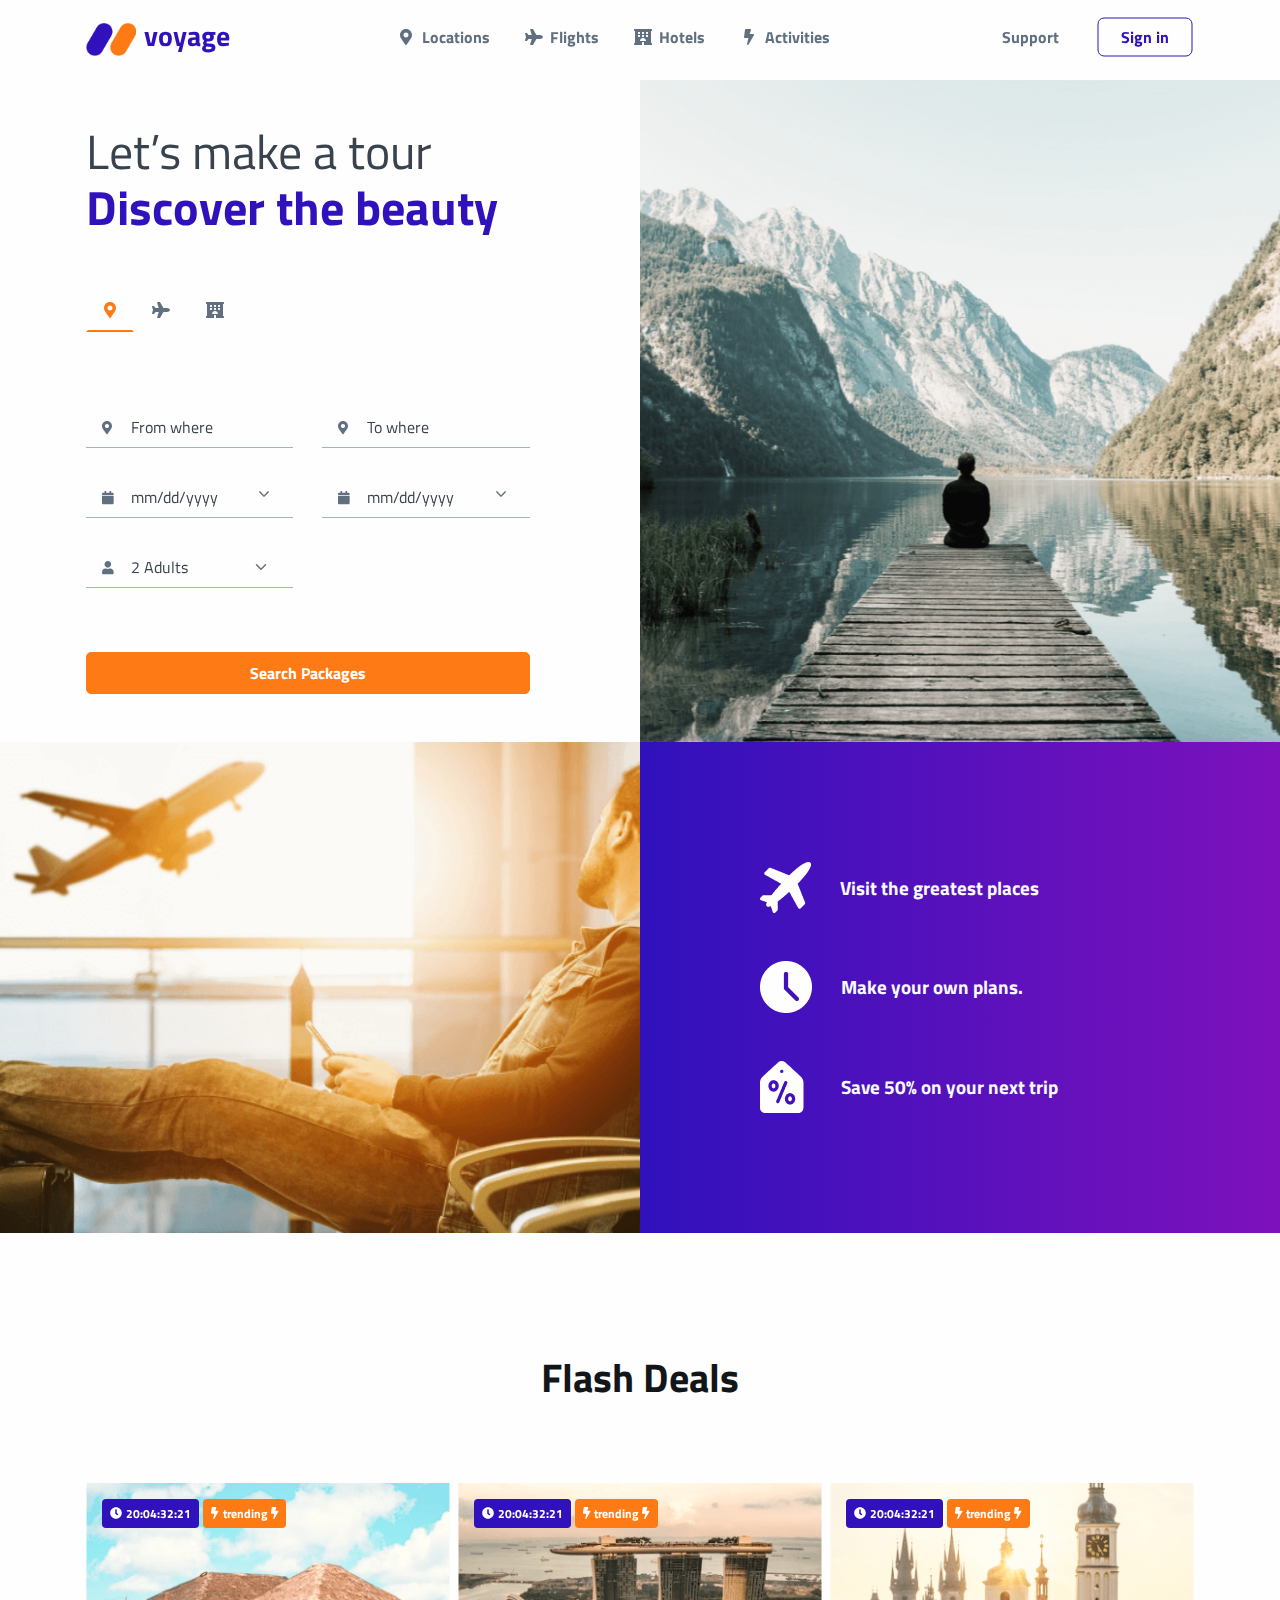
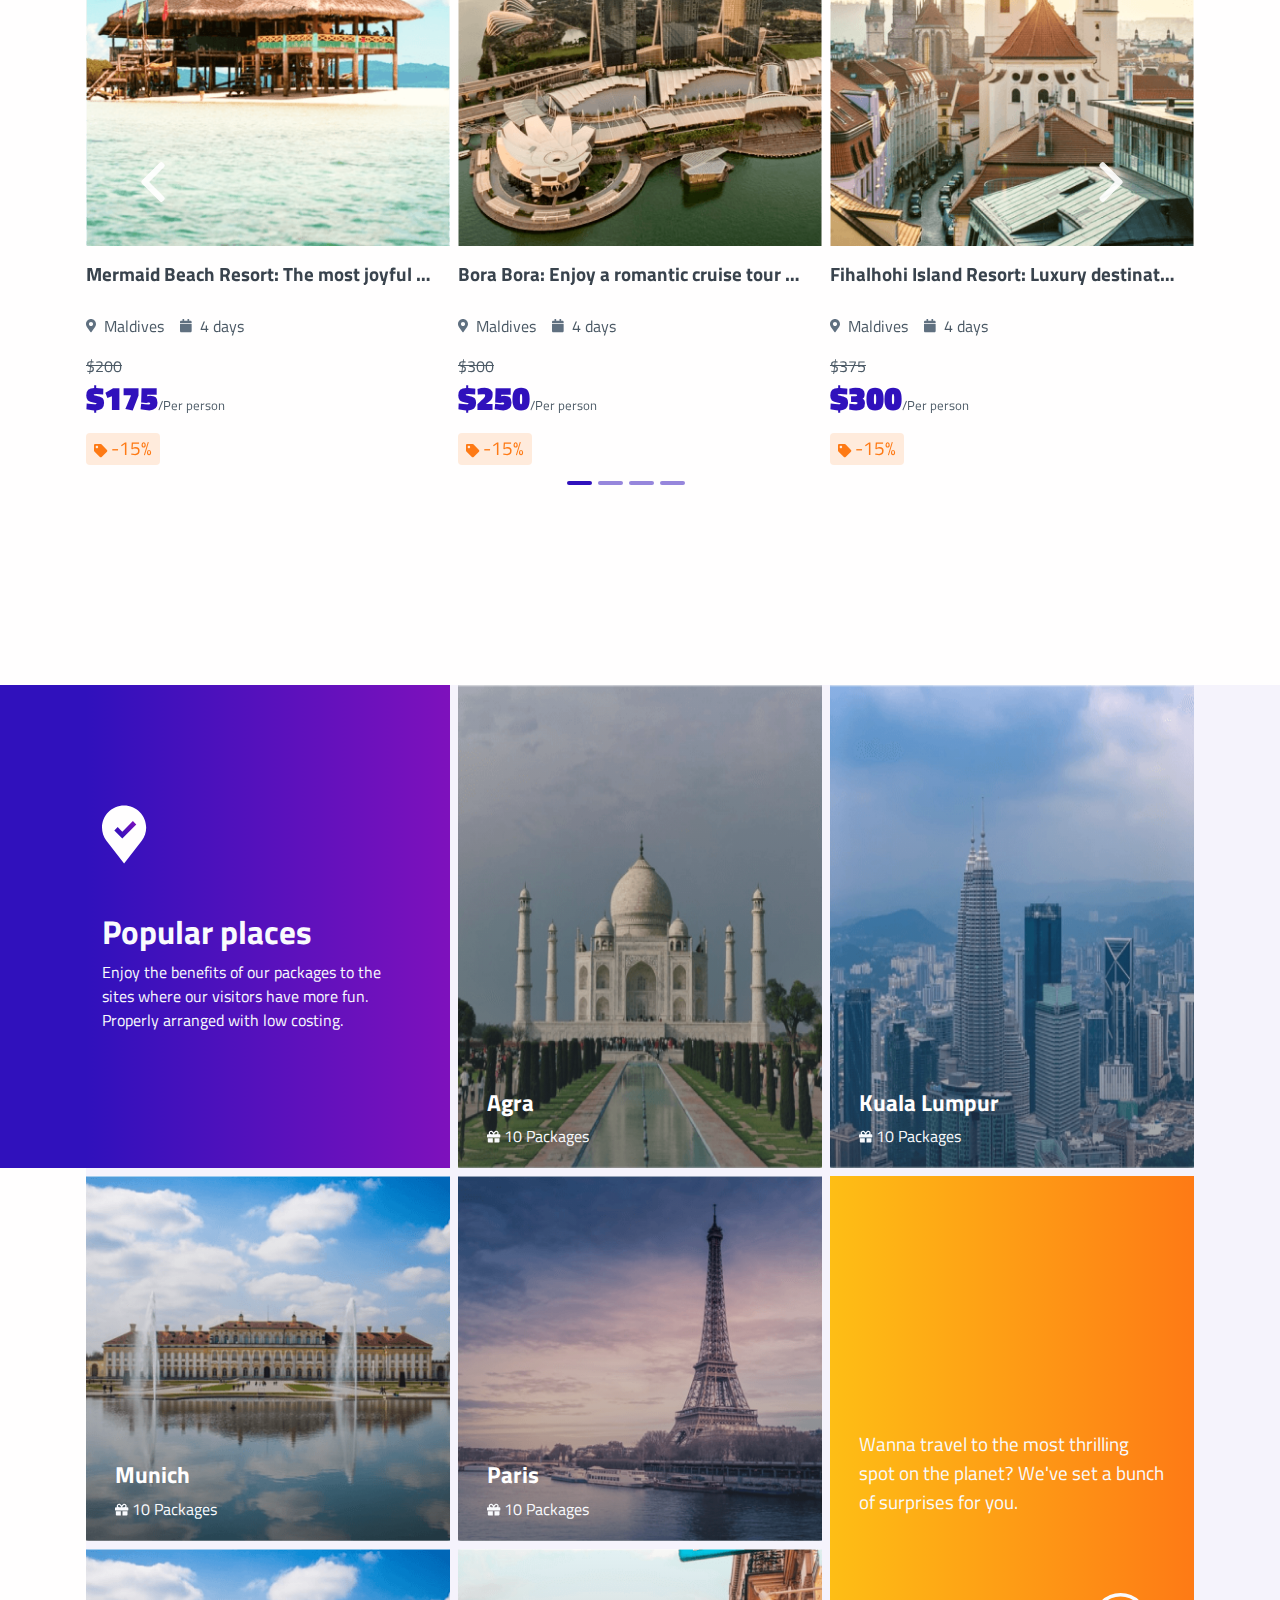
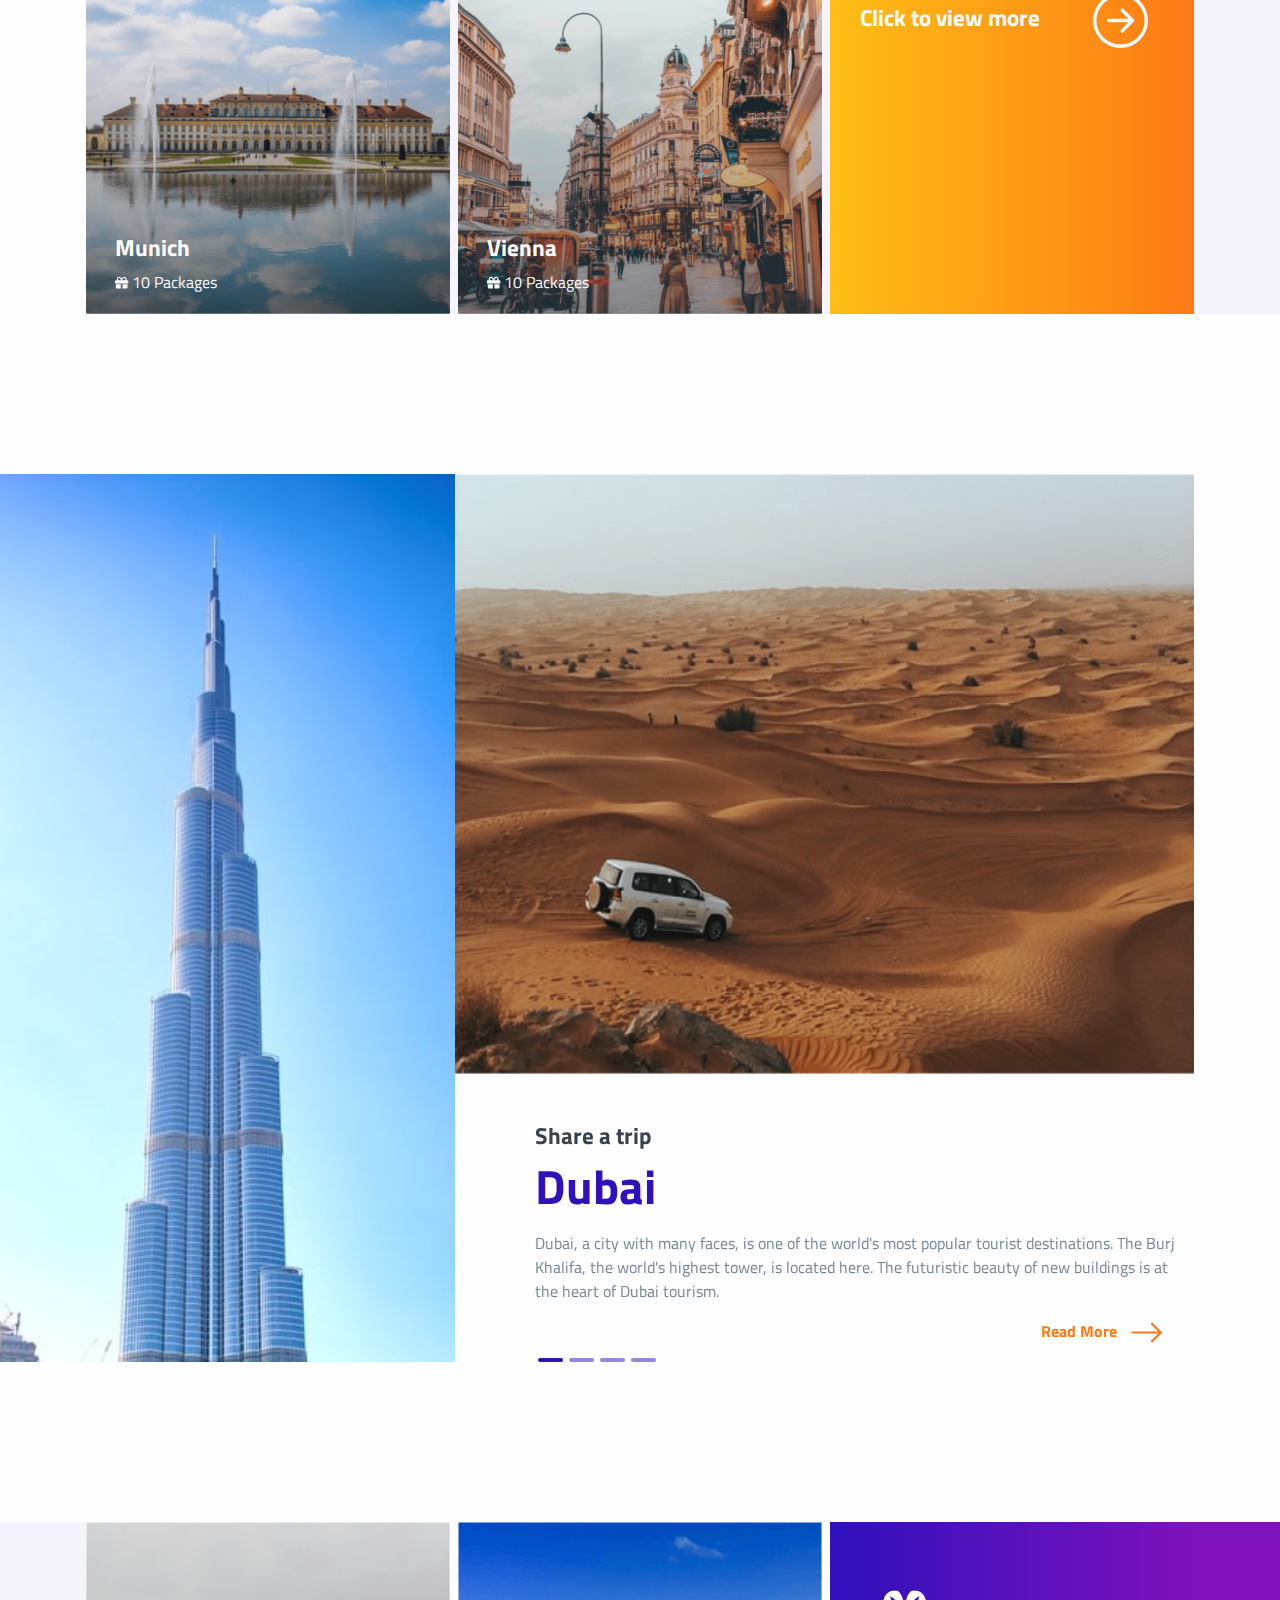
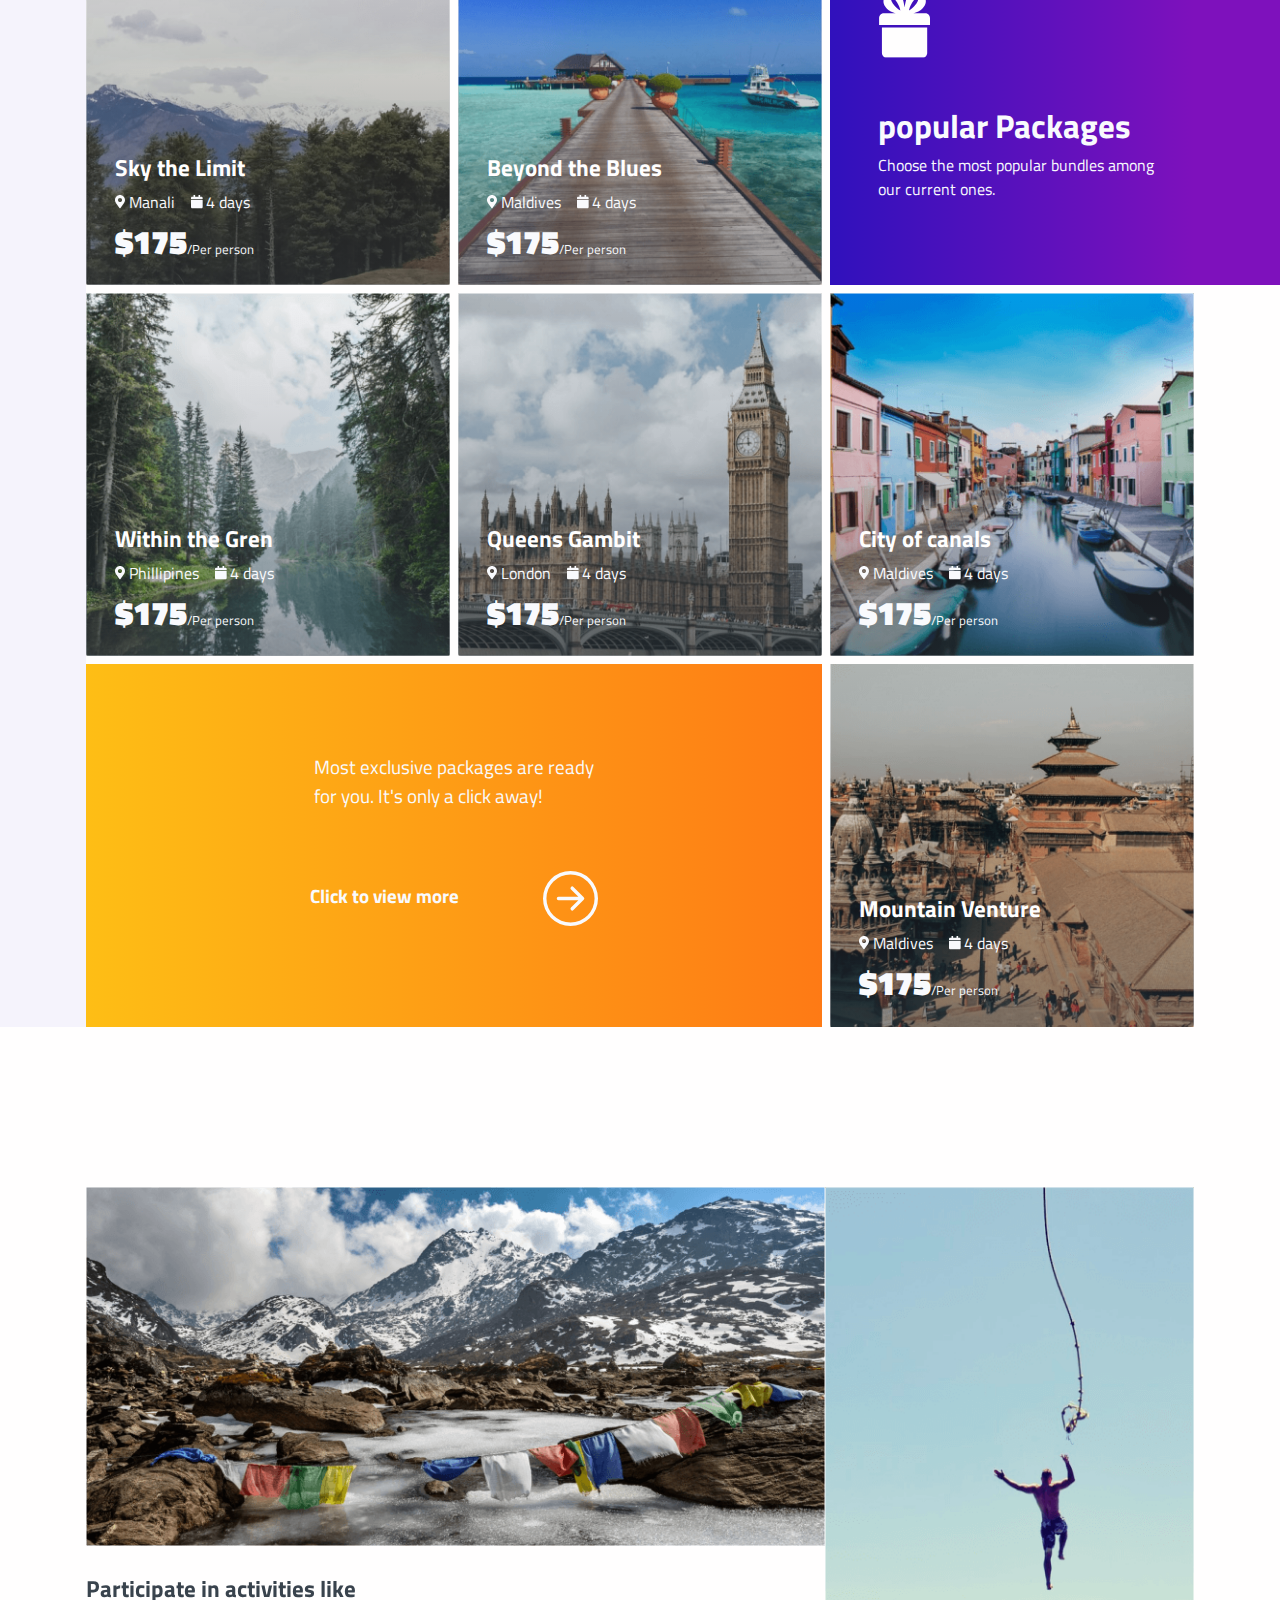
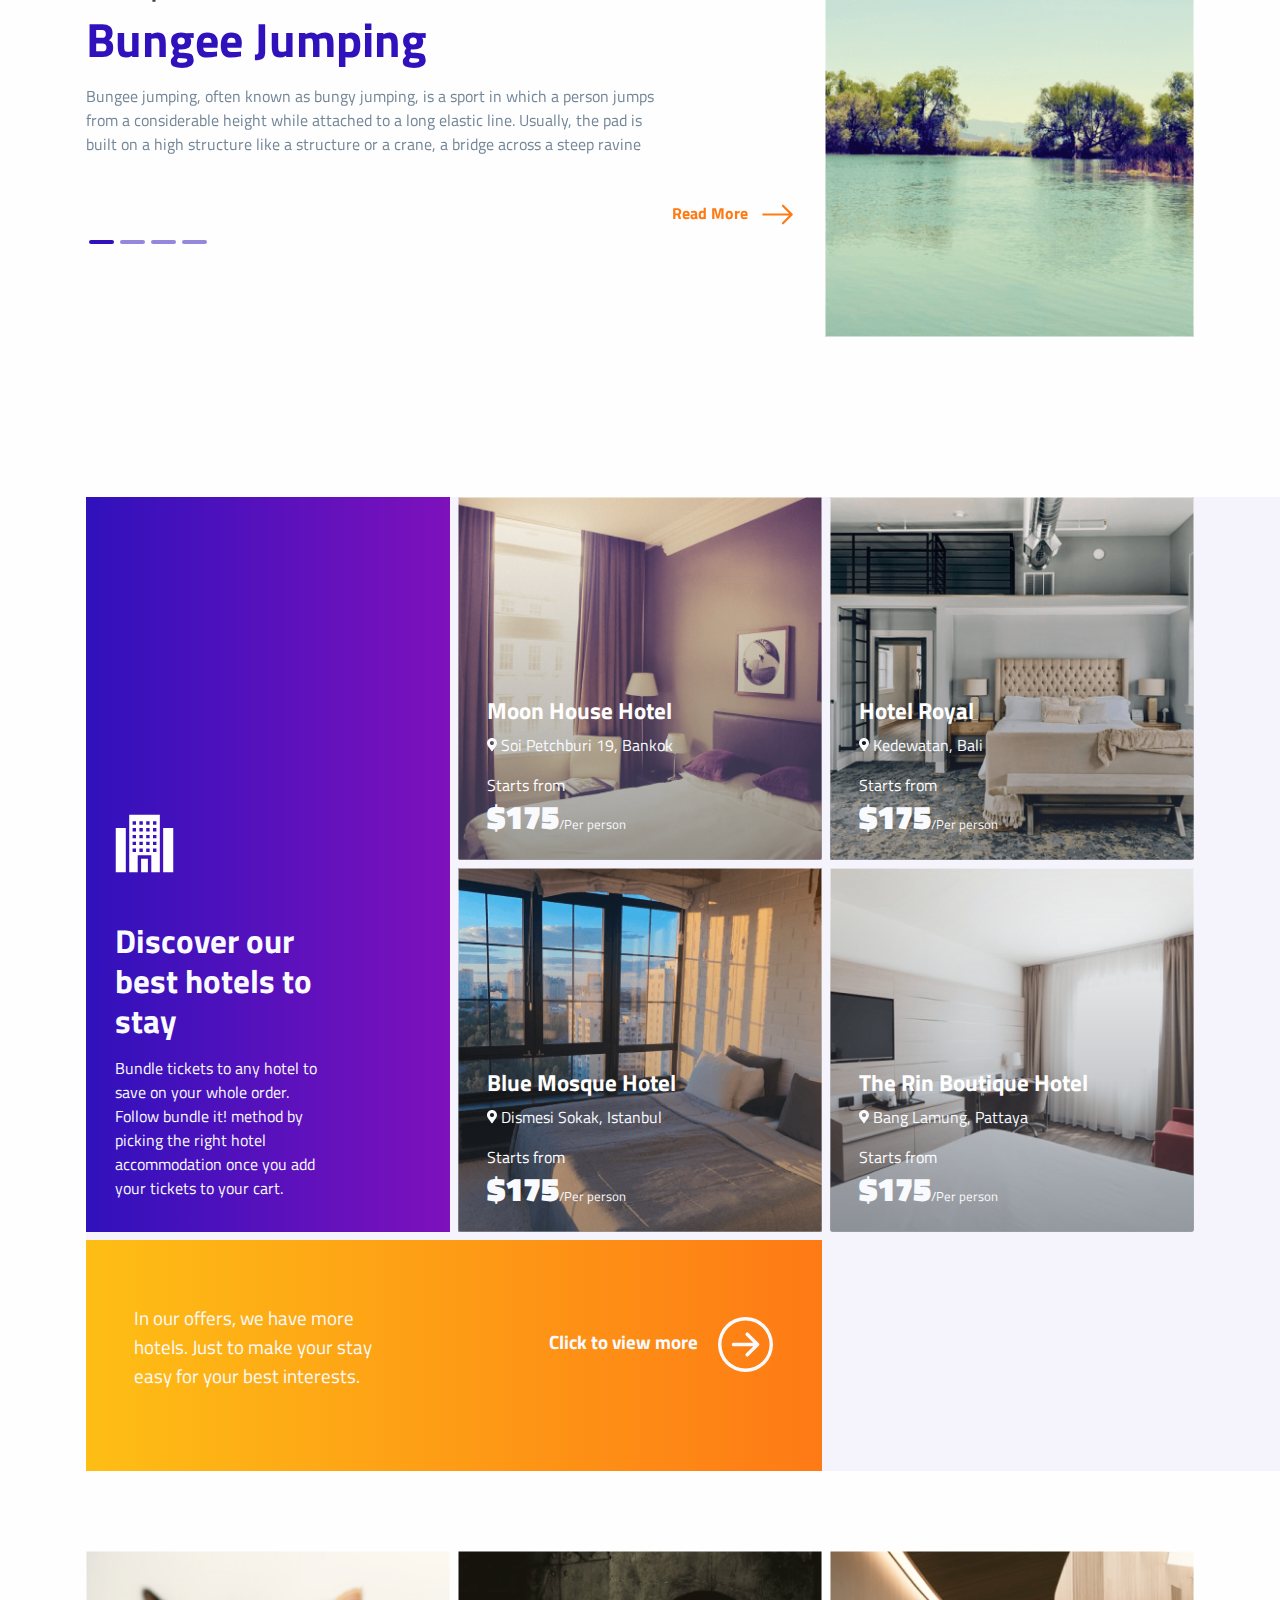
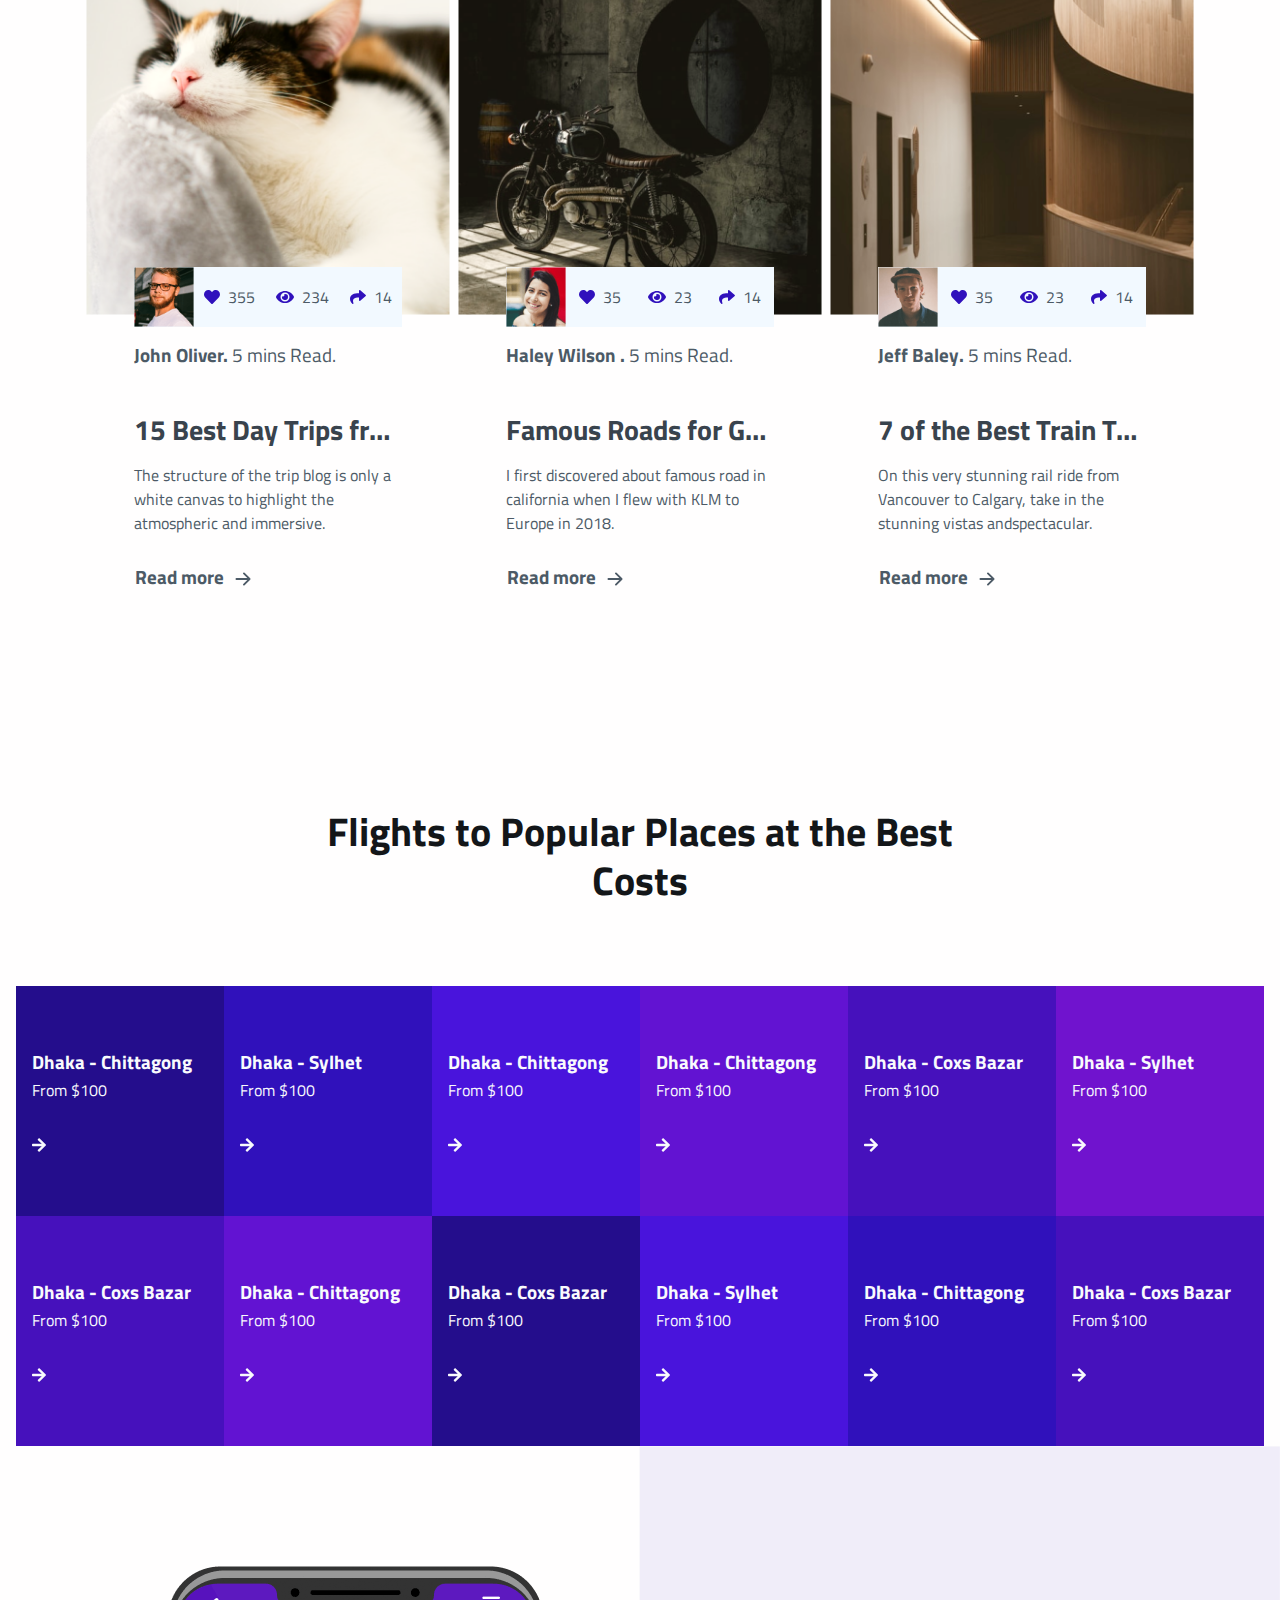
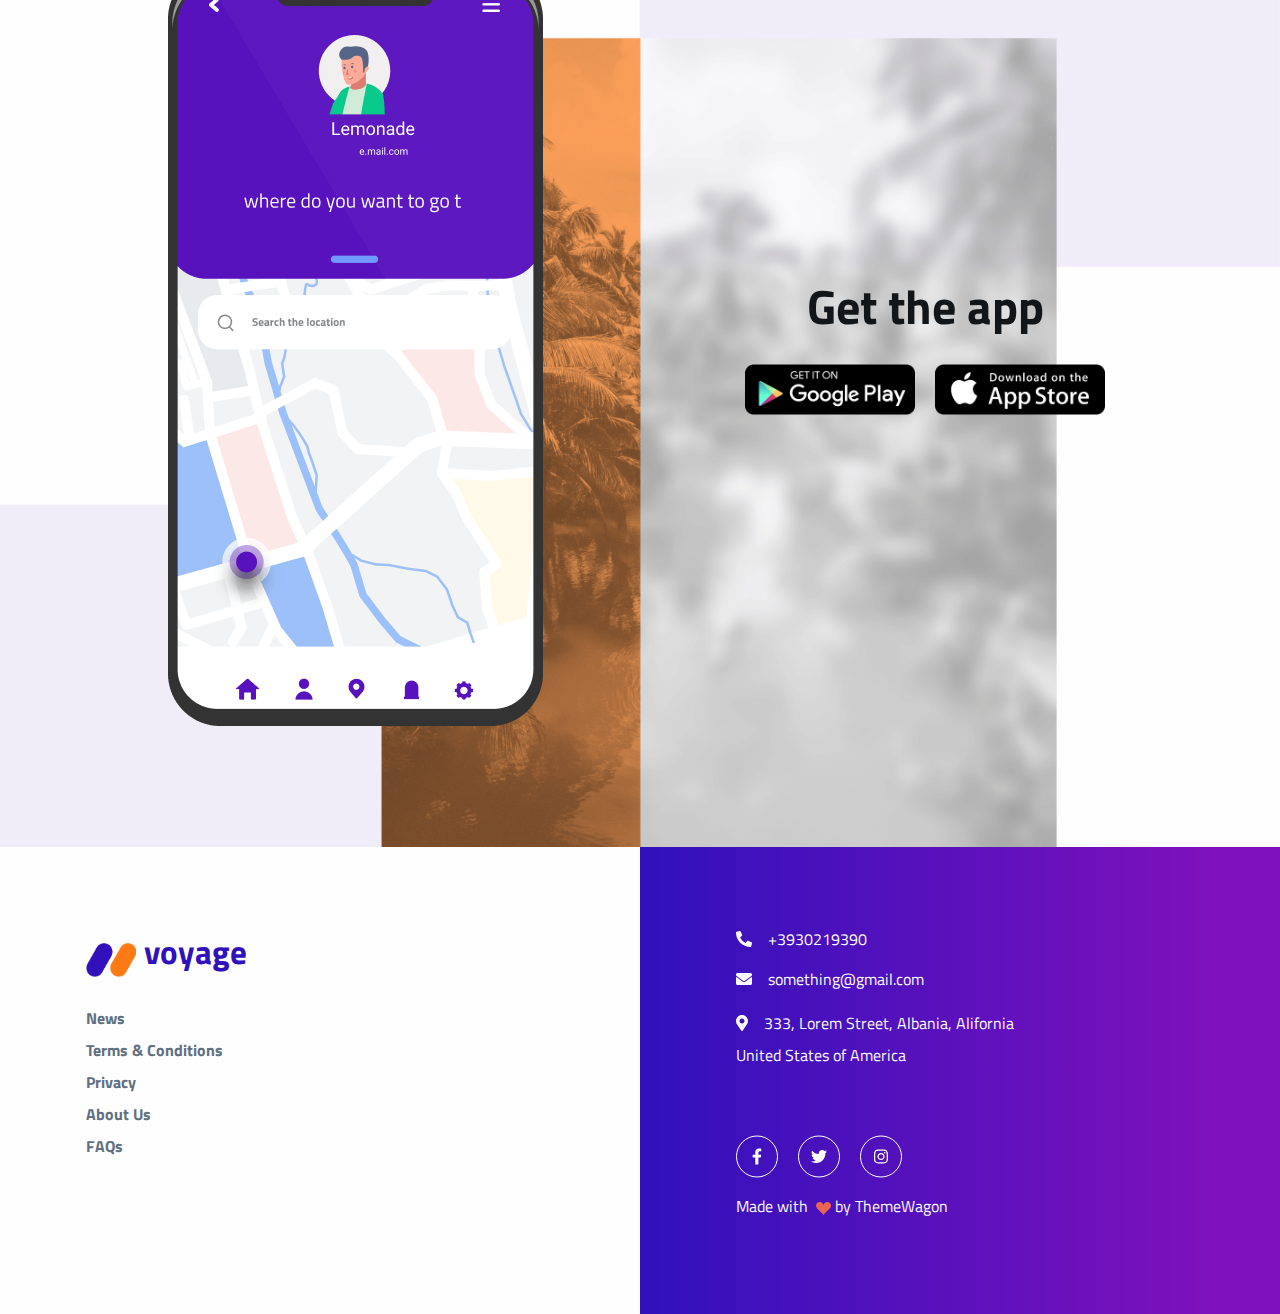
==== public/index.html @ a68e5aca "Template" ====
<!DOCTYPE html>
<html lang="en-US" dir="ltr">

  <head>
    <meta charset="utf-8">
    <meta http-equiv="X-UA-Compatible" content="IE=edge">
    <meta name="viewport" content="width=device-width, initial-scale=1">


    <!-- ===============================================-->
    <!--    Document Title-->
    <!-- ===============================================-->
    <title>voyage | Landing, Corporate &amp; Business Templatee</title>


    <!-- ===============================================-->
    <!--    Favicons-->
    <!-- ===============================================-->
    <link rel="apple-touch-icon" sizes="180x180" href="assets/img/favicons/apple-touch-icon.png">
    <link rel="icon" type="image/png" sizes="32x32" href="assets/img/favicons/favicon-32x32.png">
    <link rel="icon" type="image/png" sizes="16x16" href="assets/img/favicons/favicon-16x16.png">
    <link rel="shortcut icon" type="image/x-icon" href="assets/img/favicons/favicon.ico">
    <link rel="manifest" href="assets/img/favicons/manifest.json">
    <meta name="msapplication-TileImage" content="assets/img/favicons/mstile-150x150.png">
    <meta name="theme-color" content="#ffffff">


    <!-- ===============================================-->
    <!--    Stylesheets-->
    <!-- ===============================================-->
    <link href="assets/css/theme.css" rel="stylesheet" />

  </head>


  <body>

    <!-- ===============================================-->
    <!--    Main Content-->
    <!-- ===============================================-->
    <main class="main" id="top">
      <nav class="navbar navbar-expand-lg navbar-light fixed-top py-3 d-block" data-navbar-on-scroll="data-navbar-on-scroll">
        <div class="container"><a class="navbar-brand" href="index.html"><img class="d-inline-block" src="assets/img/gallery/logo.png" width="50" alt="logo" /><span class="fw-bold text-primary ms-2">voyage</span></a>
          <button class="navbar-toggler collapsed" type="button" data-bs-toggle="collapse" data-bs-target="#navbarSupportedContent" aria-controls="navbarSupportedContent" aria-expanded="false" aria-label="Toggle navigation"><span class="navbar-toggler-icon"></span></button>
          <div class="collapse navbar-collapse border-top border-lg-0 mt-4 mt-lg-0" id="navbarSupportedContent">
            <ul class="navbar-nav mx-auto pt-2 pt-lg-0 font-base">
              <li class="nav-item px-2"><a class="nav-link fw-medium active" aria-current="page" href="#destinations"><span class="nav-link-icon text-800 me-1 fas fa-map-marker-alt"></span><span class="nav-link-text">Locations </span></a></li>
              <li class="nav-item px-2"><a class="nav-link" href="#flights"> <span class="nav-link-icon text-800 me-1 fas fa-plane"></span><span class="nav-link-text">Flights</span></a></li>
              <li class="nav-item px-2"><a class="nav-link" href="#hotels"> <span class="nav-link-icon text-800 me-1 fas fa-hotel"></span><span class="nav-link-text">Hotels</span></a></li>
              <li class="nav-item px-2"><a class="nav-link" href="#activities"><span class="nav-link-icon text-800 me-1 fas fa-bolt"></span><span class="nav-link-text">Activities</span></a></li>
            </ul>
            <form>
              <button class="btn text-800 order-1 order-lg-0 me-2" type="button">Support</button>
              <button class="btn btn-voyage-outline order-0" type="submit"><span class="text-primary">Sign in</span></button>
            </form>
          </div>
        </div>
      </nav>
      <section class="mt-7 py-0">
        <div class="bg-holder w-50 bg-right d-none d-lg-block" style="background-image:url(assets/img/gallery/hero-section-1.png);">
        </div>
        <!--/.bg-holder-->

        <div class="container">
          <div class="row">
            <div class="col-lg-6 py-5 py-xl-5 py-xxl-7">
              <h1 class="display-3 text-1000 fw-normal">Let’s make a tour</h1>
              <h1 class="display-3 text-primary fw-bold">Discover the beauty</h1>
              <div class="pt-5">
                <nav>
                  <div class="nav nav-tabs voyage-tabs" id="nav-tab" role="tablist">
                    <button class="nav-link active" id="nav-home-tab" data-bs-toggle="tab" data-bs-target="#nav-home" type="button" role="tab" aria-controls="nav-home" aria-selected="true"><i class="fas fa-map-marker-alt"></i></button>
                    <button class="nav-link" id="nav-profile-tab" data-bs-toggle="tab" data-bs-target="#nav-profile" type="button" role="tab" aria-controls="nav-profile" aria-selected="false"> <i class="fas fa-plane"></i></button>
                    <button class="nav-link" id="nav-contact-tab" data-bs-toggle="tab" data-bs-target="#nav-contact" type="button" role="tab" aria-controls="nav-contact" aria-selected="false"> <i class="fas fa-hotel"></i></button>
                  </div>
                  <div class="tab-content" id="nav-tabContent">
                    <div class="tab-pane fade show active" id="nav-home" role="tabpanel" aria-labelledby="nav-home-tab">
                      <form class="row g-4 mt-5">
                        <div class="col-sm-6 col-md-6 col-xl-5">
                          <div class="input-group-icon">
                            <label class="form-label visually-hidden" for="inputAddress1">Address 1</label>
                            <input class="form-control input-box form-voyage-control" id="inputAddress1" type="text" placeholder="From where" /><span class="nav-link-icon text-800 fs--1 input-box-icon"><i class="fas fa-map-marker-alt"></i></span>
                          </div>
                        </div>
                        <div class="col-sm-6 col-md-6 col-xl-5">
                          <div class="input-group-icon">
                            <label class="form-label visually-hidden" for="inputAddress2">Address 2</label>
                            <input class="form-control input-box form-voyage-control" id="inputAddress2" type="text" placeholder="To where" /><span class="nav-link-icon text-800 fs--1 input-box-icon"><i class="fas fa-map-marker-alt"> </i></span>
                          </div>
                        </div>
                        <div class="col-sm-6 col-md-6 col-xl-5">
                          <div class="input-group-icon">
                            <input class="form-control input-box form-voyage-control" id="inputdateOne" type="date" /><span class="nav-link-icon text-800 fs--1 input-box-icon"><i class="fas fa-calendar"></i></span>
                          </div>
                        </div>
                        <div class="col-sm-6 col-md-6 col-xl-5">
                          <div class="input-group-icon">
                            <input class="form-control input-box form-voyage-control" id="inputDateTwo" type="date" /><span class="nav-link-icon text-800 fs--1 input-box-icon"><i class="fas fa-calendar"></i></span>
                          </div>
                        </div>
                        <div class="col-sm-6 col-md-6 col-xl-5">
                          <div class="input-group-icon">
                            <label class="form-label visually-hidden" for="inputPersonOne">Person</label>
                            <select class="form-select form-voyage-select input-box" id="inputPersonOne">
                              <option selected="selected">2 Adults</option>
                              <option>2 Adults 1 children</option>
                              <option>2 Adults 2 children</option>
                            </select><span class="nav-link-icon text-800 fs--1 input-box-icon"><i class="fas fa-user"> </i></span>
                          </div>
                        </div>
                        <div class="col-12 col-xl-10 col-lg-12 d-grid mt-6">
                          <button class="btn btn-secondary" type="submit">Search Packages</button>
                        </div>
                      </form>
                    </div>
                    <div class="tab-pane fade" id="nav-profile" role="tabpanel" aria-labelledby="nav-profile-tab">
                      <form class="row g-4 mt-5">
                        <div class="col-6">
                          <div class="input-group-icon">
                            <label class="form-label visually-hidden" for="inputAddressThree">Address 1</label>
                            <input class="form-control input-box form-voyage-control" id="inputAddressThree" type="text" placeholder="From where" /><span class="nav-link-icon text-800 fs--1 input-box-icon"><i class="fas fa-map-marker-alt"></i></span>
                          </div>
                        </div>
                        <div class="col-6">
                          <div class="input-group-icon">
                            <label class="form-label visually-hidden" for="inputAddressFour">Address 2</label>
                            <input class="form-control input-box form-voyage-control" id="inputAddressFour" type="text" placeholder="To where" /><span class="nav-link-icon text-800 fs--1 input-box-icon"><i class="fas fa-map-marker-alt"> </i></span>
                          </div>
                        </div>
                        <div class="col-6">
                          <div class="input-group-icon">
                            <input class="form-control input-box form-voyage-control" id="inputDateThree" type="date" /><span class="nav-link-icon text-800 fs--1 input-box-icon"><i class="fas fa-calendar"></i></span>
                          </div>
                        </div>
                        <div class="col-6">
                          <div class="input-group-icon">
                            <input class="form-control input-box form-voyage-control" id="inputDateFour" type="date" /><span class="nav-link-icon text-800 fs--1 input-box-icon"><i class="fas fa-calendar"></i></span>
                          </div>
                        </div>
                        <div class="col-6">
                          <div class="input-group-icon">
                            <label class="form-label visually-hidden" for="inputPeopleTwo">People</label>
                            <select class="form-select form-voyage-select input-box" id="inputPeopleTwo">
                              <option selected="selected">2 Adults</option>
                              <option>2 Adults 1 children</option>
                              <option>2 Adults 2 children</option>
                            </select><span class="nav-link-icon text-800 fs--1 input-box-icon"><i class="fas fa-user"> </i></span>
                          </div>
                        </div>
                        <div class="col-12 d-grid mt-6">
                          <button class="btn btn-secondary" type="submit">Search Packages</button>
                        </div>
                      </form>
                    </div>
                    <div class="tab-pane fade" id="nav-contact" role="tabpanel" aria-labelledby="nav-contact-tab">
                      <form class="row g-4 mt-5">
                        <div class="col-6">
                          <div class="input-group-icon">
                            <input class="form-control input-box form-voyage-control" id="inputDateFive" type="date" /><span class="nav-link-icon text-800 fs--1 input-box-icon"><i class="fas fa-calendar"></i></span>
                          </div>
                        </div>
                        <div class="col-6">
                          <div class="input-group-icon">
                            <input class="form-control input-box form-voyage-control" id="inputDateSix" type="date" /><span class="nav-link-icon text-800 fs--1 input-box-icon"><i class="fas fa-calendar"></i></span>
                          </div>
                        </div>
                        <div class="col-6">
                          <div class="input-group-icon">
                            <label class="form-label visually-hidden" for="inputPeopleThree">Person</label>
                            <select class="form-select form-voyage-select input-box" id="inputPeopleThree">
                              <option selected="selected">2 Adults</option>
                              <option>2 Adults 1 children</option>
                              <option>2 Adults 2 children</option>
                            </select><span class="nav-link-icon text-800 fs--1 input-box-icon"><i class="fas fa-user"> </i></span>
                          </div>
                        </div>
                        <div class="col-12 d-grid mt-6">
                          <button class="btn btn-secondary" type="submit">Search Packages</button>
                        </div>
                      </form>
                    </div>
                  </div>
                </nav>
              </div>
            </div>
          </div>
        </div>
      </section>


      <!-- ============================================-->
      <!-- <section> begin ============================-->
      <section class="py-0 overflow-hidden">

        <div class="container-fluid">
          <div class="row">
            <div class="col-lg-6 px-0"><img class="img-fluid order-md-0 mb-4 h-100 fit-cover" src="assets/img/gallery/hero-section-2.png" alt="..." /></div>
            <div class="col-lg-6 px-0 bg-primary-gradient bg-offcanvas-right">
              <div class="mx-6 mx-xl-8 my-8">
                <div class="align-items-center d-block d-flex mb-5"><img class="img-fluid me-3 me-md-2 me-lg-4" src="assets/img/icons/locations.png" alt="..." />
                  <div class="flex-1 align-items-center pt-2">
                    <h5 class="fw-bold text-light">Visit the greatest places</h5>
                  </div>
                </div>
                <div class="align-items-center d-block d-flex mb-5"><img class="img-fluid me-3 me-md-2 me-lg-4" src="assets/img/icons/schedule.png" alt="..." />
                  <div class="flex-1 align-items-center pt-2">
                    <h5 class="fw-bold text-light">Make your own plans.</h5>
                  </div>
                </div>
                <div class="align-items-center d-block d-flex mb-5"><img class="img-fluid me-3 me-md-2 me-lg-4" src="assets/img/icons/save.png" alt="..." />
                  <div class="flex-1 align-items-center pt-2">
                    <h5 class="fw-bold text-light">Save 50% on your next trip</h5>
                  </div>
                </div>
              </div>
            </div>
          </div>
        </div>
        <!-- end of .container-->

      </section>
      <!-- <section> close ============================-->
      <!-- ============================================-->


      <section id="testimonial">
        <div class="container">
          <div class="row h-100">
            <div class="col-lg-7 mx-auto text-center mb-6">
              <h5 class="fw-bold fs-3 fs-lg-5 lh-sm mb-3">Flash Deals</h5>
            </div>
            <div class="col-12">
              <div class="carousel slide" id="carouselTestimonials" data-bs-ride="carousel">
                <div class="carousel-inner">
                  <div class="carousel-item active" data-bs-interval="10000">
                    <div class="row h-100 align-items-center g-2">
                      <div class="col-md-4 mb-3 mb-md-0 h-100">
                        <div class="card card-span h-100 text-white"><img class="img-fluid h-100" src="assets/img/gallery/maldives.png" alt="..." />
                          <div class="card-img-overlay ps-0"><span class="badge bg-primary ms-3 me-1 p-2"><i class="fas fa-clock me-1"></i><span>20:04:32:21</span></span><span class="badge bg-secondary p-2"><i class="fas fa-bolt me-1"></i><span>trending</span><i class="fas fa-bolt ms-1"> </i></span></div>
                          <div class="card-body ps-0">
                            <h5 class="fw-bold text-1000 mb-4 text-truncate">Mermaid Beach Resort: The most joyful way to spend your holiday</h5>
                            <div class="d-flex align-items-center justify-content-start"><span class="text-800 fs--1 me-2"><i class="fas fa-map-marker-alt"></i></span><span class="text-900 me-3">Maldives</span><span class="text-800 fs--1 me-2"><i class="fas fa-calendar"></i></span><span class="text-900">4 days</span></div>
                            <p class="text-decoration-line-through text-900 mt-3 mb-0">$200</p>
                            <h1 class="mb-3 text-primary fw-bolder fs-4"><span>$175</span><span class="text-900 fs--1 fw-normal">/Per person</span></h1><span class="badge bg-soft-secondary p-2"><i class="fas fa-tag text-secondary fs--1 me-1"></i><span class="text-secondary fw-normal fs-1">-15%</span></span>
                          </div>
                        </div>
                      </div>
                      <div class="col-md-4 mb-3 mb-md-0 h-100">
                        <div class="card card-span h-100 text-white"><img class="img-fluid h-100" src="assets/img/gallery/cinnamon.png" alt="..." />
                          <div class="card-img-overlay ps-0"><span class="badge bg-primary ms-3 me-1 p-2"><i class="fas fa-clock me-1"></i><span>20:04:32:21</span></span><span class="badge bg-secondary p-2"><i class="fas fa-bolt me-1"></i><span>trending</span><i class="fas fa-bolt ms-1"> </i></span></div>
                          <div class="card-body ps-0">
                            <h5 class="fw-bold text-1000 mb-4 text-truncate">Bora Bora: Enjoy a romantic cruise tour of at the sunny side of life</h5>
                            <div class="d-flex align-items-center justify-content-start"><span class="text-800 fs--1 me-2"><i class="fas fa-map-marker-alt"></i></span><span class="text-900 me-3">Maldives</span><span class="text-800 fs--1 me-2"><i class="fas fa-calendar"></i></span><span class="text-900">4 days</span></div>
                            <p class="text-decoration-line-through text-900 mt-3 mb-0">$300</p>
                            <h1 class="mb-3 text-primary fw-bolder fs-4"><span>$250</span><span class="text-900 fs--1 fw-normal">/Per person</span></h1><span class="badge bg-soft-secondary p-2"><i class="fas fa-tag text-secondary fs--1 me-1"></i><span class="text-secondary fw-normal fs-1">-15%</span></span>
                          </div>
                        </div>
                      </div>
                      <div class="col-md-4 mb-3 mb-md-0 h-100">
                        <div class="card card-span h-100 text-white"><img class="img-fluid h-100" src="assets/img/gallery/dhigu.png" alt="..." />
                          <div class="card-img-overlay ps-0"><span class="badge bg-primary ms-3 me-1 p-2"><i class="fas fa-clock me-1"></i><span>20:04:32:21</span></span><span class="badge bg-secondary p-2"><i class="fas fa-bolt me-1"></i><span>trending</span><i class="fas fa-bolt ms-1"> </i></span></div>
                          <div class="card-body ps-0">
                            <h5 class="fw-bold text-1000 mb-4 text-truncate">Fihalhohi Island Resort: Luxury destination without compromise</h5>
                            <div class="d-flex align-items-center justify-content-start"><span class="text-800 fs--1 me-2"><i class="fas fa-map-marker-alt"></i></span><span class="text-900 me-3">Maldives</span><span class="text-800 fs--1 me-2"><i class="fas fa-calendar"></i></span><span class="text-900">4 days</span></div>
                            <p class="text-decoration-line-through text-900 mt-3 mb-0">$375</p>
                            <h1 class="mb-3 text-primary fw-bolder fs-4"><span>$300</span><span class="text-900 fs--1 fw-normal">/Per person</span></h1><span class="badge bg-soft-secondary p-2"><i class="fas fa-tag text-secondary fs--1 me-1"></i><span class="text-secondary fw-normal fs-1">-15%</span></span>
                          </div>
                        </div>
                      </div>
                    </div>
                  </div>
                  <div class="carousel-item" data-bs-interval="5000">
                    <div class="row h-100 align-items-center g-2">
                      <div class="col-md-4 mb-3 mb-md-0 h-100">
                        <div class="card card-span h-100 text-white"><img class="img-fluid h-100" src="assets/img/gallery/maldives.png" alt="..." />
                          <div class="card-img-overlay ps-0"><span class="badge bg-primary ms-3 me-1 p-2"><i class="fas fa-clock me-1"></i><span>20:04:32:21</span></span><span class="badge bg-secondary p-2"><i class="fas fa-bolt me-1"></i><span>trending</span><i class="fas fa-bolt ms-1"> </i></span></div>
                          <div class="card-body ps-0">
                            <h5 class="fw-bold text-1000 mb-4 text-truncate">Mermaid Beach Resort: The most joyful way to spend your holiday</h5>
                            <div class="d-flex align-items-center justify-content-start"><span class="text-800 fs--1 me-2"><i class="fas fa-map-marker-alt"></i></span><span class="text-900 me-3">Maldives</span><span class="text-800 fs--1 me-2"><i class="fas fa-calendar"></i></span><span class="text-900">4 days</span></div>
                            <p class="text-decoration-line-through text-900 mt-3 mb-0">$200</p>
                            <h1 class="mb-3 text-primary fw-bolder fs-4"><span>$175</span><span class="text-900 fs--1 fw-normal">/Per person</span></h1><span class="badge bg-soft-secondary p-2"><i class="fas fa-tag text-secondary fs--1 me-1"></i><span class="text-secondary fw-normal fs-1">-15%</span></span>
                          </div>
                        </div>
                      </div>
                      <div class="col-md-4 mb-3 mb-md-0 h-100">
                        <div class="card card-span h-100 text-white"><img class="img-fluid h-100" src="assets/img/gallery/cinnamon.png" alt="..." />
                          <div class="card-img-overlay ps-0"><span class="badge bg-primary ms-3 me-1 p-2"><i class="fas fa-clock me-1"></i><span>20:04:32:21</span></span><span class="badge bg-secondary p-2"><i class="fas fa-bolt me-1"></i><span>trending</span><i class="fas fa-bolt ms-1"> </i></span></div>
                          <div class="card-body ps-0">
                            <h5 class="fw-bold text-1000 mb-4 text-truncate">Bora Bora: Enjoy a romantic cruise tour of at the sunny side of life</h5>
                            <div class="d-flex align-items-center justify-content-start"><span class="text-800 fs--1 me-2"><i class="fas fa-map-marker-alt"></i></span><span class="text-900 me-3">Maldives</span><span class="text-800 fs--1 me-2"><i class="fas fa-calendar"></i></span><span class="text-900">4 days</span></div>
                            <p class="text-decoration-line-through text-900 mt-3 mb-0">$300</p>
                            <h1 class="mb-3 text-primary fw-bolder fs-4"><span>$250</span><span class="text-900 fs--1 fw-normal">/Per person</span></h1><span class="badge bg-soft-secondary p-2"><i class="fas fa-tag text-secondary fs--1 me-1"></i><span class="text-secondary fw-normal fs-1">-15%</span></span>
                          </div>
                        </div>
                      </div>
                      <div class="col-md-4 mb-3 mb-md-0 h-100">
                        <div class="card card-span h-100 text-white"><img class="img-fluid h-100" src="assets/img/gallery/dhigu.png" alt="..." />
                          <div class="card-img-overlay ps-0"><span class="badge bg-primary ms-3 me-1 p-2"><i class="fas fa-clock me-1"></i><span>20:04:32:21</span></span><span class="badge bg-secondary p-2"><i class="fas fa-bolt me-1"></i><span>trending</span><i class="fas fa-bolt ms-1"> </i></span></div>
                          <div class="card-body ps-0">
                            <h5 class="fw-bold text-1000 mb-4 text-truncate">Fihalhohi Island Resort: Luxury destination without compromise</h5>
                            <div class="d-flex align-items-center justify-content-start"><span class="text-800 fs--1 me-2"><i class="fas fa-map-marker-alt"></i></span><span class="text-900 me-3">Maldives</span><span class="text-800 fs--1 me-2"><i class="fas fa-calendar"></i></span><span class="text-900">4 days</span></div>
                            <p class="text-decoration-line-through text-900 mt-3 mb-0">$375</p>
                            <h1 class="mb-3 text-primary fw-bolder fs-4"><span>$300</span><span class="text-900 fs--1 fw-normal">/Per person</span></h1><span class="badge bg-soft-secondary p-2"><i class="fas fa-tag text-secondary fs--1 me-1"></i><span class="text-secondary fw-normal fs-1">-15%</span></span>
                          </div>
                        </div>
                      </div>
                    </div>
                  </div>
                  <div class="carousel-item" data-bs-interval="3000">
                    <div class="row h-100 align-items-center g-2">
                      <div class="col-md-4 mb-3 mb-md-0 h-100">
                        <div class="card card-span h-100 text-white"><img class="img-fluid h-100" src="assets/img/gallery/maldives.png" alt="..." />
                          <div class="card-img-overlay ps-0"><span class="badge bg-primary ms-3 me-1 p-2"><i class="fas fa-clock me-1"></i><span>20:04:32:21</span></span><span class="badge bg-secondary p-2"><i class="fas fa-bolt me-1"></i><span>trending</span><i class="fas fa-bolt ms-1"> </i></span></div>
                          <div class="card-body ps-0">
                            <h5 class="fw-bold text-1000 mb-4 text-truncate">Mermaid Beach Resort: The most joyful way to spend your holiday</h5>
                            <div class="d-flex align-items-center justify-content-start"><span class="text-800 fs--1 me-2"><i class="fas fa-map-marker-alt"></i></span><span class="text-900 me-3">Maldives</span><span class="text-800 fs--1 me-2"><i class="fas fa-calendar"></i></span><span class="text-900">4 days</span></div>
                            <p class="text-decoration-line-through text-900 mt-3 mb-0">$200</p>
                            <h1 class="mb-3 text-primary fw-bolder fs-4"><span>$175</span><span class="text-900 fs--1 fw-normal">/Per person</span></h1><span class="badge bg-soft-secondary p-2"><i class="fas fa-tag text-secondary fs--1 me-1"></i><span class="text-secondary fw-normal fs-1">-15%</span></span>
                          </div>
                        </div>
                      </div>
                      <div class="col-md-4 mb-3 mb-md-0 h-100">
                        <div class="card card-span h-100 text-white"><img class="img-fluid h-100" src="assets/img/gallery/cinnamon.png" alt="..." />
                          <div class="card-img-overlay ps-0"><span class="badge bg-primary ms-3 me-1 p-2"><i class="fas fa-clock me-1"></i><span>20:04:32:21</span></span><span class="badge bg-secondary p-2"><i class="fas fa-bolt me-1"></i><span>trending</span><i class="fas fa-bolt ms-1"> </i></span></div>
                          <div class="card-body ps-0">
                            <h5 class="fw-bold text-1000 mb-4 text-truncate">Bora Bora: Enjoy a romantic cruise tour of at the sunny side of life</h5>
                            <div class="d-flex align-items-center justify-content-start"><span class="text-800 fs--1 me-2"><i class="fas fa-map-marker-alt"></i></span><span class="text-900 me-3">Maldives</span><span class="text-800 fs--1 me-2"><i class="fas fa-calendar"></i></span><span class="text-900">4 days</span></div>
                            <p class="text-decoration-line-through text-900 mt-3 mb-0">$300</p>
                            <h1 class="mb-3 text-primary fw-bolder fs-4"><span>$250</span><span class="text-900 fs--1 fw-normal">/Per person</span></h1><span class="badge bg-soft-secondary p-2"><i class="fas fa-tag text-secondary fs--1 me-1"></i><span class="text-secondary fw-normal fs-1">-15%</span></span>
                          </div>
                        </div>
                      </div>
                      <div class="col-md-4 mb-3 mb-md-0 h-100">
                        <div class="card card-span h-100 text-white"><img class="img-fluid h-100" src="assets/img/gallery/dhigu.png" alt="..." />
                          <div class="card-img-overlay ps-0"><span class="badge bg-primary ms-3 me-1 p-2"><i class="fas fa-clock me-1"></i><span>20:04:32:21</span></span><span class="badge bg-secondary p-2"><i class="fas fa-bolt me-1"></i><span>trending</span><i class="fas fa-bolt ms-1"> </i></span></div>
                          <div class="card-body ps-0">
                            <h5 class="fw-bold text-1000 mb-4 text-truncate">Fihalhohi Island Resort: Luxury destination without compromise</h5>
                            <div class="d-flex align-items-center justify-content-start"><span class="text-800 fs--1 me-2"><i class="fas fa-map-marker-alt"></i></span><span class="text-900 me-3">Maldives</span><span class="text-800 fs--1 me-2"><i class="fas fa-calendar"></i></span><span class="text-900">4 days</span></div>
                            <p class="text-decoration-line-through text-900 mt-3 mb-0">$375</p>
                            <h1 class="mb-3 text-primary fw-bolder fs-4"><span>$300</span><span class="text-900 fs--1 fw-normal">/Per person</span></h1><span class="badge bg-soft-secondary p-2"><i class="fas fa-tag text-secondary fs--1 me-1"></i><span class="text-secondary fw-normal fs-1">-15%</span></span>
                          </div>
                        </div>
                      </div>
                    </div>
                  </div>
                  <div class="carousel-item">
                    <div class="row h-100 align-items-center g-2">
                      <div class="col-md-4 mb-3 mb-md-0 h-100">
                        <div class="card card-span h-100 text-white"><img class="img-fluid h-100" src="assets/img/gallery/maldives.png" alt="..." />
                          <div class="card-img-overlay ps-0"><span class="badge bg-primary ms-3 me-1 p-2"><i class="fas fa-clock me-1"></i><span>20:04:32:21</span></span><span class="badge bg-secondary p-2"><i class="fas fa-bolt me-1"></i><span>trending</span><i class="fas fa-bolt ms-1"> </i></span></div>
                          <div class="card-body ps-0">
                            <h5 class="fw-bold text-1000 mb-4 text-truncate">Mermaid Beach Resort: The most joyful way to spend your holiday</h5>
                            <div class="d-flex align-items-center justify-content-start"><span class="text-800 fs--1 me-2"><i class="fas fa-map-marker-alt"></i></span><span class="text-900 me-3">Maldives</span><span class="text-800 fs--1 me-2"><i class="fas fa-calendar"></i></span><span class="text-900">4 days</span></div>
                            <p class="text-decoration-line-through text-900 mt-3 mb-0">$200</p>
                            <h1 class="mb-3 text-primary fw-bolder fs-4"><span>$175</span><span class="text-900 fs--1 fw-normal">/Per person</span></h1><span class="badge bg-soft-secondary p-2"><i class="fas fa-tag text-secondary fs--1 me-1"></i><span class="text-secondary fw-normal fs-1">-15%</span></span>
                          </div>
                        </div>
                      </div>
                      <div class="col-md-4 mb-3 mb-md-0 h-100">
                        <div class="card card-span h-100 text-white"><img class="img-fluid h-100" src="assets/img/gallery/cinnamon.png" alt="..." />
                          <div class="card-img-overlay ps-0"><span class="badge bg-primary ms-3 me-1 p-2"><i class="fas fa-clock me-1"></i><span>20:04:32:21</span></span><span class="badge bg-secondary p-2"><i class="fas fa-bolt me-1"></i><span>trending</span><i class="fas fa-bolt ms-1"> </i></span></div>
                          <div class="card-body ps-0">
                            <h5 class="fw-bold text-1000 mb-4 text-truncate">Bora Bora: Enjoy a romantic cruise tour of at the sunny side of life</h5>
                            <div class="d-flex align-items-center justify-content-start"><span class="text-800 fs--1 me-2"><i class="fas fa-map-marker-alt"></i></span><span class="text-900 me-3">Maldives</span><span class="text-800 fs--1 me-2"><i class="fas fa-calendar"></i></span><span class="text-900">4 days</span></div>
                            <p class="text-decoration-line-through text-900 mt-3 mb-0">$300</p>
                            <h1 class="mb-3 text-primary fw-bolder fs-4"><span>$250</span><span class="text-900 fs--1 fw-normal">/Per person</span></h1><span class="badge bg-soft-secondary p-2"><i class="fas fa-tag text-secondary fs--1 me-1"></i><span class="text-secondary fw-normal fs-1">-15%</span></span>
                          </div>
                        </div>
                      </div>
                      <div class="col-md-4 mb-3 mb-md-0 h-100">
                        <div class="card card-span h-100 text-white"><img class="img-fluid h-100" src="assets/img/gallery/dhigu.png" alt="..." />
                          <div class="card-img-overlay ps-0"><span class="badge bg-primary ms-3 me-1 p-2"><i class="fas fa-clock me-1"></i><span>20:04:32:21</span></span><span class="badge bg-secondary p-2"><i class="fas fa-bolt me-1"></i><span>trending</span><i class="fas fa-bolt ms-1"> </i></span></div>
                          <div class="card-body ps-0">
                            <h5 class="fw-bold text-1000 mb-4 text-truncate">Fihalhohi Island Resort: Luxury destination without compromise</h5>
                            <div class="d-flex align-items-center justify-content-start"><span class="text-800 fs--1 me-2"><i class="fas fa-map-marker-alt"></i></span><span class="text-900 me-3">Maldives</span><span class="text-800 fs--1 me-2"><i class="fas fa-calendar"></i></span><span class="text-900">4 days</span></div>
                            <p class="text-decoration-line-through text-900 mt-3 mb-0">$375</p>
                            <h1 class="mb-3 text-primary fw-bolder fs-4"><span>$300</span><span class="text-900 fs--1 fw-normal">/Per person</span></h1><span class="badge bg-soft-secondary p-2"><i class="fas fa-tag text-secondary fs--1 me-1"></i><span class="text-secondary fw-normal fs-1">-15%</span></span>
                          </div>
                        </div>
                      </div>
                    </div>
                  </div>
                  <div class="row">
                    <button class="carousel-control-prev" type="button" data-bs-target="#carouselTestimonials" data-bs-slide="prev"><span class="carousel-control-prev-icon" aria-hidden="true"></span><span class="visually-hidden">Previous</span></button>
                    <button class="carousel-control-next" type="button" data-bs-target="#carouselTestimonials" data-bs-slide="next"><span class="carousel-control-next-icon" aria-hidden="true"></span><span class="visually-hidden">Next                                    </span></button>
                  </div>
                </div>
                <div class="row flex-center">
                  <div class="col-auto position-relative z-index-2">
                    <ol class="carousel-indicators me-xxl-7 me-xl-4 me-lg-7">
                      <li class="active" data-bs-target="#carouselTestimonials" data-bs-slide-to="0"></li>
                      <li data-bs-target="#carouselTestimonials" data-bs-slide-to="1"></li>
                      <li data-bs-target="#carouselTestimonials" data-bs-slide-to="2"></li>
                      <li data-bs-target="#carouselTestimonials" data-bs-slide-to="3"></li>
                    </ol>
                  </div>
                </div>
              </div>
            </div>
          </div>
        </div>
      </section>
      <section class="py-7 overflow-hidden" id="places">
        <div class="container bg-offcanvas-gray-right">
          <div class="row gx-2 mb-2">
            <div class="col-12 col-md-12 col-lg-4">
              <div class="bg-primary-gradient bg-offcanvas h-100">
                <div class="row g-0 justify-content-end">
                  <div class="col-12">
                    <div class="p-6 py-md-5 px-md-3 py-lg-8 text-light"><img class="mb-5" src="assets/img/icons/icon-location.svg" alt="..." />
                      <h2 class="mb-2 text-light">Popular places</h2>
                      <p>Enjoy the benefits of our packages to the<br class="d-none d-lg-block" />sites where our visitors have more fun. <br class="d-none d-lg-block" />Properly arranged with low costing.</p>
                    </div>
                  </div>
                </div>
              </div>
            </div>
            <div class="col-sm-6 col-lg-4">
              <div class="card card-span h-100 text-white"><img class="img-fluid h-100 w-100" src="assets/img/gallery/agra.png" height="375" alt="..." />
                <div class="card-img-overlay ps-0 d-flex flex-column justify-content-between bg-voyage-gradient">
                  <div class="mt-auto px-4 mb-1">
                    <h3 class="fs-1 fs-md-2 text-white">Agra</h3><span class="text-light fs--1 me-1"><i class="fas fa-gift"></i></span><span class="text-light me-3">10 Packages</span>
                  </div>
                </div><a class="stretched-link" href="#!"></a>
              </div>
            </div>
            <div class="col-sm-6 col-lg-4">
              <div class="card card-span h-100 text-white"><img class="img-fluid h-100 w-100" src="assets/img/gallery/kualalumpur.png" height="375" alt="..." />
                <div class="card-img-overlay ps-0 d-flex flex-column justify-content-between bg-voyage-gradient">
                  <div class="mt-auto px-4 mb-1">
                    <h3 class="fs-1 fs-md-2 text-white">Kuala Lumpur</h3><span class="text-light fs--1 me-1"><i class="fas fa-gift"></i></span><span class="text-light me-3">10 Packages</span>
                  </div>
                </div><a class="stretched-link" href="#!"></a>
              </div>
            </div>
          </div>
          <div class="row g-2">
            <div class="col-sm-6 col-lg-4">
              <div class="row g-2">
                <div class="col-12">
                  <div class="card card-span h-100 text-white"><img class="img-fluid h-100 w-100" src="assets/img/gallery/munich.png" height="375" alt="..." />
                    <div class="card-img-overlay ps-0 d-flex flex-column justify-content-between bg-voyage-gradient">
                      <div class="mt-auto px-4 mb-1">
                        <h3 class="fs-1 fs-md-2 text-white">Munich</h3><span class="text-light fs--1 me-1"><i class="fas fa-gift"></i></span><span class="text-light me-3">10 Packages</span>
                      </div>
                    </div><a class="stretched-link" href="#!"></a>
                  </div>
                </div>
                <div class="col-12">
                  <div class="card card-span h-100 text-white"><img class="img-fluid h-100 w-100" src="assets/img/gallery/munich.png" height="375" alt="..." />
                    <div class="card-img-overlay ps-0 d-flex flex-column justify-content-between bg-voyage-gradient">
                      <div class="mt-auto px-4 mb-1">
                        <h3 class="fs-1 fs-md-2 text-white">Munich</h3><span class="text-light fs--1 me-1"><i class="fas fa-gift"></i></span><span class="text-light me-3">10 Packages</span>
                      </div>
                    </div><a class="stretched-link" href="#!"></a>
                  </div>
                </div>
              </div>
            </div>
            <div class="col-sm-6 col-lg-4">
              <div class="row g-2">
                <div class="col-12">
                  <div class="card card-span h-100 text-white"><img class="img-fluid h-100 w-100" src="assets/img/gallery/paris.png" height="375" alt="..." />
                    <div class="card-img-overlay ps-0 d-flex flex-column justify-content-between bg-voyage-gradient">
                      <div class="mt-auto px-4 mb-1">
                        <h3 class="fs-1 fs-md-2 text-white">Paris</h3><span class="text-light fs--1 me-1"><i class="fas fa-gift"></i></span><span class="text-light me-3">10 Packages</span>
                      </div>
                    </div><a class="stretched-link" href="#!"></a>
                  </div>
                </div>
                <div class="col-12">
                  <div class="card card-span h-100 text-white"><img class="img-fluid h-100 w-100" src="assets/img/gallery/vienna.png" height="375" alt="..." />
                    <div class="card-img-overlay ps-0 d-flex flex-column justify-content-between bg-voyage-gradient">
                      <div class="mt-auto px-4 mb-1">
                        <h3 class="fs-1 fs-md-2 text-white">Vienna</h3><span class="text-light fs--1 me-1"><i class="fas fa-gift"></i></span><span class="text-light me-3">10 Packages</span>
                      </div>
                    </div><a class="stretched-link" href="#!"></a>
                  </div>
                </div>
              </div>
            </div>
            <div class="col-sm-12 col-lg-4">
              <div class="bg-secondary-gradient h-100 d-flex align-items-center">
                <div class="text-light p-4 p-sm-6 p-lg-0 px-xxl-6">
                  <p class="fs-1 px-4 mb-6">Wanna travel to the most thrilling spot on the planet? We've set a bunch of surprises for you.</p><a class="btn btn-lg text-light fs-2" href="#!" role="button">Click to view more
                    <svg class="bi bi-arrow-right-circle ms-5" xmlns="http://www.w3.org/2000/svg" width="55" height="55" fill="currentColor" viewBox="0 0 16 16">
                      <path fill-rule="evenodd" d="M1 8a7 7 0 1 0 14 0A7 7 0 0 0 1 8zm15 0A8 8 0 1 1 0 8a8 8 0 0 1 16 0zM4.5 7.5a.5.5 0 0 0 0 1h5.793l-2.147 2.146a.5.5 0 0 0 .708.708l3-3a.5.5 0 0 0 0-.708l-3-3a.5.5 0 1 0-.708.708L10.293 7.5H4.5z"></path>
                    </svg></a>
                </div>
              </div>
            </div>
          </div>
        </div>
      </section>
      <section class="py-0 my-7">
        <div class="bg-holder w-50 bg-left  d-none d-lg-block" style="background-image:url(assets/img/gallery/sharee.png);background-position:top;">
        </div>
        <!--/.bg-holder-->

        <div class="container">
          <div class="row g-0">
            <div class="col-lg-4 order-1 order-lg-0"> </div>
            <div class="col-lg-8 bg-white">
              <div class="carousel slide" id="carouselShare" data-bs-ride="carousel">
                <div class="carousel-inner">
                  <div class="carousel-item active" data-bs-interval="10000">
                    <div class="row h-100">
                      <div class="col-12"><img class="w-100" src="assets/img/gallery/dubai.png" height="600" alt="..." />
                        <div class="pt-5 ps-sm-7">
                          <h4 class="mb-2 text-1000">Share a trip</h4>
                          <h2 class="mb-3 text-primary fs-3 fs-md-6">Dubai</h2>
                          <p class="fw-normal mb-0">Dubai, a city with many faces, is one of the world's most popular tourist destinations. The Burj Khalifa, the world's highest tower, is located here. The futuristic beauty of new buildings is at the heart of Dubai tourism.</p>
                        </div>
                      </div>
                    </div>
                  </div>
                  <div class="carousel-item" data-bs-interval="2000">
                    <div class="row h-100">
                      <div class="col-12"><img class="w-100" src="assets/img/gallery/cinnamon.png" height="600" alt="..." />
                        <div class="pt-5 ps-sm-7">
                          <h4 class="mb-2 text-1000">Share a trip</h4>
                          <h2 class="mb-3 text-primary fs-3 fs-md-6">Maldives</h2>
                          <p class="fw-normal mb-0">Dubai, a city with many faces, is one of the world's most popular tourist destinations. The Burj Khalifa, the world's highest tower, is located here. The futuristic beauty of new buildings is at the heart of Dubai tourism.</p>
                        </div>
                      </div>
                    </div>
                  </div>
                  <div class="carousel-item" data-bs-interval="1000">
                    <div class="row h-100">
                      <div class="col-12"><img class="w-100" src="assets/img/gallery/dhigu.png" height="600" alt="..." />
                        <div class="pt-5 ps-sm-7">
                          <h4 class="mb-2 text-1000">Share a trip</h4>
                          <h2 class="mb-3 text-primary fs-3 fs-md-6">Maldives</h2>
                          <p class="fw-normal mb-0">Dubai, a city with many faces, is one of the world's most popular tourist destinations. The Burj Khalifa, the world's highest tower, is located here. The futuristic beauty of new buildings is at the heart of Dubai tourism.</p>
                        </div>
                      </div>
                    </div>
                  </div>
                  <div class="carousel-item">
                    <div class="row h-100">
                      <div class="col-12"><img class="w-100" src="assets/img/gallery/dubai.png" height="600" alt="..." />
                        <div class="pt-5 ps-sm-7">
                          <h4 class="mb-2 text-1000">Share a trip</h4>
                          <h2 class="mb-3 text-primary fs-3 fs-md-6">Dubai</h2>
                          <p class="fw-normal mb-0">Dubai, a city with many faces, is one of the world's most popular tourist destinations. The Burj Khalifa, the world's highest tower, is located here. The futuristic beauty of new buildings is at the heart of Dubai tourism.</p>
                        </div>
                      </div>
                    </div>
                  </div>
                </div>
                <div class="row ps-sm-7 align-items-end">
                  <div class="col-4 col-sm-6 position-relative z-index-2">
                    <ol class="carousel-indicators me-xxl-7 me-xl-4 me-lg-7">
                      <li class="active" data-bs-target="#carouselShare" data-bs-slide-to="0"></li>
                      <li data-bs-target="#carouselShare" data-bs-slide-to="1"></li>
                      <li data-bs-target="#carouselShare" data-bs-slide-to="2"></li>
                      <li data-bs-target="#carouselShare" data-bs-slide-to="3"></li>
                    </ol>
                  </div>
                  <div class="col-8 col-sm-6 position-relative z-index-2 text-end"><a class="btn btn-lg text-secondary" href="#" role="button">Read More
                      <svg class="bi bi-arrow-right ms-2" xmlns="http://www.w3.org/2000/svg" width="35" height="35" fill="currentColor" viewBox="0 0 16 16">
                        <path fill-rule="evenodd" d="M1 8a.5.5 0 0 1 .5-.5h11.793l-3.147-3.146a.5.5 0 0 1 .708-.708l4 4a.5.5 0 0 1 0 .708l-4 4a.5.5 0 0 1-.708-.708L13.293 8.5H1.5A.5.5 0 0 1 1 8z"></path>
                      </svg></a></div>
                </div>
              </div>
            </div>
          </div>
        </div>
      </section>
      <section class="py-7 overflow-hidden">
        <div class="container bg-offcanvas-gray">
          <div class="row gx-2">
            <div class="col-sm-6 col-lg-4 order-1 order-lg-0 gy-2 gy-lg-0">
              <div class="card card-span h-100 text-white"><img class="img-fluid h-100 w-100" src="assets/img/gallery/sky-the-limit.png" height="375" alt="..." />
                <div class="card-img-overlay ps-0 d-flex flex-column justify-content-between bg-voyage-gradient">
                  <div class="mt-auto px-4">
                    <h3 class="fs-1 fs-md-2 text-white">Sky the Limit</h3>
                    <div class="d-flex align-items-center justify-content-start"><span class="text-light fs--1 me-1"><i class="fas fa-map-marker-alt"></i></span><span class="text-light me-3">Manali</span><span class="text-light fs--1 me-1"><i class="fas fa-calendar"></i></span><span class="text-light">4 days</span></div>
                    <h1 class="my-2 text-light fw-bolder fs-4"><span>$175</span><span class="text-light fs--1 fw-normal">/Per person</span></h1>
                  </div>
                </div><a class="stretched-link" href="#!"></a>
              </div>
            </div>
            <div class="col-sm-6 col-lg-4 order-2 order-lg-0 gy-2 gy-lg-0">
              <div class="card card-span h-100 text-white"><img class="img-fluid h-100 w-100" src="assets/img/gallery/beyond-the-blues.png" height="375" alt="..." />
                <div class="card-img-overlay ps-0 d-flex flex-column justify-content-between bg-voyage-gradient">
                  <div class="mt-auto px-4">
                    <h3 class="fs-1 fs-md-2 text-white">Beyond the Blues</h3>
                    <div class="d-flex align-items-center justify-content-start"><span class="text-light fs--1 me-1"><i class="fas fa-map-marker-alt"></i></span><span class="text-light me-3">Maldives</span><span class="text-light fs--1 me-1"><i class="fas fa-calendar"></i></span><span class="text-light">4 days</span></div>
                    <h1 class="my-2 text-light fw-bolder fs-4"><span>$175</span><span class="text-light fs--1 fw-normal">/Per person</span></h1>
                  </div>
                </div><a class="stretched-link" href="#!"></a>
              </div>
            </div>
            <div class="col-12 col-lg-4">
              <div class="bg-primary-gradient h-100 bg-offcanvas-right">
                <div class="row g-0 h-100">
                  <div class="col-12 h-100">
                    <div class="d-flex flex-column justify-content-center h-100 text-light ps-4 ps-xl-5 py-5 py-lg-0"><img class="mb-5" src="assets/img/icons/icon-gift-box.svg" width="58" alt="..." />
                      <h2 class="mb-2 text-light">popular Packages</h2>
                      <p>Choose the most popular bundles among <br class="d-none d-xl-block" />our current ones.</p>
                    </div>
                  </div>
                </div>
              </div>
            </div>
            <div class="col-sm-6 col-lg-4 gy-2">
              <div class="card card-span h-100 text-white"><img class="img-fluid h-100 w-100" src="assets/img/gallery/green.png" height="375" alt="..." />
                <div class="card-img-overlay ps-0 d-flex flex-column justify-content-between bg-voyage-gradient">
                  <div class="mt-auto px-4">
                    <h3 class="fs-1 fs-md-2 text-white">Within the Gren</h3>
                    <div class="d-flex align-items-center justify-content-start"><span class="text-light fs--1 me-1"><i class="fas fa-map-marker-alt"></i></span><span class="text-light me-3">Phillipines</span><span class="text-light fs--1 me-1"><i class="fas fa-calendar"></i></span><span class="text-light">4 days</span></div>
                    <h1 class="my-2 text-light fw-bolder fs-4"><span>$175</span><span class="text-light fs--1 fw-normal">/Per person</span></h1>
                  </div>
                </div><a class="stretched-link" href="#!"></a>
              </div>
            </div>
            <div class="col-sm-6 col-lg-4 gy-2">
              <div class="card card-span h-100 text-white"><img class="img-fluid h-100 w-100" src="assets/img/gallery/queens-gambit.png" height="375" alt="..." />
                <div class="card-img-overlay ps-0 d-flex flex-column justify-content-between bg-voyage-gradient">
                  <div class="mt-auto px-4">
                    <h3 class="fs-1 fs-md-2 text-white">Queens Gambit</h3>
                    <div class="d-flex align-items-center justify-content-start"><span class="text-light fs--1 me-1"><i class="fas fa-map-marker-alt"></i></span><span class="text-light me-3">London</span><span class="text-light fs--1 me-1"><i class="fas fa-calendar"></i></span><span class="text-light">4 days</span></div>
                    <h1 class="my-2 text-light fw-bolder fs-4"><span>$175</span><span class="text-light fs--1 fw-normal">/Per person</span></h1>
                  </div>
                </div><a class="stretched-link" href="#!"></a>
              </div>
            </div>
            <div class="col-sm-6 col-lg-4 gy-2">
              <div class="card card-span h-100 text-white"><img class="img-fluid h-100 w-100" src="assets/img/gallery/canals.png" height="375" alt="..." />
                <div class="card-img-overlay ps-0 d-flex flex-column justify-content-between bg-voyage-gradient">
                  <div class="mt-auto px-4">
                    <h3 class="fs-1 fs-md-2 text-white">City of canals</h3>
                    <div class="d-flex align-items-center justify-content-start"><span class="text-light fs--1 me-1"><i class="fas fa-map-marker-alt"></i></span><span class="text-light me-3">Maldives</span><span class="text-light fs--1 me-1"><i class="fas fa-calendar"></i></span><span class="text-light">4 days</span></div>
                    <h1 class="my-2 text-light fw-bolder fs-4"><span>$175</span><span class="text-light fs--1 fw-normal">/Per person</span></h1>
                  </div>
                </div><a class="stretched-link" href="#!"></a>
              </div>
            </div>
            <div class="col-12 col-lg-8 gy-2 order-3 order-lg-0">
              <div class="bg-secondary-gradient h-100">
                <div class="row h-100">
                  <div class="col-12">
                    <div class="d-flex flex-column flex-center h-100 text-light p-4 p-sm-6 p-md-8 p-lg-0">
                      <p class="fs-1 px-3 mb-5">Most exclusive packages are ready <br class="d-none d-xl-block" />for you. It's only a click away!</p><a class="btn btn-lg text-light fs-1" href="#!" role="button">Click to view more
                        <svg class="bi bi-arrow-right-circle ms-7" xmlns="http://www.w3.org/2000/svg" width="55" height="55" fill="currentColor" viewBox="0 0 16 16">
                          <path fill-rule="evenodd" d="M1 8a7 7 0 1 0 14 0A7 7 0 0 0 1 8zm15 0A8 8 0 1 1 0 8a8 8 0 0 1 16 0zM4.5 7.5a.5.5 0 0 0 0 1h5.793l-2.147 2.146a.5.5 0 0 0 .708.708l3-3a.5.5 0 0 0 0-.708l-3-3a.5.5 0 1 0-.708.708L10.293 7.5H4.5z"></path>
                        </svg></a>
                    </div>
                  </div>
                </div>
              </div>
            </div>
            <div class="col-sm-6 col-lg-4 gy-2">
              <div class="card card-span h-100 text-white"><img class="img-fluid h-100 w-100" src="assets/img/gallery/mountain-venture.png" height="375" alt="..." />
                <div class="card-img-overlay ps-0 d-flex flex-column justify-content-between bg-voyage-gradient">
                  <div class="mt-auto px-4">
                    <h3 class="fs-1 fs-md-2 text-white">Mountain Venture</h3>
                    <div class="d-flex align-items-center justify-content-start"><span class="text-light fs--1 me-1"><i class="fas fa-map-marker-alt"></i></span><span class="text-light me-3">Maldives</span><span class="text-light fs--1 me-1"><i class="fas fa-calendar"></i></span><span class="text-light">4 days</span></div>
                    <h1 class="my-2 text-light fw-bolder fs-4"><span>$175</span><span class="text-light fs--1 fw-normal">/Per person</span></h1>
                  </div>
                </div><a class="stretched-link" href="#!"></a>
              </div>
            </div>
          </div>
        </div>
      </section>


      <!-- ============================================-->
      <!-- <section> begin ============================-->
      <section class="py-7" id="activities">

        <div class="container">
          <div class="row g-0">
            <div class="col-lg-4 order-1"><img class="w-100 mt-5 mt-lg-0" src="assets/img/gallery/bungee-jumping.png" height="750" alt="..." /></div>
            <div class="col-lg-8">
              <div class="carousel slide" id="carouselActivity" data-bs-ride="carousel">
                <div class="carousel-inner">
                  <div class="carousel-item active" data-bs-interval="10000">
                    <div class="row h-100">
                      <div class="col-12"><img class="w-100" src="assets/img/gallery/activity.png" width="383" alt="..." />
                        <div class="py-4">
                          <h4 class="mb-2 text-1000">Participate in activities like</h4>
                          <h2 class="mb-3 text-primary fs-3 fs-md-6">Bungee Jumping</h2>
                          <p class="fw-normal mb-0 pe-lg-9">Bungee jumping, often known as bungy jumping, is a sport in which a person jumps from a considerable height while attached to a long elastic line. Usually, the pad is built on a high structure like a structure or a crane, a bridge across a steep ravine</p>
                        </div>
                      </div>
                    </div>
                  </div>
                  <div class="carousel-item" data-bs-interval="2000">
                    <div class="row h-100">
                      <div class="col-12"><img class="w-100" src="assets/img/gallery/activity.png" width="383" alt="..." />
                        <div class="py-4">
                          <h4 class="mb-2 text-1000">Participate in activities like</h4>
                          <h2 class="mb-3 text-primary fs-3 fs-md-6">Bungee Jumping</h2>
                          <p class="fw-normal mb-0 pe-lg-9">Bungee jumping, often known as bungy jumping, is a sport in which a person jumps from a considerable height while attached to a long elastic line. Usually, the pad is built on a high structure like a structure or a crane, a bridge across a steep ravine</p>
                        </div>
                      </div>
                    </div>
                  </div>
                  <div class="carousel-item" data-bs-interval="1000">
                    <div class="row h-100">
                      <div class="col-12"><img class="w-100" src="assets/img/gallery/activity.png" width="383" alt="..." />
                        <div class="py-4">
                          <h4 class="mb-2 text-1000">Participate in activities like</h4>
                          <h2 class="mb-3 text-primary fs-3 fs-md-6">Bungee Jumping</h2>
                          <p class="fw-normal mb-0 pe-lg-9">Bungee jumping, often known as bungy jumping, is a sport in which a person jumps from a considerable height while attached to a long elastic line. Usually, the pad is built on a high structure like a structure or a crane, a bridge across a steep ravine</p>
                        </div>
                      </div>
                    </div>
                  </div>
                  <div class="carousel-item">
                    <div class="row h-100">
                      <div class="col-12"><img class="w-100" src="assets/img/gallery/activity.png" width="383" alt="..." />
                        <div class="py-4">
                          <h4 class="mb-2 text-1000">Participate in activities like</h4>
                          <h2 class="mb-3 text-primary fs-3 fs-md-6">Bungee Jumping</h2>
                          <p class="fw-normal mb-0 pe-lg-9">Bungee jumping, often known as bungy jumping, is a sport in which a person jumps from a considerable height while attached to a long elastic line. Usually, the pad is built on a high structure like a structure or a crane, a bridge across a steep ravine</p>
                        </div>
                      </div>
                    </div>
                  </div>
                </div>
                <div class="row ps-sm-5 ps-md-0 align-items-end">
                  <div class="col-4 col-sm-6 position-relative z-index-2">
                    <ol class="carousel-indicators me-xxl-7 me-xl-4 me-lg-7">
                      <li class="active" data-bs-target="#carouselShare" data-bs-slide-to="0"></li>
                      <li data-bs-target="#carouselShare" data-bs-slide-to="1"></li>
                      <li data-bs-target="#carouselShare" data-bs-slide-to="2"></li>
                      <li data-bs-target="#carouselShare" data-bs-slide-to="3"></li>
                    </ol>
                  </div>
                  <div class="col-8 col-sm-6 position-relative z-index-2 text-end"><a class="btn btn-lg text-secondary" href="#" role="button">Read More
                      <svg class="bi bi-arrow-right ms-2" xmlns="http://www.w3.org/2000/svg" width="35" height="35" fill="currentColor" viewBox="0 0 16 16">
                        <path fill-rule="evenodd" d="M1 8a.5.5 0 0 1 .5-.5h11.793l-3.147-3.146a.5.5 0 0 1 .708-.708l4 4a.5.5 0 0 1 0 .708l-4 4a.5.5 0 0 1-.708-.708L13.293 8.5H1.5A.5.5 0 0 1 1 8z"></path>
                      </svg></a></div>
                </div>
              </div>
            </div>
          </div>
        </div>
        <!-- end of .container-->

      </section>
      <!-- <section> close ============================-->
      <!-- ============================================-->


      <section class="py-7 overflow-hidden" id="hotels">
        <div class="container bg-offcanvas-gray-right">
          <div class="row gx-2">
            <div class="col-sm-6 col-lg-4">
              <div class="bg-primary-gradient h-100 d-flex align-items-end">
                <div class="row g-0 justify-content-start">
                  <div class="col-xl-9">
                    <div class="p-3 px-lg-4 text-light"><img class="mb-5" src="assets/img/icons/icon-hotel.svg" alt="..." />
                      <h2 class="mb-3 text-light">Discover our best hotels to stay</h2>
                      <p>Bundle tickets to any hotel to save on your whole order. Follow bundle it! method by picking the right hotel accommodation once you add your tickets to your cart.</p>
                    </div>
                  </div>
                </div>
              </div>
            </div>
            <div class="col-sm-6 col-lg-4">
              <div class="row g-2">
                <div class="col-12">
                  <div class="card card-span h-100 text-white"><img class="img-fluid h-100 w-100" src="assets/img/gallery/moon-house-hotel.png" height="375" alt="..." />
                    <div class="card-img-overlay ps-0 d-flex flex-column justify-content-between bg-voyage-gradient">
                      <div class="mt-auto px-4">
                        <h3 class="fs-1 fs-md-2 text-white">Moon House Hotel</h3>
                        <div class="d-flex align-items-center justify-content-start"><span class="text-light fs--1 me-1"><i class="fas fa-map-marker-alt"></i></span><span class="text-light me-md-3">Soi Petchburi 19, Bankok</span></div>
                        <p class="mb-0 mt-3">Starts from </p>
                        <h1 class="mb-2 text-light fw-bolder fs-2 fs-md-4"><span>$175</span><span class="text-light fs--1 fw-normal">/Per person</span></h1>
                      </div>
                    </div><a class="stretched-link" href="#!"> </a>
                  </div>
                </div>
                <div class="col-12">
                  <div class="card card-span h-100 text-white"><img class="img-fluid h-100 w-100" src="assets/img/gallery/blue-mosque-hotel.png" height="375" alt="..." />
                    <div class="card-img-overlay ps-0 d-flex flex-column justify-content-between bg-voyage-gradient">
                      <div class="mt-auto px-4">
                        <h3 class="fs-1 fs-md-2 text-white">Blue Mosque Hotel</h3>
                        <div class="d-flex align-items-center justify-content-start"><span class="text-light fs--1 me-1"><i class="fas fa-map-marker-alt"></i></span><span class="text-light me-md-3">Dismesi Sokak, Istanbul</span></div>
                        <p class="mb-0 mt-3">Starts from </p>
                        <h1 class="mb-2 text-light fw-bolder fs-2 fs-md-4"><span>$175</span><span class="text-light fs--1 fw-normal">/Per person</span></h1>
                      </div>
                    </div><a class="stretched-link" href="#!"> </a>
                  </div>
                </div>
              </div>
            </div>
            <div class="col-sm-6 col-lg-4">
              <div class="row g-2">
                <div class="col-12">
                  <div class="card card-span h-100 text-white"><img class="img-fluid h-100 w-100" src="assets/img/gallery/hotel-royal.png" height="375" alt="..." />
                    <div class="card-img-overlay ps-0 d-flex flex-column justify-content-between bg-voyage-gradient">
                      <div class="mt-auto px-4">
                        <h3 class="fs-1 fs-md-2 text-white">Hotel Royal</h3>
                        <div class="d-flex align-items-center justify-content-start"><span class="text-light fs--1 me-1"><i class="fas fa-map-marker-alt"></i></span><span class="text-light me-md-3">Kedewatan, Bali</span></div>
                        <p class="mb-0 mt-3">Starts from </p>
                        <h1 class="mb-2 text-light fw-bolder fs-2 fs-md-4"><span>$175</span><span class="text-light fs--1 fw-normal">/Per person</span></h1>
                      </div>
                    </div><a class="stretched-link" href="#!"> </a>
                  </div>
                </div>
                <div class="col-12">
                  <div class="card card-span h-100 text-white"><img class="img-fluid h-100 w-100" src="assets/img/gallery/boutique-hotel.png" height="375" alt="..." />
                    <div class="card-img-overlay ps-0 d-flex flex-column justify-content-between bg-voyage-gradient">
                      <div class="mt-auto px-4">
                        <h3 class="fs-1 fs-md-2 text-white">The Rin Boutique Hotel</h3>
                        <div class="d-flex align-items-center justify-content-start"><span class="text-light fs--1 me-1"><i class="fas fa-map-marker-alt"></i></span><span class="text-light me-md-3">Bang Lamung, Pattaya</span></div>
                        <p class="mb-0 mt-3">Starts from </p>
                        <h1 class="mb-2 text-light fw-bolder fs-2 fs-md-4"><span>$175</span><span class="text-light fs--1 fw-normal">/Per person</span></h1>
                      </div>
                    </div><a class="stretched-link" href="#!"> </a>
                  </div>
                </div>
              </div>
            </div>
            <div class="col-sm-6 col-lg-8 gy-2">
              <div class="bg-secondary-gradient h-100 d-flex align-items-center">
                <div class="text-light py-6">
                  <div class="row">
                    <div class="col-12 col-xl-6">
                      <p class="fs-1 px-5">In our offers, we have more hotels. Just to make your stay easy for your best interests.</p>
                    </div>
                    <div class="col-12 col-xl-6 text-end"><a class="btn btn-lg text-light fs-1 fs-sm--1 fs-md-1 px-5" href="#!" role="button">Click to view more
                        <svg class="bi bi-arrow-right-circle ms-3" xmlns="http://www.w3.org/2000/svg" width="55" height="55" fill="currentColor" viewBox="0 0 16 16">
                          <path fill-rule="evenodd" d="M1 8a7 7 0 1 0 14 0A7 7 0 0 0 1 8zm15 0A8 8 0 1 1 0 8a8 8 0 0 1 16 0zM4.5 7.5a.5.5 0 0 0 0 1h5.793l-2.147 2.146a.5.5 0 0 0 .708.708l3-3a.5.5 0 0 0 0-.708l-3-3a.5.5 0 1 0-.708.708L10.293 7.5H4.5z"></path>
                        </svg></a></div>
                  </div>
                </div>
              </div>
            </div>
          </div>
        </div>
      </section>


      <!-- ============================================-->
      <!-- <section> begin ============================-->
      <section class="py-0 pb-8">

        <div class="container-fluid container-lg">
          <div class="row h-100 g-2 justify-content-center">
            <div class="col-sm-9 col-md-4 mb-3 mb-md-0 h-100">
              <div class="card card-span text-white h-100"><img class="img-card h-100" src="assets/img/gallery/blog-1.png" alt="..." />
                <div class="card-body px-xl-5 px-md-3 pt-0 pb-7">
                  <div class="d-flex justify-content-between align-items-center bg-100 mt-n5 me-auto"><img src="assets/img/gallery/author-1.png" width="60" alt="..." />
                    <div class="d-flex flex-1 justify-content-around"> <span class="text-900 text-center"><i class="fas fa-heart text-primary"></i><span class="text-900 ms-2">355</span></span><span class="text-900 text-center"><i class="fas fa-eye text-primary"></i><span class="text-900 ms-2">234</span></span><span class="text-900 text-center"><i class="fas fa-share text-primary"></i><span class="text-900 ms-2">14</span></span></div>
                  </div>
                  <h5 class="text-900 mt-3">John Oliver. <span class="fw-normal">5 mins Read. </span></h5>
                  <h3 class="fw-bold text-1000 mt-5 text-truncate">15 Best Day Trips from Portland Oregon</h3>
                  <p class="text-900 mt-3">The structure of the trip blog is only a white canvas to highlight the atmospheric and immersive.</p><a class="btn btn-lg text-900 fs-1 px-0 hvr-icon-forward" href="#!" role="button">Read more
                    <svg class="bi bi-arrow-right-short hover-icon" xmlns="http://www.w3.org/2000/svg" width="30" height="30" fill="currentColor" viewBox="0 0 16 16">
                      <path fill-rule="evenodd" d="M4 8a.5.5 0 0 1 .5-.5h5.793L8.146 5.354a.5.5 0 1 1 .708-.708l3 3a.5.5 0 0 1 0 .708l-3 3a.5.5 0 0 1-.708-.708L10.293 8.5H4.5A.5.5 0 0 1 4 8z"> </path>
                    </svg></a>
                </div>
              </div>
            </div>
            <div class="col-sm-9 col-md-4 mb-3 mb-md-0 h-100">
              <div class="card card-span text-white h-100"><img class="img-card h-100" src="assets/img/gallery/blog-2.png" alt="..." />
                <div class="card-body px-xl-5 px-md-3 pt-0 pb-7">
                  <div class="d-flex justify-content-between align-items-center bg-100 mt-n5 me-auto"><img src="assets/img/gallery/author-2.png" width="60" alt="..." />
                    <div class="d-flex flex-1 justify-content-around"> <span class="text-900 text-center"><i class="fas fa-heart text-primary"></i><span class="text-900 ms-2">35</span></span><span class="text-900 text-center"><i class="fas fa-eye text-primary"></i><span class="text-900 ms-2">23</span></span><span class="text-900 text-center"><i class="fas fa-share text-primary"></i><span class="text-900 ms-2">14</span></span></div>
                  </div>
                  <h5 class="text-900 mt-3">Haley Wilson . <span class="fw-normal">5 mins Read. </span></h5>
                  <h3 class="fw-bold text-1000 mt-5 text-truncate">Famous Roads for Great Drives in California</h3>
                  <p class="text-900 mt-3">I first discovered about famous road in california when I flew with KLM to Europe in 2018.</p><a class="btn btn-lg text-900 fs-1 px-0 hvr-icon-forward" href="#!" role="button">Read more
                    <svg class="bi bi-arrow-right-short hover-icon" xmlns="http://www.w3.org/2000/svg" width="30" height="30" fill="currentColor" viewBox="0 0 16 16">
                      <path fill-rule="evenodd" d="M4 8a.5.5 0 0 1 .5-.5h5.793L8.146 5.354a.5.5 0 1 1 .708-.708l3 3a.5.5 0 0 1 0 .708l-3 3a.5.5 0 0 1-.708-.708L10.293 8.5H4.5A.5.5 0 0 1 4 8z"> </path>
                    </svg></a>
                </div>
              </div>
            </div>
            <div class="col-sm-9 col-md-4 mb-3 mb-md-0 h-100">
              <div class="card card-span text-white h-100"><img class="img-card h-100" src="assets/img/gallery/blog-3.png" alt="..." />
                <div class="card-body px-xl-5 px-md-3 pt-0 pb-7">
                  <div class="d-flex justify-content-between align-items-center bg-100 mt-n5 me-auto"><img src="assets/img/gallery/author-3.png" width="60" alt="..." />
                    <div class="d-flex flex-1 justify-content-around"> <span class="text-900 text-center"><i class="fas fa-heart text-primary"></i><span class="text-900 ms-2">35</span></span><span class="text-900 text-center"><i class="fas fa-eye text-primary"></i><span class="text-900 ms-2">23</span></span><span class="text-900 text-center"><i class="fas fa-share text-primary"></i><span class="text-900 ms-2">14</span></span></div>
                  </div>
                  <h5 class="text-900 mt-3">Jeff Baley. <span class="fw-normal">5 mins Read. </span></h5>
                  <h3 class="fw-bold text-1000 mt-5 text-truncate">7 of the Best Train Trips in Canada</h3>
                  <p class="text-900 mt-3">On this very stunning rail ride from Vancouver to Calgary, take in the stunning vistas andspectacular.</p><a class="btn btn-lg text-900 fs-1 px-0 hvr-icon-forward" href="#!" role="button">Read more
                    <svg class="bi bi-arrow-right-short hover-icon" xmlns="http://www.w3.org/2000/svg" width="30" height="30" fill="currentColor" viewBox="0 0 16 16">
                      <path fill-rule="evenodd" d="M4 8a.5.5 0 0 1 .5-.5h5.793L8.146 5.354a.5.5 0 1 1 .708-.708l3 3a.5.5 0 0 1 0 .708l-3 3a.5.5 0 0 1-.708-.708L10.293 8.5H4.5A.5.5 0 0 1 4 8z"> </path>
                    </svg></a>
                </div>
              </div>
            </div>
          </div>
        </div>
        <!-- end of .container-->

      </section>
      <!-- <section> close ============================-->
      <!-- ============================================-->




      <!-- ============================================-->
      <!-- <section> begin ============================-->
      <section class="py-0" id="flights">

        <div class="container-fluid">
          <div class="row h-100">
            <div class="col-lg-7 mx-auto text-center mb-6">
              <h5 class="fw-bold fs-3 fs-lg-5 lh-sm mb-3">Flights to Popular Places at the Best Costs</h5>
            </div>
          </div>
          <div class="row g-0 flex-center">
            <div class="col-12 col-sm-4 col-md-3 col-lg-4 col-xl-2">
              <div class="d-flex flex-column justify-content-center px-3" style="background-color:#240D8C; min-height:230px; ">
                <h5 class="text-light">Dhaka - Chittagong</h5>
                <h6 class="text-light fw-normal fs-0">From $100</h6><i class="fas fa-arrow-right text-light mt-4"></i><a class="stretched-link" href="#!"></a>
              </div>
            </div>
            <div class="col-12 col-sm-4 col-md-3 col-lg-4 col-xl-2">
              <div class="d-flex flex-column justify-content-center px-3" style="background-color:#3011BB; min-height:230px;">
                <h5 class="text-light">Dhaka - Sylhet</h5>
                <h6 class="text-light fw-normal fs-0">From $100</h6><i class="fas fa-arrow-right text-light mt-4"></i><a class="stretched-link" href="#!"></a>
              </div>
            </div>
            <div class="col-12 col-sm-4 col-md-3 col-lg-4 col-xl-2">
              <div class="d-flex flex-column justify-content-center px-3" style="background-color:#4914DC; min-height:230px;">
                <h5 class="text-light">Dhaka - Chittagong</h5>
                <h6 class="text-light fw-normal fs-0">From $100</h6><i class="fas fa-arrow-right text-light mt-4"></i><a class="stretched-link" href="#!"></a>
              </div>
            </div>
            <div class="col-12 col-sm-4 col-md-3 col-lg-4 col-xl-2">
              <div class="d-flex flex-column justify-content-center px-3" style="background-color:#6213D2; min-height:230px;">
                <h5 class="text-light">Dhaka - Chittagong</h5>
                <h6 class="text-light fw-normal fs-0">From $100</h6><i class="fas fa-arrow-right text-light mt-4"></i><a class="stretched-link" href="#!"></a>
              </div>
            </div>
            <div class="col-12 col-sm-4 col-md-3 col-lg-4 col-xl-2">
              <div class="d-flex flex-column justify-content-center px-3" style="background-color:#4611BC; min-height:230px;">
                <h5 class="text-light">Dhaka - Coxs Bazar</h5>
                <h6 class="text-light fw-normal fs-0">From $100</h6><i class="fas fa-arrow-right text-light mt-4"></i><a class="stretched-link" href="#!"></a>
              </div>
            </div>
            <div class="col-12 col-sm-4 col-md-3 col-lg-4 col-xl-2">
              <div class="d-flex flex-column justify-content-center px-3" style="background-color:#7013CE; min-height:230px;">
                <h5 class="text-light">Dhaka - Sylhet</h5>
                <h6 class="text-light fw-normal fs-0">From $100</h6><i class="fas fa-arrow-right text-light mt-4"></i><a class="stretched-link" href="#!"></a>
              </div>
            </div>
            <div class="col-12 col-sm-4 col-md-3 col-lg-4 col-xl-2">
              <div class="d-flex flex-column justify-content-center px-3" style="background-color:#4611BC; min-height:230px;">
                <h5 class="text-light">Dhaka - Coxs Bazar</h5>
                <h6 class="text-light fw-normal fs-0">From $100</h6><i class="fas fa-arrow-right text-light mt-4"></i><a class="stretched-link" href="#!"></a>
              </div>
            </div>
            <div class="col-12 col-sm-4 col-md-3 col-lg-4 col-xl-2">
              <div class="d-flex flex-column justify-content-center px-3" style="background-color:#6213D2; min-height:230px;">
                <h5 class="text-light">Dhaka - Chittagong</h5>
                <h6 class="text-light fw-normal fs-0">From $100</h6><i class="fas fa-arrow-right text-light mt-4"></i><a class="stretched-link" href="#!"></a>
              </div>
            </div>
            <div class="col-12 col-sm-4 col-md-3 col-lg-4 col-xl-2">
              <div class="d-flex flex-column justify-content-center px-3" style="background-color:#240D8C; min-height:230px;">
                <h5 class="text-light">Dhaka - Coxs Bazar</h5>
                <h6 class="text-light fw-normal fs-0">From $100</h6><i class="fas fa-arrow-right text-light mt-4"></i><a class="stretched-link" href="#!"></a>
              </div>
            </div>
            <div class="col-12 col-sm-4 col-md-3 col-lg-4 col-xl-2">
              <div class="d-flex flex-column justify-content-center px-3" style="background-color:#4914DC; min-height:230px;">
                <h5 class="text-light">Dhaka - Sylhet</h5>
                <h6 class="text-light fw-normal fs-0">From $100</h6><i class="fas fa-arrow-right text-light mt-4"></i><a class="stretched-link" href="#!"></a>
              </div>
            </div>
            <div class="col-12 col-sm-4 col-md-3 col-lg-4 col-xl-2">
              <div class="d-flex flex-column justify-content-center px-3" style="background-color:#3011BB; min-height:230px;">
                <h5 class="text-light">Dhaka - Chittagong</h5>
                <h6 class="text-light fw-normal fs-0">From $100</h6><i class="fas fa-arrow-right text-light mt-4"></i><a class="stretched-link" href="#!"></a>
              </div>
            </div>
            <div class="col-12 col-sm-4 col-md-3 col-lg-4 col-xl-2">
              <div class="d-flex flex-column justify-content-center px-3" style="background-color:#4611BC; min-height:230px;">
                <h5 class="text-light">Dhaka - Coxs Bazar</h5>
                <h6 class="text-light fw-normal fs-0">From $100</h6><i class="fas fa-arrow-right text-light mt-4"></i><a class="stretched-link" href="#!"></a>
              </div>
            </div>
          </div>
        </div>
        <!-- end of .container-->

      </section>
      <!-- <section> close ============================-->
      <!-- ============================================-->


      <section>
        <div class="bg-holder" style="background-image:url(assets/img/gallery/cta-bg.png);background-position:center;background-size:cover;">
        </div>
        <!--/.bg-holder-->

        <div class="container">
          <div class="row flex-center">
            <div class="col-lg-6 text-center"><img class="mb-5 mb-lg-0" src="assets/img/gallery/cta-mobile.png" alt="..." /></div>
            <div class="col-lg-6 text-center">
              <h1 class="fs-6 pe-xxl-10">Get the app</h1>
              <div class="mt-4 pe-xxl-10"><a href="https://play.google.com/store/apps" target="_blank"><img class="me-3" src="assets/img/gallery/google-play.png" width="170" alt="..." /></a><a href="https://www.apple.com/app-store/" target="_blank"> <img src="assets/img/gallery/app-store.png" width="170" alt="..." /></a></div>
            </div>
          </div>
        </div>
      </section>


      <!-- ============================================-->
      <!-- <section> begin ============================-->
      <section class="py-0 overflow-hidden">

        <div class="container">
          <div class="row">
            <div class="col-6 col-sm-4 col-lg-6">
              <div class="py-7"><img class="d-inline-block" src="assets/img/gallery/logo.png" width="50" alt="logo" /><span class="fw-bold fs-4 text-primary ms-2">voyage</span>
                <ul class="list-unstyled mt-4">
                  <li class="mb-2"><a class="text-800 fw-bold text-decoration-none" href="#!">News</a></li>
                  <li class="mb-2"><a class="text-800 fw-bold text-decoration-none" href="#!">Terms &amp; Conditions</a></li>
                  <li class="mb-2"><a class="text-800 fw-bold text-decoration-none" href="#!">Privacy</a></li>
                  <li class="mb-2"><a class="text-800 fw-bold text-decoration-none" href="#!">About Us</a></li>
                  <li class="mb-2"><a class="text-800 fw-bold text-decoration-none" href="#!">FAQs</a></li>
                </ul>
              </div>
            </div>
            <div class="col-6 col-8 col-lg-6 bg-primary-gradient bg-offcanvas-right">
              <div class="p-3 py-7 p-md-7">
                <p class="text-light"><i class="fas fa-phone-alt me-3"></i><span class="text-light">+3930219390</span></p>
                <p class="text-light"><i class="fas fa-envelope me-3"></i><span class="text-light">something@gmail.com</span></p>
                <p class="text-light"><i class="fas fa-map-marker-alt me-3"></i><span class="text-light lh-lg">333, Lorem Street, Albania, Alifornia<br/>United States of America</span></p>
                <div class="mt-6"><a href="#!"> <img class="me-3" src="assets/img/icons/facebook.svg" alt="..." /></a><a href="#!"> <img class="me-3" src="assets/img/icons/twitter.svg" alt="..." /></a><a href="#!"> <img class="me-3" src="assets/img/icons/instagram.svg" alt="..." /></a></div>
                <p class="mt-3 text-light text-center text-md-start"> Made with&nbsp;
                  <svg class="bi bi-suit-heart-fill" xmlns="http://www.w3.org/2000/svg" width="15" height="15" fill="#EB6453" viewBox="0 0 16 16">
                    <path d="M4 1c2.21 0 4 1.755 4 3.92C8 2.755 9.79 1 12 1s4 1.755 4 3.92c0 3.263-3.234 4.414-7.608 9.608a.513.513 0 0 1-.784 0C3.234 9.334 0 8.183 0 4.92 0 2.755 1.79 1 4 1z"></path>
                  </svg>&nbsp;by&nbsp;<a class="text-light" href="https://themewagon.com/" target="_blank">ThemeWagon </a>
                </p>
              </div>
            </div>
          </div>
        </div>
        <!-- end of .container-->

      </section>
      <!-- <section> close ============================-->
      <!-- ============================================-->


    </main>
    <!-- ===============================================-->
    <!--    End of Main Content-->
    <!-- ===============================================-->




    <!-- ===============================================-->
    <!--    JavaScripts-->
    <!-- ===============================================-->
    <script src="vendors/@popperjs/popper.min.js"></script>
    <script src="vendors/bootstrap/bootstrap.min.js"></script>
    <script src="vendors/is/is.min.js"></script>
    <script src="https://polyfill.io/v3/polyfill.min.js?features=window.scroll"></script>
    <script src="vendors/fontawesome/all.min.js"></script>
    <script src="assets/js/theme.js"></script>

    <link href="https://fonts.googleapis.com/css2?family=Titillium+Web:wght@300;400;600;700&amp;display=swap" rel="stylesheet">
  </body>

</html>
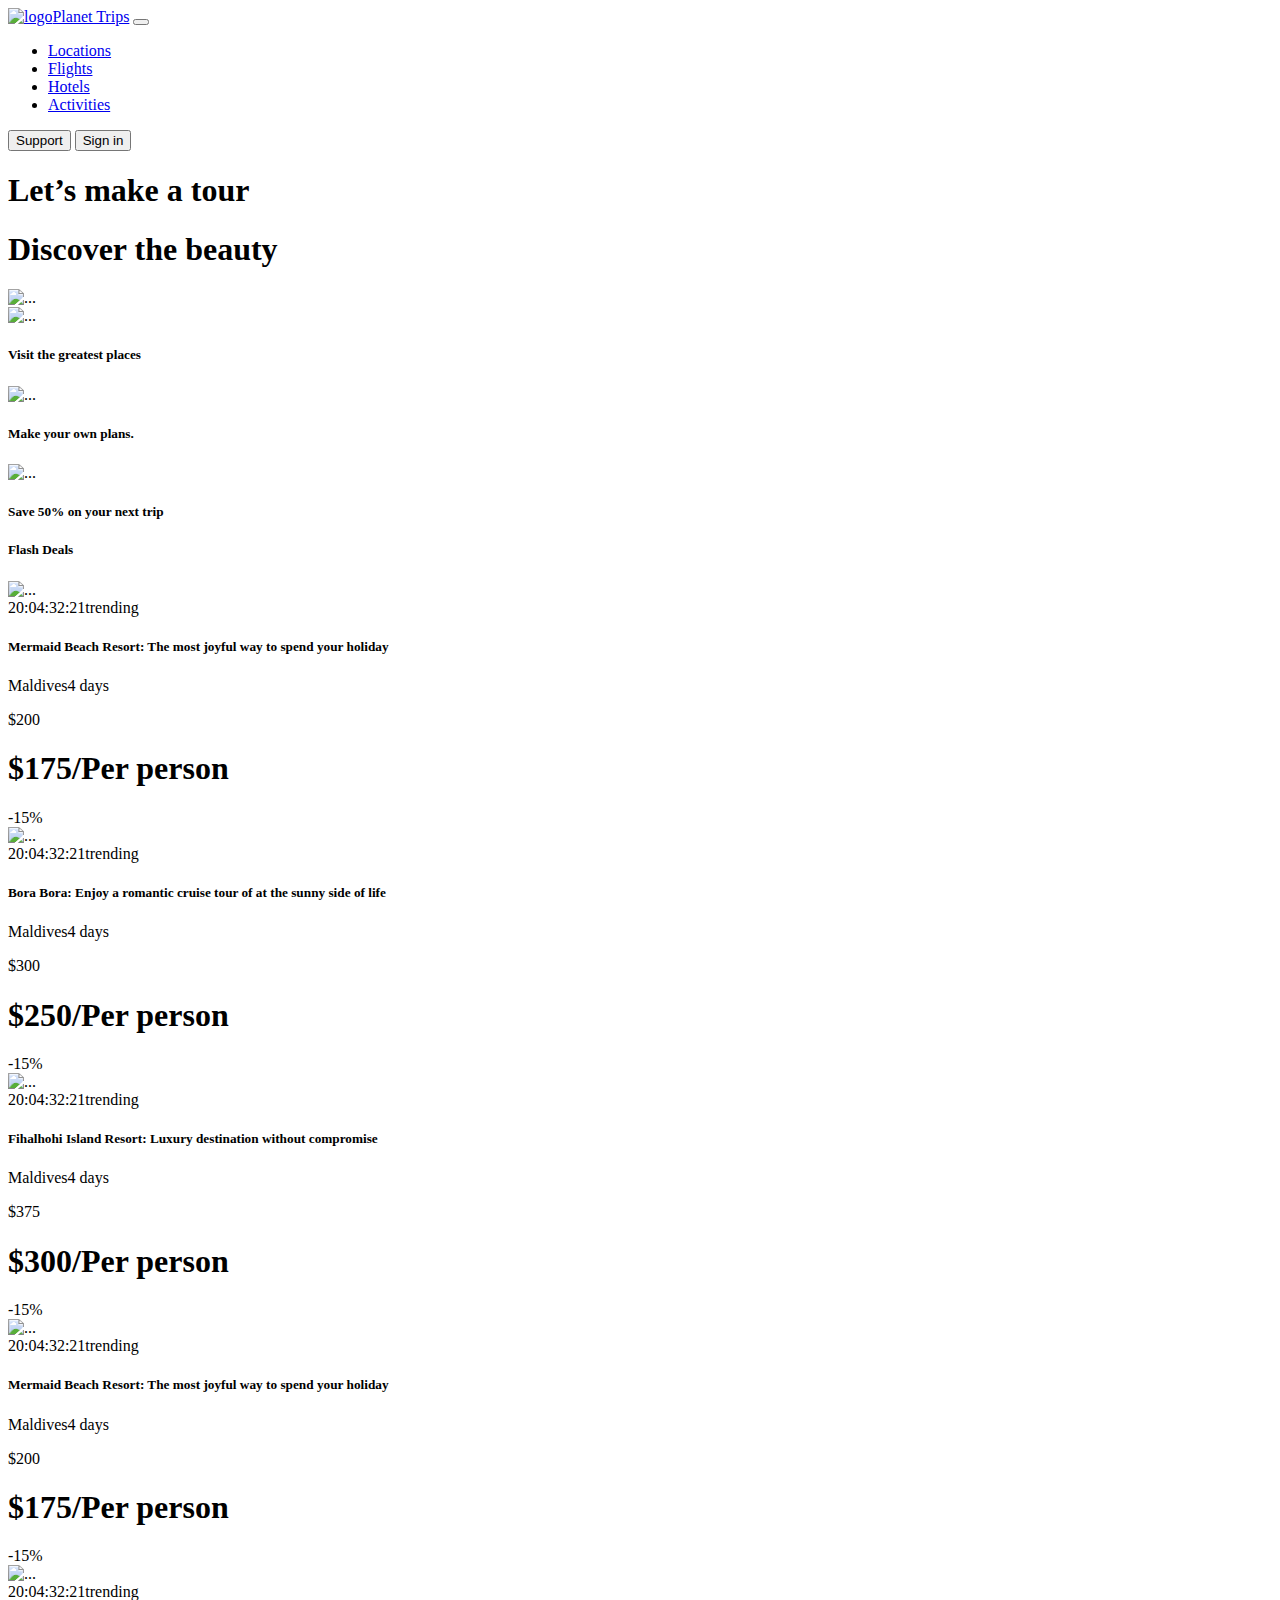
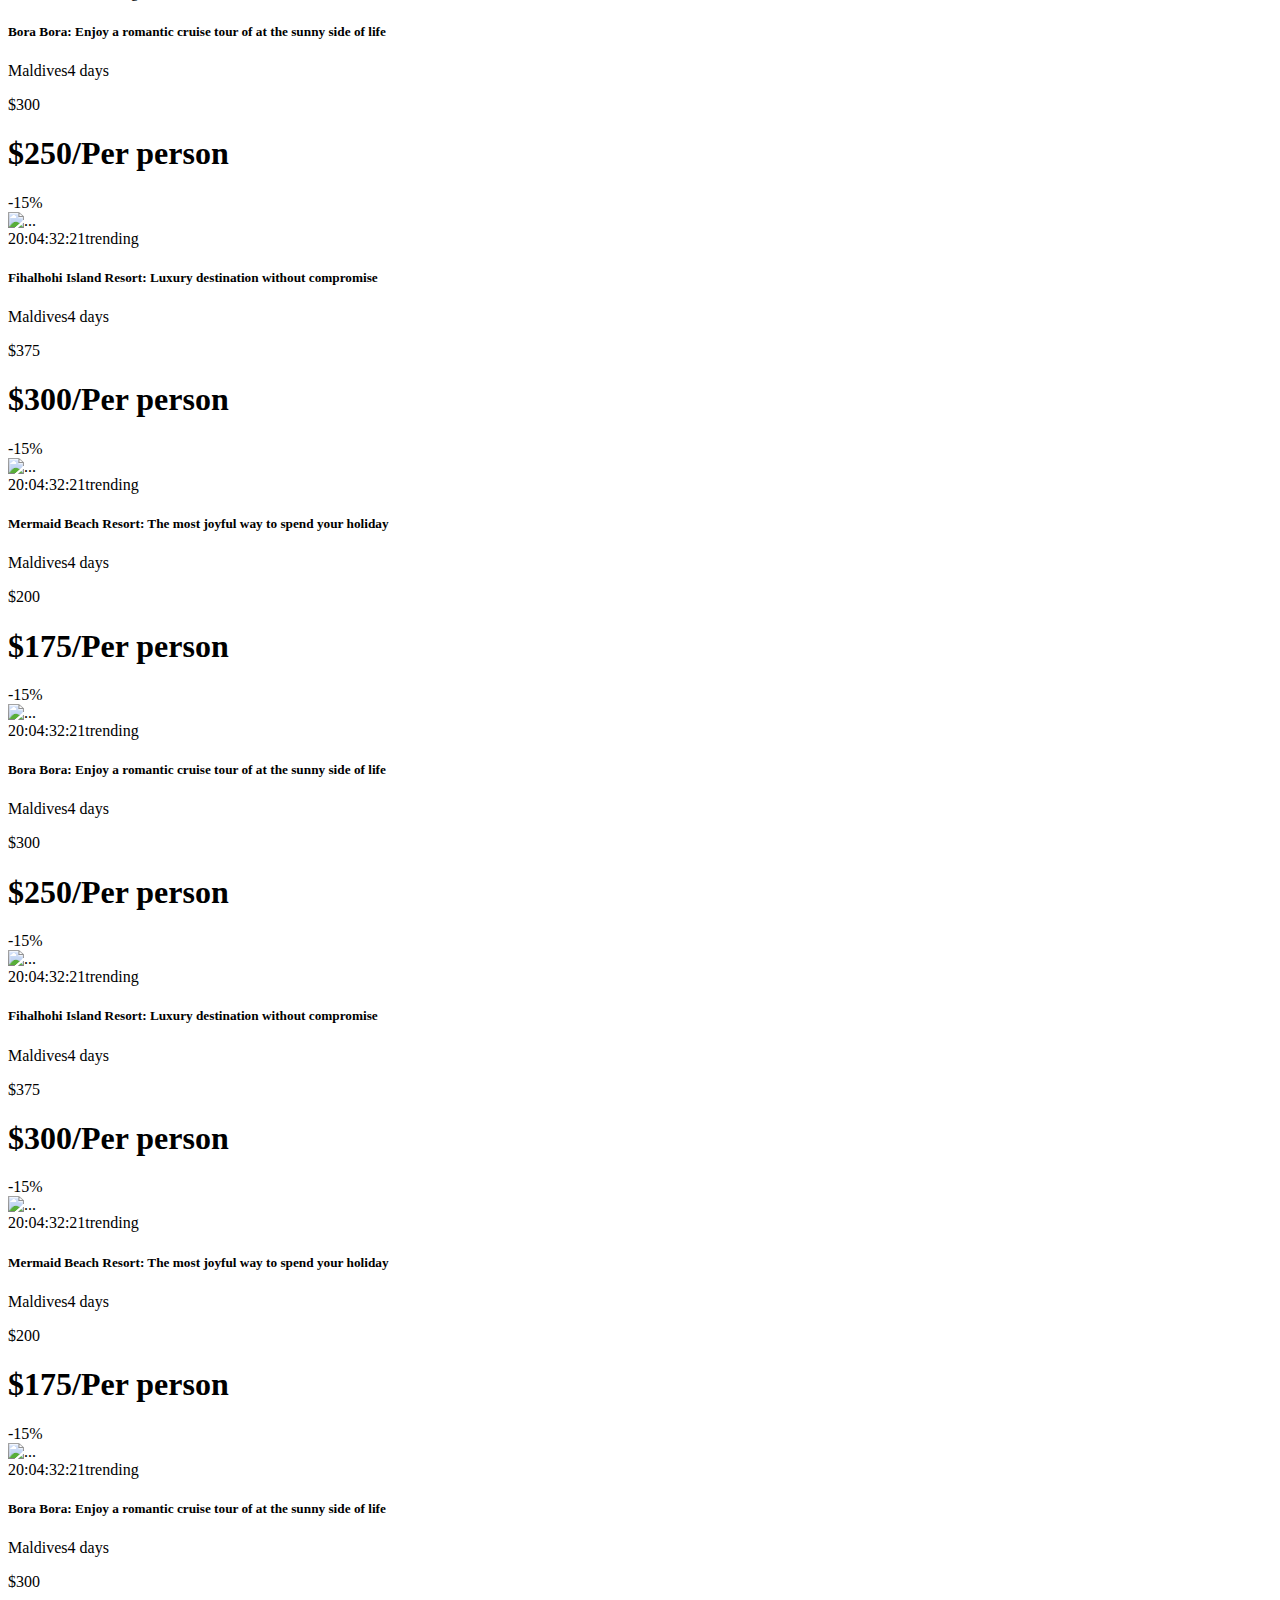
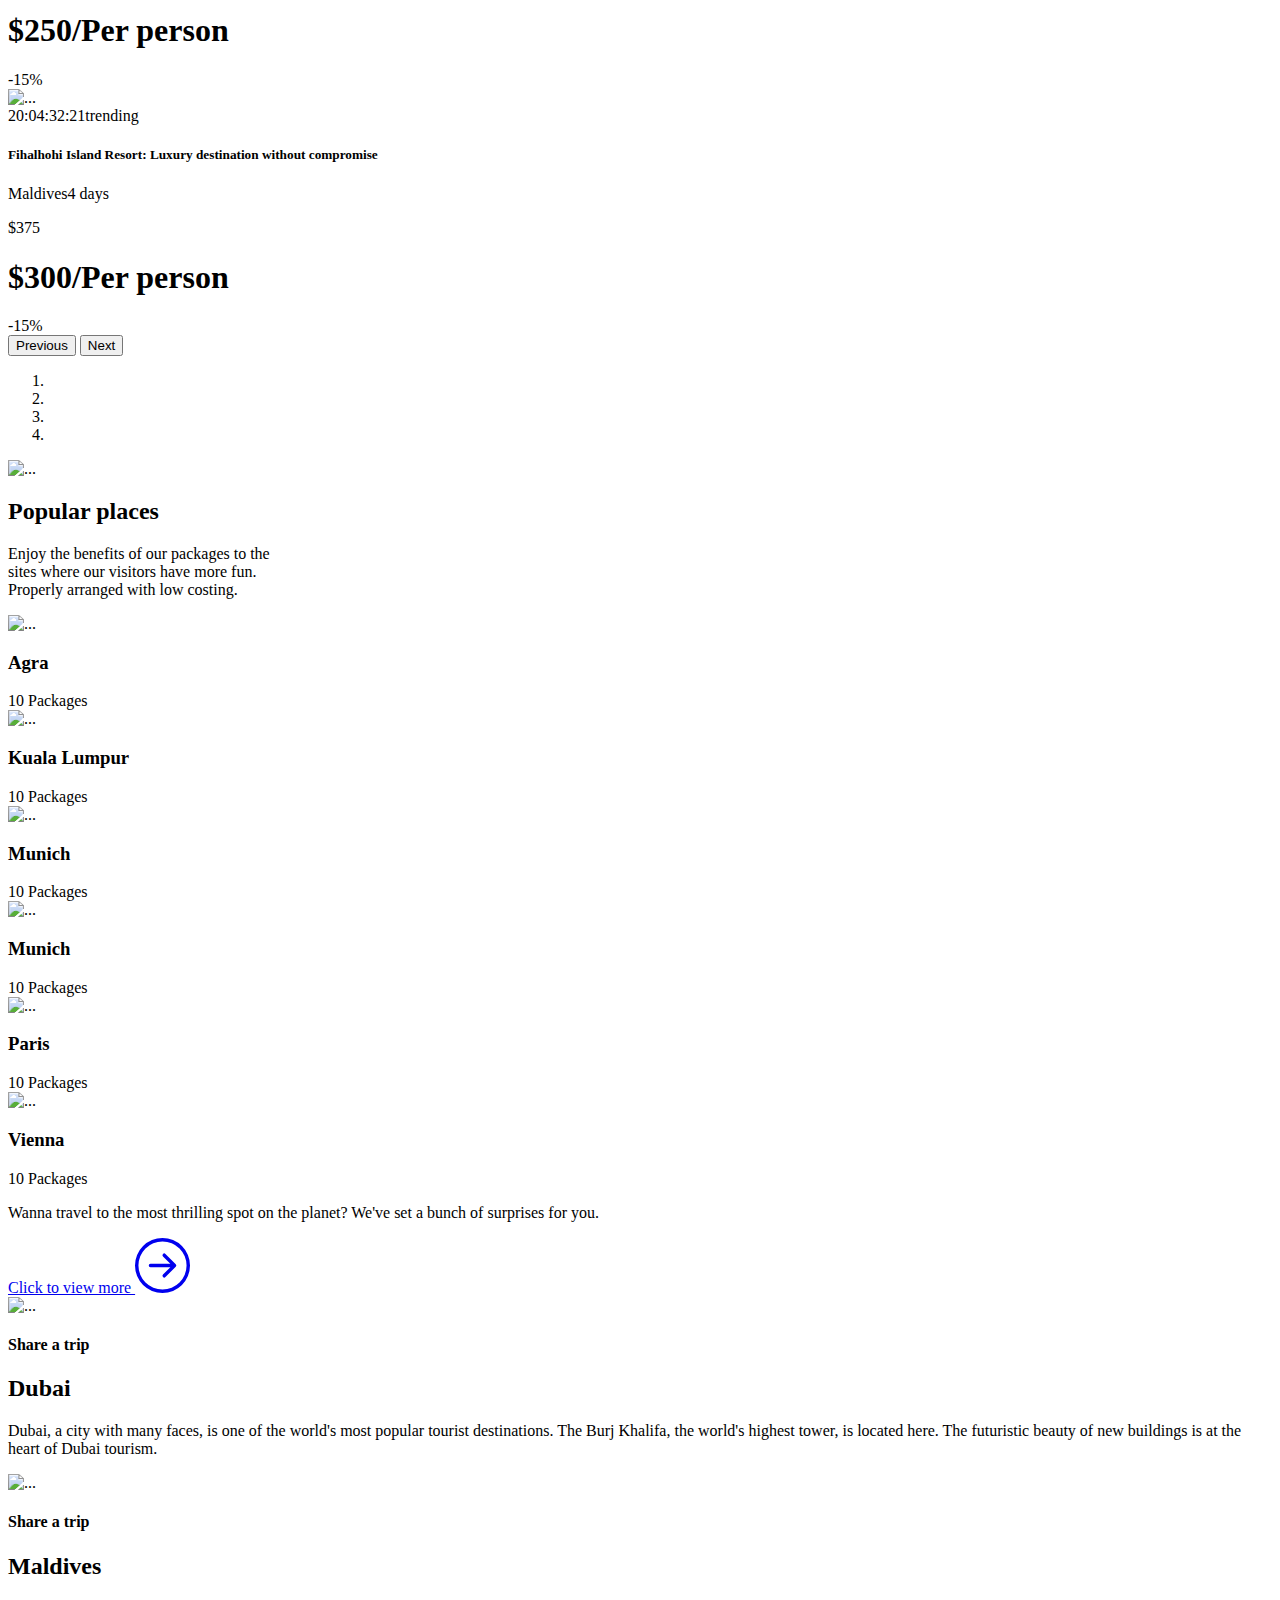
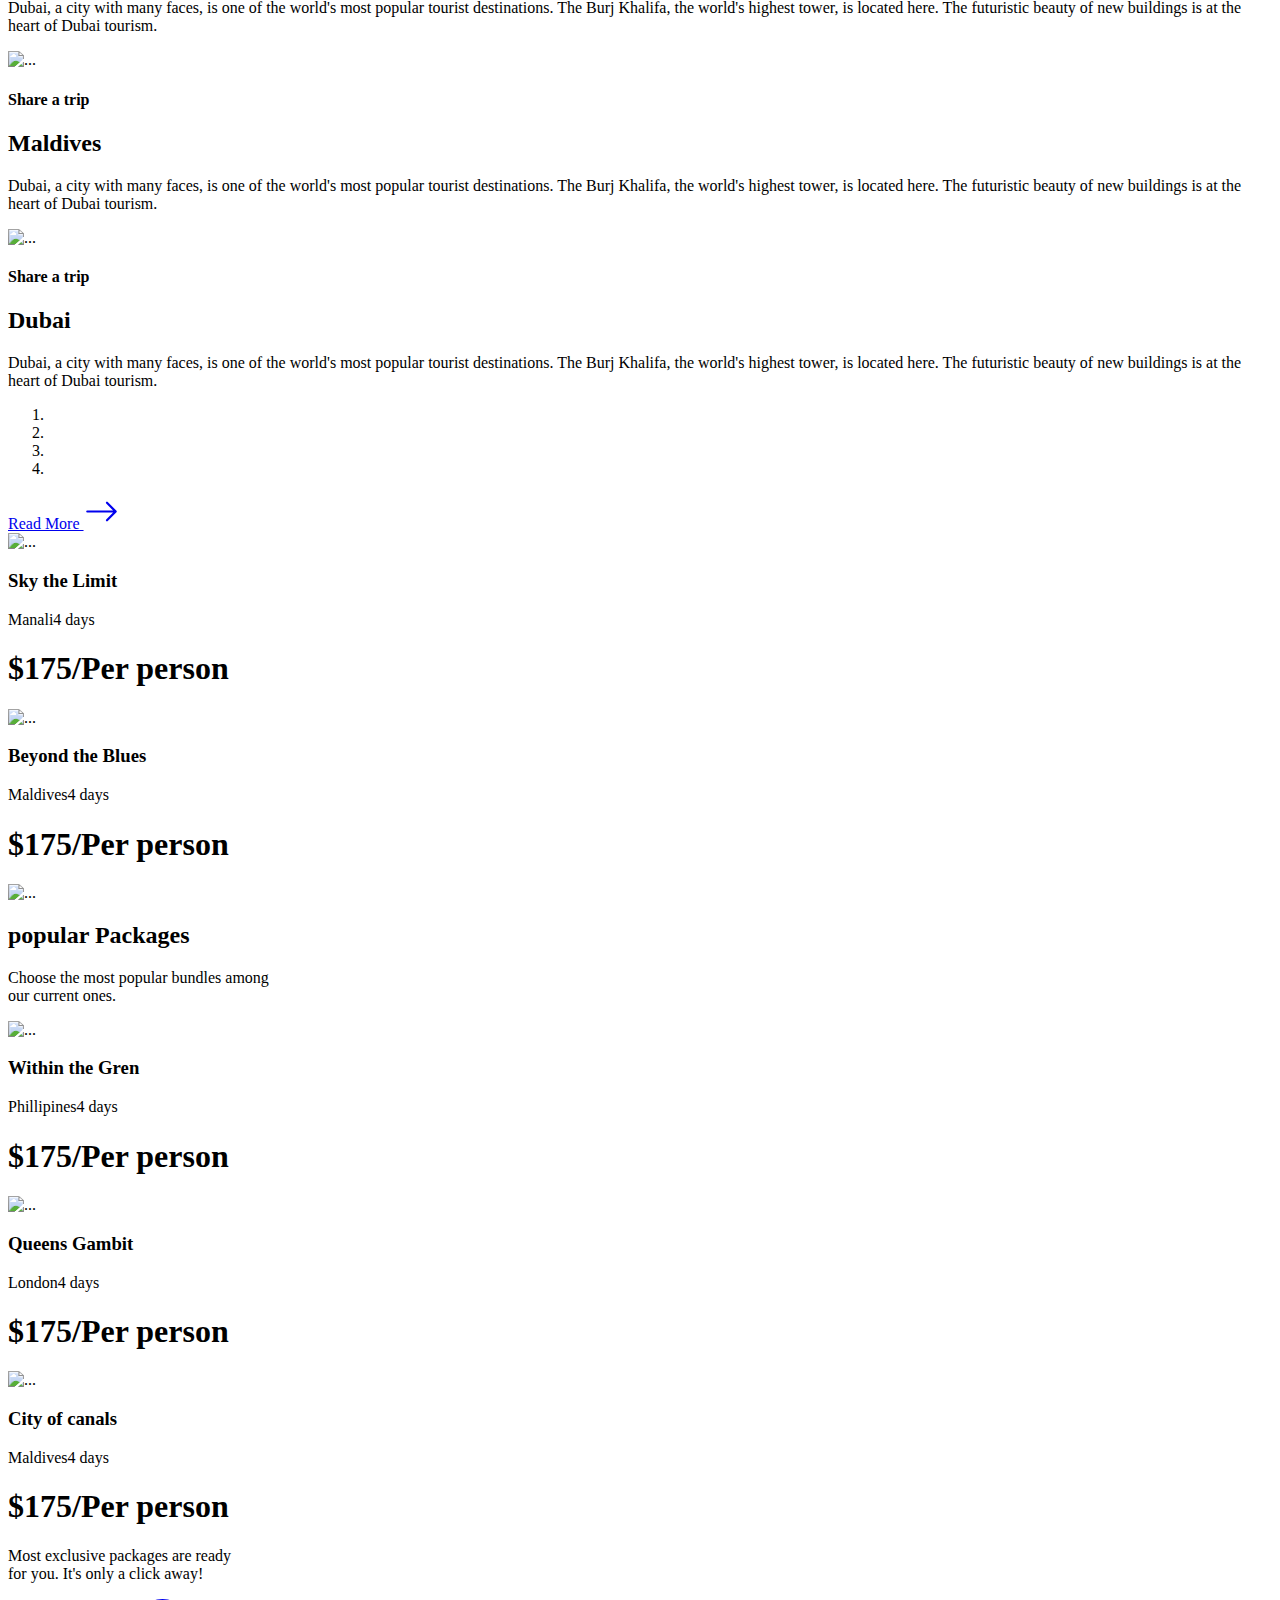
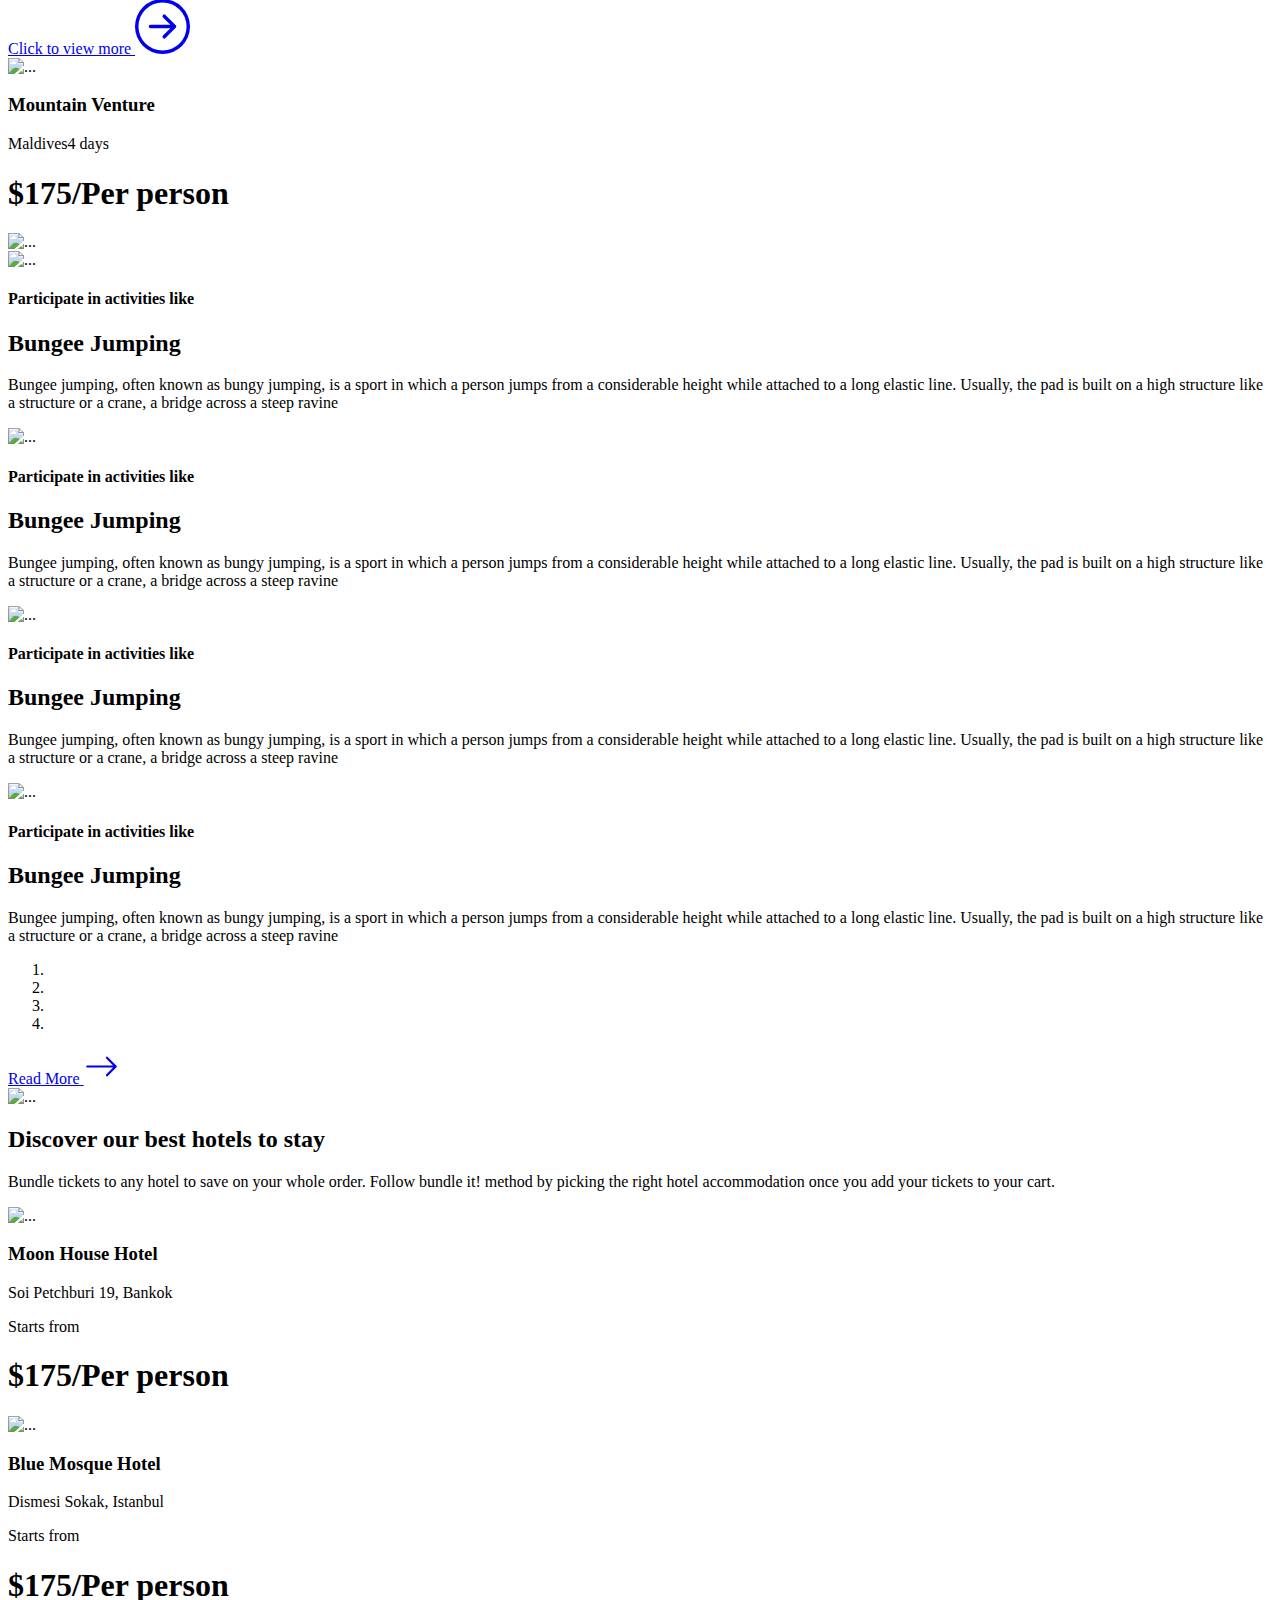
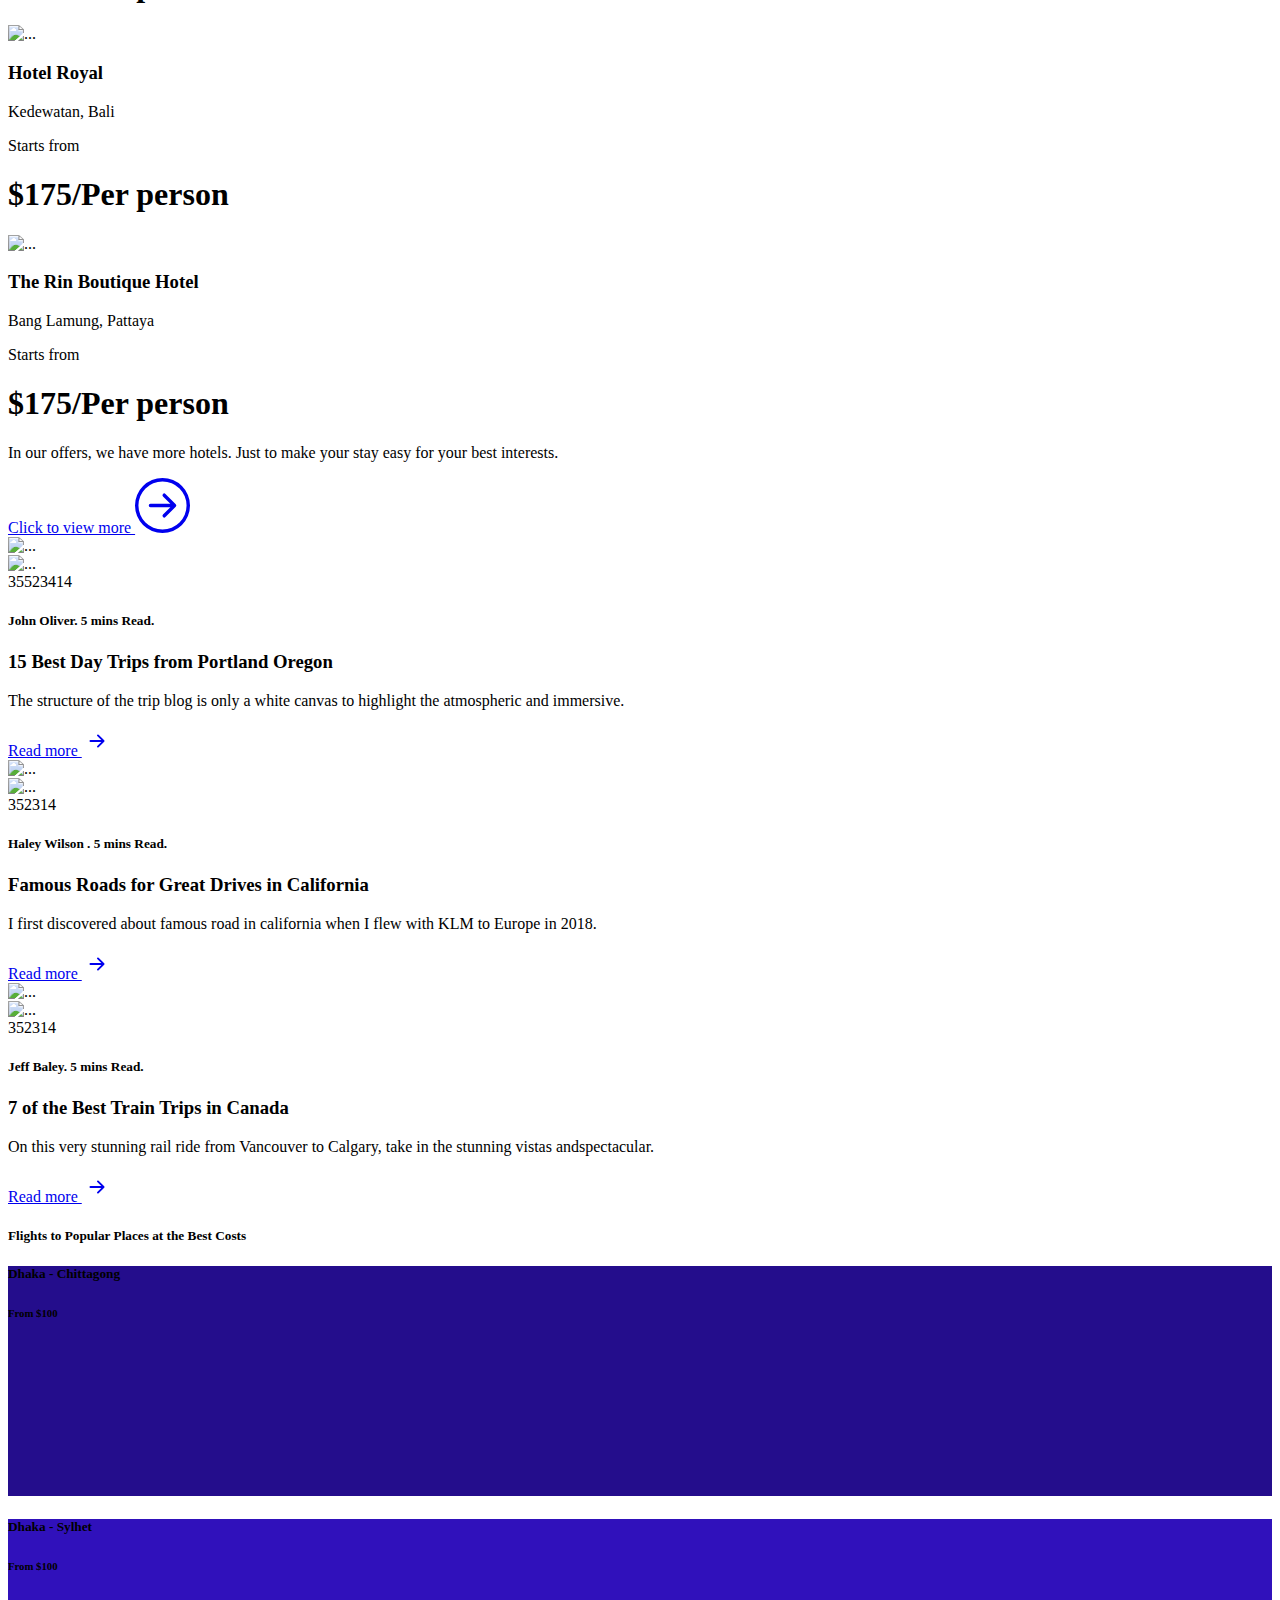
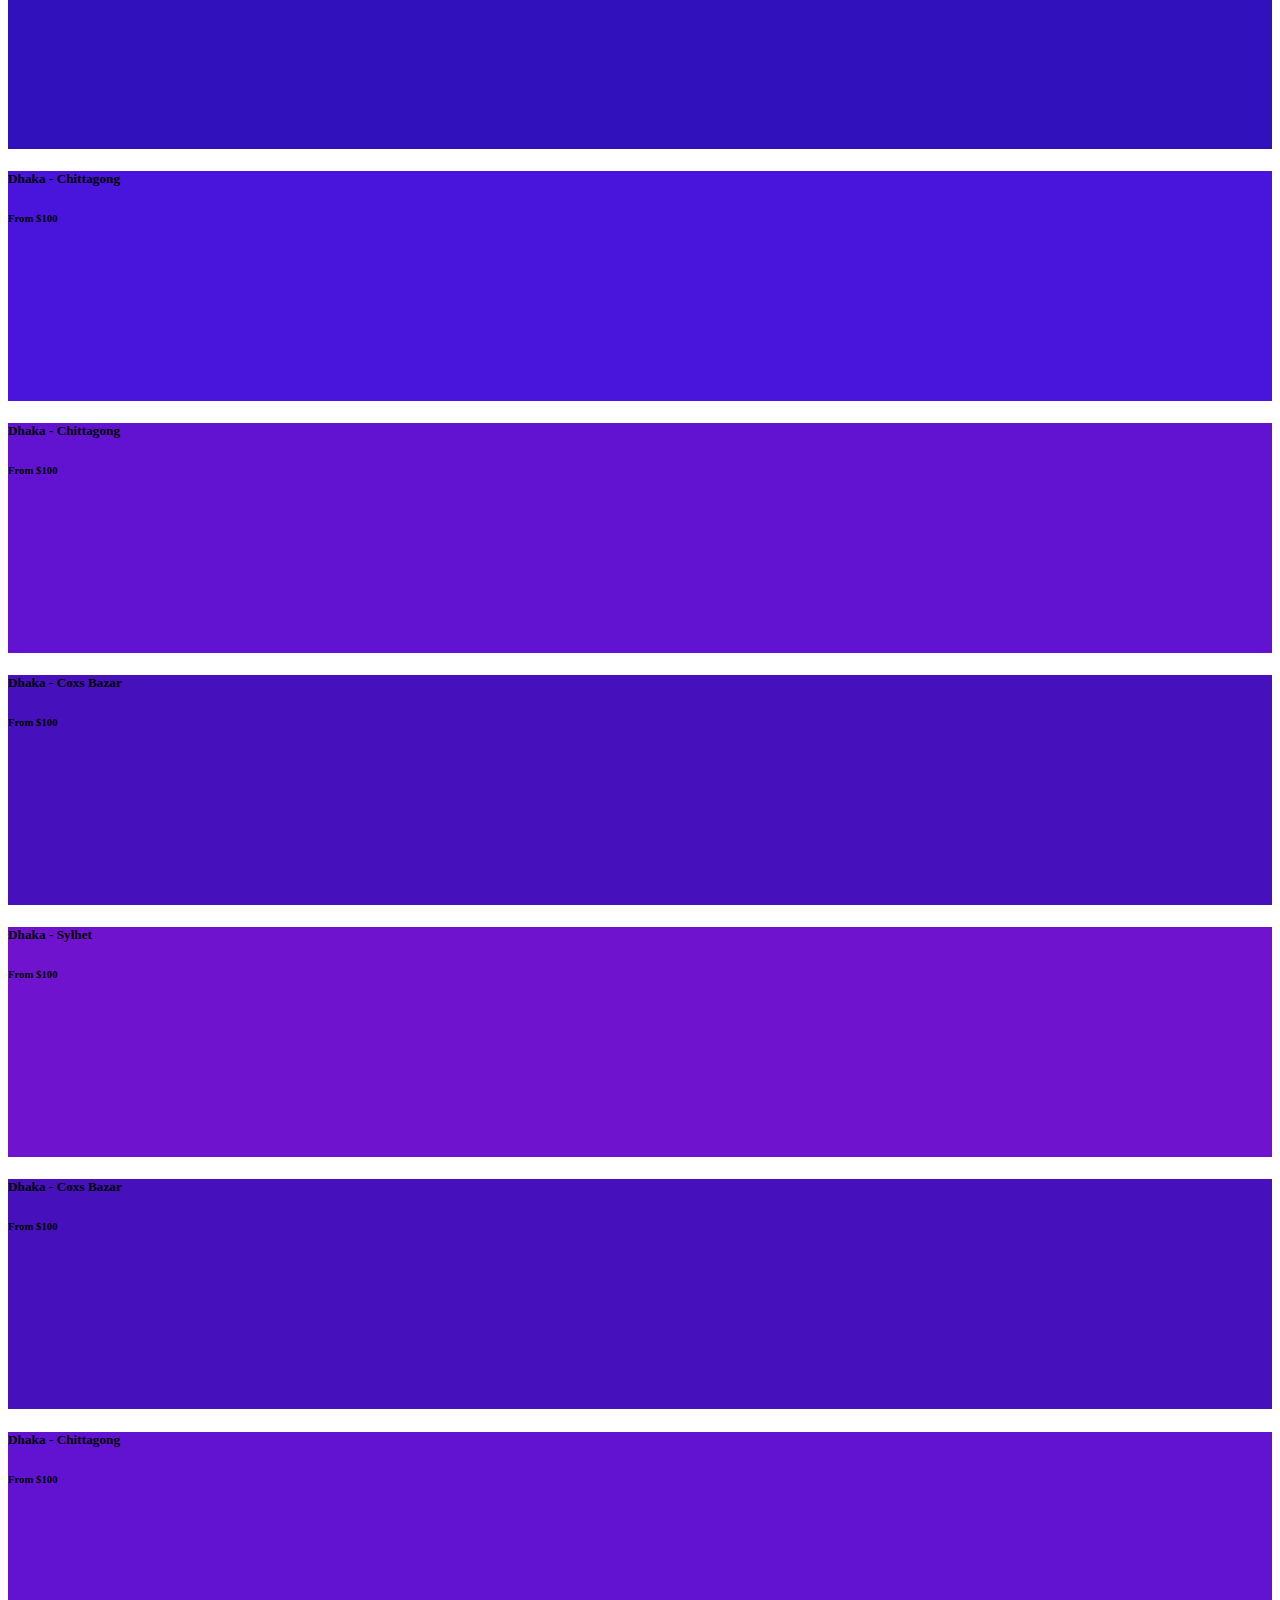
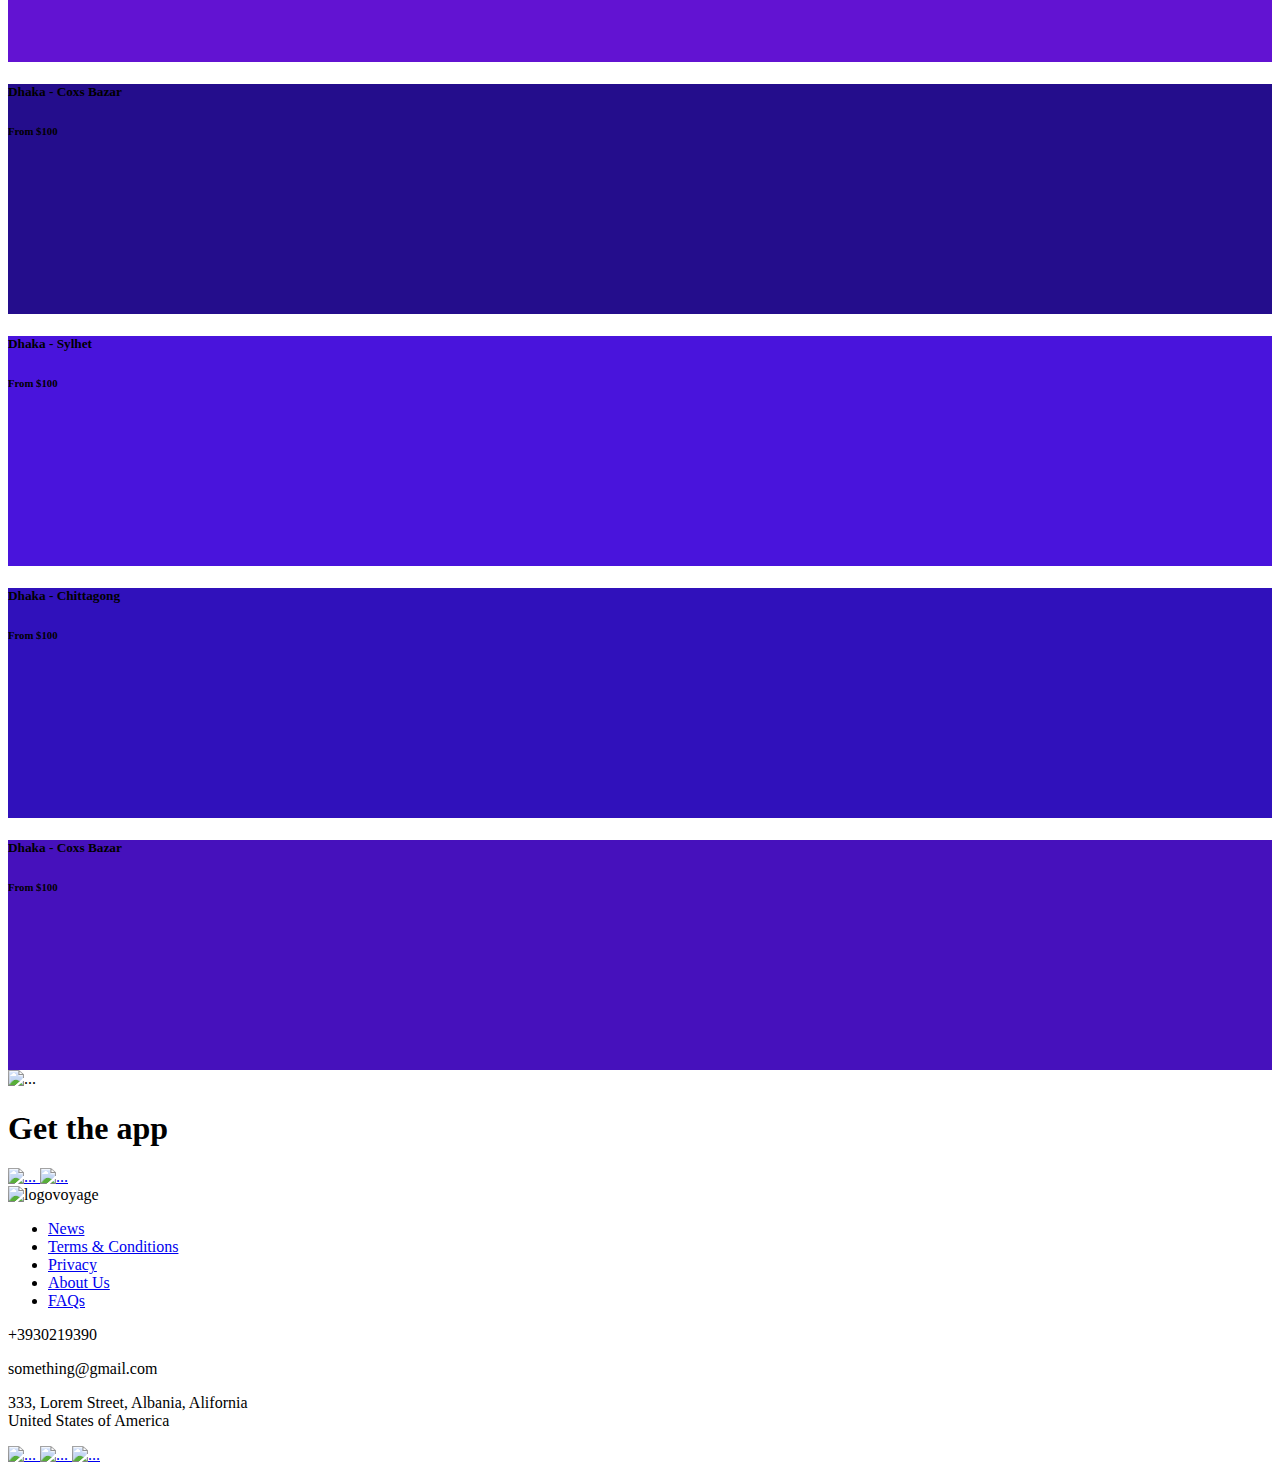
==== commit e544a19b: "Update index.html" ====
--- a/public/index.html
+++ b/public/index.html
@@ -10,7 +10,7 @@
     <!-- ===============================================-->
     <!--    Document Title-->
     <!-- ===============================================-->
-    <title>voyage | Landing, Corporate &amp; Business Templatee</title>
+    <title>Planet Trips | Book &amp; Tours</title>
 
 
     <!-- ===============================================-->
@@ -40,7 +40,7 @@
     <!-- ===============================================-->
     <main class="main" id="top">
       <nav class="navbar navbar-expand-lg navbar-light fixed-top py-3 d-block" data-navbar-on-scroll="data-navbar-on-scroll">
-        <div class="container"><a class="navbar-brand" href="index.html"><img class="d-inline-block" src="assets/img/gallery/logo.png" width="50" alt="logo" /><span class="fw-bold text-primary ms-2">voyage</span></a>
+        <div class="container"><a class="navbar-brand" href="index.html"><img class="d-inline-block" src="assets/img/gallery/logo.png" width="50" alt="logo" /><span class="fw-bold text-primary ms-2">Planet Trips</span></a>
           <button class="navbar-toggler collapsed" type="button" data-bs-toggle="collapse" data-bs-target="#navbarSupportedContent" aria-controls="navbarSupportedContent" aria-expanded="false" aria-label="Toggle navigation"><span class="navbar-toggler-icon"></span></button>
           <div class="collapse navbar-collapse border-top border-lg-0 mt-4 mt-lg-0" id="navbarSupportedContent">
             <ul class="navbar-nav mx-auto pt-2 pt-lg-0 font-base">
@@ -66,122 +66,7 @@
             <div class="col-lg-6 py-5 py-xl-5 py-xxl-7">
               <h1 class="display-3 text-1000 fw-normal">Let’s make a tour</h1>
               <h1 class="display-3 text-primary fw-bold">Discover the beauty</h1>
-              <div class="pt-5">
-                <nav>
-                  <div class="nav nav-tabs voyage-tabs" id="nav-tab" role="tablist">
-                    <button class="nav-link active" id="nav-home-tab" data-bs-toggle="tab" data-bs-target="#nav-home" type="button" role="tab" aria-controls="nav-home" aria-selected="true"><i class="fas fa-map-marker-alt"></i></button>
-                    <button class="nav-link" id="nav-profile-tab" data-bs-toggle="tab" data-bs-target="#nav-profile" type="button" role="tab" aria-controls="nav-profile" aria-selected="false"> <i class="fas fa-plane"></i></button>
-                    <button class="nav-link" id="nav-contact-tab" data-bs-toggle="tab" data-bs-target="#nav-contact" type="button" role="tab" aria-controls="nav-contact" aria-selected="false"> <i class="fas fa-hotel"></i></button>
-                  </div>
-                  <div class="tab-content" id="nav-tabContent">
-                    <div class="tab-pane fade show active" id="nav-home" role="tabpanel" aria-labelledby="nav-home-tab">
-                      <form class="row g-4 mt-5">
-                        <div class="col-sm-6 col-md-6 col-xl-5">
-                          <div class="input-group-icon">
-                            <label class="form-label visually-hidden" for="inputAddress1">Address 1</label>
-                            <input class="form-control input-box form-voyage-control" id="inputAddress1" type="text" placeholder="From where" /><span class="nav-link-icon text-800 fs--1 input-box-icon"><i class="fas fa-map-marker-alt"></i></span>
-                          </div>
-                        </div>
-                        <div class="col-sm-6 col-md-6 col-xl-5">
-                          <div class="input-group-icon">
-                            <label class="form-label visually-hidden" for="inputAddress2">Address 2</label>
-                            <input class="form-control input-box form-voyage-control" id="inputAddress2" type="text" placeholder="To where" /><span class="nav-link-icon text-800 fs--1 input-box-icon"><i class="fas fa-map-marker-alt"> </i></span>
-                          </div>
-                        </div>
-                        <div class="col-sm-6 col-md-6 col-xl-5">
-                          <div class="input-group-icon">
-                            <input class="form-control input-box form-voyage-control" id="inputdateOne" type="date" /><span class="nav-link-icon text-800 fs--1 input-box-icon"><i class="fas fa-calendar"></i></span>
-                          </div>
-                        </div>
-                        <div class="col-sm-6 col-md-6 col-xl-5">
-                          <div class="input-group-icon">
-                            <input class="form-control input-box form-voyage-control" id="inputDateTwo" type="date" /><span class="nav-link-icon text-800 fs--1 input-box-icon"><i class="fas fa-calendar"></i></span>
-                          </div>
-                        </div>
-                        <div class="col-sm-6 col-md-6 col-xl-5">
-                          <div class="input-group-icon">
-                            <label class="form-label visually-hidden" for="inputPersonOne">Person</label>
-                            <select class="form-select form-voyage-select input-box" id="inputPersonOne">
-                              <option selected="selected">2 Adults</option>
-                              <option>2 Adults 1 children</option>
-                              <option>2 Adults 2 children</option>
-                            </select><span class="nav-link-icon text-800 fs--1 input-box-icon"><i class="fas fa-user"> </i></span>
-                          </div>
-                        </div>
-                        <div class="col-12 col-xl-10 col-lg-12 d-grid mt-6">
-                          <button class="btn btn-secondary" type="submit">Search Packages</button>
-                        </div>
-                      </form>
-                    </div>
-                    <div class="tab-pane fade" id="nav-profile" role="tabpanel" aria-labelledby="nav-profile-tab">
-                      <form class="row g-4 mt-5">
-                        <div class="col-6">
-                          <div class="input-group-icon">
-                            <label class="form-label visually-hidden" for="inputAddressThree">Address 1</label>
-                            <input class="form-control input-box form-voyage-control" id="inputAddressThree" type="text" placeholder="From where" /><span class="nav-link-icon text-800 fs--1 input-box-icon"><i class="fas fa-map-marker-alt"></i></span>
-                          </div>
-                        </div>
-                        <div class="col-6">
-                          <div class="input-group-icon">
-                            <label class="form-label visually-hidden" for="inputAddressFour">Address 2</label>
-                            <input class="form-control input-box form-voyage-control" id="inputAddressFour" type="text" placeholder="To where" /><span class="nav-link-icon text-800 fs--1 input-box-icon"><i class="fas fa-map-marker-alt"> </i></span>
-                          </div>
-                        </div>
-                        <div class="col-6">
-                          <div class="input-group-icon">
-                            <input class="form-control input-box form-voyage-control" id="inputDateThree" type="date" /><span class="nav-link-icon text-800 fs--1 input-box-icon"><i class="fas fa-calendar"></i></span>
-                          </div>
-                        </div>
-                        <div class="col-6">
-                          <div class="input-group-icon">
-                            <input class="form-control input-box form-voyage-control" id="inputDateFour" type="date" /><span class="nav-link-icon text-800 fs--1 input-box-icon"><i class="fas fa-calendar"></i></span>
-                          </div>
-                        </div>
-                        <div class="col-6">
-                          <div class="input-group-icon">
-                            <label class="form-label visually-hidden" for="inputPeopleTwo">People</label>
-                            <select class="form-select form-voyage-select input-box" id="inputPeopleTwo">
-                              <option selected="selected">2 Adults</option>
-                              <option>2 Adults 1 children</option>
-                              <option>2 Adults 2 children</option>
-                            </select><span class="nav-link-icon text-800 fs--1 input-box-icon"><i class="fas fa-user"> </i></span>
-                          </div>
-                        </div>
-                        <div class="col-12 d-grid mt-6">
-                          <button class="btn btn-secondary" type="submit">Search Packages</button>
-                        </div>
-                      </form>
-                    </div>
-                    <div class="tab-pane fade" id="nav-contact" role="tabpanel" aria-labelledby="nav-contact-tab">
-                      <form class="row g-4 mt-5">
-                        <div class="col-6">
-                          <div class="input-group-icon">
-                            <input class="form-control input-box form-voyage-control" id="inputDateFive" type="date" /><span class="nav-link-icon text-800 fs--1 input-box-icon"><i class="fas fa-calendar"></i></span>
-                          </div>
-                        </div>
-                        <div class="col-6">
-                          <div class="input-group-icon">
-                            <input class="form-control input-box form-voyage-control" id="inputDateSix" type="date" /><span class="nav-link-icon text-800 fs--1 input-box-icon"><i class="fas fa-calendar"></i></span>
-                          </div>
-                        </div>
-                        <div class="col-6">
-                          <div class="input-group-icon">
-                            <label class="form-label visually-hidden" for="inputPeopleThree">Person</label>
-                            <select class="form-select form-voyage-select input-box" id="inputPeopleThree">
-                              <option selected="selected">2 Adults</option>
-                              <option>2 Adults 1 children</option>
-                              <option>2 Adults 2 children</option>
-                            </select><span class="nav-link-icon text-800 fs--1 input-box-icon"><i class="fas fa-user"> </i></span>
-                          </div>
-                        </div>
-                        <div class="col-12 d-grid mt-6">
-                          <button class="btn btn-secondary" type="submit">Search Packages</button>
-                        </div>
-                      </form>
-                    </div>
-                  </div>
-                </nav>
-              </div>
+              
             </div>
           </div>
         </div>
@@ -1032,11 +917,7 @@
                 <p class="text-light"><i class="fas fa-envelope me-3"></i><span class="text-light">something@gmail.com</span></p>
                 <p class="text-light"><i class="fas fa-map-marker-alt me-3"></i><span class="text-light lh-lg">333, Lorem Street, Albania, Alifornia<br/>United States of America</span></p>
                 <div class="mt-6"><a href="#!"> <img class="me-3" src="assets/img/icons/facebook.svg" alt="..." /></a><a href="#!"> <img class="me-3" src="assets/img/icons/twitter.svg" alt="..." /></a><a href="#!"> <img class="me-3" src="assets/img/icons/instagram.svg" alt="..." /></a></div>
-                <p class="mt-3 text-light text-center text-md-start"> Made with&nbsp;
-                  <svg class="bi bi-suit-heart-fill" xmlns="http://www.w3.org/2000/svg" width="15" height="15" fill="#EB6453" viewBox="0 0 16 16">
-                    <path d="M4 1c2.21 0 4 1.755 4 3.92C8 2.755 9.79 1 12 1s4 1.755 4 3.92c0 3.263-3.234 4.414-7.608 9.608a.513.513 0 0 1-.784 0C3.234 9.334 0 8.183 0 4.92 0 2.755 1.79 1 4 1z"></path>
-                  </svg>&nbsp;by&nbsp;<a class="text-light" href="https://themewagon.com/" target="_blank">ThemeWagon </a>
-                </p>
+                
               </div>
             </div>
           </div>
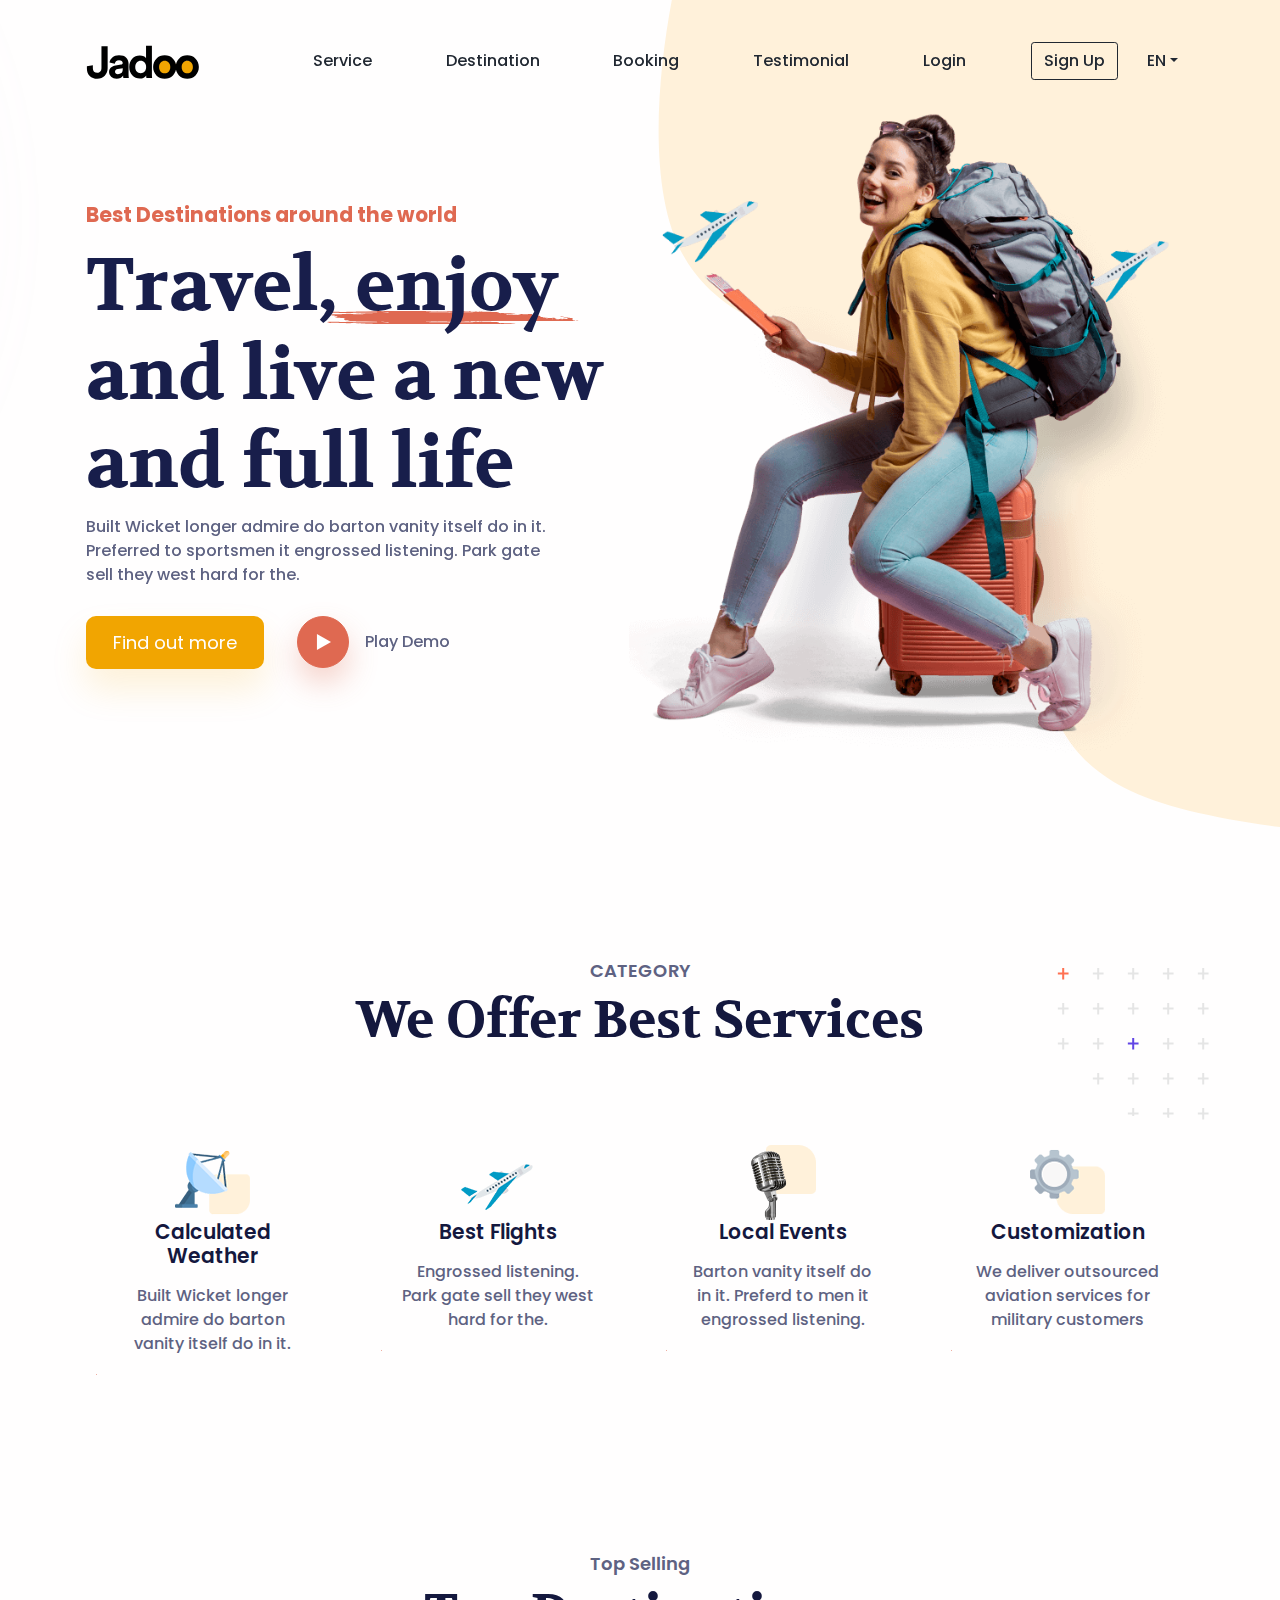
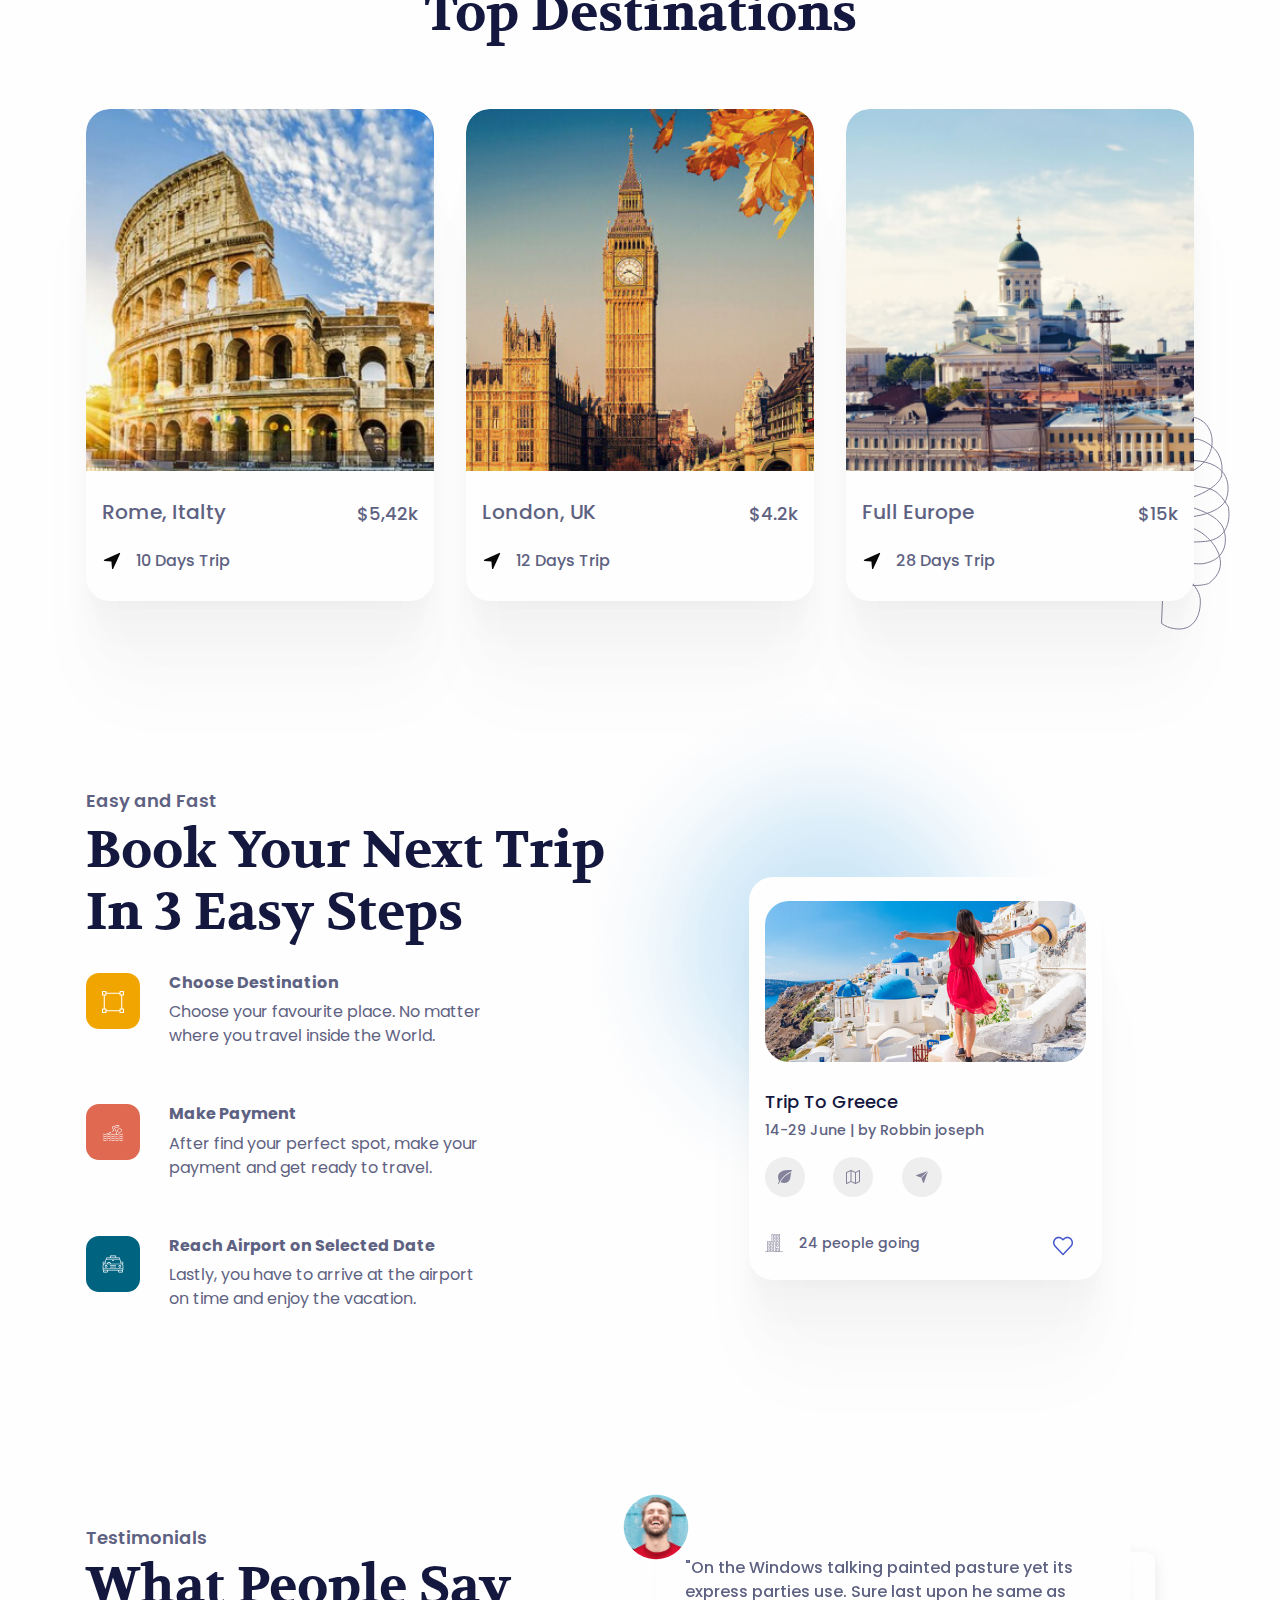
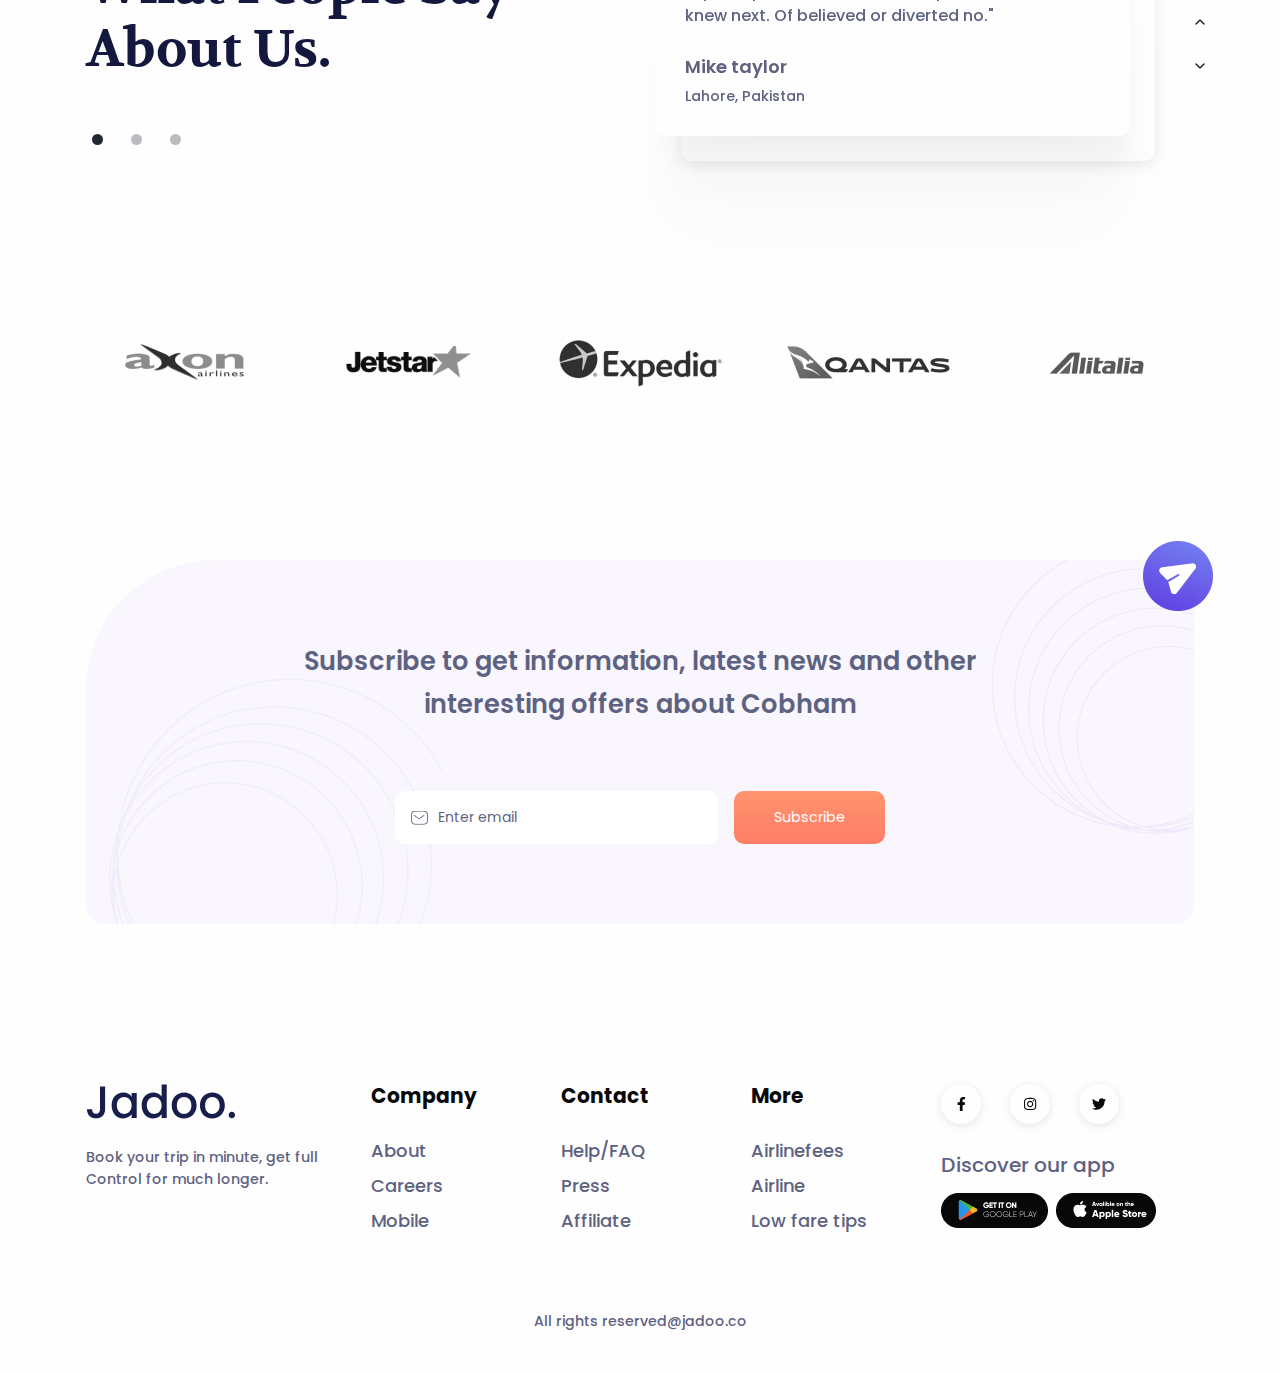
==== commit a649d3d2: "new template update" ====
--- a/public/index.html
+++ b/public/index.html
@@ -10,7 +10,7 @@
     <!-- ===============================================-->
     <!--    Document Title-->
     <!-- ===============================================-->
-    <title>Planet Trips | Book &amp; Tours</title>
+    <title>Jadoo | Travel Agency Landing Page UI</title>
 
 
     <!-- ===============================================-->
@@ -39,896 +39,423 @@
     <!--    Main Content-->
     <!-- ===============================================-->
     <main class="main" id="top">
-      <nav class="navbar navbar-expand-lg navbar-light fixed-top py-3 d-block" data-navbar-on-scroll="data-navbar-on-scroll">
-        <div class="container"><a class="navbar-brand" href="index.html"><img class="d-inline-block" src="assets/img/gallery/logo.png" width="50" alt="logo" /><span class="fw-bold text-primary ms-2">Planet Trips</span></a>
-          <button class="navbar-toggler collapsed" type="button" data-bs-toggle="collapse" data-bs-target="#navbarSupportedContent" aria-controls="navbarSupportedContent" aria-expanded="false" aria-label="Toggle navigation"><span class="navbar-toggler-icon"></span></button>
+      <nav class="navbar navbar-expand-lg navbar-light fixed-top py-5 d-block" data-navbar-on-scroll="data-navbar-on-scroll">
+        <div class="container"><a class="navbar-brand" href="index.html"><img src="assets/img/logo.svg" height="34" alt="logo" /></a>
+          <button class="navbar-toggler" type="button" data-bs-toggle="collapse" data-bs-target="#navbarSupportedContent" aria-controls="navbarSupportedContent" aria-expanded="false" aria-label="Toggle navigation"><span class="navbar-toggler-icon"> </span></button>
           <div class="collapse navbar-collapse border-top border-lg-0 mt-4 mt-lg-0" id="navbarSupportedContent">
-            <ul class="navbar-nav mx-auto pt-2 pt-lg-0 font-base">
-              <li class="nav-item px-2"><a class="nav-link fw-medium active" aria-current="page" href="#destinations"><span class="nav-link-icon text-800 me-1 fas fa-map-marker-alt"></span><span class="nav-link-text">Locations </span></a></li>
-              <li class="nav-item px-2"><a class="nav-link" href="#flights"> <span class="nav-link-icon text-800 me-1 fas fa-plane"></span><span class="nav-link-text">Flights</span></a></li>
-              <li class="nav-item px-2"><a class="nav-link" href="#hotels"> <span class="nav-link-icon text-800 me-1 fas fa-hotel"></span><span class="nav-link-text">Hotels</span></a></li>
-              <li class="nav-item px-2"><a class="nav-link" href="#activities"><span class="nav-link-icon text-800 me-1 fas fa-bolt"></span><span class="nav-link-text">Activities</span></a></li>
+            <ul class="navbar-nav ms-auto pt-2 pt-lg-0 font-base align-items-lg-center align-items-start">
+              <li class="nav-item px-3 px-xl-4"><a class="nav-link fw-medium" aria-current="page" href="#service">Service</a></li>
+              <li class="nav-item px-3 px-xl-4"><a class="nav-link fw-medium" aria-current="page" href="#destination">Destination</a></li>
+              <li class="nav-item px-3 px-xl-4"><a class="nav-link fw-medium" aria-current="page" href="#booking">Booking</a></li>
+              <li class="nav-item px-3 px-xl-4"><a class="nav-link fw-medium" aria-current="page" href="#testimonial">Testimonial</a></li>
+              <li class="nav-item px-3 px-xl-4"><a class="nav-link fw-medium" aria-current="page" href="#!">Login</a></li>
+              <li class="nav-item px-3 px-xl-4"><a class="btn btn-outline-dark order-1 order-lg-0 fw-medium" href="#!">Sign Up</a></li>
+              <li class="nav-item dropdown px-3 px-lg-0"> <a class="d-inline-block ps-0 py-2 pe-3 text-decoration-none dropdown-toggle fw-medium" href="#" id="navbarDropdown" role="button" data-bs-toggle="dropdown" aria-expanded="false">EN</a>
+                <ul class="dropdown-menu dropdown-menu-end border-0 shadow-lg" style="border-radius:0.3rem;" aria-labelledby="navbarDropdown">
+                  <li><a class="dropdown-item" href="#!">EN</a></li>
+                  <li><a class="dropdown-item" href="#!">BN</a></li>
+                </ul>
+              </li>
             </ul>
-            <form>
-              <button class="btn text-800 order-1 order-lg-0 me-2" type="button">Support</button>
-              <button class="btn btn-voyage-outline order-0" type="submit"><span class="text-primary">Sign in</span></button>
-            </form>
           </div>
         </div>
       </nav>
-      <section class="mt-7 py-0">
-        <div class="bg-holder w-50 bg-right d-none d-lg-block" style="background-image:url(assets/img/gallery/hero-section-1.png);">
+      <section style="padding-top: 7rem;">
+        <div class="bg-holder" style="background-image:url(assets/img/hero/hero-bg.svg);">
         </div>
         <!--/.bg-holder-->
 
         <div class="container">
+          <div class="row align-items-center">
+            <div class="col-md-5 col-lg-6 order-0 order-md-1 text-end"><img class="pt-7 pt-md-0 hero-img" src="assets/img/hero/hero-img.png" alt="hero-header" /></div>
+            <div class="col-md-7 col-lg-6 text-md-start text-center py-6">
+              <h4 class="fw-bold text-danger mb-3">Best Destinations around the world</h4>
+              <h1 class="hero-title">Travel, enjoy and live a new and full life</h1>
+              <p class="mb-4 fw-medium">Built Wicket longer admire do barton vanity itself do in it.<br class="d-none d-xl-block" />Preferred to sportsmen it engrossed listening. Park gate<br class="d-none d-xl-block" />sell they west hard for the.</p>
+              <div class="text-center text-md-start"> <a class="btn btn-primary btn-lg me-md-4 mb-3 mb-md-0 border-0 primary-btn-shadow" href="#!" role="button">Find out more</a>
+                <div class="w-100 d-block d-md-none"></div><a href="#!" role="button" data-bs-toggle="modal" data-bs-target="#popupVideo"><span class="btn btn-danger round-btn-lg rounded-circle me-3 danger-btn-shadow"> <img src="assets/img/hero/play.svg" width="15" alt="paly"/></span></a><span class="fw-medium">Play Demo</span>
+                <div class="modal fade" id="popupVideo" tabindex="-1" aria-labelledby="popupVideo" aria-hidden="true">
+                  <div class="modal-dialog modal-dialog-centered modal-lg">
+                    <div class="modal-content">
+                      <iframe class="rounded" style="width:100%;max-height:500px;" height="500px" src="https://www.youtube.com/embed/_lhdhL4UDIo" title="YouTube video player" allow="accelerometer; autoplay; clipboard-write; encrypted-media; gyroscope; picture-in-picture" allowfullscreen="allowfullscreen"></iframe>
+                    </div>
+                  </div>
+                </div>
+              </div>
+            </div>
+          </div>
+        </div>
+      </section>
+
+
+      <!-- ============================================-->
+      <!-- <section> begin ============================-->
+      <section class="pt-5 pt-md-9" id="service">
+
+        <div class="container">
+          <div class="position-absolute z-index--1 end-0 d-none d-lg-block"><img src="assets/img/category/shape.svg" style="max-width: 200px" alt="service" /></div>
+          <div class="mb-7 text-center">
+            <h5 class="text-secondary">CATEGORY </h5>
+            <h3 class="fs-xl-10 fs-lg-8 fs-7 fw-bold font-cursive text-capitalize">We Offer Best Services</h3>
+          </div>
           <div class="row">
-            <div class="col-lg-6 py-5 py-xl-5 py-xxl-7">
-              <h1 class="display-3 text-1000 fw-normal">Let’s make a tour</h1>
-              <h1 class="display-3 text-primary fw-bold">Discover the beauty</h1>
-              
-            </div>
-          </div>
-        </div>
-      </section>
-
-
-      <!-- ============================================-->
-      <!-- <section> begin ============================-->
-      <section class="py-0 overflow-hidden">
-
-        <div class="container-fluid">
+            <div class="col-lg-3 col-sm-6 mb-6">
+              <div class="card service-card shadow-hover rounded-3 text-center align-items-center">
+                <div class="card-body p-xxl-5 p-4"> <img src="assets/img/category/icon1.png" width="75" alt="Service" />
+                  <h4 class="mb-3">Calculated Weather</h4>
+                  <p class="mb-0 fw-medium">Built Wicket longer admire do barton vanity itself do in it.</p>
+                </div>
+              </div>
+            </div>
+            <div class="col-lg-3 col-sm-6 mb-6">
+              <div class="card service-card shadow-hover rounded-3 text-center align-items-center">
+                <div class="card-body p-xxl-5 p-4"> <img src="assets/img/category/icon2.png" width="75" alt="Service" />
+                  <h4 class="mb-3">Best Flights</h4>
+                  <p class="mb-0 fw-medium">Engrossed listening. Park gate sell they west hard for the.</p>
+                </div>
+              </div>
+            </div>
+            <div class="col-lg-3 col-sm-6 mb-6">
+              <div class="card service-card shadow-hover rounded-3 text-center align-items-center">
+                <div class="card-body p-xxl-5 p-4"> <img src="assets/img/category/icon3.png" width="75" alt="Service" />
+                  <h4 class="mb-3">Local Events</h4>
+                  <p class="mb-0 fw-medium">Barton vanity itself do in it. Preferd to men it engrossed listening.</p>
+                </div>
+              </div>
+            </div>
+            <div class="col-lg-3 col-sm-6 mb-6">
+              <div class="card service-card shadow-hover rounded-3 text-center align-items-center">
+                <div class="card-body p-xxl-5 p-4"> <img src="assets/img/category/icon4.png" width="75" alt="Service" />
+                  <h4 class="mb-3">Customization</h4>
+                  <p class="mb-0 fw-medium">We deliver outsourced aviation services for military customers</p>
+                </div>
+              </div>
+            </div>
+          </div>
+        </div><!-- end of .container-->
+
+      </section>
+      <!-- <section> close ============================-->
+      <!-- ============================================-->
+
+
+
+
+      <!-- ============================================-->
+      <!-- <section> begin ============================-->
+      <section class="pt-5" id="destination">
+
+        <div class="container">
+          <div class="position-absolute start-100 bottom-0 translate-middle-x d-none d-xl-block ms-xl-n4"><img src="assets/img/dest/shape.svg" alt="destination" /></div>
+          <div class="mb-7 text-center">
+            <h5 class="text-secondary">Top Selling </h5>
+            <h3 class="fs-xl-10 fs-lg-8 fs-7 fw-bold font-cursive text-capitalize">Top Destinations</h3>
+          </div>
           <div class="row">
-            <div class="col-lg-6 px-0"><img class="img-fluid order-md-0 mb-4 h-100 fit-cover" src="assets/img/gallery/hero-section-2.png" alt="..." /></div>
-            <div class="col-lg-6 px-0 bg-primary-gradient bg-offcanvas-right">
-              <div class="mx-6 mx-xl-8 my-8">
-                <div class="align-items-center d-block d-flex mb-5"><img class="img-fluid me-3 me-md-2 me-lg-4" src="assets/img/icons/locations.png" alt="..." />
-                  <div class="flex-1 align-items-center pt-2">
-                    <h5 class="fw-bold text-light">Visit the greatest places</h5>
-                  </div>
-                </div>
-                <div class="align-items-center d-block d-flex mb-5"><img class="img-fluid me-3 me-md-2 me-lg-4" src="assets/img/icons/schedule.png" alt="..." />
-                  <div class="flex-1 align-items-center pt-2">
-                    <h5 class="fw-bold text-light">Make your own plans.</h5>
-                  </div>
-                </div>
-                <div class="align-items-center d-block d-flex mb-5"><img class="img-fluid me-3 me-md-2 me-lg-4" src="assets/img/icons/save.png" alt="..." />
-                  <div class="flex-1 align-items-center pt-2">
-                    <h5 class="fw-bold text-light">Save 50% on your next trip</h5>
-                  </div>
-                </div>
-              </div>
-            </div>
-          </div>
-        </div>
-        <!-- end of .container-->
-
-      </section>
-      <!-- <section> close ============================-->
-      <!-- ============================================-->
-
-
-      <section id="testimonial">
-        <div class="container">
-          <div class="row h-100">
-            <div class="col-lg-7 mx-auto text-center mb-6">
-              <h5 class="fw-bold fs-3 fs-lg-5 lh-sm mb-3">Flash Deals</h5>
-            </div>
-            <div class="col-12">
-              <div class="carousel slide" id="carouselTestimonials" data-bs-ride="carousel">
-                <div class="carousel-inner">
-                  <div class="carousel-item active" data-bs-interval="10000">
-                    <div class="row h-100 align-items-center g-2">
-                      <div class="col-md-4 mb-3 mb-md-0 h-100">
-                        <div class="card card-span h-100 text-white"><img class="img-fluid h-100" src="assets/img/gallery/maldives.png" alt="..." />
-                          <div class="card-img-overlay ps-0"><span class="badge bg-primary ms-3 me-1 p-2"><i class="fas fa-clock me-1"></i><span>20:04:32:21</span></span><span class="badge bg-secondary p-2"><i class="fas fa-bolt me-1"></i><span>trending</span><i class="fas fa-bolt ms-1"> </i></span></div>
-                          <div class="card-body ps-0">
-                            <h5 class="fw-bold text-1000 mb-4 text-truncate">Mermaid Beach Resort: The most joyful way to spend your holiday</h5>
-                            <div class="d-flex align-items-center justify-content-start"><span class="text-800 fs--1 me-2"><i class="fas fa-map-marker-alt"></i></span><span class="text-900 me-3">Maldives</span><span class="text-800 fs--1 me-2"><i class="fas fa-calendar"></i></span><span class="text-900">4 days</span></div>
-                            <p class="text-decoration-line-through text-900 mt-3 mb-0">$200</p>
-                            <h1 class="mb-3 text-primary fw-bolder fs-4"><span>$175</span><span class="text-900 fs--1 fw-normal">/Per person</span></h1><span class="badge bg-soft-secondary p-2"><i class="fas fa-tag text-secondary fs--1 me-1"></i><span class="text-secondary fw-normal fs-1">-15%</span></span>
+            <div class="col-md-4 mb-4">
+              <div class="card overflow-hidden shadow"> <img class="card-img-top" src="assets/img/dest/dest1.jpg" alt="Rome, Italty" />
+                <div class="card-body py-4 px-3">
+                  <div class="d-flex flex-column flex-lg-row justify-content-between mb-3">
+                    <h4 class="text-secondary fw-medium"><a class="link-900 text-decoration-none stretched-link" href="#!">Rome, Italty</a></h4><span class="fs-1 fw-medium">$5,42k</span>
+                  </div>
+                  <div class="d-flex align-items-center"> <img src="assets/img/dest/navigation.svg" style="margin-right: 14px" width="20" alt="navigation" /><span class="fs-0 fw-medium">10 Days Trip</span></div>
+                </div>
+              </div>
+            </div>
+            <div class="col-md-4 mb-4">
+              <div class="card overflow-hidden shadow"> <img class="card-img-top" src="assets/img/dest/dest2.jpg" alt="London, UK" />
+                <div class="card-body py-4 px-3">
+                  <div class="d-flex flex-column flex-lg-row justify-content-between mb-3">
+                    <h4 class="text-secondary fw-medium"><a class="link-900 text-decoration-none stretched-link" href="#!">London, UK</a></h4><span class="fs-1 fw-medium">$4.2k</span>
+                  </div>
+                  <div class="d-flex align-items-center"> <img src="assets/img/dest/navigation.svg" style="margin-right: 14px" width="20" alt="navigation" /><span class="fs-0 fw-medium">12 Days Trip</span></div>
+                </div>
+              </div>
+            </div>
+            <div class="col-md-4 mb-4">
+              <div class="card overflow-hidden shadow"> <img class="card-img-top" src="assets/img/dest/dest3.jpg" alt="Full Europe" />
+                <div class="card-body py-4 px-3">
+                  <div class="d-flex flex-column flex-lg-row justify-content-between mb-3">
+                    <h4 class="text-secondary fw-medium"><a class="link-900 text-decoration-none stretched-link" href="#!">Full Europe</a></h4><span class="fs-1 fw-medium">$15k</span>
+                  </div>
+                  <div class="d-flex align-items-center"> <img src="assets/img/dest/navigation.svg" style="margin-right: 14px" width="20" alt="navigation" /><span class="fs-0 fw-medium">28 Days Trip</span></div>
+                </div>
+              </div>
+            </div>
+          </div>
+        </div><!-- end of .container-->
+
+      </section>
+      <!-- <section> close ============================-->
+      <!-- ============================================-->
+
+
+
+
+      <!-- ============================================-->
+      <!-- <section> begin ============================-->
+      <section id="booking">
+
+        <div class="container">
+          <div class="row align-items-center">
+            <div class="col-lg-6">
+              <div class="mb-4 text-start">
+                <h5 class="text-secondary">Easy and Fast </h5>
+                <h3 class="fs-xl-10 fs-lg-8 fs-7 fw-bold font-cursive text-capitalize">Book your next trip in 3 easy steps</h3>
+              </div>
+              <div class="d-flex align-items-start mb-5">
+                <div class="bg-primary me-sm-4 me-3 p-3" style="border-radius: 13px"> <img src="assets/img/steps/selection.svg" width="22" alt="steps" /></div>
+                <div class="flex-1">
+                  <h5 class="text-secondary fw-bold fs-0">Choose Destination</h5>
+                  <p>Choose your favourite place. No matter <br class="d-none d-sm-block"> where you travel inside the World.</p>
+                </div>
+              </div>
+              <div class="d-flex align-items-start mb-5">
+                <div class="bg-danger me-sm-4 me-3 p-3" style="border-radius: 13px"> <img src="assets/img/steps/water-sport.svg" width="22" alt="steps" /></div>
+                <div class="flex-1">
+                  <h5 class="text-secondary fw-bold fs-0">Make Payment</h5>
+                  <p>After find your perfect spot, make your <br class="d-none d-sm-block"> payment and get ready to travel.</p>
+                </div>
+              </div>
+              <div class="d-flex align-items-start mb-5">
+                <div class="bg-info me-sm-4 me-3 p-3" style="border-radius: 13px"> <img src="assets/img/steps/taxi.svg" width="22" alt="steps" /></div>
+                <div class="flex-1">
+                  <h5 class="text-secondary fw-bold fs-0">Reach Airport on Selected Date</h5>
+                  <p>Lastly, you have to arrive at the airport <br class="d-none d-sm-block"> on time and enjoy the vacation.</p>
+                </div>
+              </div>
+            </div>
+            <div class="col-lg-6 d-flex justify-content-center align-items-start">
+              <div class="card position-relative shadow" style="max-width: 370px;">
+                <div class="position-absolute z-index--1 me-10 me-xxl-0" style="right:-160px;top:-210px;"> <img src="assets/img/steps/bg.png" style="max-width:550px;" alt="shape" /></div>
+                <div class="card-body p-3"> <img class="mb-4 mt-2 rounded-2 w-100" src="assets/img/steps/booking-img.jpg" alt="booking" />
+                  <div>
+                    <h5 class="fw-medium">Trip To Greece</h5>
+                    <p class="fs--1 mb-3 fw-medium">14-29 June | by Robbin joseph</p>
+                    <div class="icon-group mb-4"> <span class="btn icon-item"> <img src="assets/img/steps/leaf.svg" alt=""/></span><span class="btn icon-item"> <img src="assets/img/steps/map.svg" alt=""/></span><span class="btn icon-item"> <img src="assets/img/steps/send.svg" alt=""/></span>
+                    </div>
+                    <div class="d-flex align-items-center justify-content-between">
+                      <div class="d-flex align-items-center mt-n1"><img class="me-3" src="assets/img/steps/building.svg" width="18" alt="building" /><span class="fs--1 fw-medium">24 people going</span></div>
+                      <div class="show-onhover position-relative">
+                        <div class="card hideEl shadow position-absolute end-0 start-xl-50 bottom-100 translate-xl-middle-x ms-3" style="width: 260px;border-radius:18px;">
+                          <div class="card-body py-3">
+                            <div class="d-flex">
+                              <div style="margin-right: 10px"> <img class="rounded-circle" src="assets/img/steps/favorite-placeholder.png" width="50" alt="favorite" /></div>
+                              <div>
+                                <p class="fs--1 mb-1 fw-medium">Ongoing </p>
+                                <h5 class="fw-medium mb-3">Trip to rome</h5>
+                                <h6 class="fs--1 fw-medium mb-2"><span>40%</span> completed</h6>
+                                <div class="progress" style="height: 6px;">
+                                  <div class="progress-bar" role="progressbar" style="width: 40%;" aria-valuenow="25" aria-valuemin="0" aria-valuemax="100"></div>
+                                </div>
+                              </div>
+                            </div>
                           </div>
                         </div>
+                        <button class="btn"> <img src="assets/img/steps/heart.svg" width="20" alt="step" /></button>
                       </div>
-                      <div class="col-md-4 mb-3 mb-md-0 h-100">
-                        <div class="card card-span h-100 text-white"><img class="img-fluid h-100" src="assets/img/gallery/cinnamon.png" alt="..." />
-                          <div class="card-img-overlay ps-0"><span class="badge bg-primary ms-3 me-1 p-2"><i class="fas fa-clock me-1"></i><span>20:04:32:21</span></span><span class="badge bg-secondary p-2"><i class="fas fa-bolt me-1"></i><span>trending</span><i class="fas fa-bolt ms-1"> </i></span></div>
-                          <div class="card-body ps-0">
-                            <h5 class="fw-bold text-1000 mb-4 text-truncate">Bora Bora: Enjoy a romantic cruise tour of at the sunny side of life</h5>
-                            <div class="d-flex align-items-center justify-content-start"><span class="text-800 fs--1 me-2"><i class="fas fa-map-marker-alt"></i></span><span class="text-900 me-3">Maldives</span><span class="text-800 fs--1 me-2"><i class="fas fa-calendar"></i></span><span class="text-900">4 days</span></div>
-                            <p class="text-decoration-line-through text-900 mt-3 mb-0">$300</p>
-                            <h1 class="mb-3 text-primary fw-bolder fs-4"><span>$250</span><span class="text-900 fs--1 fw-normal">/Per person</span></h1><span class="badge bg-soft-secondary p-2"><i class="fas fa-tag text-secondary fs--1 me-1"></i><span class="text-secondary fw-normal fs-1">-15%</span></span>
-                          </div>
+                    </div>
+                  </div>
+                </div>
+              </div>
+            </div>
+          </div>
+        </div><!-- end of .container-->
+
+      </section>
+      <!-- <section> close ============================-->
+      <!-- ============================================-->
+
+
+
+
+      <!-- ============================================-->
+      <!-- <section> begin ============================-->
+      <section id="testimonial">
+
+        <div class="container">
+          <div class="row">
+            <div class="col-lg-5">
+              <div class="mb-8 text-start">
+                <h5 class="text-secondary">Testimonials </h5>
+                <h3 class="fs-xl-10 fs-lg-8 fs-7 fw-bold font-cursive text-capitalize">What people say about Us.</h3>
+              </div>
+            </div>
+            <div class="col-lg-1"></div>
+            <div class="col-lg-6">
+              <div class="pe-7 ps-5 ps-lg-0">
+                <div class="carousel slide carousel-fade position-static" id="testimonialIndicator" data-bs-ride="carousel">
+                  <div class="carousel-indicators">
+                    <button class="active" type="button" data-bs-target="#testimonialIndicator" data-bs-slide-to="0" aria-current="true" aria-label="Testimonial 0"></button>
+                    <button class="false" type="button" data-bs-target="#testimonialIndicator" data-bs-slide-to="1" aria-current="true" aria-label="Testimonial 1"></button>
+                    <button class="false" type="button" data-bs-target="#testimonialIndicator" data-bs-slide-to="2" aria-current="true" aria-label="Testimonial 2"></button>
+                  </div>
+                  <div class="carousel-inner">
+                    <div class="carousel-item position-relative active">
+                      <div class="card shadow" style="border-radius:10px;">
+                        <div class="position-absolute start-0 top-0 translate-middle"> <img class="rounded-circle fit-cover" src="assets/img/testimonial/author.png" height="65" width="65" alt="" /></div>
+                        <div class="card-body p-4">
+                          <p class="fw-medium mb-4">&quot;On the Windows talking painted pasture yet its express parties use. Sure last upon he same as knew next. Of believed or diverted no.&quot;</p>
+                          <h5 class="text-secondary">Mike taylor</h5>
+                          <p class="fw-medium fs--1 mb-0">Lahore, Pakistan</p>
                         </div>
                       </div>
-                      <div class="col-md-4 mb-3 mb-md-0 h-100">
-                        <div class="card card-span h-100 text-white"><img class="img-fluid h-100" src="assets/img/gallery/dhigu.png" alt="..." />
-                          <div class="card-img-overlay ps-0"><span class="badge bg-primary ms-3 me-1 p-2"><i class="fas fa-clock me-1"></i><span>20:04:32:21</span></span><span class="badge bg-secondary p-2"><i class="fas fa-bolt me-1"></i><span>trending</span><i class="fas fa-bolt ms-1"> </i></span></div>
-                          <div class="card-body ps-0">
-                            <h5 class="fw-bold text-1000 mb-4 text-truncate">Fihalhohi Island Resort: Luxury destination without compromise</h5>
-                            <div class="d-flex align-items-center justify-content-start"><span class="text-800 fs--1 me-2"><i class="fas fa-map-marker-alt"></i></span><span class="text-900 me-3">Maldives</span><span class="text-800 fs--1 me-2"><i class="fas fa-calendar"></i></span><span class="text-900">4 days</span></div>
-                            <p class="text-decoration-line-through text-900 mt-3 mb-0">$375</p>
-                            <h1 class="mb-3 text-primary fw-bolder fs-4"><span>$300</span><span class="text-900 fs--1 fw-normal">/Per person</span></h1><span class="badge bg-soft-secondary p-2"><i class="fas fa-tag text-secondary fs--1 me-1"></i><span class="text-secondary fw-normal fs-1">-15%</span></span>
-                          </div>
+                      <div class="card shadow-sm position-absolute top-0 z-index--1 mb-3 w-100 h-100" style="border-radius:10px;transform:translate(25px, 25px)"> </div>
+                    </div>
+                    <div class="carousel-item position-relative ">
+                      <div class="card shadow" style="border-radius:10px;">
+                        <div class="position-absolute start-0 top-0 translate-middle"> <img class="rounded-circle fit-cover" src="assets/img/testimonial/author2.png" height="65" width="65" alt="" /></div>
+                        <div class="card-body p-4">
+                          <p class="fw-medium mb-4">&quot;Jadoo is recognized as one of the finest travel agency in the world. When it came to planning a trip, I found them to be dependable.&quot;</p>
+                          <h5 class="text-secondary">Thomas Wagon</h5>
+                          <p class="fw-medium fs--1 mb-0">CEO of Red Button</p>
                         </div>
                       </div>
-                    </div>
-                  </div>
-                  <div class="carousel-item" data-bs-interval="5000">
-                    <div class="row h-100 align-items-center g-2">
-                      <div class="col-md-4 mb-3 mb-md-0 h-100">
-                        <div class="card card-span h-100 text-white"><img class="img-fluid h-100" src="assets/img/gallery/maldives.png" alt="..." />
-                          <div class="card-img-overlay ps-0"><span class="badge bg-primary ms-3 me-1 p-2"><i class="fas fa-clock me-1"></i><span>20:04:32:21</span></span><span class="badge bg-secondary p-2"><i class="fas fa-bolt me-1"></i><span>trending</span><i class="fas fa-bolt ms-1"> </i></span></div>
-                          <div class="card-body ps-0">
-                            <h5 class="fw-bold text-1000 mb-4 text-truncate">Mermaid Beach Resort: The most joyful way to spend your holiday</h5>
-                            <div class="d-flex align-items-center justify-content-start"><span class="text-800 fs--1 me-2"><i class="fas fa-map-marker-alt"></i></span><span class="text-900 me-3">Maldives</span><span class="text-800 fs--1 me-2"><i class="fas fa-calendar"></i></span><span class="text-900">4 days</span></div>
-                            <p class="text-decoration-line-through text-900 mt-3 mb-0">$200</p>
-                            <h1 class="mb-3 text-primary fw-bolder fs-4"><span>$175</span><span class="text-900 fs--1 fw-normal">/Per person</span></h1><span class="badge bg-soft-secondary p-2"><i class="fas fa-tag text-secondary fs--1 me-1"></i><span class="text-secondary fw-normal fs-1">-15%</span></span>
-                          </div>
+                      <div class="card shadow-sm position-absolute top-0 z-index--1 mb-3 w-100 h-100" style="border-radius:10px;transform:translate(25px, 25px)"> </div>
+                    </div>
+                    <div class="carousel-item position-relative ">
+                      <div class="card shadow" style="border-radius:10px;">
+                        <div class="position-absolute start-0 top-0 translate-middle"> <img class="rounded-circle fit-cover" src="assets/img/testimonial/author3.png" height="65" width="65" alt="" /></div>
+                        <div class="card-body p-4">
+                          <p class="fw-medium mb-4">&quot;On the Windows talking painted pasture yet its express parties use. Sure last upon he same as knew next. Of believed or diverted no.&quot;</p>
+                          <h5 class="text-secondary">Kelly Willium</h5>
+                          <p class="fw-medium fs--1 mb-0">Khulna, Bangladesh</p>
                         </div>
                       </div>
-                      <div class="col-md-4 mb-3 mb-md-0 h-100">
-                        <div class="card card-span h-100 text-white"><img class="img-fluid h-100" src="assets/img/gallery/cinnamon.png" alt="..." />
-                          <div class="card-img-overlay ps-0"><span class="badge bg-primary ms-3 me-1 p-2"><i class="fas fa-clock me-1"></i><span>20:04:32:21</span></span><span class="badge bg-secondary p-2"><i class="fas fa-bolt me-1"></i><span>trending</span><i class="fas fa-bolt ms-1"> </i></span></div>
-                          <div class="card-body ps-0">
-                            <h5 class="fw-bold text-1000 mb-4 text-truncate">Bora Bora: Enjoy a romantic cruise tour of at the sunny side of life</h5>
-                            <div class="d-flex align-items-center justify-content-start"><span class="text-800 fs--1 me-2"><i class="fas fa-map-marker-alt"></i></span><span class="text-900 me-3">Maldives</span><span class="text-800 fs--1 me-2"><i class="fas fa-calendar"></i></span><span class="text-900">4 days</span></div>
-                            <p class="text-decoration-line-through text-900 mt-3 mb-0">$300</p>
-                            <h1 class="mb-3 text-primary fw-bolder fs-4"><span>$250</span><span class="text-900 fs--1 fw-normal">/Per person</span></h1><span class="badge bg-soft-secondary p-2"><i class="fas fa-tag text-secondary fs--1 me-1"></i><span class="text-secondary fw-normal fs-1">-15%</span></span>
-                          </div>
-                        </div>
-                      </div>
-                      <div class="col-md-4 mb-3 mb-md-0 h-100">
-                        <div class="card card-span h-100 text-white"><img class="img-fluid h-100" src="assets/img/gallery/dhigu.png" alt="..." />
-                          <div class="card-img-overlay ps-0"><span class="badge bg-primary ms-3 me-1 p-2"><i class="fas fa-clock me-1"></i><span>20:04:32:21</span></span><span class="badge bg-secondary p-2"><i class="fas fa-bolt me-1"></i><span>trending</span><i class="fas fa-bolt ms-1"> </i></span></div>
-                          <div class="card-body ps-0">
-                            <h5 class="fw-bold text-1000 mb-4 text-truncate">Fihalhohi Island Resort: Luxury destination without compromise</h5>
-                            <div class="d-flex align-items-center justify-content-start"><span class="text-800 fs--1 me-2"><i class="fas fa-map-marker-alt"></i></span><span class="text-900 me-3">Maldives</span><span class="text-800 fs--1 me-2"><i class="fas fa-calendar"></i></span><span class="text-900">4 days</span></div>
-                            <p class="text-decoration-line-through text-900 mt-3 mb-0">$375</p>
-                            <h1 class="mb-3 text-primary fw-bolder fs-4"><span>$300</span><span class="text-900 fs--1 fw-normal">/Per person</span></h1><span class="badge bg-soft-secondary p-2"><i class="fas fa-tag text-secondary fs--1 me-1"></i><span class="text-secondary fw-normal fs-1">-15%</span></span>
-                          </div>
-                        </div>
-                      </div>
-                    </div>
-                  </div>
-                  <div class="carousel-item" data-bs-interval="3000">
-                    <div class="row h-100 align-items-center g-2">
-                      <div class="col-md-4 mb-3 mb-md-0 h-100">
-                        <div class="card card-span h-100 text-white"><img class="img-fluid h-100" src="assets/img/gallery/maldives.png" alt="..." />
-                          <div class="card-img-overlay ps-0"><span class="badge bg-primary ms-3 me-1 p-2"><i class="fas fa-clock me-1"></i><span>20:04:32:21</span></span><span class="badge bg-secondary p-2"><i class="fas fa-bolt me-1"></i><span>trending</span><i class="fas fa-bolt ms-1"> </i></span></div>
-                          <div class="card-body ps-0">
-                            <h5 class="fw-bold text-1000 mb-4 text-truncate">Mermaid Beach Resort: The most joyful way to spend your holiday</h5>
-                            <div class="d-flex align-items-center justify-content-start"><span class="text-800 fs--1 me-2"><i class="fas fa-map-marker-alt"></i></span><span class="text-900 me-3">Maldives</span><span class="text-800 fs--1 me-2"><i class="fas fa-calendar"></i></span><span class="text-900">4 days</span></div>
-                            <p class="text-decoration-line-through text-900 mt-3 mb-0">$200</p>
-                            <h1 class="mb-3 text-primary fw-bolder fs-4"><span>$175</span><span class="text-900 fs--1 fw-normal">/Per person</span></h1><span class="badge bg-soft-secondary p-2"><i class="fas fa-tag text-secondary fs--1 me-1"></i><span class="text-secondary fw-normal fs-1">-15%</span></span>
-                          </div>
-                        </div>
-                      </div>
-                      <div class="col-md-4 mb-3 mb-md-0 h-100">
-                        <div class="card card-span h-100 text-white"><img class="img-fluid h-100" src="assets/img/gallery/cinnamon.png" alt="..." />
-                          <div class="card-img-overlay ps-0"><span class="badge bg-primary ms-3 me-1 p-2"><i class="fas fa-clock me-1"></i><span>20:04:32:21</span></span><span class="badge bg-secondary p-2"><i class="fas fa-bolt me-1"></i><span>trending</span><i class="fas fa-bolt ms-1"> </i></span></div>
-                          <div class="card-body ps-0">
-                            <h5 class="fw-bold text-1000 mb-4 text-truncate">Bora Bora: Enjoy a romantic cruise tour of at the sunny side of life</h5>
-                            <div class="d-flex align-items-center justify-content-start"><span class="text-800 fs--1 me-2"><i class="fas fa-map-marker-alt"></i></span><span class="text-900 me-3">Maldives</span><span class="text-800 fs--1 me-2"><i class="fas fa-calendar"></i></span><span class="text-900">4 days</span></div>
-                            <p class="text-decoration-line-through text-900 mt-3 mb-0">$300</p>
-                            <h1 class="mb-3 text-primary fw-bolder fs-4"><span>$250</span><span class="text-900 fs--1 fw-normal">/Per person</span></h1><span class="badge bg-soft-secondary p-2"><i class="fas fa-tag text-secondary fs--1 me-1"></i><span class="text-secondary fw-normal fs-1">-15%</span></span>
-                          </div>
-                        </div>
-                      </div>
-                      <div class="col-md-4 mb-3 mb-md-0 h-100">
-                        <div class="card card-span h-100 text-white"><img class="img-fluid h-100" src="assets/img/gallery/dhigu.png" alt="..." />
-                          <div class="card-img-overlay ps-0"><span class="badge bg-primary ms-3 me-1 p-2"><i class="fas fa-clock me-1"></i><span>20:04:32:21</span></span><span class="badge bg-secondary p-2"><i class="fas fa-bolt me-1"></i><span>trending</span><i class="fas fa-bolt ms-1"> </i></span></div>
-                          <div class="card-body ps-0">
-                            <h5 class="fw-bold text-1000 mb-4 text-truncate">Fihalhohi Island Resort: Luxury destination without compromise</h5>
-                            <div class="d-flex align-items-center justify-content-start"><span class="text-800 fs--1 me-2"><i class="fas fa-map-marker-alt"></i></span><span class="text-900 me-3">Maldives</span><span class="text-800 fs--1 me-2"><i class="fas fa-calendar"></i></span><span class="text-900">4 days</span></div>
-                            <p class="text-decoration-line-through text-900 mt-3 mb-0">$375</p>
-                            <h1 class="mb-3 text-primary fw-bolder fs-4"><span>$300</span><span class="text-900 fs--1 fw-normal">/Per person</span></h1><span class="badge bg-soft-secondary p-2"><i class="fas fa-tag text-secondary fs--1 me-1"></i><span class="text-secondary fw-normal fs-1">-15%</span></span>
-                          </div>
-                        </div>
-                      </div>
-                    </div>
-                  </div>
-                  <div class="carousel-item">
-                    <div class="row h-100 align-items-center g-2">
-                      <div class="col-md-4 mb-3 mb-md-0 h-100">
-                        <div class="card card-span h-100 text-white"><img class="img-fluid h-100" src="assets/img/gallery/maldives.png" alt="..." />
-                          <div class="card-img-overlay ps-0"><span class="badge bg-primary ms-3 me-1 p-2"><i class="fas fa-clock me-1"></i><span>20:04:32:21</span></span><span class="badge bg-secondary p-2"><i class="fas fa-bolt me-1"></i><span>trending</span><i class="fas fa-bolt ms-1"> </i></span></div>
-                          <div class="card-body ps-0">
-                            <h5 class="fw-bold text-1000 mb-4 text-truncate">Mermaid Beach Resort: The most joyful way to spend your holiday</h5>
-                            <div class="d-flex align-items-center justify-content-start"><span class="text-800 fs--1 me-2"><i class="fas fa-map-marker-alt"></i></span><span class="text-900 me-3">Maldives</span><span class="text-800 fs--1 me-2"><i class="fas fa-calendar"></i></span><span class="text-900">4 days</span></div>
-                            <p class="text-decoration-line-through text-900 mt-3 mb-0">$200</p>
-                            <h1 class="mb-3 text-primary fw-bolder fs-4"><span>$175</span><span class="text-900 fs--1 fw-normal">/Per person</span></h1><span class="badge bg-soft-secondary p-2"><i class="fas fa-tag text-secondary fs--1 me-1"></i><span class="text-secondary fw-normal fs-1">-15%</span></span>
-                          </div>
-                        </div>
-                      </div>
-                      <div class="col-md-4 mb-3 mb-md-0 h-100">
-                        <div class="card card-span h-100 text-white"><img class="img-fluid h-100" src="assets/img/gallery/cinnamon.png" alt="..." />
-                          <div class="card-img-overlay ps-0"><span class="badge bg-primary ms-3 me-1 p-2"><i class="fas fa-clock me-1"></i><span>20:04:32:21</span></span><span class="badge bg-secondary p-2"><i class="fas fa-bolt me-1"></i><span>trending</span><i class="fas fa-bolt ms-1"> </i></span></div>
-                          <div class="card-body ps-0">
-                            <h5 class="fw-bold text-1000 mb-4 text-truncate">Bora Bora: Enjoy a romantic cruise tour of at the sunny side of life</h5>
-                            <div class="d-flex align-items-center justify-content-start"><span class="text-800 fs--1 me-2"><i class="fas fa-map-marker-alt"></i></span><span class="text-900 me-3">Maldives</span><span class="text-800 fs--1 me-2"><i class="fas fa-calendar"></i></span><span class="text-900">4 days</span></div>
-                            <p class="text-decoration-line-through text-900 mt-3 mb-0">$300</p>
-                            <h1 class="mb-3 text-primary fw-bolder fs-4"><span>$250</span><span class="text-900 fs--1 fw-normal">/Per person</span></h1><span class="badge bg-soft-secondary p-2"><i class="fas fa-tag text-secondary fs--1 me-1"></i><span class="text-secondary fw-normal fs-1">-15%</span></span>
-                          </div>
-                        </div>
-                      </div>
-                      <div class="col-md-4 mb-3 mb-md-0 h-100">
-                        <div class="card card-span h-100 text-white"><img class="img-fluid h-100" src="assets/img/gallery/dhigu.png" alt="..." />
-                          <div class="card-img-overlay ps-0"><span class="badge bg-primary ms-3 me-1 p-2"><i class="fas fa-clock me-1"></i><span>20:04:32:21</span></span><span class="badge bg-secondary p-2"><i class="fas fa-bolt me-1"></i><span>trending</span><i class="fas fa-bolt ms-1"> </i></span></div>
-                          <div class="card-body ps-0">
-                            <h5 class="fw-bold text-1000 mb-4 text-truncate">Fihalhohi Island Resort: Luxury destination without compromise</h5>
-                            <div class="d-flex align-items-center justify-content-start"><span class="text-800 fs--1 me-2"><i class="fas fa-map-marker-alt"></i></span><span class="text-900 me-3">Maldives</span><span class="text-800 fs--1 me-2"><i class="fas fa-calendar"></i></span><span class="text-900">4 days</span></div>
-                            <p class="text-decoration-line-through text-900 mt-3 mb-0">$375</p>
-                            <h1 class="mb-3 text-primary fw-bolder fs-4"><span>$300</span><span class="text-900 fs--1 fw-normal">/Per person</span></h1><span class="badge bg-soft-secondary p-2"><i class="fas fa-tag text-secondary fs--1 me-1"></i><span class="text-secondary fw-normal fs-1">-15%</span></span>
-                          </div>
-                        </div>
-                      </div>
-                    </div>
-                  </div>
-                  <div class="row">
-                    <button class="carousel-control-prev" type="button" data-bs-target="#carouselTestimonials" data-bs-slide="prev"><span class="carousel-control-prev-icon" aria-hidden="true"></span><span class="visually-hidden">Previous</span></button>
-                    <button class="carousel-control-next" type="button" data-bs-target="#carouselTestimonials" data-bs-slide="next"><span class="carousel-control-next-icon" aria-hidden="true"></span><span class="visually-hidden">Next                                    </span></button>
-                  </div>
-                </div>
-                <div class="row flex-center">
-                  <div class="col-auto position-relative z-index-2">
-                    <ol class="carousel-indicators me-xxl-7 me-xl-4 me-lg-7">
-                      <li class="active" data-bs-target="#carouselTestimonials" data-bs-slide-to="0"></li>
-                      <li data-bs-target="#carouselTestimonials" data-bs-slide-to="1"></li>
-                      <li data-bs-target="#carouselTestimonials" data-bs-slide-to="2"></li>
-                      <li data-bs-target="#carouselTestimonials" data-bs-slide-to="3"></li>
-                    </ol>
-                  </div>
-                </div>
+                      <div class="card shadow-sm position-absolute top-0 z-index--1 mb-3 w-100 h-100" style="border-radius:10px;transform:translate(25px, 25px)"> </div>
+                    </div>
+                  </div>
+                  <div class="carousel-navigation d-flex flex-column flex-between-center position-absolute end-0 top-lg-50 bottom-0 translate-middle-y z-index-1 me-3 me-lg-0" style="height:60px;width:20px;">
+                    <button class="carousel-control-prev position-static" type="button" data-bs-target="#testimonialIndicator" data-bs-slide="prev"><img src="assets/img/icons/up.svg" width="16" alt="icon" /></button>
+                    <button class="carousel-control-next position-static" type="button" data-bs-target="#testimonialIndicator" data-bs-slide="next"><img src="assets/img/icons/down.svg" width="16" alt="icon" /></button>
+                  </div>
+                </div>
+              </div>
+            </div>
+          </div>
+        </div><!-- end of .container-->
+
+      </section>
+      <!-- <section> close ============================-->
+      <!-- ============================================-->
+
+
+      <div class="position-relative pt-9 pt-lg-8 pb-6 pb-lg-8">
+        <div class="container">
+          <div class="row row-cols-lg-5 row-cols-md-3 row-cols-2 flex-center">
+            <div class="col">
+              <div class="card shadow-hover mb-4" style="border-radius:10px;">
+                <div class="card-body text-center"> <img class="img-fluid" src="assets/img/partner/1.png" alt="" /></div>
+              </div>
+            </div>
+            <div class="col">
+              <div class="card shadow-hover mb-4" style="border-radius:10px;">
+                <div class="card-body text-center"> <img class="img-fluid" src="assets/img/partner/2.png" alt="" /></div>
+              </div>
+            </div>
+            <div class="col">
+              <div class="card shadow-hover mb-4" style="border-radius:10px;">
+                <div class="card-body text-center"> <img class="img-fluid" src="assets/img/partner/3.png" alt="" /></div>
+              </div>
+            </div>
+            <div class="col">
+              <div class="card shadow-hover mb-4" style="border-radius:10px;">
+                <div class="card-body text-center"> <img class="img-fluid" src="assets/img/partner/4.png" alt="" /></div>
+              </div>
+            </div>
+            <div class="col">
+              <div class="card shadow-hover mb-4" style="border-radius:10px;">
+                <div class="card-body text-center"> <img class="img-fluid" src="assets/img/partner/5.png" alt="" /></div>
               </div>
             </div>
           </div>
         </div>
-      </section>
-      <section class="py-7 overflow-hidden" id="places">
-        <div class="container bg-offcanvas-gray-right">
-          <div class="row gx-2 mb-2">
-            <div class="col-12 col-md-12 col-lg-4">
-              <div class="bg-primary-gradient bg-offcanvas h-100">
-                <div class="row g-0 justify-content-end">
-                  <div class="col-12">
-                    <div class="p-6 py-md-5 px-md-3 py-lg-8 text-light"><img class="mb-5" src="assets/img/icons/icon-location.svg" alt="..." />
-                      <h2 class="mb-2 text-light">Popular places</h2>
-                      <p>Enjoy the benefits of our packages to the<br class="d-none d-lg-block" />sites where our visitors have more fun. <br class="d-none d-lg-block" />Properly arranged with low costing.</p>
-                    </div>
-                  </div>
-                </div>
-              </div>
-            </div>
-            <div class="col-sm-6 col-lg-4">
-              <div class="card card-span h-100 text-white"><img class="img-fluid h-100 w-100" src="assets/img/gallery/agra.png" height="375" alt="..." />
-                <div class="card-img-overlay ps-0 d-flex flex-column justify-content-between bg-voyage-gradient">
-                  <div class="mt-auto px-4 mb-1">
-                    <h3 class="fs-1 fs-md-2 text-white">Agra</h3><span class="text-light fs--1 me-1"><i class="fas fa-gift"></i></span><span class="text-light me-3">10 Packages</span>
-                  </div>
-                </div><a class="stretched-link" href="#!"></a>
-              </div>
-            </div>
-            <div class="col-sm-6 col-lg-4">
-              <div class="card card-span h-100 text-white"><img class="img-fluid h-100 w-100" src="assets/img/gallery/kualalumpur.png" height="375" alt="..." />
-                <div class="card-img-overlay ps-0 d-flex flex-column justify-content-between bg-voyage-gradient">
-                  <div class="mt-auto px-4 mb-1">
-                    <h3 class="fs-1 fs-md-2 text-white">Kuala Lumpur</h3><span class="text-light fs--1 me-1"><i class="fas fa-gift"></i></span><span class="text-light me-3">10 Packages</span>
-                  </div>
-                </div><a class="stretched-link" href="#!"></a>
-              </div>
-            </div>
-          </div>
-          <div class="row g-2">
-            <div class="col-sm-6 col-lg-4">
-              <div class="row g-2">
-                <div class="col-12">
-                  <div class="card card-span h-100 text-white"><img class="img-fluid h-100 w-100" src="assets/img/gallery/munich.png" height="375" alt="..." />
-                    <div class="card-img-overlay ps-0 d-flex flex-column justify-content-between bg-voyage-gradient">
-                      <div class="mt-auto px-4 mb-1">
-                        <h3 class="fs-1 fs-md-2 text-white">Munich</h3><span class="text-light fs--1 me-1"><i class="fas fa-gift"></i></span><span class="text-light me-3">10 Packages</span>
-                      </div>
-                    </div><a class="stretched-link" href="#!"></a>
-                  </div>
-                </div>
-                <div class="col-12">
-                  <div class="card card-span h-100 text-white"><img class="img-fluid h-100 w-100" src="assets/img/gallery/munich.png" height="375" alt="..." />
-                    <div class="card-img-overlay ps-0 d-flex flex-column justify-content-between bg-voyage-gradient">
-                      <div class="mt-auto px-4 mb-1">
-                        <h3 class="fs-1 fs-md-2 text-white">Munich</h3><span class="text-light fs--1 me-1"><i class="fas fa-gift"></i></span><span class="text-light me-3">10 Packages</span>
-                      </div>
-                    </div><a class="stretched-link" href="#!"></a>
-                  </div>
-                </div>
-              </div>
-            </div>
-            <div class="col-sm-6 col-lg-4">
-              <div class="row g-2">
-                <div class="col-12">
-                  <div class="card card-span h-100 text-white"><img class="img-fluid h-100 w-100" src="assets/img/gallery/paris.png" height="375" alt="..." />
-                    <div class="card-img-overlay ps-0 d-flex flex-column justify-content-between bg-voyage-gradient">
-                      <div class="mt-auto px-4 mb-1">
-                        <h3 class="fs-1 fs-md-2 text-white">Paris</h3><span class="text-light fs--1 me-1"><i class="fas fa-gift"></i></span><span class="text-light me-3">10 Packages</span>
-                      </div>
-                    </div><a class="stretched-link" href="#!"></a>
-                  </div>
-                </div>
-                <div class="col-12">
-                  <div class="card card-span h-100 text-white"><img class="img-fluid h-100 w-100" src="assets/img/gallery/vienna.png" height="375" alt="..." />
-                    <div class="card-img-overlay ps-0 d-flex flex-column justify-content-between bg-voyage-gradient">
-                      <div class="mt-auto px-4 mb-1">
-                        <h3 class="fs-1 fs-md-2 text-white">Vienna</h3><span class="text-light fs--1 me-1"><i class="fas fa-gift"></i></span><span class="text-light me-3">10 Packages</span>
-                      </div>
-                    </div><a class="stretched-link" href="#!"></a>
-                  </div>
-                </div>
-              </div>
-            </div>
-            <div class="col-sm-12 col-lg-4">
-              <div class="bg-secondary-gradient h-100 d-flex align-items-center">
-                <div class="text-light p-4 p-sm-6 p-lg-0 px-xxl-6">
-                  <p class="fs-1 px-4 mb-6">Wanna travel to the most thrilling spot on the planet? We've set a bunch of surprises for you.</p><a class="btn btn-lg text-light fs-2" href="#!" role="button">Click to view more
-                    <svg class="bi bi-arrow-right-circle ms-5" xmlns="http://www.w3.org/2000/svg" width="55" height="55" fill="currentColor" viewBox="0 0 16 16">
-                      <path fill-rule="evenodd" d="M1 8a7 7 0 1 0 14 0A7 7 0 0 0 1 8zm15 0A8 8 0 1 1 0 8a8 8 0 0 1 16 0zM4.5 7.5a.5.5 0 0 0 0 1h5.793l-2.147 2.146a.5.5 0 0 0 .708.708l3-3a.5.5 0 0 0 0-.708l-3-3a.5.5 0 1 0-.708.708L10.293 7.5H4.5z"></path>
-                    </svg></a>
-                </div>
-              </div>
-            </div>
-          </div>
-        </div>
-      </section>
-      <section class="py-0 my-7">
-        <div class="bg-holder w-50 bg-left  d-none d-lg-block" style="background-image:url(assets/img/gallery/sharee.png);background-position:top;">
-        </div>
-        <!--/.bg-holder-->
-
-        <div class="container">
-          <div class="row g-0">
-            <div class="col-lg-4 order-1 order-lg-0"> </div>
-            <div class="col-lg-8 bg-white">
-              <div class="carousel slide" id="carouselShare" data-bs-ride="carousel">
-                <div class="carousel-inner">
-                  <div class="carousel-item active" data-bs-interval="10000">
-                    <div class="row h-100">
-                      <div class="col-12"><img class="w-100" src="assets/img/gallery/dubai.png" height="600" alt="..." />
-                        <div class="pt-5 ps-sm-7">
-                          <h4 class="mb-2 text-1000">Share a trip</h4>
-                          <h2 class="mb-3 text-primary fs-3 fs-md-6">Dubai</h2>
-                          <p class="fw-normal mb-0">Dubai, a city with many faces, is one of the world's most popular tourist destinations. The Burj Khalifa, the world's highest tower, is located here. The futuristic beauty of new buildings is at the heart of Dubai tourism.</p>
-                        </div>
-                      </div>
-                    </div>
-                  </div>
-                  <div class="carousel-item" data-bs-interval="2000">
-                    <div class="row h-100">
-                      <div class="col-12"><img class="w-100" src="assets/img/gallery/cinnamon.png" height="600" alt="..." />
-                        <div class="pt-5 ps-sm-7">
-                          <h4 class="mb-2 text-1000">Share a trip</h4>
-                          <h2 class="mb-3 text-primary fs-3 fs-md-6">Maldives</h2>
-                          <p class="fw-normal mb-0">Dubai, a city with many faces, is one of the world's most popular tourist destinations. The Burj Khalifa, the world's highest tower, is located here. The futuristic beauty of new buildings is at the heart of Dubai tourism.</p>
-                        </div>
-                      </div>
-                    </div>
-                  </div>
-                  <div class="carousel-item" data-bs-interval="1000">
-                    <div class="row h-100">
-                      <div class="col-12"><img class="w-100" src="assets/img/gallery/dhigu.png" height="600" alt="..." />
-                        <div class="pt-5 ps-sm-7">
-                          <h4 class="mb-2 text-1000">Share a trip</h4>
-                          <h2 class="mb-3 text-primary fs-3 fs-md-6">Maldives</h2>
-                          <p class="fw-normal mb-0">Dubai, a city with many faces, is one of the world's most popular tourist destinations. The Burj Khalifa, the world's highest tower, is located here. The futuristic beauty of new buildings is at the heart of Dubai tourism.</p>
-                        </div>
-                      </div>
-                    </div>
-                  </div>
-                  <div class="carousel-item">
-                    <div class="row h-100">
-                      <div class="col-12"><img class="w-100" src="assets/img/gallery/dubai.png" height="600" alt="..." />
-                        <div class="pt-5 ps-sm-7">
-                          <h4 class="mb-2 text-1000">Share a trip</h4>
-                          <h2 class="mb-3 text-primary fs-3 fs-md-6">Dubai</h2>
-                          <p class="fw-normal mb-0">Dubai, a city with many faces, is one of the world's most popular tourist destinations. The Burj Khalifa, the world's highest tower, is located here. The futuristic beauty of new buildings is at the heart of Dubai tourism.</p>
-                        </div>
-                      </div>
-                    </div>
-                  </div>
-                </div>
-                <div class="row ps-sm-7 align-items-end">
-                  <div class="col-4 col-sm-6 position-relative z-index-2">
-                    <ol class="carousel-indicators me-xxl-7 me-xl-4 me-lg-7">
-                      <li class="active" data-bs-target="#carouselShare" data-bs-slide-to="0"></li>
-                      <li data-bs-target="#carouselShare" data-bs-slide-to="1"></li>
-                      <li data-bs-target="#carouselShare" data-bs-slide-to="2"></li>
-                      <li data-bs-target="#carouselShare" data-bs-slide-to="3"></li>
-                    </ol>
-                  </div>
-                  <div class="col-8 col-sm-6 position-relative z-index-2 text-end"><a class="btn btn-lg text-secondary" href="#" role="button">Read More
-                      <svg class="bi bi-arrow-right ms-2" xmlns="http://www.w3.org/2000/svg" width="35" height="35" fill="currentColor" viewBox="0 0 16 16">
-                        <path fill-rule="evenodd" d="M1 8a.5.5 0 0 1 .5-.5h11.793l-3.147-3.146a.5.5 0 0 1 .708-.708l4 4a.5.5 0 0 1 0 .708l-4 4a.5.5 0 0 1-.708-.708L13.293 8.5H1.5A.5.5 0 0 1 1 8z"></path>
-                      </svg></a></div>
-                </div>
-              </div>
-            </div>
-          </div>
-        </div>
-      </section>
-      <section class="py-7 overflow-hidden">
-        <div class="container bg-offcanvas-gray">
-          <div class="row gx-2">
-            <div class="col-sm-6 col-lg-4 order-1 order-lg-0 gy-2 gy-lg-0">
-              <div class="card card-span h-100 text-white"><img class="img-fluid h-100 w-100" src="assets/img/gallery/sky-the-limit.png" height="375" alt="..." />
-                <div class="card-img-overlay ps-0 d-flex flex-column justify-content-between bg-voyage-gradient">
-                  <div class="mt-auto px-4">
-                    <h3 class="fs-1 fs-md-2 text-white">Sky the Limit</h3>
-                    <div class="d-flex align-items-center justify-content-start"><span class="text-light fs--1 me-1"><i class="fas fa-map-marker-alt"></i></span><span class="text-light me-3">Manali</span><span class="text-light fs--1 me-1"><i class="fas fa-calendar"></i></span><span class="text-light">4 days</span></div>
-                    <h1 class="my-2 text-light fw-bolder fs-4"><span>$175</span><span class="text-light fs--1 fw-normal">/Per person</span></h1>
-                  </div>
-                </div><a class="stretched-link" href="#!"></a>
-              </div>
-            </div>
-            <div class="col-sm-6 col-lg-4 order-2 order-lg-0 gy-2 gy-lg-0">
-              <div class="card card-span h-100 text-white"><img class="img-fluid h-100 w-100" src="assets/img/gallery/beyond-the-blues.png" height="375" alt="..." />
-                <div class="card-img-overlay ps-0 d-flex flex-column justify-content-between bg-voyage-gradient">
-                  <div class="mt-auto px-4">
-                    <h3 class="fs-1 fs-md-2 text-white">Beyond the Blues</h3>
-                    <div class="d-flex align-items-center justify-content-start"><span class="text-light fs--1 me-1"><i class="fas fa-map-marker-alt"></i></span><span class="text-light me-3">Maldives</span><span class="text-light fs--1 me-1"><i class="fas fa-calendar"></i></span><span class="text-light">4 days</span></div>
-                    <h1 class="my-2 text-light fw-bolder fs-4"><span>$175</span><span class="text-light fs--1 fw-normal">/Per person</span></h1>
-                  </div>
-                </div><a class="stretched-link" href="#!"></a>
-              </div>
-            </div>
-            <div class="col-12 col-lg-4">
-              <div class="bg-primary-gradient h-100 bg-offcanvas-right">
-                <div class="row g-0 h-100">
-                  <div class="col-12 h-100">
-                    <div class="d-flex flex-column justify-content-center h-100 text-light ps-4 ps-xl-5 py-5 py-lg-0"><img class="mb-5" src="assets/img/icons/icon-gift-box.svg" width="58" alt="..." />
-                      <h2 class="mb-2 text-light">popular Packages</h2>
-                      <p>Choose the most popular bundles among <br class="d-none d-xl-block" />our current ones.</p>
-                    </div>
-                  </div>
-                </div>
-              </div>
-            </div>
-            <div class="col-sm-6 col-lg-4 gy-2">
-              <div class="card card-span h-100 text-white"><img class="img-fluid h-100 w-100" src="assets/img/gallery/green.png" height="375" alt="..." />
-                <div class="card-img-overlay ps-0 d-flex flex-column justify-content-between bg-voyage-gradient">
-                  <div class="mt-auto px-4">
-                    <h3 class="fs-1 fs-md-2 text-white">Within the Gren</h3>
-                    <div class="d-flex align-items-center justify-content-start"><span class="text-light fs--1 me-1"><i class="fas fa-map-marker-alt"></i></span><span class="text-light me-3">Phillipines</span><span class="text-light fs--1 me-1"><i class="fas fa-calendar"></i></span><span class="text-light">4 days</span></div>
-                    <h1 class="my-2 text-light fw-bolder fs-4"><span>$175</span><span class="text-light fs--1 fw-normal">/Per person</span></h1>
-                  </div>
-                </div><a class="stretched-link" href="#!"></a>
-              </div>
-            </div>
-            <div class="col-sm-6 col-lg-4 gy-2">
-              <div class="card card-span h-100 text-white"><img class="img-fluid h-100 w-100" src="assets/img/gallery/queens-gambit.png" height="375" alt="..." />
-                <div class="card-img-overlay ps-0 d-flex flex-column justify-content-between bg-voyage-gradient">
-                  <div class="mt-auto px-4">
-                    <h3 class="fs-1 fs-md-2 text-white">Queens Gambit</h3>
-                    <div class="d-flex align-items-center justify-content-start"><span class="text-light fs--1 me-1"><i class="fas fa-map-marker-alt"></i></span><span class="text-light me-3">London</span><span class="text-light fs--1 me-1"><i class="fas fa-calendar"></i></span><span class="text-light">4 days</span></div>
-                    <h1 class="my-2 text-light fw-bolder fs-4"><span>$175</span><span class="text-light fs--1 fw-normal">/Per person</span></h1>
-                  </div>
-                </div><a class="stretched-link" href="#!"></a>
-              </div>
-            </div>
-            <div class="col-sm-6 col-lg-4 gy-2">
-              <div class="card card-span h-100 text-white"><img class="img-fluid h-100 w-100" src="assets/img/gallery/canals.png" height="375" alt="..." />
-                <div class="card-img-overlay ps-0 d-flex flex-column justify-content-between bg-voyage-gradient">
-                  <div class="mt-auto px-4">
-                    <h3 class="fs-1 fs-md-2 text-white">City of canals</h3>
-                    <div class="d-flex align-items-center justify-content-start"><span class="text-light fs--1 me-1"><i class="fas fa-map-marker-alt"></i></span><span class="text-light me-3">Maldives</span><span class="text-light fs--1 me-1"><i class="fas fa-calendar"></i></span><span class="text-light">4 days</span></div>
-                    <h1 class="my-2 text-light fw-bolder fs-4"><span>$175</span><span class="text-light fs--1 fw-normal">/Per person</span></h1>
-                  </div>
-                </div><a class="stretched-link" href="#!"></a>
-              </div>
-            </div>
-            <div class="col-12 col-lg-8 gy-2 order-3 order-lg-0">
-              <div class="bg-secondary-gradient h-100">
-                <div class="row h-100">
-                  <div class="col-12">
-                    <div class="d-flex flex-column flex-center h-100 text-light p-4 p-sm-6 p-md-8 p-lg-0">
-                      <p class="fs-1 px-3 mb-5">Most exclusive packages are ready <br class="d-none d-xl-block" />for you. It's only a click away!</p><a class="btn btn-lg text-light fs-1" href="#!" role="button">Click to view more
-                        <svg class="bi bi-arrow-right-circle ms-7" xmlns="http://www.w3.org/2000/svg" width="55" height="55" fill="currentColor" viewBox="0 0 16 16">
-                          <path fill-rule="evenodd" d="M1 8a7 7 0 1 0 14 0A7 7 0 0 0 1 8zm15 0A8 8 0 1 1 0 8a8 8 0 0 1 16 0zM4.5 7.5a.5.5 0 0 0 0 1h5.793l-2.147 2.146a.5.5 0 0 0 .708.708l3-3a.5.5 0 0 0 0-.708l-3-3a.5.5 0 1 0-.708.708L10.293 7.5H4.5z"></path>
-                        </svg></a>
-                    </div>
-                  </div>
-                </div>
-              </div>
-            </div>
-            <div class="col-sm-6 col-lg-4 gy-2">
-              <div class="card card-span h-100 text-white"><img class="img-fluid h-100 w-100" src="assets/img/gallery/mountain-venture.png" height="375" alt="..." />
-                <div class="card-img-overlay ps-0 d-flex flex-column justify-content-between bg-voyage-gradient">
-                  <div class="mt-auto px-4">
-                    <h3 class="fs-1 fs-md-2 text-white">Mountain Venture</h3>
-                    <div class="d-flex align-items-center justify-content-start"><span class="text-light fs--1 me-1"><i class="fas fa-map-marker-alt"></i></span><span class="text-light me-3">Maldives</span><span class="text-light fs--1 me-1"><i class="fas fa-calendar"></i></span><span class="text-light">4 days</span></div>
-                    <h1 class="my-2 text-light fw-bolder fs-4"><span>$175</span><span class="text-light fs--1 fw-normal">/Per person</span></h1>
-                  </div>
-                </div><a class="stretched-link" href="#!"></a>
-              </div>
-            </div>
-          </div>
-        </div>
-      </section>
-
-
-      <!-- ============================================-->
-      <!-- <section> begin ============================-->
-      <section class="py-7" id="activities">
-
-        <div class="container">
-          <div class="row g-0">
-            <div class="col-lg-4 order-1"><img class="w-100 mt-5 mt-lg-0" src="assets/img/gallery/bungee-jumping.png" height="750" alt="..." /></div>
-            <div class="col-lg-8">
-              <div class="carousel slide" id="carouselActivity" data-bs-ride="carousel">
-                <div class="carousel-inner">
-                  <div class="carousel-item active" data-bs-interval="10000">
-                    <div class="row h-100">
-                      <div class="col-12"><img class="w-100" src="assets/img/gallery/activity.png" width="383" alt="..." />
-                        <div class="py-4">
-                          <h4 class="mb-2 text-1000">Participate in activities like</h4>
-                          <h2 class="mb-3 text-primary fs-3 fs-md-6">Bungee Jumping</h2>
-                          <p class="fw-normal mb-0 pe-lg-9">Bungee jumping, often known as bungy jumping, is a sport in which a person jumps from a considerable height while attached to a long elastic line. Usually, the pad is built on a high structure like a structure or a crane, a bridge across a steep ravine</p>
-                        </div>
-                      </div>
-                    </div>
-                  </div>
-                  <div class="carousel-item" data-bs-interval="2000">
-                    <div class="row h-100">
-                      <div class="col-12"><img class="w-100" src="assets/img/gallery/activity.png" width="383" alt="..." />
-                        <div class="py-4">
-                          <h4 class="mb-2 text-1000">Participate in activities like</h4>
-                          <h2 class="mb-3 text-primary fs-3 fs-md-6">Bungee Jumping</h2>
-                          <p class="fw-normal mb-0 pe-lg-9">Bungee jumping, often known as bungy jumping, is a sport in which a person jumps from a considerable height while attached to a long elastic line. Usually, the pad is built on a high structure like a structure or a crane, a bridge across a steep ravine</p>
-                        </div>
-                      </div>
-                    </div>
-                  </div>
-                  <div class="carousel-item" data-bs-interval="1000">
-                    <div class="row h-100">
-                      <div class="col-12"><img class="w-100" src="assets/img/gallery/activity.png" width="383" alt="..." />
-                        <div class="py-4">
-                          <h4 class="mb-2 text-1000">Participate in activities like</h4>
-                          <h2 class="mb-3 text-primary fs-3 fs-md-6">Bungee Jumping</h2>
-                          <p class="fw-normal mb-0 pe-lg-9">Bungee jumping, often known as bungy jumping, is a sport in which a person jumps from a considerable height while attached to a long elastic line. Usually, the pad is built on a high structure like a structure or a crane, a bridge across a steep ravine</p>
-                        </div>
-                      </div>
-                    </div>
-                  </div>
-                  <div class="carousel-item">
-                    <div class="row h-100">
-                      <div class="col-12"><img class="w-100" src="assets/img/gallery/activity.png" width="383" alt="..." />
-                        <div class="py-4">
-                          <h4 class="mb-2 text-1000">Participate in activities like</h4>
-                          <h2 class="mb-3 text-primary fs-3 fs-md-6">Bungee Jumping</h2>
-                          <p class="fw-normal mb-0 pe-lg-9">Bungee jumping, often known as bungy jumping, is a sport in which a person jumps from a considerable height while attached to a long elastic line. Usually, the pad is built on a high structure like a structure or a crane, a bridge across a steep ravine</p>
-                        </div>
-                      </div>
-                    </div>
-                  </div>
-                </div>
-                <div class="row ps-sm-5 ps-md-0 align-items-end">
-                  <div class="col-4 col-sm-6 position-relative z-index-2">
-                    <ol class="carousel-indicators me-xxl-7 me-xl-4 me-lg-7">
-                      <li class="active" data-bs-target="#carouselShare" data-bs-slide-to="0"></li>
-                      <li data-bs-target="#carouselShare" data-bs-slide-to="1"></li>
-                      <li data-bs-target="#carouselShare" data-bs-slide-to="2"></li>
-                      <li data-bs-target="#carouselShare" data-bs-slide-to="3"></li>
-                    </ol>
-                  </div>
-                  <div class="col-8 col-sm-6 position-relative z-index-2 text-end"><a class="btn btn-lg text-secondary" href="#" role="button">Read More
-                      <svg class="bi bi-arrow-right ms-2" xmlns="http://www.w3.org/2000/svg" width="35" height="35" fill="currentColor" viewBox="0 0 16 16">
-                        <path fill-rule="evenodd" d="M1 8a.5.5 0 0 1 .5-.5h11.793l-3.147-3.146a.5.5 0 0 1 .708-.708l4 4a.5.5 0 0 1 0 .708l-4 4a.5.5 0 0 1-.708-.708L13.293 8.5H1.5A.5.5 0 0 1 1 8z"></path>
-                      </svg></a></div>
-                </div>
-              </div>
-            </div>
-          </div>
-        </div>
-        <!-- end of .container-->
-
-      </section>
-      <!-- <section> close ============================-->
-      <!-- ============================================-->
-
-
-      <section class="py-7 overflow-hidden" id="hotels">
-        <div class="container bg-offcanvas-gray-right">
-          <div class="row gx-2">
-            <div class="col-sm-6 col-lg-4">
-              <div class="bg-primary-gradient h-100 d-flex align-items-end">
-                <div class="row g-0 justify-content-start">
-                  <div class="col-xl-9">
-                    <div class="p-3 px-lg-4 text-light"><img class="mb-5" src="assets/img/icons/icon-hotel.svg" alt="..." />
-                      <h2 class="mb-3 text-light">Discover our best hotels to stay</h2>
-                      <p>Bundle tickets to any hotel to save on your whole order. Follow bundle it! method by picking the right hotel accommodation once you add your tickets to your cart.</p>
-                    </div>
-                  </div>
-                </div>
-              </div>
-            </div>
-            <div class="col-sm-6 col-lg-4">
-              <div class="row g-2">
-                <div class="col-12">
-                  <div class="card card-span h-100 text-white"><img class="img-fluid h-100 w-100" src="assets/img/gallery/moon-house-hotel.png" height="375" alt="..." />
-                    <div class="card-img-overlay ps-0 d-flex flex-column justify-content-between bg-voyage-gradient">
-                      <div class="mt-auto px-4">
-                        <h3 class="fs-1 fs-md-2 text-white">Moon House Hotel</h3>
-                        <div class="d-flex align-items-center justify-content-start"><span class="text-light fs--1 me-1"><i class="fas fa-map-marker-alt"></i></span><span class="text-light me-md-3">Soi Petchburi 19, Bankok</span></div>
-                        <p class="mb-0 mt-3">Starts from </p>
-                        <h1 class="mb-2 text-light fw-bolder fs-2 fs-md-4"><span>$175</span><span class="text-light fs--1 fw-normal">/Per person</span></h1>
-                      </div>
-                    </div><a class="stretched-link" href="#!"> </a>
-                  </div>
-                </div>
-                <div class="col-12">
-                  <div class="card card-span h-100 text-white"><img class="img-fluid h-100 w-100" src="assets/img/gallery/blue-mosque-hotel.png" height="375" alt="..." />
-                    <div class="card-img-overlay ps-0 d-flex flex-column justify-content-between bg-voyage-gradient">
-                      <div class="mt-auto px-4">
-                        <h3 class="fs-1 fs-md-2 text-white">Blue Mosque Hotel</h3>
-                        <div class="d-flex align-items-center justify-content-start"><span class="text-light fs--1 me-1"><i class="fas fa-map-marker-alt"></i></span><span class="text-light me-md-3">Dismesi Sokak, Istanbul</span></div>
-                        <p class="mb-0 mt-3">Starts from </p>
-                        <h1 class="mb-2 text-light fw-bolder fs-2 fs-md-4"><span>$175</span><span class="text-light fs--1 fw-normal">/Per person</span></h1>
-                      </div>
-                    </div><a class="stretched-link" href="#!"> </a>
-                  </div>
-                </div>
-              </div>
-            </div>
-            <div class="col-sm-6 col-lg-4">
-              <div class="row g-2">
-                <div class="col-12">
-                  <div class="card card-span h-100 text-white"><img class="img-fluid h-100 w-100" src="assets/img/gallery/hotel-royal.png" height="375" alt="..." />
-                    <div class="card-img-overlay ps-0 d-flex flex-column justify-content-between bg-voyage-gradient">
-                      <div class="mt-auto px-4">
-                        <h3 class="fs-1 fs-md-2 text-white">Hotel Royal</h3>
-                        <div class="d-flex align-items-center justify-content-start"><span class="text-light fs--1 me-1"><i class="fas fa-map-marker-alt"></i></span><span class="text-light me-md-3">Kedewatan, Bali</span></div>
-                        <p class="mb-0 mt-3">Starts from </p>
-                        <h1 class="mb-2 text-light fw-bolder fs-2 fs-md-4"><span>$175</span><span class="text-light fs--1 fw-normal">/Per person</span></h1>
-                      </div>
-                    </div><a class="stretched-link" href="#!"> </a>
-                  </div>
-                </div>
-                <div class="col-12">
-                  <div class="card card-span h-100 text-white"><img class="img-fluid h-100 w-100" src="assets/img/gallery/boutique-hotel.png" height="375" alt="..." />
-                    <div class="card-img-overlay ps-0 d-flex flex-column justify-content-between bg-voyage-gradient">
-                      <div class="mt-auto px-4">
-                        <h3 class="fs-1 fs-md-2 text-white">The Rin Boutique Hotel</h3>
-                        <div class="d-flex align-items-center justify-content-start"><span class="text-light fs--1 me-1"><i class="fas fa-map-marker-alt"></i></span><span class="text-light me-md-3">Bang Lamung, Pattaya</span></div>
-                        <p class="mb-0 mt-3">Starts from </p>
-                        <h1 class="mb-2 text-light fw-bolder fs-2 fs-md-4"><span>$175</span><span class="text-light fs--1 fw-normal">/Per person</span></h1>
-                      </div>
-                    </div><a class="stretched-link" href="#!"> </a>
-                  </div>
-                </div>
-              </div>
-            </div>
-            <div class="col-sm-6 col-lg-8 gy-2">
-              <div class="bg-secondary-gradient h-100 d-flex align-items-center">
-                <div class="text-light py-6">
-                  <div class="row">
-                    <div class="col-12 col-xl-6">
-                      <p class="fs-1 px-5">In our offers, we have more hotels. Just to make your stay easy for your best interests.</p>
-                    </div>
-                    <div class="col-12 col-xl-6 text-end"><a class="btn btn-lg text-light fs-1 fs-sm--1 fs-md-1 px-5" href="#!" role="button">Click to view more
-                        <svg class="bi bi-arrow-right-circle ms-3" xmlns="http://www.w3.org/2000/svg" width="55" height="55" fill="currentColor" viewBox="0 0 16 16">
-                          <path fill-rule="evenodd" d="M1 8a7 7 0 1 0 14 0A7 7 0 0 0 1 8zm15 0A8 8 0 1 1 0 8a8 8 0 0 1 16 0zM4.5 7.5a.5.5 0 0 0 0 1h5.793l-2.147 2.146a.5.5 0 0 0 .708.708l3-3a.5.5 0 0 0 0-.708l-3-3a.5.5 0 1 0-.708.708L10.293 7.5H4.5z"></path>
-                        </svg></a></div>
-                  </div>
-                </div>
-              </div>
-            </div>
-          </div>
-        </div>
-      </section>
-
-
-      <!-- ============================================-->
-      <!-- <section> begin ============================-->
-      <section class="py-0 pb-8">
-
-        <div class="container-fluid container-lg">
-          <div class="row h-100 g-2 justify-content-center">
-            <div class="col-sm-9 col-md-4 mb-3 mb-md-0 h-100">
-              <div class="card card-span text-white h-100"><img class="img-card h-100" src="assets/img/gallery/blog-1.png" alt="..." />
-                <div class="card-body px-xl-5 px-md-3 pt-0 pb-7">
-                  <div class="d-flex justify-content-between align-items-center bg-100 mt-n5 me-auto"><img src="assets/img/gallery/author-1.png" width="60" alt="..." />
-                    <div class="d-flex flex-1 justify-content-around"> <span class="text-900 text-center"><i class="fas fa-heart text-primary"></i><span class="text-900 ms-2">355</span></span><span class="text-900 text-center"><i class="fas fa-eye text-primary"></i><span class="text-900 ms-2">234</span></span><span class="text-900 text-center"><i class="fas fa-share text-primary"></i><span class="text-900 ms-2">14</span></span></div>
-                  </div>
-                  <h5 class="text-900 mt-3">John Oliver. <span class="fw-normal">5 mins Read. </span></h5>
-                  <h3 class="fw-bold text-1000 mt-5 text-truncate">15 Best Day Trips from Portland Oregon</h3>
-                  <p class="text-900 mt-3">The structure of the trip blog is only a white canvas to highlight the atmospheric and immersive.</p><a class="btn btn-lg text-900 fs-1 px-0 hvr-icon-forward" href="#!" role="button">Read more
-                    <svg class="bi bi-arrow-right-short hover-icon" xmlns="http://www.w3.org/2000/svg" width="30" height="30" fill="currentColor" viewBox="0 0 16 16">
-                      <path fill-rule="evenodd" d="M4 8a.5.5 0 0 1 .5-.5h5.793L8.146 5.354a.5.5 0 1 1 .708-.708l3 3a.5.5 0 0 1 0 .708l-3 3a.5.5 0 0 1-.708-.708L10.293 8.5H4.5A.5.5 0 0 1 4 8z"> </path>
-                    </svg></a>
-                </div>
-              </div>
-            </div>
-            <div class="col-sm-9 col-md-4 mb-3 mb-md-0 h-100">
-              <div class="card card-span text-white h-100"><img class="img-card h-100" src="assets/img/gallery/blog-2.png" alt="..." />
-                <div class="card-body px-xl-5 px-md-3 pt-0 pb-7">
-                  <div class="d-flex justify-content-between align-items-center bg-100 mt-n5 me-auto"><img src="assets/img/gallery/author-2.png" width="60" alt="..." />
-                    <div class="d-flex flex-1 justify-content-around"> <span class="text-900 text-center"><i class="fas fa-heart text-primary"></i><span class="text-900 ms-2">35</span></span><span class="text-900 text-center"><i class="fas fa-eye text-primary"></i><span class="text-900 ms-2">23</span></span><span class="text-900 text-center"><i class="fas fa-share text-primary"></i><span class="text-900 ms-2">14</span></span></div>
-                  </div>
-                  <h5 class="text-900 mt-3">Haley Wilson . <span class="fw-normal">5 mins Read. </span></h5>
-                  <h3 class="fw-bold text-1000 mt-5 text-truncate">Famous Roads for Great Drives in California</h3>
-                  <p class="text-900 mt-3">I first discovered about famous road in california when I flew with KLM to Europe in 2018.</p><a class="btn btn-lg text-900 fs-1 px-0 hvr-icon-forward" href="#!" role="button">Read more
-                    <svg class="bi bi-arrow-right-short hover-icon" xmlns="http://www.w3.org/2000/svg" width="30" height="30" fill="currentColor" viewBox="0 0 16 16">
-                      <path fill-rule="evenodd" d="M4 8a.5.5 0 0 1 .5-.5h5.793L8.146 5.354a.5.5 0 1 1 .708-.708l3 3a.5.5 0 0 1 0 .708l-3 3a.5.5 0 0 1-.708-.708L10.293 8.5H4.5A.5.5 0 0 1 4 8z"> </path>
-                    </svg></a>
-                </div>
-              </div>
-            </div>
-            <div class="col-sm-9 col-md-4 mb-3 mb-md-0 h-100">
-              <div class="card card-span text-white h-100"><img class="img-card h-100" src="assets/img/gallery/blog-3.png" alt="..." />
-                <div class="card-body px-xl-5 px-md-3 pt-0 pb-7">
-                  <div class="d-flex justify-content-between align-items-center bg-100 mt-n5 me-auto"><img src="assets/img/gallery/author-3.png" width="60" alt="..." />
-                    <div class="d-flex flex-1 justify-content-around"> <span class="text-900 text-center"><i class="fas fa-heart text-primary"></i><span class="text-900 ms-2">35</span></span><span class="text-900 text-center"><i class="fas fa-eye text-primary"></i><span class="text-900 ms-2">23</span></span><span class="text-900 text-center"><i class="fas fa-share text-primary"></i><span class="text-900 ms-2">14</span></span></div>
-                  </div>
-                  <h5 class="text-900 mt-3">Jeff Baley. <span class="fw-normal">5 mins Read. </span></h5>
-                  <h3 class="fw-bold text-1000 mt-5 text-truncate">7 of the Best Train Trips in Canada</h3>
-                  <p class="text-900 mt-3">On this very stunning rail ride from Vancouver to Calgary, take in the stunning vistas andspectacular.</p><a class="btn btn-lg text-900 fs-1 px-0 hvr-icon-forward" href="#!" role="button">Read more
-                    <svg class="bi bi-arrow-right-short hover-icon" xmlns="http://www.w3.org/2000/svg" width="30" height="30" fill="currentColor" viewBox="0 0 16 16">
-                      <path fill-rule="evenodd" d="M4 8a.5.5 0 0 1 .5-.5h5.793L8.146 5.354a.5.5 0 1 1 .708-.708l3 3a.5.5 0 0 1 0 .708l-3 3a.5.5 0 0 1-.708-.708L10.293 8.5H4.5A.5.5 0 0 1 4 8z"> </path>
-                    </svg></a>
-                </div>
-              </div>
-            </div>
-          </div>
-        </div>
-        <!-- end of .container-->
-
-      </section>
-      <!-- <section> close ============================-->
-      <!-- ============================================-->
-
-
-
-
-      <!-- ============================================-->
-      <!-- <section> begin ============================-->
-      <section class="py-0" id="flights">
-
-        <div class="container-fluid">
-          <div class="row h-100">
-            <div class="col-lg-7 mx-auto text-center mb-6">
-              <h5 class="fw-bold fs-3 fs-lg-5 lh-sm mb-3">Flights to Popular Places at the Best Costs</h5>
-            </div>
-          </div>
-          <div class="row g-0 flex-center">
-            <div class="col-12 col-sm-4 col-md-3 col-lg-4 col-xl-2">
-              <div class="d-flex flex-column justify-content-center px-3" style="background-color:#240D8C; min-height:230px; ">
-                <h5 class="text-light">Dhaka - Chittagong</h5>
-                <h6 class="text-light fw-normal fs-0">From $100</h6><i class="fas fa-arrow-right text-light mt-4"></i><a class="stretched-link" href="#!"></a>
-              </div>
-            </div>
-            <div class="col-12 col-sm-4 col-md-3 col-lg-4 col-xl-2">
-              <div class="d-flex flex-column justify-content-center px-3" style="background-color:#3011BB; min-height:230px;">
-                <h5 class="text-light">Dhaka - Sylhet</h5>
-                <h6 class="text-light fw-normal fs-0">From $100</h6><i class="fas fa-arrow-right text-light mt-4"></i><a class="stretched-link" href="#!"></a>
-              </div>
-            </div>
-            <div class="col-12 col-sm-4 col-md-3 col-lg-4 col-xl-2">
-              <div class="d-flex flex-column justify-content-center px-3" style="background-color:#4914DC; min-height:230px;">
-                <h5 class="text-light">Dhaka - Chittagong</h5>
-                <h6 class="text-light fw-normal fs-0">From $100</h6><i class="fas fa-arrow-right text-light mt-4"></i><a class="stretched-link" href="#!"></a>
-              </div>
-            </div>
-            <div class="col-12 col-sm-4 col-md-3 col-lg-4 col-xl-2">
-              <div class="d-flex flex-column justify-content-center px-3" style="background-color:#6213D2; min-height:230px;">
-                <h5 class="text-light">Dhaka - Chittagong</h5>
-                <h6 class="text-light fw-normal fs-0">From $100</h6><i class="fas fa-arrow-right text-light mt-4"></i><a class="stretched-link" href="#!"></a>
-              </div>
-            </div>
-            <div class="col-12 col-sm-4 col-md-3 col-lg-4 col-xl-2">
-              <div class="d-flex flex-column justify-content-center px-3" style="background-color:#4611BC; min-height:230px;">
-                <h5 class="text-light">Dhaka - Coxs Bazar</h5>
-                <h6 class="text-light fw-normal fs-0">From $100</h6><i class="fas fa-arrow-right text-light mt-4"></i><a class="stretched-link" href="#!"></a>
-              </div>
-            </div>
-            <div class="col-12 col-sm-4 col-md-3 col-lg-4 col-xl-2">
-              <div class="d-flex flex-column justify-content-center px-3" style="background-color:#7013CE; min-height:230px;">
-                <h5 class="text-light">Dhaka - Sylhet</h5>
-                <h6 class="text-light fw-normal fs-0">From $100</h6><i class="fas fa-arrow-right text-light mt-4"></i><a class="stretched-link" href="#!"></a>
-              </div>
-            </div>
-            <div class="col-12 col-sm-4 col-md-3 col-lg-4 col-xl-2">
-              <div class="d-flex flex-column justify-content-center px-3" style="background-color:#4611BC; min-height:230px;">
-                <h5 class="text-light">Dhaka - Coxs Bazar</h5>
-                <h6 class="text-light fw-normal fs-0">From $100</h6><i class="fas fa-arrow-right text-light mt-4"></i><a class="stretched-link" href="#!"></a>
-              </div>
-            </div>
-            <div class="col-12 col-sm-4 col-md-3 col-lg-4 col-xl-2">
-              <div class="d-flex flex-column justify-content-center px-3" style="background-color:#6213D2; min-height:230px;">
-                <h5 class="text-light">Dhaka - Chittagong</h5>
-                <h6 class="text-light fw-normal fs-0">From $100</h6><i class="fas fa-arrow-right text-light mt-4"></i><a class="stretched-link" href="#!"></a>
-              </div>
-            </div>
-            <div class="col-12 col-sm-4 col-md-3 col-lg-4 col-xl-2">
-              <div class="d-flex flex-column justify-content-center px-3" style="background-color:#240D8C; min-height:230px;">
-                <h5 class="text-light">Dhaka - Coxs Bazar</h5>
-                <h6 class="text-light fw-normal fs-0">From $100</h6><i class="fas fa-arrow-right text-light mt-4"></i><a class="stretched-link" href="#!"></a>
-              </div>
-            </div>
-            <div class="col-12 col-sm-4 col-md-3 col-lg-4 col-xl-2">
-              <div class="d-flex flex-column justify-content-center px-3" style="background-color:#4914DC; min-height:230px;">
-                <h5 class="text-light">Dhaka - Sylhet</h5>
-                <h6 class="text-light fw-normal fs-0">From $100</h6><i class="fas fa-arrow-right text-light mt-4"></i><a class="stretched-link" href="#!"></a>
-              </div>
-            </div>
-            <div class="col-12 col-sm-4 col-md-3 col-lg-4 col-xl-2">
-              <div class="d-flex flex-column justify-content-center px-3" style="background-color:#3011BB; min-height:230px;">
-                <h5 class="text-light">Dhaka - Chittagong</h5>
-                <h6 class="text-light fw-normal fs-0">From $100</h6><i class="fas fa-arrow-right text-light mt-4"></i><a class="stretched-link" href="#!"></a>
-              </div>
-            </div>
-            <div class="col-12 col-sm-4 col-md-3 col-lg-4 col-xl-2">
-              <div class="d-flex flex-column justify-content-center px-3" style="background-color:#4611BC; min-height:230px;">
-                <h5 class="text-light">Dhaka - Coxs Bazar</h5>
-                <h6 class="text-light fw-normal fs-0">From $100</h6><i class="fas fa-arrow-right text-light mt-4"></i><a class="stretched-link" href="#!"></a>
-              </div>
-            </div>
-          </div>
-        </div>
-        <!-- end of .container-->
-
-      </section>
-      <!-- <section> close ============================-->
-      <!-- ============================================-->
-
-
-      <section>
-        <div class="bg-holder" style="background-image:url(assets/img/gallery/cta-bg.png);background-position:center;background-size:cover;">
-        </div>
-        <!--/.bg-holder-->
-
-        <div class="container">
-          <div class="row flex-center">
-            <div class="col-lg-6 text-center"><img class="mb-5 mb-lg-0" src="assets/img/gallery/cta-mobile.png" alt="..." /></div>
-            <div class="col-lg-6 text-center">
-              <h1 class="fs-6 pe-xxl-10">Get the app</h1>
-              <div class="mt-4 pe-xxl-10"><a href="https://play.google.com/store/apps" target="_blank"><img class="me-3" src="assets/img/gallery/google-play.png" width="170" alt="..." /></a><a href="https://www.apple.com/app-store/" target="_blank"> <img src="assets/img/gallery/app-store.png" width="170" alt="..." /></a></div>
-            </div>
-          </div>
-        </div>
-      </section>
-
-
-      <!-- ============================================-->
-      <!-- <section> begin ============================-->
-      <section class="py-0 overflow-hidden">
+      </div>
+
+
+      <!-- ============================================-->
+      <!-- <section> begin ============================-->
+      <section class="pt-6">
+
+        <div class="container">
+          <div class="py-8 px-5 position-relative text-center" style="background-color: rgba(223, 215, 249, 0.199);border-radius: 129px 20px 20px 20px;">
+            <div class="position-absolute start-100 top-0 translate-middle ms-md-n3 ms-n4 mt-3"> <img src="assets/img/cta/send.png" style="max-width:70px;" alt="send icon" /></div>
+            <div class="position-absolute end-0 top-0 z-index--1"> <img src="assets/img/cta/shape-bg2.png" width="264" alt="cta shape" /></div>
+            <div class="position-absolute start-0 bottom-0 ms-3 z-index--1 d-none d-sm-block"> <img src="assets/img/cta/shape-bg1.png" style="max-width: 340px;" alt="cta shape" /></div>
+            <div class="row justify-content-center">
+              <div class="col-lg-8 col-md-10">
+                <h2 class="text-secondary lh-1-7 mb-7">Subscribe to get information, latest news and other interesting offers about Cobham</h2>
+                <form class="row g-3 align-items-center w-lg-75 mx-auto">
+                  <div class="col-sm">
+                    <div class="input-group-icon">
+                      <input class="form-control form-little-squirrel-control" type="email" placeholder="Enter email " aria-label="email" /><img class="input-box-icon" src="assets/img/cta/mail.svg" width="17" alt="mail" />
+                    </div>
+                  </div>
+                  <div class="col-sm-auto">
+                    <button class="btn btn-danger orange-gradient-btn fs--1">Subscribe</button>
+                  </div>
+                </form>
+              </div>
+            </div>
+          </div>
+        </div><!-- end of .container-->
+
+      </section>
+      <!-- <section> close ============================-->
+      <!-- ============================================-->
+
+
+
+
+      <!-- ============================================-->
+      <!-- <section> begin ============================-->
+      <section class="pb-0 pb-lg-4">
 
         <div class="container">
           <div class="row">
-            <div class="col-6 col-sm-4 col-lg-6">
-              <div class="py-7"><img class="d-inline-block" src="assets/img/gallery/logo.png" width="50" alt="logo" /><span class="fw-bold fs-4 text-primary ms-2">voyage</span>
-                <ul class="list-unstyled mt-4">
-                  <li class="mb-2"><a class="text-800 fw-bold text-decoration-none" href="#!">News</a></li>
-                  <li class="mb-2"><a class="text-800 fw-bold text-decoration-none" href="#!">Terms &amp; Conditions</a></li>
-                  <li class="mb-2"><a class="text-800 fw-bold text-decoration-none" href="#!">Privacy</a></li>
-                  <li class="mb-2"><a class="text-800 fw-bold text-decoration-none" href="#!">About Us</a></li>
-                  <li class="mb-2"><a class="text-800 fw-bold text-decoration-none" href="#!">FAQs</a></li>
-                </ul>
-              </div>
-            </div>
-            <div class="col-6 col-8 col-lg-6 bg-primary-gradient bg-offcanvas-right">
-              <div class="p-3 py-7 p-md-7">
-                <p class="text-light"><i class="fas fa-phone-alt me-3"></i><span class="text-light">+3930219390</span></p>
-                <p class="text-light"><i class="fas fa-envelope me-3"></i><span class="text-light">something@gmail.com</span></p>
-                <p class="text-light"><i class="fas fa-map-marker-alt me-3"></i><span class="text-light lh-lg">333, Lorem Street, Albania, Alifornia<br/>United States of America</span></p>
-                <div class="mt-6"><a href="#!"> <img class="me-3" src="assets/img/icons/facebook.svg" alt="..." /></a><a href="#!"> <img class="me-3" src="assets/img/icons/twitter.svg" alt="..." /></a><a href="#!"> <img class="me-3" src="assets/img/icons/instagram.svg" alt="..." /></a></div>
-                
-              </div>
-            </div>
-          </div>
-        </div>
-        <!-- end of .container-->
-
-      </section>
-      <!-- <section> close ============================-->
-      <!-- ============================================-->
-
-
+            <div class="col-lg-3 col-md-7 col-12 mb-4 mb-md-6 mb-lg-0 order-0"> <img class="mb-4" src="assets/img/logo2.svg" width="150" alt="jadoo" />
+              <p class="fs--1 text-secondary mb-0 fw-medium">Book your trip in minute, get full Control for much longer.</p>
+            </div>
+            <div class="col-lg-2 col-md-4 mb-4 mb-lg-0 order-lg-1 order-md-2">
+              <h4 class="footer-heading-color fw-bold font-sans-serif mb-3 mb-lg-4">Company</h4>
+              <ul class="list-unstyled mb-0">
+                <li class="mb-2"><a class="link-900 fs-1 fw-medium text-decoration-none" href="#!">About</a></li>
+                <li class="mb-2"><a class="link-900 fs-1 fw-medium text-decoration-none" href="#!">Careers</a></li>
+                <li class="mb-2"><a class="link-900 fs-1 fw-medium text-decoration-none" href="#!">Mobile</a></li>
+              </ul>
+            </div>
+            <div class="col-lg-2 col-md-4 mb-4 mb-lg-0 order-lg-2 order-md-3">
+              <h4 class="footer-heading-color fw-bold font-sans-serif mb-3 mb-lg-4">Contact</h4>
+              <ul class="list-unstyled mb-0">
+                <li class="mb-2"><a class="link-900 fs-1 fw-medium text-decoration-none" href="#!">Help/FAQ</a></li>
+                <li class="mb-2"><a class="link-900 fs-1 fw-medium text-decoration-none" href="#!">Press</a></li>
+                <li class="mb-2"><a class="link-900 fs-1 fw-medium text-decoration-none" href="#!">Affiliate</a></li>
+              </ul>
+            </div>
+            <div class="col-lg-2 col-md-4 mb-4 mb-lg-0 order-lg-3 order-md-4">
+              <h4 class="footer-heading-color fw-bold font-sans-serif mb-3 mb-lg-4">More</h4>
+              <ul class="list-unstyled mb-0">
+                <li class="mb-2"><a class="link-900 fs-1 fw-medium text-decoration-none" href="#!">Airlinefees</a></li>
+                <li class="mb-2"><a class="link-900 fs-1 fw-medium text-decoration-none" href="#!">Airline</a></li>
+                <li class="mb-2"><a class="link-900 fs-1 fw-medium text-decoration-none" href="#!">Low fare tips</a></li>
+              </ul>
+            </div>
+            <div class="col-lg-3 col-md-5 col-12 mb-4 mb-md-6 mb-lg-0 order-lg-4 order-md-1">
+              <div class="icon-group mb-4"> <a class="text-decoration-none icon-item shadow-social" id="facebook" href="#!"><i class="fab fa-facebook-f"> </i></a><a class="text-decoration-none icon-item shadow-social" id="instagram" href="#!"><i class="fab fa-instagram"> </i></a><a class="text-decoration-none icon-item shadow-social" id="twitter" href="#!"><i class="fab fa-twitter"> </i></a></div>
+              <h4 class="fw-medium font-sans-serif text-secondary mb-3">Discover our app</h4>
+              <div class="d-flex align-items-center"> <a href="#!"> <img class="me-2" src="assets/img/play-store.png" alt="play store" /></a><a href="#!"> <img src="assets/img/apple-store.png" alt="apple store" /></a></div>
+            </div>
+          </div>
+        </div><!-- end of .container-->
+
+      </section>
+      <!-- <section> close ============================-->
+      <!-- ============================================-->
+
+
+      <div class="py-5 text-center">
+        <p class="mb-0 text-secondary fs--1 fw-medium">All rights reserved@jadoo.co </p>
+      </div>
     </main>
     <!-- ===============================================-->
     <!--    End of Main Content-->
@@ -947,7 +474,7 @@
     <script src="vendors/fontawesome/all.min.js"></script>
     <script src="assets/js/theme.js"></script>
 
-    <link href="https://fonts.googleapis.com/css2?family=Titillium+Web:wght@300;400;600;700&amp;display=swap" rel="stylesheet">
+    <link href="https://fonts.googleapis.com/css2?family=Poppins:wght@400;500;600;700&amp;family=Volkhov:wght@700&amp;display=swap" rel="stylesheet">
   </body>
 
 </html>--- a/public/assets/css/theme.css
+++ b/public/assets/css/theme.css
@@ -0,0 +1,19644 @@
+/* -------------------------------------------------------------------------- */
+/*                                 Theme                                      */
+/* -------------------------------------------------------------------------- */
+/* prettier-ignore */
+/* -------------------------------------------------------------------------- */
+/*                                  Utilities                                 */
+/* -------------------------------------------------------------------------- */
+/*-----------------------------------------------
+|   Bootstrap Styles
+-----------------------------------------------*/
+/*!
+ * Bootstrap v5.0.0-alpha1 (https://getbootstrap.com/)
+ * Copyright 2011-2020 The Bootstrap Authors
+ * Copyright 2011-2020 Twitter, Inc.
+ * Licensed under MIT (https://github.com/twbs/bootstrap/blob/main/LICENSE)
+ */
+:root {
+  --bs-blue: #747DEF;
+  --bs-indigo: #6237FF;
+  --bs-purple: #A1B0FC;
+  --bs-pink: #D42DA3;
+  --bs-red: #DF6951;
+  --bs-orange: #DF6951;
+  --bs-yellow: #F1A501;
+  --bs-green: #79B93C;
+  --bs-teal: #006380;
+  --bs-cyan: #2fc4f1;
+  --bs-white: #FFFEFE;
+  --bs-gray: #F0F4F9;
+  --bs-gray-dark: #616161;
+  --bs-primary: #F1A501;
+  --bs-secondary: #5E6282;
+  --bs-success: #79B93C;
+  --bs-info: #006380;
+  --bs-warning: #F1A501;
+  --bs-danger: #DF6951;
+  --bs-light: #F0F4F9;
+  --bs-dark: #212832;
+  --bs-font-sans-serif: "Poppins", "Rubik", "Open Sans", -apple-system, BlinkMacSystemFont, "Segoe UI", "Helvetica Neue", Arial, sans-serif, "Apple Color Emoji", "Segoe UI Emoji", "Segoe UI Symbol";
+  --bs-font-monospace: "SFMono-Regular", Menlo, Monaco, Consolas, "Liberation Mono", "Courier New", monospace;
+  --bs-gradient: linear-gradient(180deg, rgba(255, 254, 254, 0.15), rgba(255, 254, 254, 0));
+}
+
+*,
+*::before,
+*::after {
+  -webkit-box-sizing: border-box;
+  box-sizing: border-box;
+}
+
+@media (prefers-reduced-motion: no-preference) {
+  :root {
+    scroll-behavior: smooth;
+  }
+}
+
+body {
+  margin: 0;
+  font-family: "Poppins", "Rubik", -apple-system, BlinkMacSystemFont, "Segoe UI", "Helvetica Neue", Arial, sans-serif, "Apple Color Emoji", "Segoe UI Emoji", "Segoe UI Symbol";
+  font-size: 1rem;
+  font-weight: 400;
+  line-height: 1.5;
+  color: #5E6282;
+  background-color: #FFFEFE;
+  -webkit-text-size-adjust: 100%;
+  -webkit-tap-highlight-color: rgba(0, 0, 0, 0);
+}
+
+hr {
+  margin: 1rem 0;
+  color: #EEEEEE;
+  background-color: currentColor;
+  border: 0;
+  opacity: 1;
+}
+
+hr:not([size]) {
+  height: 1px;
+}
+
+h1, .h1, h2, .h2, h3, .h3, h4, .h4, h5, .h5, h6, .h6 {
+  margin-top: 0;
+  margin-bottom: 0.5rem;
+  font-family: "Poppins", "Rubik", "Open Sans", -apple-system, BlinkMacSystemFont, "Segoe UI", "Helvetica Neue", Arial, sans-serif, "Apple Color Emoji", "Segoe UI Emoji", "Segoe UI Symbol";
+  font-weight: 600;
+  line-height: 1.2;
+  color: #14183E;
+}
+
+h1, .h1 {
+  font-size: calc(1.3052rem + 0.66244vw);
+}
+
+@media (min-width: 1200px) {
+  h1, .h1 {
+    font-size: 1.80203rem;
+  }
+}
+
+h2, .h2 {
+  font-size: calc(1.28518rem + 0.42217vw);
+}
+
+@media (min-width: 1200px) {
+  h2, .h2 {
+    font-size: 1.60181rem;
+  }
+}
+
+h3, .h3 {
+  font-size: calc(1.26738rem + 0.20859vw);
+}
+
+@media (min-width: 1200px) {
+  h3, .h3 {
+    font-size: 1.42383rem;
+  }
+}
+
+h4, .h4 {
+  font-size: calc(1.25156rem + 0.01875vw);
+}
+
+@media (min-width: 1200px) {
+  h4, .h4 {
+    font-size: 1.26563rem;
+  }
+}
+
+h5, .h5 {
+  font-size: 1.125rem;
+}
+
+h6, .h6 {
+  font-size: 0.88889rem;
+}
+
+p {
+  margin-top: 0;
+  margin-bottom: 1rem;
+}
+
+abbr[title],
+abbr[data-bs-original-title] {
+  -webkit-text-decoration: underline dotted;
+  text-decoration: underline dotted;
+  cursor: help;
+  -webkit-text-decoration-skip-ink: none;
+  text-decoration-skip-ink: none;
+}
+
+address {
+  margin-bottom: 1rem;
+  font-style: normal;
+  line-height: inherit;
+}
+
+ol,
+ul {
+  padding-left: 2rem;
+}
+
+ol,
+ul,
+dl {
+  margin-top: 0;
+  margin-bottom: 1rem;
+}
+
+ol ol,
+ul ul,
+ol ul,
+ul ol {
+  margin-bottom: 0;
+}
+
+dt {
+  font-weight: 700;
+}
+
+dd {
+  margin-bottom: .5rem;
+  margin-left: 0;
+}
+
+blockquote {
+  margin: 0 0 1rem;
+}
+
+b,
+strong {
+  font-weight: 800;
+}
+
+small, .small {
+  font-size: 75%;
+}
+
+mark, .mark {
+  padding: 0.2em;
+  background-color: #fcf8e3;
+}
+
+sub,
+sup {
+  position: relative;
+  font-size: 0.75em;
+  line-height: 0;
+  vertical-align: baseline;
+}
+
+sub {
+  bottom: -.25em;
+}
+
+sup {
+  top: -.5em;
+}
+
+a {
+  color: #212832;
+  text-decoration: none;
+}
+
+a:hover {
+  color: #F1A501;
+  text-decoration: underline;
+}
+
+a:not([href]):not([class]), a:not([href]):not([class]):hover {
+  color: inherit;
+  text-decoration: none;
+}
+
+pre,
+code,
+kbd,
+samp {
+  font-family: var(--bs-font-monospace);
+  font-size: 1em;
+  direction: ltr /* rtl:ignore */;
+  unicode-bidi: bidi-override;
+}
+
+pre {
+  display: block;
+  margin-top: 0;
+  margin-bottom: 1rem;
+  overflow: auto;
+  font-size: 75%;
+}
+
+pre code {
+  font-size: inherit;
+  color: inherit;
+  word-break: normal;
+}
+
+code {
+  font-size: 75%;
+  color: #D42DA3;
+  word-wrap: break-word;
+}
+
+a > code {
+  color: inherit;
+}
+
+kbd {
+  padding: 0.2rem 0.4rem;
+  font-size: 75%;
+  color: #FFFEFE;
+  background-color: #5E6282;
+  border-radius: 0.625rem;
+}
+
+kbd kbd {
+  padding: 0;
+  font-size: 1em;
+  font-weight: 700;
+}
+
+figure {
+  margin: 0 0 1rem;
+}
+
+img,
+svg {
+  vertical-align: middle;
+}
+
+table {
+  caption-side: bottom;
+  border-collapse: collapse;
+}
+
+caption {
+  padding-top: 0.5rem;
+  padding-bottom: 0.5rem;
+  color: #BDBDBD;
+  text-align: left;
+}
+
+th {
+  text-align: inherit;
+  text-align: -webkit-match-parent;
+}
+
+thead,
+tbody,
+tfoot,
+tr,
+td,
+th {
+  border-color: inherit;
+  border-style: solid;
+  border-width: 0;
+}
+
+label {
+  display: inline-block;
+}
+
+button {
+  border-radius: 0;
+}
+
+button:focus:not(:focus-visible) {
+  outline: 0;
+}
+
+input,
+button,
+select,
+optgroup,
+textarea {
+  margin: 0;
+  font-family: inherit;
+  font-size: inherit;
+  line-height: inherit;
+}
+
+button,
+select {
+  text-transform: none;
+}
+
+[role="button"] {
+  cursor: pointer;
+}
+
+select {
+  word-wrap: normal;
+}
+
+select:disabled {
+  opacity: 1;
+}
+
+[list]::-webkit-calendar-picker-indicator {
+  display: none;
+}
+
+button,
+[type="button"],
+[type="reset"],
+[type="submit"] {
+  -webkit-appearance: button;
+}
+
+button:not(:disabled),
+[type="button"]:not(:disabled),
+[type="reset"]:not(:disabled),
+[type="submit"]:not(:disabled) {
+  cursor: pointer;
+}
+
+::-moz-focus-inner {
+  padding: 0;
+  border-style: none;
+}
+
+textarea {
+  resize: vertical;
+}
+
+fieldset {
+  min-width: 0;
+  padding: 0;
+  margin: 0;
+  border: 0;
+}
+
+legend {
+  float: left;
+  width: 100%;
+  padding: 0;
+  margin-bottom: 0.5rem;
+  font-size: calc(1.275rem + 0.3vw);
+  line-height: inherit;
+}
+
+@media (min-width: 1200px) {
+  legend {
+    font-size: 1.5rem;
+  }
+}
+
+legend + * {
+  clear: left;
+}
+
+::-webkit-datetime-edit-fields-wrapper,
+::-webkit-datetime-edit-text,
+::-webkit-datetime-edit-minute,
+::-webkit-datetime-edit-hour-field,
+::-webkit-datetime-edit-day-field,
+::-webkit-datetime-edit-month-field,
+::-webkit-datetime-edit-year-field {
+  padding: 0;
+}
+
+::-webkit-inner-spin-button {
+  height: auto;
+}
+
+[type="search"] {
+  outline-offset: -2px;
+  -webkit-appearance: textfield;
+}
+
+/* rtl:raw:
+[type="tel"],
+[type="url"],
+[type="email"],
+[type="number"] {
+  direction: ltr;
+}
+*/
+::-webkit-search-decoration {
+  -webkit-appearance: none;
+}
+
+::-webkit-color-swatch-wrapper {
+  padding: 0;
+}
+
+::file-selector-button {
+  font: inherit;
+}
+
+::-webkit-file-upload-button {
+  font: inherit;
+  -webkit-appearance: button;
+}
+
+output {
+  display: inline-block;
+}
+
+iframe {
+  border: 0;
+}
+
+summary {
+  display: list-item;
+  cursor: pointer;
+}
+
+progress {
+  vertical-align: baseline;
+}
+
+[hidden] {
+  display: none !important;
+}
+
+.lead {
+  font-size: 1.2rem;
+  font-weight: 400;
+}
+
+.display-1 {
+  font-size: calc(1.38158rem + 1.57894vw);
+  font-weight: 900;
+  line-height: 1;
+}
+
+@media (min-width: 1200px) {
+  .display-1 {
+    font-size: 2.56578rem;
+  }
+}
+
+.display-2 {
+  font-size: calc(1.35307rem + 1.23684vw);
+  font-weight: 900;
+  line-height: 1;
+}
+
+@media (min-width: 1200px) {
+  .display-2 {
+    font-size: 2.2807rem;
+  }
+}
+
+.display-3 {
+  font-size: calc(1.32773rem + 0.93274vw);
+  font-weight: 900;
+  line-height: 1;
+}
+
+@media (min-width: 1200px) {
+  .display-3 {
+    font-size: 2.02729rem;
+  }
+}
+
+.display-4 {
+  font-size: calc(1.3052rem + 0.66244vw);
+  font-weight: 900;
+  line-height: 1;
+}
+
+@media (min-width: 1200px) {
+  .display-4 {
+    font-size: 1.80203rem;
+  }
+}
+
+.display-5 {
+  font-size: calc(1.28518rem + 0.42217vw);
+  font-weight: 900;
+  line-height: 1;
+}
+
+@media (min-width: 1200px) {
+  .display-5 {
+    font-size: 1.60181rem;
+  }
+}
+
+.display-6 {
+  font-size: calc(1.26738rem + 0.20859vw);
+  font-weight: 900;
+  line-height: 1;
+}
+
+@media (min-width: 1200px) {
+  .display-6 {
+    font-size: 1.42383rem;
+  }
+}
+
+.list-unstyled {
+  padding-left: 0;
+  list-style: none;
+}
+
+.list-inline {
+  padding-left: 0;
+  list-style: none;
+}
+
+.list-inline-item {
+  display: inline-block;
+}
+
+.list-inline-item:not(:last-child) {
+  margin-right: 0.5rem;
+}
+
+.initialism {
+  font-size: 75%;
+  text-transform: uppercase;
+}
+
+.blockquote {
+  margin-bottom: 1rem;
+  font-size: 1.2rem;
+}
+
+.blockquote > :last-child {
+  margin-bottom: 0;
+}
+
+.blockquote-footer {
+  margin-top: -1rem;
+  margin-bottom: 1rem;
+  font-size: 75%;
+  color: #F0F4F9;
+}
+
+.blockquote-footer::before {
+  content: "\2014\00A0";
+}
+
+.img-fluid {
+  max-width: 100%;
+  height: auto;
+}
+
+.img-thumbnail {
+  padding: 0.25rem;
+  background-color: #FFFEFE;
+  border: 1px solid #EEEEEE;
+  border-radius: 1.5rem;
+  max-width: 100%;
+  height: auto;
+}
+
+.figure {
+  display: inline-block;
+}
+
+.figure-img {
+  margin-bottom: 0.5rem;
+  line-height: 1;
+}
+
+.figure-caption {
+  font-size: 75%;
+  color: #F0F4F9;
+}
+
+.container,
+.container-fluid,
+.container-sm,
+.container-md,
+.container-lg,
+.container-xl,
+.container-xxl {
+  width: 100%;
+  padding-right: var(--bs-gutter-x, 1rem);
+  padding-left: var(--bs-gutter-x, 1rem);
+  margin-right: auto;
+  margin-left: auto;
+}
+
+@media (min-width: 576px) {
+  .container, .container-sm {
+    max-width: 540px;
+  }
+}
+
+@media (min-width: 768px) {
+  .container, .container-sm, .container-md {
+    max-width: 720px;
+  }
+}
+
+@media (min-width: 992px) {
+  .container, .container-sm, .container-md, .container-lg {
+    max-width: 960px;
+  }
+}
+
+@media (min-width: 1200px) {
+  .container, .container-sm, .container-md, .container-lg, .container-xl {
+    max-width: 1140px;
+  }
+}
+
+@media (min-width: 1400px) {
+  .container, .container-sm, .container-md, .container-lg, .container-xl, .container-xxl {
+    max-width: 1320px;
+  }
+}
+
+.row {
+  --bs-gutter-x: 2rem;
+  --bs-gutter-y: 0;
+  display: -webkit-box;
+  display: -ms-flexbox;
+  display: flex;
+  -ms-flex-wrap: wrap;
+  flex-wrap: wrap;
+  margin-top: calc(var(--bs-gutter-y) * -1);
+  margin-right: calc(var(--bs-gutter-x) / -2);
+  margin-left: calc(var(--bs-gutter-x) / -2);
+}
+
+.row > * {
+  -ms-flex-negative: 0;
+  flex-shrink: 0;
+  width: 100%;
+  max-width: 100%;
+  padding-right: calc(var(--bs-gutter-x) / 2);
+  padding-left: calc(var(--bs-gutter-x) / 2);
+  margin-top: var(--bs-gutter-y);
+}
+
+.col {
+  -webkit-box-flex: 1;
+  -ms-flex: 1 0 0%;
+  flex: 1 0 0%;
+}
+
+.row-cols-auto > * {
+  -webkit-box-flex: 0;
+  -ms-flex: 0 0 auto;
+  flex: 0 0 auto;
+  width: auto;
+}
+
+.row-cols-1 > * {
+  -webkit-box-flex: 0;
+  -ms-flex: 0 0 auto;
+  flex: 0 0 auto;
+  width: 100%;
+}
+
+.row-cols-2 > * {
+  -webkit-box-flex: 0;
+  -ms-flex: 0 0 auto;
+  flex: 0 0 auto;
+  width: 50%;
+}
+
+.row-cols-3 > * {
+  -webkit-box-flex: 0;
+  -ms-flex: 0 0 auto;
+  flex: 0 0 auto;
+  width: 33.33333%;
+}
+
+.row-cols-4 > * {
+  -webkit-box-flex: 0;
+  -ms-flex: 0 0 auto;
+  flex: 0 0 auto;
+  width: 25%;
+}
+
+.row-cols-5 > * {
+  -webkit-box-flex: 0;
+  -ms-flex: 0 0 auto;
+  flex: 0 0 auto;
+  width: 20%;
+}
+
+.row-cols-6 > * {
+  -webkit-box-flex: 0;
+  -ms-flex: 0 0 auto;
+  flex: 0 0 auto;
+  width: 16.66667%;
+}
+
+.col-auto {
+  -webkit-box-flex: 0;
+  -ms-flex: 0 0 auto;
+  flex: 0 0 auto;
+  width: auto;
+}
+
+.col-1 {
+  -webkit-box-flex: 0;
+  -ms-flex: 0 0 auto;
+  flex: 0 0 auto;
+  width: 8.33333%;
+}
+
+.col-2 {
+  -webkit-box-flex: 0;
+  -ms-flex: 0 0 auto;
+  flex: 0 0 auto;
+  width: 16.66667%;
+}
+
+.col-3 {
+  -webkit-box-flex: 0;
+  -ms-flex: 0 0 auto;
+  flex: 0 0 auto;
+  width: 25%;
+}
+
+.col-4 {
+  -webkit-box-flex: 0;
+  -ms-flex: 0 0 auto;
+  flex: 0 0 auto;
+  width: 33.33333%;
+}
+
+.col-5 {
+  -webkit-box-flex: 0;
+  -ms-flex: 0 0 auto;
+  flex: 0 0 auto;
+  width: 41.66667%;
+}
+
+.col-6 {
+  -webkit-box-flex: 0;
+  -ms-flex: 0 0 auto;
+  flex: 0 0 auto;
+  width: 50%;
+}
+
+.col-7 {
+  -webkit-box-flex: 0;
+  -ms-flex: 0 0 auto;
+  flex: 0 0 auto;
+  width: 58.33333%;
+}
+
+.col-8 {
+  -webkit-box-flex: 0;
+  -ms-flex: 0 0 auto;
+  flex: 0 0 auto;
+  width: 66.66667%;
+}
+
+.col-9 {
+  -webkit-box-flex: 0;
+  -ms-flex: 0 0 auto;
+  flex: 0 0 auto;
+  width: 75%;
+}
+
+.col-10 {
+  -webkit-box-flex: 0;
+  -ms-flex: 0 0 auto;
+  flex: 0 0 auto;
+  width: 83.33333%;
+}
+
+.col-11 {
+  -webkit-box-flex: 0;
+  -ms-flex: 0 0 auto;
+  flex: 0 0 auto;
+  width: 91.66667%;
+}
+
+.col-12 {
+  -webkit-box-flex: 0;
+  -ms-flex: 0 0 auto;
+  flex: 0 0 auto;
+  width: 100%;
+}
+
+.offset-1 {
+  margin-left: 8.33333%;
+}
+
+.offset-2 {
+  margin-left: 16.66667%;
+}
+
+.offset-3 {
+  margin-left: 25%;
+}
+
+.offset-4 {
+  margin-left: 33.33333%;
+}
+
+.offset-5 {
+  margin-left: 41.66667%;
+}
+
+.offset-6 {
+  margin-left: 50%;
+}
+
+.offset-7 {
+  margin-left: 58.33333%;
+}
+
+.offset-8 {
+  margin-left: 66.66667%;
+}
+
+.offset-9 {
+  margin-left: 75%;
+}
+
+.offset-10 {
+  margin-left: 83.33333%;
+}
+
+.offset-11 {
+  margin-left: 91.66667%;
+}
+
+.g-0,
+.gx-0 {
+  --bs-gutter-x: 0;
+}
+
+.g-0,
+.gy-0 {
+  --bs-gutter-y: 0;
+}
+
+.g-1,
+.gx-1 {
+  --bs-gutter-x: 0.25rem;
+}
+
+.g-1,
+.gy-1 {
+  --bs-gutter-y: 0.25rem;
+}
+
+.g-2,
+.gx-2 {
+  --bs-gutter-x: 0.5rem;
+}
+
+.g-2,
+.gy-2 {
+  --bs-gutter-y: 0.5rem;
+}
+
+.g-3,
+.gx-3 {
+  --bs-gutter-x: 1rem;
+}
+
+.g-3,
+.gy-3 {
+  --bs-gutter-y: 1rem;
+}
+
+.g-4,
+.gx-4 {
+  --bs-gutter-x: 1.8rem;
+}
+
+.g-4,
+.gy-4 {
+  --bs-gutter-y: 1.8rem;
+}
+
+.g-5,
+.gx-5 {
+  --bs-gutter-x: 2.5rem;
+}
+
+.g-5,
+.gy-5 {
+  --bs-gutter-y: 2.5rem;
+}
+
+.g-6,
+.gx-6 {
+  --bs-gutter-x: 3rem;
+}
+
+.g-6,
+.gy-6 {
+  --bs-gutter-y: 3rem;
+}
+
+.g-7,
+.gx-7 {
+  --bs-gutter-x: 4rem;
+}
+
+.g-7,
+.gy-7 {
+  --bs-gutter-y: 4rem;
+}
+
+.g-8,
+.gx-8 {
+  --bs-gutter-x: 5rem;
+}
+
+.g-8,
+.gy-8 {
+  --bs-gutter-y: 5rem;
+}
+
+.g-9,
+.gx-9 {
+  --bs-gutter-x: 7.5rem;
+}
+
+.g-9,
+.gy-9 {
+  --bs-gutter-y: 7.5rem;
+}
+
+.g-10,
+.gx-10 {
+  --bs-gutter-x: 10rem;
+}
+
+.g-10,
+.gy-10 {
+  --bs-gutter-y: 10rem;
+}
+
+.g-11,
+.gx-11 {
+  --bs-gutter-x: 12.5rem;
+}
+
+.g-11,
+.gy-11 {
+  --bs-gutter-y: 12.5rem;
+}
+
+.g-12,
+.gx-12 {
+  --bs-gutter-x: 15rem;
+}
+
+.g-12,
+.gy-12 {
+  --bs-gutter-y: 15rem;
+}
+
+@media (min-width: 576px) {
+  .col-sm {
+    -webkit-box-flex: 1;
+    -ms-flex: 1 0 0%;
+    flex: 1 0 0%;
+  }
+  .row-cols-sm-auto > * {
+    -webkit-box-flex: 0;
+    -ms-flex: 0 0 auto;
+    flex: 0 0 auto;
+    width: auto;
+  }
+  .row-cols-sm-1 > * {
+    -webkit-box-flex: 0;
+    -ms-flex: 0 0 auto;
+    flex: 0 0 auto;
+    width: 100%;
+  }
+  .row-cols-sm-2 > * {
+    -webkit-box-flex: 0;
+    -ms-flex: 0 0 auto;
+    flex: 0 0 auto;
+    width: 50%;
+  }
+  .row-cols-sm-3 > * {
+    -webkit-box-flex: 0;
+    -ms-flex: 0 0 auto;
+    flex: 0 0 auto;
+    width: 33.33333%;
+  }
+  .row-cols-sm-4 > * {
+    -webkit-box-flex: 0;
+    -ms-flex: 0 0 auto;
+    flex: 0 0 auto;
+    width: 25%;
+  }
+  .row-cols-sm-5 > * {
+    -webkit-box-flex: 0;
+    -ms-flex: 0 0 auto;
+    flex: 0 0 auto;
+    width: 20%;
+  }
+  .row-cols-sm-6 > * {
+    -webkit-box-flex: 0;
+    -ms-flex: 0 0 auto;
+    flex: 0 0 auto;
+    width: 16.66667%;
+  }
+  .col-sm-auto {
+    -webkit-box-flex: 0;
+    -ms-flex: 0 0 auto;
+    flex: 0 0 auto;
+    width: auto;
+  }
+  .col-sm-1 {
+    -webkit-box-flex: 0;
+    -ms-flex: 0 0 auto;
+    flex: 0 0 auto;
+    width: 8.33333%;
+  }
+  .col-sm-2 {
+    -webkit-box-flex: 0;
+    -ms-flex: 0 0 auto;
+    flex: 0 0 auto;
+    width: 16.66667%;
+  }
+  .col-sm-3 {
+    -webkit-box-flex: 0;
+    -ms-flex: 0 0 auto;
+    flex: 0 0 auto;
+    width: 25%;
+  }
+  .col-sm-4 {
+    -webkit-box-flex: 0;
+    -ms-flex: 0 0 auto;
+    flex: 0 0 auto;
+    width: 33.33333%;
+  }
+  .col-sm-5 {
+    -webkit-box-flex: 0;
+    -ms-flex: 0 0 auto;
+    flex: 0 0 auto;
+    width: 41.66667%;
+  }
+  .col-sm-6 {
+    -webkit-box-flex: 0;
+    -ms-flex: 0 0 auto;
+    flex: 0 0 auto;
+    width: 50%;
+  }
+  .col-sm-7 {
+    -webkit-box-flex: 0;
+    -ms-flex: 0 0 auto;
+    flex: 0 0 auto;
+    width: 58.33333%;
+  }
+  .col-sm-8 {
+    -webkit-box-flex: 0;
+    -ms-flex: 0 0 auto;
+    flex: 0 0 auto;
+    width: 66.66667%;
+  }
+  .col-sm-9 {
+    -webkit-box-flex: 0;
+    -ms-flex: 0 0 auto;
+    flex: 0 0 auto;
+    width: 75%;
+  }
+  .col-sm-10 {
+    -webkit-box-flex: 0;
+    -ms-flex: 0 0 auto;
+    flex: 0 0 auto;
+    width: 83.33333%;
+  }
+  .col-sm-11 {
+    -webkit-box-flex: 0;
+    -ms-flex: 0 0 auto;
+    flex: 0 0 auto;
+    width: 91.66667%;
+  }
+  .col-sm-12 {
+    -webkit-box-flex: 0;
+    -ms-flex: 0 0 auto;
+    flex: 0 0 auto;
+    width: 100%;
+  }
+  .offset-sm-0 {
+    margin-left: 0;
+  }
+  .offset-sm-1 {
+    margin-left: 8.33333%;
+  }
+  .offset-sm-2 {
+    margin-left: 16.66667%;
+  }
+  .offset-sm-3 {
+    margin-left: 25%;
+  }
+  .offset-sm-4 {
+    margin-left: 33.33333%;
+  }
+  .offset-sm-5 {
+    margin-left: 41.66667%;
+  }
+  .offset-sm-6 {
+    margin-left: 50%;
+  }
+  .offset-sm-7 {
+    margin-left: 58.33333%;
+  }
+  .offset-sm-8 {
+    margin-left: 66.66667%;
+  }
+  .offset-sm-9 {
+    margin-left: 75%;
+  }
+  .offset-sm-10 {
+    margin-left: 83.33333%;
+  }
+  .offset-sm-11 {
+    margin-left: 91.66667%;
+  }
+  .g-sm-0,
+  .gx-sm-0 {
+    --bs-gutter-x: 0;
+  }
+  .g-sm-0,
+  .gy-sm-0 {
+    --bs-gutter-y: 0;
+  }
+  .g-sm-1,
+  .gx-sm-1 {
+    --bs-gutter-x: 0.25rem;
+  }
+  .g-sm-1,
+  .gy-sm-1 {
+    --bs-gutter-y: 0.25rem;
+  }
+  .g-sm-2,
+  .gx-sm-2 {
+    --bs-gutter-x: 0.5rem;
+  }
+  .g-sm-2,
+  .gy-sm-2 {
+    --bs-gutter-y: 0.5rem;
+  }
+  .g-sm-3,
+  .gx-sm-3 {
+    --bs-gutter-x: 1rem;
+  }
+  .g-sm-3,
+  .gy-sm-3 {
+    --bs-gutter-y: 1rem;
+  }
+  .g-sm-4,
+  .gx-sm-4 {
+    --bs-gutter-x: 1.8rem;
+  }
+  .g-sm-4,
+  .gy-sm-4 {
+    --bs-gutter-y: 1.8rem;
+  }
+  .g-sm-5,
+  .gx-sm-5 {
+    --bs-gutter-x: 2.5rem;
+  }
+  .g-sm-5,
+  .gy-sm-5 {
+    --bs-gutter-y: 2.5rem;
+  }
+  .g-sm-6,
+  .gx-sm-6 {
+    --bs-gutter-x: 3rem;
+  }
+  .g-sm-6,
+  .gy-sm-6 {
+    --bs-gutter-y: 3rem;
+  }
+  .g-sm-7,
+  .gx-sm-7 {
+    --bs-gutter-x: 4rem;
+  }
+  .g-sm-7,
+  .gy-sm-7 {
+    --bs-gutter-y: 4rem;
+  }
+  .g-sm-8,
+  .gx-sm-8 {
+    --bs-gutter-x: 5rem;
+  }
+  .g-sm-8,
+  .gy-sm-8 {
+    --bs-gutter-y: 5rem;
+  }
+  .g-sm-9,
+  .gx-sm-9 {
+    --bs-gutter-x: 7.5rem;
+  }
+  .g-sm-9,
+  .gy-sm-9 {
+    --bs-gutter-y: 7.5rem;
+  }
+  .g-sm-10,
+  .gx-sm-10 {
+    --bs-gutter-x: 10rem;
+  }
+  .g-sm-10,
+  .gy-sm-10 {
+    --bs-gutter-y: 10rem;
+  }
+  .g-sm-11,
+  .gx-sm-11 {
+    --bs-gutter-x: 12.5rem;
+  }
+  .g-sm-11,
+  .gy-sm-11 {
+    --bs-gutter-y: 12.5rem;
+  }
+  .g-sm-12,
+  .gx-sm-12 {
+    --bs-gutter-x: 15rem;
+  }
+  .g-sm-12,
+  .gy-sm-12 {
+    --bs-gutter-y: 15rem;
+  }
+}
+
+@media (min-width: 768px) {
+  .col-md {
+    -webkit-box-flex: 1;
+    -ms-flex: 1 0 0%;
+    flex: 1 0 0%;
+  }
+  .row-cols-md-auto > * {
+    -webkit-box-flex: 0;
+    -ms-flex: 0 0 auto;
+    flex: 0 0 auto;
+    width: auto;
+  }
+  .row-cols-md-1 > * {
+    -webkit-box-flex: 0;
+    -ms-flex: 0 0 auto;
+    flex: 0 0 auto;
+    width: 100%;
+  }
+  .row-cols-md-2 > * {
+    -webkit-box-flex: 0;
+    -ms-flex: 0 0 auto;
+    flex: 0 0 auto;
+    width: 50%;
+  }
+  .row-cols-md-3 > * {
+    -webkit-box-flex: 0;
+    -ms-flex: 0 0 auto;
+    flex: 0 0 auto;
+    width: 33.33333%;
+  }
+  .row-cols-md-4 > * {
+    -webkit-box-flex: 0;
+    -ms-flex: 0 0 auto;
+    flex: 0 0 auto;
+    width: 25%;
+  }
+  .row-cols-md-5 > * {
+    -webkit-box-flex: 0;
+    -ms-flex: 0 0 auto;
+    flex: 0 0 auto;
+    width: 20%;
+  }
+  .row-cols-md-6 > * {
+    -webkit-box-flex: 0;
+    -ms-flex: 0 0 auto;
+    flex: 0 0 auto;
+    width: 16.66667%;
+  }
+  .col-md-auto {
+    -webkit-box-flex: 0;
+    -ms-flex: 0 0 auto;
+    flex: 0 0 auto;
+    width: auto;
+  }
+  .col-md-1 {
+    -webkit-box-flex: 0;
+    -ms-flex: 0 0 auto;
+    flex: 0 0 auto;
+    width: 8.33333%;
+  }
+  .col-md-2 {
+    -webkit-box-flex: 0;
+    -ms-flex: 0 0 auto;
+    flex: 0 0 auto;
+    width: 16.66667%;
+  }
+  .col-md-3 {
+    -webkit-box-flex: 0;
+    -ms-flex: 0 0 auto;
+    flex: 0 0 auto;
+    width: 25%;
+  }
+  .col-md-4 {
+    -webkit-box-flex: 0;
+    -ms-flex: 0 0 auto;
+    flex: 0 0 auto;
+    width: 33.33333%;
+  }
+  .col-md-5 {
+    -webkit-box-flex: 0;
+    -ms-flex: 0 0 auto;
+    flex: 0 0 auto;
+    width: 41.66667%;
+  }
+  .col-md-6 {
+    -webkit-box-flex: 0;
+    -ms-flex: 0 0 auto;
+    flex: 0 0 auto;
+    width: 50%;
+  }
+  .col-md-7 {
+    -webkit-box-flex: 0;
+    -ms-flex: 0 0 auto;
+    flex: 0 0 auto;
+    width: 58.33333%;
+  }
+  .col-md-8 {
+    -webkit-box-flex: 0;
+    -ms-flex: 0 0 auto;
+    flex: 0 0 auto;
+    width: 66.66667%;
+  }
+  .col-md-9 {
+    -webkit-box-flex: 0;
+    -ms-flex: 0 0 auto;
+    flex: 0 0 auto;
+    width: 75%;
+  }
+  .col-md-10 {
+    -webkit-box-flex: 0;
+    -ms-flex: 0 0 auto;
+    flex: 0 0 auto;
+    width: 83.33333%;
+  }
+  .col-md-11 {
+    -webkit-box-flex: 0;
+    -ms-flex: 0 0 auto;
+    flex: 0 0 auto;
+    width: 91.66667%;
+  }
+  .col-md-12 {
+    -webkit-box-flex: 0;
+    -ms-flex: 0 0 auto;
+    flex: 0 0 auto;
+    width: 100%;
+  }
+  .offset-md-0 {
+    margin-left: 0;
+  }
+  .offset-md-1 {
+    margin-left: 8.33333%;
+  }
+  .offset-md-2 {
+    margin-left: 16.66667%;
+  }
+  .offset-md-3 {
+    margin-left: 25%;
+  }
+  .offset-md-4 {
+    margin-left: 33.33333%;
+  }
+  .offset-md-5 {
+    margin-left: 41.66667%;
+  }
+  .offset-md-6 {
+    margin-left: 50%;
+  }
+  .offset-md-7 {
+    margin-left: 58.33333%;
+  }
+  .offset-md-8 {
+    margin-left: 66.66667%;
+  }
+  .offset-md-9 {
+    margin-left: 75%;
+  }
+  .offset-md-10 {
+    margin-left: 83.33333%;
+  }
+  .offset-md-11 {
+    margin-left: 91.66667%;
+  }
+  .g-md-0,
+  .gx-md-0 {
+    --bs-gutter-x: 0;
+  }
+  .g-md-0,
+  .gy-md-0 {
+    --bs-gutter-y: 0;
+  }
+  .g-md-1,
+  .gx-md-1 {
+    --bs-gutter-x: 0.25rem;
+  }
+  .g-md-1,
+  .gy-md-1 {
+    --bs-gutter-y: 0.25rem;
+  }
+  .g-md-2,
+  .gx-md-2 {
+    --bs-gutter-x: 0.5rem;
+  }
+  .g-md-2,
+  .gy-md-2 {
+    --bs-gutter-y: 0.5rem;
+  }
+  .g-md-3,
+  .gx-md-3 {
+    --bs-gutter-x: 1rem;
+  }
+  .g-md-3,
+  .gy-md-3 {
+    --bs-gutter-y: 1rem;
+  }
+  .g-md-4,
+  .gx-md-4 {
+    --bs-gutter-x: 1.8rem;
+  }
+  .g-md-4,
+  .gy-md-4 {
+    --bs-gutter-y: 1.8rem;
+  }
+  .g-md-5,
+  .gx-md-5 {
+    --bs-gutter-x: 2.5rem;
+  }
+  .g-md-5,
+  .gy-md-5 {
+    --bs-gutter-y: 2.5rem;
+  }
+  .g-md-6,
+  .gx-md-6 {
+    --bs-gutter-x: 3rem;
+  }
+  .g-md-6,
+  .gy-md-6 {
+    --bs-gutter-y: 3rem;
+  }
+  .g-md-7,
+  .gx-md-7 {
+    --bs-gutter-x: 4rem;
+  }
+  .g-md-7,
+  .gy-md-7 {
+    --bs-gutter-y: 4rem;
+  }
+  .g-md-8,
+  .gx-md-8 {
+    --bs-gutter-x: 5rem;
+  }
+  .g-md-8,
+  .gy-md-8 {
+    --bs-gutter-y: 5rem;
+  }
+  .g-md-9,
+  .gx-md-9 {
+    --bs-gutter-x: 7.5rem;
+  }
+  .g-md-9,
+  .gy-md-9 {
+    --bs-gutter-y: 7.5rem;
+  }
+  .g-md-10,
+  .gx-md-10 {
+    --bs-gutter-x: 10rem;
+  }
+  .g-md-10,
+  .gy-md-10 {
+    --bs-gutter-y: 10rem;
+  }
+  .g-md-11,
+  .gx-md-11 {
+    --bs-gutter-x: 12.5rem;
+  }
+  .g-md-11,
+  .gy-md-11 {
+    --bs-gutter-y: 12.5rem;
+  }
+  .g-md-12,
+  .gx-md-12 {
+    --bs-gutter-x: 15rem;
+  }
+  .g-md-12,
+  .gy-md-12 {
+    --bs-gutter-y: 15rem;
+  }
+}
+
+@media (min-width: 992px) {
+  .col-lg {
+    -webkit-box-flex: 1;
+    -ms-flex: 1 0 0%;
+    flex: 1 0 0%;
+  }
+  .row-cols-lg-auto > * {
+    -webkit-box-flex: 0;
+    -ms-flex: 0 0 auto;
+    flex: 0 0 auto;
+    width: auto;
+  }
+  .row-cols-lg-1 > * {
+    -webkit-box-flex: 0;
+    -ms-flex: 0 0 auto;
+    flex: 0 0 auto;
+    width: 100%;
+  }
+  .row-cols-lg-2 > * {
+    -webkit-box-flex: 0;
+    -ms-flex: 0 0 auto;
+    flex: 0 0 auto;
+    width: 50%;
+  }
+  .row-cols-lg-3 > * {
+    -webkit-box-flex: 0;
+    -ms-flex: 0 0 auto;
+    flex: 0 0 auto;
+    width: 33.33333%;
+  }
+  .row-cols-lg-4 > * {
+    -webkit-box-flex: 0;
+    -ms-flex: 0 0 auto;
+    flex: 0 0 auto;
+    width: 25%;
+  }
+  .row-cols-lg-5 > * {
+    -webkit-box-flex: 0;
+    -ms-flex: 0 0 auto;
+    flex: 0 0 auto;
+    width: 20%;
+  }
+  .row-cols-lg-6 > * {
+    -webkit-box-flex: 0;
+    -ms-flex: 0 0 auto;
+    flex: 0 0 auto;
+    width: 16.66667%;
+  }
+  .col-lg-auto {
+    -webkit-box-flex: 0;
+    -ms-flex: 0 0 auto;
+    flex: 0 0 auto;
+    width: auto;
+  }
+  .col-lg-1 {
+    -webkit-box-flex: 0;
+    -ms-flex: 0 0 auto;
+    flex: 0 0 auto;
+    width: 8.33333%;
+  }
+  .col-lg-2 {
+    -webkit-box-flex: 0;
+    -ms-flex: 0 0 auto;
+    flex: 0 0 auto;
+    width: 16.66667%;
+  }
+  .col-lg-3 {
+    -webkit-box-flex: 0;
+    -ms-flex: 0 0 auto;
+    flex: 0 0 auto;
+    width: 25%;
+  }
+  .col-lg-4 {
+    -webkit-box-flex: 0;
+    -ms-flex: 0 0 auto;
+    flex: 0 0 auto;
+    width: 33.33333%;
+  }
+  .col-lg-5 {
+    -webkit-box-flex: 0;
+    -ms-flex: 0 0 auto;
+    flex: 0 0 auto;
+    width: 41.66667%;
+  }
+  .col-lg-6 {
+    -webkit-box-flex: 0;
+    -ms-flex: 0 0 auto;
+    flex: 0 0 auto;
+    width: 50%;
+  }
+  .col-lg-7 {
+    -webkit-box-flex: 0;
+    -ms-flex: 0 0 auto;
+    flex: 0 0 auto;
+    width: 58.33333%;
+  }
+  .col-lg-8 {
+    -webkit-box-flex: 0;
+    -ms-flex: 0 0 auto;
+    flex: 0 0 auto;
+    width: 66.66667%;
+  }
+  .col-lg-9 {
+    -webkit-box-flex: 0;
+    -ms-flex: 0 0 auto;
+    flex: 0 0 auto;
+    width: 75%;
+  }
+  .col-lg-10 {
+    -webkit-box-flex: 0;
+    -ms-flex: 0 0 auto;
+    flex: 0 0 auto;
+    width: 83.33333%;
+  }
+  .col-lg-11 {
+    -webkit-box-flex: 0;
+    -ms-flex: 0 0 auto;
+    flex: 0 0 auto;
+    width: 91.66667%;
+  }
+  .col-lg-12 {
+    -webkit-box-flex: 0;
+    -ms-flex: 0 0 auto;
+    flex: 0 0 auto;
+    width: 100%;
+  }
+  .offset-lg-0 {
+    margin-left: 0;
+  }
+  .offset-lg-1 {
+    margin-left: 8.33333%;
+  }
+  .offset-lg-2 {
+    margin-left: 16.66667%;
+  }
+  .offset-lg-3 {
+    margin-left: 25%;
+  }
+  .offset-lg-4 {
+    margin-left: 33.33333%;
+  }
+  .offset-lg-5 {
+    margin-left: 41.66667%;
+  }
+  .offset-lg-6 {
+    margin-left: 50%;
+  }
+  .offset-lg-7 {
+    margin-left: 58.33333%;
+  }
+  .offset-lg-8 {
+    margin-left: 66.66667%;
+  }
+  .offset-lg-9 {
+    margin-left: 75%;
+  }
+  .offset-lg-10 {
+    margin-left: 83.33333%;
+  }
+  .offset-lg-11 {
+    margin-left: 91.66667%;
+  }
+  .g-lg-0,
+  .gx-lg-0 {
+    --bs-gutter-x: 0;
+  }
+  .g-lg-0,
+  .gy-lg-0 {
+    --bs-gutter-y: 0;
+  }
+  .g-lg-1,
+  .gx-lg-1 {
+    --bs-gutter-x: 0.25rem;
+  }
+  .g-lg-1,
+  .gy-lg-1 {
+    --bs-gutter-y: 0.25rem;
+  }
+  .g-lg-2,
+  .gx-lg-2 {
+    --bs-gutter-x: 0.5rem;
+  }
+  .g-lg-2,
+  .gy-lg-2 {
+    --bs-gutter-y: 0.5rem;
+  }
+  .g-lg-3,
+  .gx-lg-3 {
+    --bs-gutter-x: 1rem;
+  }
+  .g-lg-3,
+  .gy-lg-3 {
+    --bs-gutter-y: 1rem;
+  }
+  .g-lg-4,
+  .gx-lg-4 {
+    --bs-gutter-x: 1.8rem;
+  }
+  .g-lg-4,
+  .gy-lg-4 {
+    --bs-gutter-y: 1.8rem;
+  }
+  .g-lg-5,
+  .gx-lg-5 {
+    --bs-gutter-x: 2.5rem;
+  }
+  .g-lg-5,
+  .gy-lg-5 {
+    --bs-gutter-y: 2.5rem;
+  }
+  .g-lg-6,
+  .gx-lg-6 {
+    --bs-gutter-x: 3rem;
+  }
+  .g-lg-6,
+  .gy-lg-6 {
+    --bs-gutter-y: 3rem;
+  }
+  .g-lg-7,
+  .gx-lg-7 {
+    --bs-gutter-x: 4rem;
+  }
+  .g-lg-7,
+  .gy-lg-7 {
+    --bs-gutter-y: 4rem;
+  }
+  .g-lg-8,
+  .gx-lg-8 {
+    --bs-gutter-x: 5rem;
+  }
+  .g-lg-8,
+  .gy-lg-8 {
+    --bs-gutter-y: 5rem;
+  }
+  .g-lg-9,
+  .gx-lg-9 {
+    --bs-gutter-x: 7.5rem;
+  }
+  .g-lg-9,
+  .gy-lg-9 {
+    --bs-gutter-y: 7.5rem;
+  }
+  .g-lg-10,
+  .gx-lg-10 {
+    --bs-gutter-x: 10rem;
+  }
+  .g-lg-10,
+  .gy-lg-10 {
+    --bs-gutter-y: 10rem;
+  }
+  .g-lg-11,
+  .gx-lg-11 {
+    --bs-gutter-x: 12.5rem;
+  }
+  .g-lg-11,
+  .gy-lg-11 {
+    --bs-gutter-y: 12.5rem;
+  }
+  .g-lg-12,
+  .gx-lg-12 {
+    --bs-gutter-x: 15rem;
+  }
+  .g-lg-12,
+  .gy-lg-12 {
+    --bs-gutter-y: 15rem;
+  }
+}
+
+@media (min-width: 1200px) {
+  .col-xl {
+    -webkit-box-flex: 1;
+    -ms-flex: 1 0 0%;
+    flex: 1 0 0%;
+  }
+  .row-cols-xl-auto > * {
+    -webkit-box-flex: 0;
+    -ms-flex: 0 0 auto;
+    flex: 0 0 auto;
+    width: auto;
+  }
+  .row-cols-xl-1 > * {
+    -webkit-box-flex: 0;
+    -ms-flex: 0 0 auto;
+    flex: 0 0 auto;
+    width: 100%;
+  }
+  .row-cols-xl-2 > * {
+    -webkit-box-flex: 0;
+    -ms-flex: 0 0 auto;
+    flex: 0 0 auto;
+    width: 50%;
+  }
+  .row-cols-xl-3 > * {
+    -webkit-box-flex: 0;
+    -ms-flex: 0 0 auto;
+    flex: 0 0 auto;
+    width: 33.33333%;
+  }
+  .row-cols-xl-4 > * {
+    -webkit-box-flex: 0;
+    -ms-flex: 0 0 auto;
+    flex: 0 0 auto;
+    width: 25%;
+  }
+  .row-cols-xl-5 > * {
+    -webkit-box-flex: 0;
+    -ms-flex: 0 0 auto;
+    flex: 0 0 auto;
+    width: 20%;
+  }
+  .row-cols-xl-6 > * {
+    -webkit-box-flex: 0;
+    -ms-flex: 0 0 auto;
+    flex: 0 0 auto;
+    width: 16.66667%;
+  }
+  .col-xl-auto {
+    -webkit-box-flex: 0;
+    -ms-flex: 0 0 auto;
+    flex: 0 0 auto;
+    width: auto;
+  }
+  .col-xl-1 {
+    -webkit-box-flex: 0;
+    -ms-flex: 0 0 auto;
+    flex: 0 0 auto;
+    width: 8.33333%;
+  }
+  .col-xl-2 {
+    -webkit-box-flex: 0;
+    -ms-flex: 0 0 auto;
+    flex: 0 0 auto;
+    width: 16.66667%;
+  }
+  .col-xl-3 {
+    -webkit-box-flex: 0;
+    -ms-flex: 0 0 auto;
+    flex: 0 0 auto;
+    width: 25%;
+  }
+  .col-xl-4 {
+    -webkit-box-flex: 0;
+    -ms-flex: 0 0 auto;
+    flex: 0 0 auto;
+    width: 33.33333%;
+  }
+  .col-xl-5 {
+    -webkit-box-flex: 0;
+    -ms-flex: 0 0 auto;
+    flex: 0 0 auto;
+    width: 41.66667%;
+  }
+  .col-xl-6 {
+    -webkit-box-flex: 0;
+    -ms-flex: 0 0 auto;
+    flex: 0 0 auto;
+    width: 50%;
+  }
+  .col-xl-7 {
+    -webkit-box-flex: 0;
+    -ms-flex: 0 0 auto;
+    flex: 0 0 auto;
+    width: 58.33333%;
+  }
+  .col-xl-8 {
+    -webkit-box-flex: 0;
+    -ms-flex: 0 0 auto;
+    flex: 0 0 auto;
+    width: 66.66667%;
+  }
+  .col-xl-9 {
+    -webkit-box-flex: 0;
+    -ms-flex: 0 0 auto;
+    flex: 0 0 auto;
+    width: 75%;
+  }
+  .col-xl-10 {
+    -webkit-box-flex: 0;
+    -ms-flex: 0 0 auto;
+    flex: 0 0 auto;
+    width: 83.33333%;
+  }
+  .col-xl-11 {
+    -webkit-box-flex: 0;
+    -ms-flex: 0 0 auto;
+    flex: 0 0 auto;
+    width: 91.66667%;
+  }
+  .col-xl-12 {
+    -webkit-box-flex: 0;
+    -ms-flex: 0 0 auto;
+    flex: 0 0 auto;
+    width: 100%;
+  }
+  .offset-xl-0 {
+    margin-left: 0;
+  }
+  .offset-xl-1 {
+    margin-left: 8.33333%;
+  }
+  .offset-xl-2 {
+    margin-left: 16.66667%;
+  }
+  .offset-xl-3 {
+    margin-left: 25%;
+  }
+  .offset-xl-4 {
+    margin-left: 33.33333%;
+  }
+  .offset-xl-5 {
+    margin-left: 41.66667%;
+  }
+  .offset-xl-6 {
+    margin-left: 50%;
+  }
+  .offset-xl-7 {
+    margin-left: 58.33333%;
+  }
+  .offset-xl-8 {
+    margin-left: 66.66667%;
+  }
+  .offset-xl-9 {
+    margin-left: 75%;
+  }
+  .offset-xl-10 {
+    margin-left: 83.33333%;
+  }
+  .offset-xl-11 {
+    margin-left: 91.66667%;
+  }
+  .g-xl-0,
+  .gx-xl-0 {
+    --bs-gutter-x: 0;
+  }
+  .g-xl-0,
+  .gy-xl-0 {
+    --bs-gutter-y: 0;
+  }
+  .g-xl-1,
+  .gx-xl-1 {
+    --bs-gutter-x: 0.25rem;
+  }
+  .g-xl-1,
+  .gy-xl-1 {
+    --bs-gutter-y: 0.25rem;
+  }
+  .g-xl-2,
+  .gx-xl-2 {
+    --bs-gutter-x: 0.5rem;
+  }
+  .g-xl-2,
+  .gy-xl-2 {
+    --bs-gutter-y: 0.5rem;
+  }
+  .g-xl-3,
+  .gx-xl-3 {
+    --bs-gutter-x: 1rem;
+  }
+  .g-xl-3,
+  .gy-xl-3 {
+    --bs-gutter-y: 1rem;
+  }
+  .g-xl-4,
+  .gx-xl-4 {
+    --bs-gutter-x: 1.8rem;
+  }
+  .g-xl-4,
+  .gy-xl-4 {
+    --bs-gutter-y: 1.8rem;
+  }
+  .g-xl-5,
+  .gx-xl-5 {
+    --bs-gutter-x: 2.5rem;
+  }
+  .g-xl-5,
+  .gy-xl-5 {
+    --bs-gutter-y: 2.5rem;
+  }
+  .g-xl-6,
+  .gx-xl-6 {
+    --bs-gutter-x: 3rem;
+  }
+  .g-xl-6,
+  .gy-xl-6 {
+    --bs-gutter-y: 3rem;
+  }
+  .g-xl-7,
+  .gx-xl-7 {
+    --bs-gutter-x: 4rem;
+  }
+  .g-xl-7,
+  .gy-xl-7 {
+    --bs-gutter-y: 4rem;
+  }
+  .g-xl-8,
+  .gx-xl-8 {
+    --bs-gutter-x: 5rem;
+  }
+  .g-xl-8,
+  .gy-xl-8 {
+    --bs-gutter-y: 5rem;
+  }
+  .g-xl-9,
+  .gx-xl-9 {
+    --bs-gutter-x: 7.5rem;
+  }
+  .g-xl-9,
+  .gy-xl-9 {
+    --bs-gutter-y: 7.5rem;
+  }
+  .g-xl-10,
+  .gx-xl-10 {
+    --bs-gutter-x: 10rem;
+  }
+  .g-xl-10,
+  .gy-xl-10 {
+    --bs-gutter-y: 10rem;
+  }
+  .g-xl-11,
+  .gx-xl-11 {
+    --bs-gutter-x: 12.5rem;
+  }
+  .g-xl-11,
+  .gy-xl-11 {
+    --bs-gutter-y: 12.5rem;
+  }
+  .g-xl-12,
+  .gx-xl-12 {
+    --bs-gutter-x: 15rem;
+  }
+  .g-xl-12,
+  .gy-xl-12 {
+    --bs-gutter-y: 15rem;
+  }
+}
+
+@media (min-width: 1400px) {
+  .col-xxl {
+    -webkit-box-flex: 1;
+    -ms-flex: 1 0 0%;
+    flex: 1 0 0%;
+  }
+  .row-cols-xxl-auto > * {
+    -webkit-box-flex: 0;
+    -ms-flex: 0 0 auto;
+    flex: 0 0 auto;
+    width: auto;
+  }
+  .row-cols-xxl-1 > * {
+    -webkit-box-flex: 0;
+    -ms-flex: 0 0 auto;
+    flex: 0 0 auto;
+    width: 100%;
+  }
+  .row-cols-xxl-2 > * {
+    -webkit-box-flex: 0;
+    -ms-flex: 0 0 auto;
+    flex: 0 0 auto;
+    width: 50%;
+  }
+  .row-cols-xxl-3 > * {
+    -webkit-box-flex: 0;
+    -ms-flex: 0 0 auto;
+    flex: 0 0 auto;
+    width: 33.33333%;
+  }
+  .row-cols-xxl-4 > * {
+    -webkit-box-flex: 0;
+    -ms-flex: 0 0 auto;
+    flex: 0 0 auto;
+    width: 25%;
+  }
+  .row-cols-xxl-5 > * {
+    -webkit-box-flex: 0;
+    -ms-flex: 0 0 auto;
+    flex: 0 0 auto;
+    width: 20%;
+  }
+  .row-cols-xxl-6 > * {
+    -webkit-box-flex: 0;
+    -ms-flex: 0 0 auto;
+    flex: 0 0 auto;
+    width: 16.66667%;
+  }
+  .col-xxl-auto {
+    -webkit-box-flex: 0;
+    -ms-flex: 0 0 auto;
+    flex: 0 0 auto;
+    width: auto;
+  }
+  .col-xxl-1 {
+    -webkit-box-flex: 0;
+    -ms-flex: 0 0 auto;
+    flex: 0 0 auto;
+    width: 8.33333%;
+  }
+  .col-xxl-2 {
+    -webkit-box-flex: 0;
+    -ms-flex: 0 0 auto;
+    flex: 0 0 auto;
+    width: 16.66667%;
+  }
+  .col-xxl-3 {
+    -webkit-box-flex: 0;
+    -ms-flex: 0 0 auto;
+    flex: 0 0 auto;
+    width: 25%;
+  }
+  .col-xxl-4 {
+    -webkit-box-flex: 0;
+    -ms-flex: 0 0 auto;
+    flex: 0 0 auto;
+    width: 33.33333%;
+  }
+  .col-xxl-5 {
+    -webkit-box-flex: 0;
+    -ms-flex: 0 0 auto;
+    flex: 0 0 auto;
+    width: 41.66667%;
+  }
+  .col-xxl-6 {
+    -webkit-box-flex: 0;
+    -ms-flex: 0 0 auto;
+    flex: 0 0 auto;
+    width: 50%;
+  }
+  .col-xxl-7 {
+    -webkit-box-flex: 0;
+    -ms-flex: 0 0 auto;
+    flex: 0 0 auto;
+    width: 58.33333%;
+  }
+  .col-xxl-8 {
+    -webkit-box-flex: 0;
+    -ms-flex: 0 0 auto;
+    flex: 0 0 auto;
+    width: 66.66667%;
+  }
+  .col-xxl-9 {
+    -webkit-box-flex: 0;
+    -ms-flex: 0 0 auto;
+    flex: 0 0 auto;
+    width: 75%;
+  }
+  .col-xxl-10 {
+    -webkit-box-flex: 0;
+    -ms-flex: 0 0 auto;
+    flex: 0 0 auto;
+    width: 83.33333%;
+  }
+  .col-xxl-11 {
+    -webkit-box-flex: 0;
+    -ms-flex: 0 0 auto;
+    flex: 0 0 auto;
+    width: 91.66667%;
+  }
+  .col-xxl-12 {
+    -webkit-box-flex: 0;
+    -ms-flex: 0 0 auto;
+    flex: 0 0 auto;
+    width: 100%;
+  }
+  .offset-xxl-0 {
+    margin-left: 0;
+  }
+  .offset-xxl-1 {
+    margin-left: 8.33333%;
+  }
+  .offset-xxl-2 {
+    margin-left: 16.66667%;
+  }
+  .offset-xxl-3 {
+    margin-left: 25%;
+  }
+  .offset-xxl-4 {
+    margin-left: 33.33333%;
+  }
+  .offset-xxl-5 {
+    margin-left: 41.66667%;
+  }
+  .offset-xxl-6 {
+    margin-left: 50%;
+  }
+  .offset-xxl-7 {
+    margin-left: 58.33333%;
+  }
+  .offset-xxl-8 {
+    margin-left: 66.66667%;
+  }
+  .offset-xxl-9 {
+    margin-left: 75%;
+  }
+  .offset-xxl-10 {
+    margin-left: 83.33333%;
+  }
+  .offset-xxl-11 {
+    margin-left: 91.66667%;
+  }
+  .g-xxl-0,
+  .gx-xxl-0 {
+    --bs-gutter-x: 0;
+  }
+  .g-xxl-0,
+  .gy-xxl-0 {
+    --bs-gutter-y: 0;
+  }
+  .g-xxl-1,
+  .gx-xxl-1 {
+    --bs-gutter-x: 0.25rem;
+  }
+  .g-xxl-1,
+  .gy-xxl-1 {
+    --bs-gutter-y: 0.25rem;
+  }
+  .g-xxl-2,
+  .gx-xxl-2 {
+    --bs-gutter-x: 0.5rem;
+  }
+  .g-xxl-2,
+  .gy-xxl-2 {
+    --bs-gutter-y: 0.5rem;
+  }
+  .g-xxl-3,
+  .gx-xxl-3 {
+    --bs-gutter-x: 1rem;
+  }
+  .g-xxl-3,
+  .gy-xxl-3 {
+    --bs-gutter-y: 1rem;
+  }
+  .g-xxl-4,
+  .gx-xxl-4 {
+    --bs-gutter-x: 1.8rem;
+  }
+  .g-xxl-4,
+  .gy-xxl-4 {
+    --bs-gutter-y: 1.8rem;
+  }
+  .g-xxl-5,
+  .gx-xxl-5 {
+    --bs-gutter-x: 2.5rem;
+  }
+  .g-xxl-5,
+  .gy-xxl-5 {
+    --bs-gutter-y: 2.5rem;
+  }
+  .g-xxl-6,
+  .gx-xxl-6 {
+    --bs-gutter-x: 3rem;
+  }
+  .g-xxl-6,
+  .gy-xxl-6 {
+    --bs-gutter-y: 3rem;
+  }
+  .g-xxl-7,
+  .gx-xxl-7 {
+    --bs-gutter-x: 4rem;
+  }
+  .g-xxl-7,
+  .gy-xxl-7 {
+    --bs-gutter-y: 4rem;
+  }
+  .g-xxl-8,
+  .gx-xxl-8 {
+    --bs-gutter-x: 5rem;
+  }
+  .g-xxl-8,
+  .gy-xxl-8 {
+    --bs-gutter-y: 5rem;
+  }
+  .g-xxl-9,
+  .gx-xxl-9 {
+    --bs-gutter-x: 7.5rem;
+  }
+  .g-xxl-9,
+  .gy-xxl-9 {
+    --bs-gutter-y: 7.5rem;
+  }
+  .g-xxl-10,
+  .gx-xxl-10 {
+    --bs-gutter-x: 10rem;
+  }
+  .g-xxl-10,
+  .gy-xxl-10 {
+    --bs-gutter-y: 10rem;
+  }
+  .g-xxl-11,
+  .gx-xxl-11 {
+    --bs-gutter-x: 12.5rem;
+  }
+  .g-xxl-11,
+  .gy-xxl-11 {
+    --bs-gutter-y: 12.5rem;
+  }
+  .g-xxl-12,
+  .gx-xxl-12 {
+    --bs-gutter-x: 15rem;
+  }
+  .g-xxl-12,
+  .gy-xxl-12 {
+    --bs-gutter-y: 15rem;
+  }
+}
+
+.table {
+  --bs-table-bg: transparent;
+  --bs-table-accent-bg: transparent;
+  --bs-table-striped-color: #5E6282;
+  --bs-table-striped-bg: rgba(0, 0, 0, 0.05);
+  --bs-table-active-color: #5E6282;
+  --bs-table-active-bg: rgba(0, 0, 0, 0.1);
+  --bs-table-hover-color: #5E6282;
+  --bs-table-hover-bg: rgba(0, 0, 0, 0.075);
+  width: 100%;
+  margin-bottom: 1rem;
+  color: #5E6282;
+  vertical-align: top;
+  border-color: #EEEEEE;
+}
+
+.table > :not(caption) > * > * {
+  padding: 0.5rem 0.5rem;
+  background-color: var(--bs-table-bg);
+  border-bottom-width: 1px;
+  -webkit-box-shadow: inset 0 0 0 9999px var(--bs-table-accent-bg);
+  box-shadow: inset 0 0 0 9999px var(--bs-table-accent-bg);
+}
+
+.table > tbody {
+  vertical-align: inherit;
+}
+
+.table > thead {
+  vertical-align: bottom;
+}
+
+.table > :not(:last-child) > :last-child > * {
+  border-bottom-color: currentColor;
+}
+
+.caption-top {
+  caption-side: top;
+}
+
+.table-sm > :not(caption) > * > * {
+  padding: 0.25rem 0.25rem;
+}
+
+.table-bordered > :not(caption) > * {
+  border-width: 1px 0;
+}
+
+.table-bordered > :not(caption) > * > * {
+  border-width: 0 1px;
+}
+
+.table-borderless > :not(caption) > * > * {
+  border-bottom-width: 0;
+}
+
+.table-striped > tbody > tr:nth-of-type(odd) {
+  --bs-table-accent-bg: var(--bs-table-striped-bg);
+  color: var(--bs-table-striped-color);
+}
+
+.table-active {
+  --bs-table-accent-bg: var(--bs-table-active-bg);
+  color: var(--bs-table-active-color);
+}
+
+.table-hover > tbody > tr:hover {
+  --bs-table-accent-bg: var(--bs-table-hover-bg);
+  color: var(--bs-table-hover-color);
+}
+
+.table-primary {
+  --bs-table-bg: #fcedcc;
+  --bs-table-striped-bg: #f4e6c7;
+  --bs-table-striped-color: #616161;
+  --bs-table-active-bg: #eddfc1;
+  --bs-table-active-color: #616161;
+  --bs-table-hover-bg: #f0e3c4;
+  --bs-table-hover-color: #616161;
+  color: #616161;
+  border-color: #eddfc1;
+}
+
+.table-secondary {
+  --bs-table-bg: #dfe0e6;
+  --bs-table-striped-bg: #d9dadf;
+  --bs-table-striped-color: #616161;
+  --bs-table-active-bg: #d2d3d9;
+  --bs-table-active-color: #616161;
+  --bs-table-hover-bg: #d6d6dc;
+  --bs-table-hover-color: #616161;
+  color: #616161;
+  border-color: #d2d3d9;
+}
+
+.table-success {
+  --bs-table-bg: #e4f1d8;
+  --bs-table-striped-bg: #ddead2;
+  --bs-table-striped-color: #616161;
+  --bs-table-active-bg: #d7e3cc;
+  --bs-table-active-color: #616161;
+  --bs-table-hover-bg: #dae6cf;
+  --bs-table-hover-color: #616161;
+  color: #616161;
+  border-color: #d7e3cc;
+}
+
+.table-info {
+  --bs-table-bg: #cce0e6;
+  --bs-table-striped-bg: #c7dadf;
+  --bs-table-striped-color: #616161;
+  --bs-table-active-bg: #c1d3d9;
+  --bs-table-active-color: #616161;
+  --bs-table-hover-bg: #c4d6dc;
+  --bs-table-hover-color: #616161;
+  color: #616161;
+  border-color: #c1d3d9;
+}
+
+.table-warning {
+  --bs-table-bg: #fcedcc;
+  --bs-table-striped-bg: #f4e6c7;
+  --bs-table-striped-color: #616161;
+  --bs-table-active-bg: #eddfc1;
+  --bs-table-active-color: #616161;
+  --bs-table-hover-bg: #f0e3c4;
+  --bs-table-hover-color: #616161;
+  color: #616161;
+  border-color: #eddfc1;
+}
+
+.table-danger {
+  --bs-table-bg: #f9e1dc;
+  --bs-table-striped-bg: #f1dbd6;
+  --bs-table-striped-color: #616161;
+  --bs-table-active-bg: #ead4d0;
+  --bs-table-active-color: #616161;
+  --bs-table-hover-bg: #eed7d3;
+  --bs-table-hover-color: #616161;
+  color: #616161;
+  border-color: #ead4d0;
+}
+
+.table-light {
+  --bs-table-bg: #F0F4F9;
+  --bs-table-striped-bg: #e9edf1;
+  --bs-table-striped-color: #616161;
+  --bs-table-active-bg: #e2e5ea;
+  --bs-table-active-color: #616161;
+  --bs-table-hover-bg: #e5e9ee;
+  --bs-table-hover-color: #616161;
+  color: #616161;
+  border-color: #e2e5ea;
+}
+
+.table-dark {
+  --bs-table-bg: #212832;
+  --bs-table-striped-bg: #2c333c;
+  --bs-table-striped-color: #FFFEFE;
+  --bs-table-active-bg: #373d46;
+  --bs-table-active-color: #FFFEFE;
+  --bs-table-hover-bg: #323841;
+  --bs-table-hover-color: #FFFEFE;
+  color: #FFFEFE;
+  border-color: #373d46;
+}
+
+.table-responsive {
+  overflow-x: auto;
+  -webkit-overflow-scrolling: touch;
+}
+
+@media (max-width: 575.98px) {
+  .table-responsive-sm {
+    overflow-x: auto;
+    -webkit-overflow-scrolling: touch;
+  }
+}
+
+@media (max-width: 767.98px) {
+  .table-responsive-md {
+    overflow-x: auto;
+    -webkit-overflow-scrolling: touch;
+  }
+}
+
+@media (max-width: 991.98px) {
+  .table-responsive-lg {
+    overflow-x: auto;
+    -webkit-overflow-scrolling: touch;
+  }
+}
+
+@media (max-width: 1199.98px) {
+  .table-responsive-xl {
+    overflow-x: auto;
+    -webkit-overflow-scrolling: touch;
+  }
+}
+
+@media (max-width: 1399.98px) {
+  .table-responsive-xxl {
+    overflow-x: auto;
+    -webkit-overflow-scrolling: touch;
+  }
+}
+
+.form-label {
+  margin-bottom: 0.5rem;
+}
+
+.col-form-label {
+  padding-top: calc(0.375rem + 1px);
+  padding-bottom: calc(0.375rem + 1px);
+  margin-bottom: 0;
+  font-size: inherit;
+  line-height: 1.5;
+}
+
+.col-form-label-lg {
+  padding-top: calc(0.5rem + 1px);
+  padding-bottom: calc(0.5rem + 1px);
+  font-size: 1rem;
+}
+
+.col-form-label-sm {
+  padding-top: calc(0.25rem + 1px);
+  padding-bottom: calc(0.25rem + 1px);
+  font-size: 0.875rem;
+}
+
+.form-text {
+  margin-top: 0.25rem;
+  font-size: 75%;
+  color: #BDBDBD;
+}
+
+.form-control {
+  display: block;
+  width: 100%;
+  padding: 0.375rem 0.75rem;
+  font-size: 1rem;
+  font-weight: 400;
+  line-height: 1.5;
+  color: #5E6282;
+  background-color: #F5F5F5;
+  background-clip: padding-box;
+  border: 1px solid #E0E0E0;
+  -webkit-appearance: none;
+  -moz-appearance: none;
+  appearance: none;
+  border-radius: 1.5rem;
+  -webkit-transition: border-color 0.15s ease-in-out, -webkit-box-shadow 0.15s ease-in-out;
+  transition: border-color 0.15s ease-in-out, -webkit-box-shadow 0.15s ease-in-out;
+  -o-transition: border-color 0.15s ease-in-out, box-shadow 0.15s ease-in-out;
+  transition: border-color 0.15s ease-in-out, box-shadow 0.15s ease-in-out;
+  transition: border-color 0.15s ease-in-out, box-shadow 0.15s ease-in-out, -webkit-box-shadow 0.15s ease-in-out;
+}
+
+@media (prefers-reduced-motion: reduce) {
+  .form-control {
+    -webkit-transition: none;
+    -o-transition: none;
+    transition: none;
+  }
+}
+
+.form-control[type="file"] {
+  overflow: hidden;
+}
+
+.form-control[type="file"]:not(:disabled):not([readonly]) {
+  cursor: pointer;
+}
+
+.form-control:focus {
+  color: #5E6282;
+  background-color: #F5F5F5;
+  border-color: #f8d280;
+  outline: 0;
+  -webkit-box-shadow: 0 0 0 0.25rem rgba(241, 165, 1, 0.25);
+  box-shadow: 0 0 0 0.25rem rgba(241, 165, 1, 0.25);
+}
+
+.form-control::-webkit-date-and-time-value {
+  height: 1.5em;
+}
+
+.form-control::-webkit-input-placeholder {
+  color: #5E6282 !important;
+  opacity: 1;
+}
+
+.form-control::-moz-placeholder {
+  color: #5E6282 !important;
+  opacity: 1;
+}
+
+.form-control:-ms-input-placeholder {
+  color: #5E6282 !important;
+  opacity: 1;
+}
+
+.form-control::-ms-input-placeholder {
+  color: #5E6282 !important;
+  opacity: 1;
+}
+
+.form-control::placeholder {
+  color: #5E6282 !important;
+  opacity: 1;
+}
+
+.form-control:disabled, .form-control[readonly] {
+  background-color: #F5F5F5;
+  opacity: 1;
+}
+
+.form-control::file-selector-button {
+  padding: 0.375rem 0.75rem;
+  margin: -0.375rem -0.75rem;
+  -webkit-margin-end: 0.75rem;
+  margin-inline-end: 0.75rem;
+  color: #5E6282;
+  background-color: #F5F5F5;
+  pointer-events: none;
+  border-color: inherit;
+  border-style: solid;
+  border-width: 0;
+  border-inline-end-width: 1px;
+  border-radius: 0;
+  -webkit-transition: color 0.15s ease-in-out, background-color 0.15s ease-in-out, border-color 0.15s ease-in-out, -webkit-box-shadow 0.15s ease-in-out;
+  transition: color 0.15s ease-in-out, background-color 0.15s ease-in-out, border-color 0.15s ease-in-out, -webkit-box-shadow 0.15s ease-in-out;
+  -o-transition: color 0.15s ease-in-out, background-color 0.15s ease-in-out, border-color 0.15s ease-in-out, box-shadow 0.15s ease-in-out;
+  transition: color 0.15s ease-in-out, background-color 0.15s ease-in-out, border-color 0.15s ease-in-out, box-shadow 0.15s ease-in-out;
+  transition: color 0.15s ease-in-out, background-color 0.15s ease-in-out, border-color 0.15s ease-in-out, box-shadow 0.15s ease-in-out, -webkit-box-shadow 0.15s ease-in-out;
+}
+
+@media (prefers-reduced-motion: reduce) {
+  .form-control::file-selector-button {
+    -webkit-transition: none;
+    -o-transition: none;
+    transition: none;
+  }
+}
+
+.form-control:hover:not(:disabled):not([readonly])::file-selector-button {
+  background-color: #e9e9e9;
+}
+
+.form-control::-webkit-file-upload-button {
+  padding: 0.375rem 0.75rem;
+  margin: -0.375rem -0.75rem;
+  -webkit-margin-end: 0.75rem;
+  margin-inline-end: 0.75rem;
+  color: #5E6282;
+  background-color: #F5F5F5;
+  pointer-events: none;
+  border-color: inherit;
+  border-style: solid;
+  border-width: 0;
+  border-inline-end-width: 1px;
+  border-radius: 0;
+  -webkit-transition: color 0.15s ease-in-out, background-color 0.15s ease-in-out, border-color 0.15s ease-in-out, -webkit-box-shadow 0.15s ease-in-out;
+  transition: color 0.15s ease-in-out, background-color 0.15s ease-in-out, border-color 0.15s ease-in-out, -webkit-box-shadow 0.15s ease-in-out;
+  transition: color 0.15s ease-in-out, background-color 0.15s ease-in-out, border-color 0.15s ease-in-out, box-shadow 0.15s ease-in-out;
+  transition: color 0.15s ease-in-out, background-color 0.15s ease-in-out, border-color 0.15s ease-in-out, box-shadow 0.15s ease-in-out, -webkit-box-shadow 0.15s ease-in-out;
+}
+
+@media (prefers-reduced-motion: reduce) {
+  .form-control::-webkit-file-upload-button {
+    -webkit-transition: none;
+    transition: none;
+  }
+}
+
+.form-control:hover:not(:disabled):not([readonly])::-webkit-file-upload-button {
+  background-color: #e9e9e9;
+}
+
+.form-control-plaintext {
+  display: block;
+  width: 100%;
+  padding: 0.375rem 0;
+  margin-bottom: 0;
+  line-height: 1.5;
+  color: #5E6282;
+  background-color: transparent;
+  border: solid transparent;
+  border-width: 1px 0;
+}
+
+.form-control-plaintext.form-control-sm, .form-control-plaintext.form-control-lg {
+  padding-right: 0;
+  padding-left: 0;
+}
+
+.form-control-sm {
+  min-height: calc(1.5em + 0.5rem + 2px);
+  padding: 0.25rem 0.5rem;
+  font-size: 0.875rem;
+  border-radius: 0.625rem;
+}
+
+.form-control-sm::file-selector-button {
+  padding: 0.25rem 0.5rem;
+  margin: -0.25rem -0.5rem;
+  -webkit-margin-end: 0.5rem;
+  margin-inline-end: 0.5rem;
+}
+
+.form-control-sm::-webkit-file-upload-button {
+  padding: 0.25rem 0.5rem;
+  margin: -0.25rem -0.5rem;
+  -webkit-margin-end: 0.5rem;
+  margin-inline-end: 0.5rem;
+}
+
+.form-control-lg {
+  min-height: calc(1.5em + 1rem + 2px);
+  padding: 0.5rem 1rem;
+  font-size: 1rem;
+  border-radius: 2.25rem;
+}
+
+.form-control-lg::file-selector-button {
+  padding: 0.5rem 1rem;
+  margin: -0.5rem -1rem;
+  -webkit-margin-end: 1rem;
+  margin-inline-end: 1rem;
+}
+
+.form-control-lg::-webkit-file-upload-button {
+  padding: 0.5rem 1rem;
+  margin: -0.5rem -1rem;
+  -webkit-margin-end: 1rem;
+  margin-inline-end: 1rem;
+}
+
+textarea.form-control {
+  min-height: calc(1.5em + 0.75rem + 2px);
+}
+
+textarea.form-control-sm {
+  min-height: calc(1.5em + 0.5rem + 2px);
+}
+
+textarea.form-control-lg {
+  min-height: calc(1.5em + 1rem + 2px);
+}
+
+.form-control-color {
+  max-width: 3rem;
+  height: auto;
+  padding: 0.375rem;
+}
+
+.form-control-color:not(:disabled):not([readonly]) {
+  cursor: pointer;
+}
+
+.form-control-color::-moz-color-swatch {
+  height: 1.5em;
+  border-radius: 1.5rem;
+}
+
+.form-control-color::-webkit-color-swatch {
+  height: 1.5em;
+  border-radius: 1.5rem;
+}
+
+.form-select {
+  display: block;
+  width: 100%;
+  padding: 0.375rem 2.25rem 0.375rem 0.75rem;
+  font-size: 1rem;
+  font-weight: 400;
+  line-height: 1.5;
+  color: #5E6282;
+  background-color: #F5F5F5;
+  background-image: url("data:image/svg+xml,%3csvg xmlns='http://www.w3.org/2000/svg' viewBox='0 0 16 16'%3e%3cpath fill='none' stroke='%23616161' stroke-linecap='round' stroke-linejoin='round' stroke-width='2' d='M2 5l6 6 6-6'/%3e%3c/svg%3e");
+  background-repeat: no-repeat;
+  background-position: right 0.75rem center;
+  background-size: 16px 12px;
+  border: 1px solid #E0E0E0;
+  border-radius: 1.5rem;
+  -webkit-appearance: none;
+  -moz-appearance: none;
+  appearance: none;
+}
+
+.form-select:focus {
+  border-color: #f8d280;
+  outline: 0;
+  -webkit-box-shadow: 0 0 0 0.25rem rgba(241, 165, 1, 0.25);
+  box-shadow: 0 0 0 0.25rem rgba(241, 165, 1, 0.25);
+}
+
+.form-select[multiple], .form-select[size]:not([size="1"]) {
+  padding-right: 0.75rem;
+  background-image: none;
+}
+
+.form-select:disabled {
+  background-color: #F5F5F5;
+}
+
+.form-select:-moz-focusring {
+  color: transparent;
+  text-shadow: 0 0 0 #5E6282;
+}
+
+.form-select-sm {
+  padding-top: 0.25rem;
+  padding-bottom: 0.25rem;
+  padding-left: 0.5rem;
+  font-size: 0.875rem;
+}
+
+.form-select-lg {
+  padding-top: 0.5rem;
+  padding-bottom: 0.5rem;
+  padding-left: 1rem;
+  font-size: 1rem;
+}
+
+.form-check {
+  display: block;
+  min-height: 1.5rem;
+  padding-left: 1.5em;
+  margin-bottom: 0.125rem;
+}
+
+.form-check .form-check-input {
+  float: left;
+  margin-left: -1.5em;
+}
+
+.form-check-input {
+  width: 1em;
+  height: 1em;
+  margin-top: 0.25em;
+  vertical-align: top;
+  background-color: #F5F5F5;
+  background-repeat: no-repeat;
+  background-position: center;
+  background-size: contain;
+  border: 1px solid rgba(0, 0, 0, 0.25);
+  -webkit-appearance: none;
+  -moz-appearance: none;
+  appearance: none;
+  -webkit-print-color-adjust: exact;
+  color-adjust: exact;
+}
+
+.form-check-input[type="checkbox"] {
+  border-radius: 0.25em;
+}
+
+.form-check-input[type="radio"] {
+  border-radius: 50%;
+}
+
+.form-check-input:active {
+  -webkit-filter: brightness(90%);
+  filter: brightness(90%);
+}
+
+.form-check-input:focus {
+  border-color: #f8d280;
+  outline: 0;
+  -webkit-box-shadow: 0 0 0 0.25rem rgba(241, 165, 1, 0.25);
+  box-shadow: 0 0 0 0.25rem rgba(241, 165, 1, 0.25);
+}
+
+.form-check-input:checked {
+  background-color: #F1A501;
+  border-color: #F1A501;
+}
+
+.form-check-input:checked[type="checkbox"] {
+  background-image: url("data:image/svg+xml,%3csvg xmlns='http://www.w3.org/2000/svg' viewBox='0 0 20 20'%3e%3cpath fill='none' stroke='%23FFFEFE' stroke-linecap='round' stroke-linejoin='round' stroke-width='3' d='M6 10l3 3l6-6'/%3e%3c/svg%3e");
+}
+
+.form-check-input:checked[type="radio"] {
+  background-image: url("data:image/svg+xml,%3csvg xmlns='http://www.w3.org/2000/svg' viewBox='-4 -4 8 8'%3e%3ccircle r='2' fill='%23FFFEFE'/%3e%3c/svg%3e");
+}
+
+.form-check-input[type="checkbox"]:indeterminate {
+  background-color: #F1A501;
+  border-color: #F1A501;
+  background-image: url("data:image/svg+xml,%3csvg xmlns='http://www.w3.org/2000/svg' viewBox='0 0 20 20'%3e%3cpath fill='none' stroke='%23FFFEFE' stroke-linecap='round' stroke-linejoin='round' stroke-width='3' d='M6 10h8'/%3e%3c/svg%3e");
+}
+
+.form-check-input:disabled {
+  pointer-events: none;
+  -webkit-filter: none;
+  filter: none;
+  opacity: 0.5;
+}
+
+.form-check-input[disabled] ~ .form-check-label, .form-check-input:disabled ~ .form-check-label {
+  opacity: 0.5;
+}
+
+.form-switch {
+  padding-left: 2.5em;
+}
+
+.form-switch .form-check-input {
+  width: 2em;
+  margin-left: -2.5em;
+  background-image: url("data:image/svg+xml,%3csvg xmlns='http://www.w3.org/2000/svg' viewBox='-4 -4 8 8'%3e%3ccircle r='3' fill='rgba%280, 0, 0, 0.25%29'/%3e%3c/svg%3e");
+  background-position: left center;
+  border-radius: 2em;
+  -webkit-transition: background-position 0.15s ease-in-out;
+  -o-transition: background-position 0.15s ease-in-out;
+  transition: background-position 0.15s ease-in-out;
+}
+
+@media (prefers-reduced-motion: reduce) {
+  .form-switch .form-check-input {
+    -webkit-transition: none;
+    -o-transition: none;
+    transition: none;
+  }
+}
+
+.form-switch .form-check-input:focus {
+  background-image: url("data:image/svg+xml,%3csvg xmlns='http://www.w3.org/2000/svg' viewBox='-4 -4 8 8'%3e%3ccircle r='3' fill='%23f8d280'/%3e%3c/svg%3e");
+}
+
+.form-switch .form-check-input:checked {
+  background-position: right center;
+  background-image: url("data:image/svg+xml,%3csvg xmlns='http://www.w3.org/2000/svg' viewBox='-4 -4 8 8'%3e%3ccircle r='3' fill='%23FFFEFE'/%3e%3c/svg%3e");
+}
+
+.form-check-inline {
+  display: inline-block;
+  margin-right: 1rem;
+}
+
+.btn-check {
+  position: absolute;
+  clip: rect(0, 0, 0, 0);
+  pointer-events: none;
+}
+
+.btn-check[disabled] + .btn, .btn-check:disabled + .btn {
+  pointer-events: none;
+  -webkit-filter: none;
+  filter: none;
+  opacity: 0.65;
+}
+
+.form-range {
+  width: 100%;
+  height: 1.5rem;
+  padding: 0;
+  background-color: transparent;
+  -webkit-appearance: none;
+  -moz-appearance: none;
+  appearance: none;
+}
+
+.form-range:focus {
+  outline: 0;
+}
+
+.form-range:focus::-webkit-slider-thumb {
+  -webkit-box-shadow: 0 0 0 1px #FFFEFE, 0 0 0 0.25rem rgba(241, 165, 1, 0.25);
+  box-shadow: 0 0 0 1px #FFFEFE, 0 0 0 0.25rem rgba(241, 165, 1, 0.25);
+}
+
+.form-range:focus::-moz-range-thumb {
+  box-shadow: 0 0 0 1px #FFFEFE, 0 0 0 0.25rem rgba(241, 165, 1, 0.25);
+}
+
+.form-range::-moz-focus-outer {
+  border: 0;
+}
+
+.form-range::-webkit-slider-thumb {
+  width: 1rem;
+  height: 1rem;
+  margin-top: -0.25rem;
+  background-color: #F1A501;
+  border: 0;
+  border-radius: 1rem;
+  -webkit-transition: background-color 0.15s ease-in-out, border-color 0.15s ease-in-out, -webkit-box-shadow 0.15s ease-in-out;
+  transition: background-color 0.15s ease-in-out, border-color 0.15s ease-in-out, -webkit-box-shadow 0.15s ease-in-out;
+  transition: background-color 0.15s ease-in-out, border-color 0.15s ease-in-out, box-shadow 0.15s ease-in-out;
+  transition: background-color 0.15s ease-in-out, border-color 0.15s ease-in-out, box-shadow 0.15s ease-in-out, -webkit-box-shadow 0.15s ease-in-out;
+  -webkit-appearance: none;
+  appearance: none;
+}
+
+@media (prefers-reduced-motion: reduce) {
+  .form-range::-webkit-slider-thumb {
+    -webkit-transition: none;
+    transition: none;
+  }
+}
+
+.form-range::-webkit-slider-thumb:active {
+  background-color: #fbe4b3;
+}
+
+.form-range::-webkit-slider-runnable-track {
+  width: 100%;
+  height: 0.5rem;
+  color: transparent;
+  cursor: pointer;
+  background-color: #EEEEEE;
+  border-color: transparent;
+  border-radius: 1rem;
+}
+
+.form-range::-moz-range-thumb {
+  width: 1rem;
+  height: 1rem;
+  background-color: #F1A501;
+  border: 0;
+  border-radius: 1rem;
+  -moz-transition: background-color 0.15s ease-in-out, border-color 0.15s ease-in-out, box-shadow 0.15s ease-in-out;
+  transition: background-color 0.15s ease-in-out, border-color 0.15s ease-in-out, box-shadow 0.15s ease-in-out;
+  -moz-appearance: none;
+  appearance: none;
+}
+
+@media (prefers-reduced-motion: reduce) {
+  .form-range::-moz-range-thumb {
+    -moz-transition: none;
+    transition: none;
+  }
+}
+
+.form-range::-moz-range-thumb:active {
+  background-color: #fbe4b3;
+}
+
+.form-range::-moz-range-track {
+  width: 100%;
+  height: 0.5rem;
+  color: transparent;
+  cursor: pointer;
+  background-color: #EEEEEE;
+  border-color: transparent;
+  border-radius: 1rem;
+}
+
+.form-range:disabled {
+  pointer-events: none;
+}
+
+.form-range:disabled::-webkit-slider-thumb {
+  background-color: #BDBDBD;
+}
+
+.form-range:disabled::-moz-range-thumb {
+  background-color: #BDBDBD;
+}
+
+.form-floating {
+  position: relative;
+}
+
+.form-floating > .form-control,
+.form-floating > .form-select {
+  height: calc(3.5rem + 2px);
+  padding: 1rem 0.75rem;
+}
+
+.form-floating > label {
+  position: absolute;
+  top: 0;
+  left: 0;
+  height: 100%;
+  padding: 1rem 0.75rem;
+  pointer-events: none;
+  border: 1px solid transparent;
+  -webkit-transform-origin: 0 0;
+  -ms-transform-origin: 0 0;
+  transform-origin: 0 0;
+  -webkit-transition: opacity 0.1s ease-in-out, -webkit-transform 0.1s ease-in-out;
+  transition: opacity 0.1s ease-in-out, -webkit-transform 0.1s ease-in-out;
+  -o-transition: opacity 0.1s ease-in-out, transform 0.1s ease-in-out;
+  transition: opacity 0.1s ease-in-out, transform 0.1s ease-in-out;
+  transition: opacity 0.1s ease-in-out, transform 0.1s ease-in-out, -webkit-transform 0.1s ease-in-out;
+}
+
+@media (prefers-reduced-motion: reduce) {
+  .form-floating > label {
+    -webkit-transition: none;
+    -o-transition: none;
+    transition: none;
+  }
+}
+
+.form-floating > .form-control::-webkit-input-placeholder {
+  color: transparent;
+}
+
+.form-floating > .form-control::-moz-placeholder {
+  color: transparent;
+}
+
+.form-floating > .form-control:-ms-input-placeholder {
+  color: transparent;
+}
+
+.form-floating > .form-control::-ms-input-placeholder {
+  color: transparent;
+}
+
+.form-floating > .form-control::placeholder {
+  color: transparent;
+}
+
+.form-floating > .form-control:not(:-moz-placeholder-shown) {
+  padding-top: 1.625rem;
+  padding-bottom: 0.625rem;
+}
+
+.form-floating > .form-control:not(:-ms-input-placeholder) {
+  padding-top: 1.625rem;
+  padding-bottom: 0.625rem;
+}
+
+.form-floating > .form-control:focus, .form-floating > .form-control:not(:placeholder-shown) {
+  padding-top: 1.625rem;
+  padding-bottom: 0.625rem;
+}
+
+.form-floating > .form-control:-webkit-autofill {
+  padding-top: 1.625rem;
+  padding-bottom: 0.625rem;
+}
+
+.form-floating > .form-select {
+  padding-top: 1.625rem;
+  padding-bottom: 0.625rem;
+}
+
+.form-floating > .form-control:not(:-moz-placeholder-shown) ~ label {
+  opacity: 0.65;
+  transform: scale(0.85) translateY(-0.5rem) translateX(0.15rem);
+}
+
+.form-floating > .form-control:not(:-ms-input-placeholder) ~ label {
+  opacity: 0.65;
+  -ms-transform: scale(0.85) translateY(-0.5rem) translateX(0.15rem);
+  transform: scale(0.85) translateY(-0.5rem) translateX(0.15rem);
+}
+
+.form-floating > .form-control:focus ~ label,
+.form-floating > .form-control:not(:placeholder-shown) ~ label,
+.form-floating > .form-select ~ label {
+  opacity: 0.65;
+  -webkit-transform: scale(0.85) translateY(-0.5rem) translateX(0.15rem);
+  -ms-transform: scale(0.85) translateY(-0.5rem) translateX(0.15rem);
+  transform: scale(0.85) translateY(-0.5rem) translateX(0.15rem);
+}
+
+.form-floating > .form-control:-webkit-autofill ~ label {
+  opacity: 0.65;
+  -webkit-transform: scale(0.85) translateY(-0.5rem) translateX(0.15rem);
+  transform: scale(0.85) translateY(-0.5rem) translateX(0.15rem);
+}
+
+.input-group {
+  position: relative;
+  display: -webkit-box;
+  display: -ms-flexbox;
+  display: flex;
+  -ms-flex-wrap: wrap;
+  flex-wrap: wrap;
+  -webkit-box-align: stretch;
+  -ms-flex-align: stretch;
+  align-items: stretch;
+  width: 100%;
+}
+
+.input-group > .form-control,
+.input-group > .form-select {
+  position: relative;
+  -webkit-box-flex: 1;
+  -ms-flex: 1 1 auto;
+  flex: 1 1 auto;
+  width: 1%;
+  min-width: 0;
+}
+
+.input-group > .form-control:focus,
+.input-group > .form-select:focus {
+  z-index: 3;
+}
+
+.input-group .btn {
+  position: relative;
+  z-index: 2;
+}
+
+.input-group .btn:focus {
+  z-index: 3;
+}
+
+.input-group-text {
+  display: -webkit-box;
+  display: -ms-flexbox;
+  display: flex;
+  -webkit-box-align: center;
+  -ms-flex-align: center;
+  align-items: center;
+  padding: 0.375rem 0.75rem;
+  font-size: 1rem;
+  font-weight: 400;
+  line-height: 1.5;
+  color: #5E6282;
+  text-align: center;
+  white-space: nowrap;
+  background-color: #F5F5F5;
+  border: 1px solid #E0E0E0;
+  border-radius: 1.5rem;
+}
+
+.input-group-lg > .form-control,
+.input-group-lg > .form-select,
+.input-group-lg > .input-group-text,
+.input-group-lg > .btn {
+  padding: 0.5rem 1rem;
+  font-size: 1rem;
+  border-radius: 2.25rem;
+}
+
+.input-group-sm > .form-control,
+.input-group-sm > .form-select,
+.input-group-sm > .input-group-text,
+.input-group-sm > .btn {
+  padding: 0.25rem 0.5rem;
+  font-size: 0.875rem;
+  border-radius: 0.625rem;
+}
+
+.input-group-lg > .form-select,
+.input-group-sm > .form-select {
+  padding-right: 3rem;
+}
+
+.input-group:not(.has-validation) > :not(:last-child):not(.dropdown-toggle):not(.dropdown-menu),
+.input-group:not(.has-validation) > .dropdown-toggle:nth-last-child(n + 3) {
+  border-top-right-radius: 0;
+  border-bottom-right-radius: 0;
+}
+
+.input-group.has-validation > :nth-last-child(n + 3):not(.dropdown-toggle):not(.dropdown-menu),
+.input-group.has-validation > .dropdown-toggle:nth-last-child(n + 4) {
+  border-top-right-radius: 0;
+  border-bottom-right-radius: 0;
+}
+
+.input-group > :not(:first-child):not(.dropdown-menu):not(.valid-tooltip):not(.valid-feedback):not(.invalid-tooltip):not(.invalid-feedback) {
+  margin-left: -1px;
+  border-top-left-radius: 0;
+  border-bottom-left-radius: 0;
+}
+
+.valid-feedback {
+  display: none;
+  width: 100%;
+  margin-top: 0.25rem;
+  font-size: 75%;
+  color: #79B93C;
+}
+
+.valid-tooltip {
+  position: absolute;
+  top: 100%;
+  z-index: 5;
+  display: none;
+  max-width: 100%;
+  padding: 0.25rem 0.5rem;
+  margin-top: .1rem;
+  font-size: 0.875rem;
+  color: #FFFEFE;
+  background-color: rgba(121, 185, 60, 0.9);
+  border-radius: 1.5rem;
+}
+
+.was-validated :valid ~ .valid-feedback,
+.was-validated :valid ~ .valid-tooltip,
+.is-valid ~ .valid-feedback,
+.is-valid ~ .valid-tooltip {
+  display: block;
+}
+
+.was-validated .form-control:valid, .form-control.is-valid {
+  border-color: #79B93C;
+  padding-right: calc(1.5em + 0.75rem);
+  background-image: url("data:image/svg+xml,%3csvg xmlns='http://www.w3.org/2000/svg' viewBox='0 0 8 8'%3e%3cpath fill='%2379B93C' d='M2.3 6.73L.6 4.53c-.4-1.04.46-1.4 1.1-.8l1.1 1.4 3.4-3.8c.6-.63 1.6-.27 1.2.7l-4 4.6c-.43.5-.8.4-1.1.1z'/%3e%3c/svg%3e");
+  background-repeat: no-repeat;
+  background-position: right calc(0.375em + 0.1875rem) center;
+  background-size: calc(0.75em + 0.375rem) calc(0.75em + 0.375rem);
+}
+
+.was-validated .form-control:valid:focus, .form-control.is-valid:focus {
+  border-color: #79B93C;
+  -webkit-box-shadow: 0 0 0 0.25rem rgba(121, 185, 60, 0.25);
+  box-shadow: 0 0 0 0.25rem rgba(121, 185, 60, 0.25);
+}
+
+.was-validated textarea.form-control:valid, textarea.form-control.is-valid {
+  padding-right: calc(1.5em + 0.75rem);
+  background-position: top calc(0.375em + 0.1875rem) right calc(0.375em + 0.1875rem);
+}
+
+.was-validated .form-select:valid, .form-select.is-valid {
+  border-color: #79B93C;
+}
+
+.was-validated .form-select:valid:not([multiple]):not([size]), .was-validated .form-select:valid:not([multiple])[size="1"], .form-select.is-valid:not([multiple]):not([size]), .form-select.is-valid:not([multiple])[size="1"] {
+  padding-right: 4.125rem;
+  background-image: url("data:image/svg+xml,%3csvg xmlns='http://www.w3.org/2000/svg' viewBox='0 0 16 16'%3e%3cpath fill='none' stroke='%23616161' stroke-linecap='round' stroke-linejoin='round' stroke-width='2' d='M2 5l6 6 6-6'/%3e%3c/svg%3e"), url("data:image/svg+xml,%3csvg xmlns='http://www.w3.org/2000/svg' viewBox='0 0 8 8'%3e%3cpath fill='%2379B93C' d='M2.3 6.73L.6 4.53c-.4-1.04.46-1.4 1.1-.8l1.1 1.4 3.4-3.8c.6-.63 1.6-.27 1.2.7l-4 4.6c-.43.5-.8.4-1.1.1z'/%3e%3c/svg%3e");
+  background-position: right 0.75rem center, center right 2.25rem;
+  background-size: 16px 12px, calc(0.75em + 0.375rem) calc(0.75em + 0.375rem);
+}
+
+.was-validated .form-select:valid:focus, .form-select.is-valid:focus {
+  border-color: #79B93C;
+  -webkit-box-shadow: 0 0 0 0.25rem rgba(121, 185, 60, 0.25);
+  box-shadow: 0 0 0 0.25rem rgba(121, 185, 60, 0.25);
+}
+
+.was-validated .form-check-input:valid, .form-check-input.is-valid {
+  border-color: #79B93C;
+}
+
+.was-validated .form-check-input:valid:checked, .form-check-input.is-valid:checked {
+  background-color: #79B93C;
+}
+
+.was-validated .form-check-input:valid:focus, .form-check-input.is-valid:focus {
+  -webkit-box-shadow: 0 0 0 0.25rem rgba(121, 185, 60, 0.25);
+  box-shadow: 0 0 0 0.25rem rgba(121, 185, 60, 0.25);
+}
+
+.was-validated .form-check-input:valid ~ .form-check-label, .form-check-input.is-valid ~ .form-check-label {
+  color: #79B93C;
+}
+
+.form-check-inline .form-check-input ~ .valid-feedback {
+  margin-left: .5em;
+}
+
+.was-validated .input-group .form-control:valid, .input-group .form-control.is-valid, .was-validated
+.input-group .form-select:valid,
+.input-group .form-select.is-valid {
+  z-index: 1;
+}
+
+.was-validated .input-group .form-control:valid:focus, .input-group .form-control.is-valid:focus, .was-validated
+.input-group .form-select:valid:focus,
+.input-group .form-select.is-valid:focus {
+  z-index: 3;
+}
+
+.invalid-feedback {
+  display: none;
+  width: 100%;
+  margin-top: 0.25rem;
+  font-size: 75%;
+  color: #DF6951;
+}
+
+.invalid-tooltip {
+  position: absolute;
+  top: 100%;
+  z-index: 5;
+  display: none;
+  max-width: 100%;
+  padding: 0.25rem 0.5rem;
+  margin-top: .1rem;
+  font-size: 0.875rem;
+  color: #FFFEFE;
+  background-color: rgba(223, 105, 81, 0.9);
+  border-radius: 1.5rem;
+}
+
+.was-validated :invalid ~ .invalid-feedback,
+.was-validated :invalid ~ .invalid-tooltip,
+.is-invalid ~ .invalid-feedback,
+.is-invalid ~ .invalid-tooltip {
+  display: block;
+}
+
+.was-validated .form-control:invalid, .form-control.is-invalid {
+  border-color: #DF6951;
+  padding-right: calc(1.5em + 0.75rem);
+  background-image: url("data:image/svg+xml,%3csvg xmlns='http://www.w3.org/2000/svg' viewBox='0 0 12 12' width='12' height='12' fill='none' stroke='%23DF6951'%3e%3ccircle cx='6' cy='6' r='4.5'/%3e%3cpath stroke-linejoin='round' d='M5.8 3.6h.4L6 6.5z'/%3e%3ccircle cx='6' cy='8.2' r='.6' fill='%23DF6951' stroke='none'/%3e%3c/svg%3e");
+  background-repeat: no-repeat;
+  background-position: right calc(0.375em + 0.1875rem) center;
+  background-size: calc(0.75em + 0.375rem) calc(0.75em + 0.375rem);
+}
+
+.was-validated .form-control:invalid:focus, .form-control.is-invalid:focus {
+  border-color: #DF6951;
+  -webkit-box-shadow: 0 0 0 0.25rem rgba(223, 105, 81, 0.25);
+  box-shadow: 0 0 0 0.25rem rgba(223, 105, 81, 0.25);
+}
+
+.was-validated textarea.form-control:invalid, textarea.form-control.is-invalid {
+  padding-right: calc(1.5em + 0.75rem);
+  background-position: top calc(0.375em + 0.1875rem) right calc(0.375em + 0.1875rem);
+}
+
+.was-validated .form-select:invalid, .form-select.is-invalid {
+  border-color: #DF6951;
+}
+
+.was-validated .form-select:invalid:not([multiple]):not([size]), .was-validated .form-select:invalid:not([multiple])[size="1"], .form-select.is-invalid:not([multiple]):not([size]), .form-select.is-invalid:not([multiple])[size="1"] {
+  padding-right: 4.125rem;
+  background-image: url("data:image/svg+xml,%3csvg xmlns='http://www.w3.org/2000/svg' viewBox='0 0 16 16'%3e%3cpath fill='none' stroke='%23616161' stroke-linecap='round' stroke-linejoin='round' stroke-width='2' d='M2 5l6 6 6-6'/%3e%3c/svg%3e"), url("data:image/svg+xml,%3csvg xmlns='http://www.w3.org/2000/svg' viewBox='0 0 12 12' width='12' height='12' fill='none' stroke='%23DF6951'%3e%3ccircle cx='6' cy='6' r='4.5'/%3e%3cpath stroke-linejoin='round' d='M5.8 3.6h.4L6 6.5z'/%3e%3ccircle cx='6' cy='8.2' r='.6' fill='%23DF6951' stroke='none'/%3e%3c/svg%3e");
+  background-position: right 0.75rem center, center right 2.25rem;
+  background-size: 16px 12px, calc(0.75em + 0.375rem) calc(0.75em + 0.375rem);
+}
+
+.was-validated .form-select:invalid:focus, .form-select.is-invalid:focus {
+  border-color: #DF6951;
+  -webkit-box-shadow: 0 0 0 0.25rem rgba(223, 105, 81, 0.25);
+  box-shadow: 0 0 0 0.25rem rgba(223, 105, 81, 0.25);
+}
+
+.was-validated .form-check-input:invalid, .form-check-input.is-invalid {
+  border-color: #DF6951;
+}
+
+.was-validated .form-check-input:invalid:checked, .form-check-input.is-invalid:checked {
+  background-color: #DF6951;
+}
+
+.was-validated .form-check-input:invalid:focus, .form-check-input.is-invalid:focus {
+  -webkit-box-shadow: 0 0 0 0.25rem rgba(223, 105, 81, 0.25);
+  box-shadow: 0 0 0 0.25rem rgba(223, 105, 81, 0.25);
+}
+
+.was-validated .form-check-input:invalid ~ .form-check-label, .form-check-input.is-invalid ~ .form-check-label {
+  color: #DF6951;
+}
+
+.form-check-inline .form-check-input ~ .invalid-feedback {
+  margin-left: .5em;
+}
+
+.was-validated .input-group .form-control:invalid, .input-group .form-control.is-invalid, .was-validated
+.input-group .form-select:invalid,
+.input-group .form-select.is-invalid {
+  z-index: 2;
+}
+
+.was-validated .input-group .form-control:invalid:focus, .input-group .form-control.is-invalid:focus, .was-validated
+.input-group .form-select:invalid:focus,
+.input-group .form-select.is-invalid:focus {
+  z-index: 3;
+}
+
+.btn {
+  display: inline-block;
+  font-weight: 400;
+  line-height: 1.5;
+  color: #5E6282;
+  text-align: center;
+  vertical-align: middle;
+  cursor: pointer;
+  -webkit-user-select: none;
+  -moz-user-select: none;
+  -ms-user-select: none;
+  user-select: none;
+  background-color: transparent;
+  border: 1px solid transparent;
+  padding: 0.375rem 0.75rem;
+  font-size: 1rem;
+  border-radius: 0.2rem;
+  -webkit-transition: color 0.15s ease-in-out, background-color 0.15s ease-in-out, border-color 0.15s ease-in-out, -webkit-box-shadow 0.15s ease-in-out;
+  transition: color 0.15s ease-in-out, background-color 0.15s ease-in-out, border-color 0.15s ease-in-out, -webkit-box-shadow 0.15s ease-in-out;
+  -o-transition: color 0.15s ease-in-out, background-color 0.15s ease-in-out, border-color 0.15s ease-in-out, box-shadow 0.15s ease-in-out;
+  transition: color 0.15s ease-in-out, background-color 0.15s ease-in-out, border-color 0.15s ease-in-out, box-shadow 0.15s ease-in-out;
+  transition: color 0.15s ease-in-out, background-color 0.15s ease-in-out, border-color 0.15s ease-in-out, box-shadow 0.15s ease-in-out, -webkit-box-shadow 0.15s ease-in-out;
+}
+
+@media (prefers-reduced-motion: reduce) {
+  .btn {
+    -webkit-transition: none;
+    -o-transition: none;
+    transition: none;
+  }
+}
+
+.btn:hover {
+  color: #5E6282;
+  text-decoration: none;
+}
+
+.btn-check:focus + .btn, .btn:focus {
+  outline: 0;
+  -webkit-box-shadow: 0 0 0 0.25rem rgba(241, 165, 1, 0.25);
+  box-shadow: 0 0 0 0.25rem rgba(241, 165, 1, 0.25);
+}
+
+.btn:disabled, .btn.disabled,
+fieldset:disabled .btn {
+  pointer-events: none;
+  opacity: 0.65;
+}
+
+.btn-primary {
+  color: #FFFEFE;
+  background-color: #F1A501;
+  border-color: #F1A501;
+}
+
+.btn-primary:hover {
+  color: #FFFEFE;
+  background-color: #cd8c01;
+  border-color: #c18401;
+}
+
+.btn-check:focus + .btn-primary, .btn-primary:focus {
+  color: #FFFEFE;
+  background-color: #cd8c01;
+  border-color: #c18401;
+  -webkit-box-shadow: 0 0 0 0 rgba(243, 178, 39, 0.5);
+  box-shadow: 0 0 0 0 rgba(243, 178, 39, 0.5);
+}
+
+.btn-check:checked + .btn-primary,
+.btn-check:active + .btn-primary, .btn-primary:active, .btn-primary.active,
+.show > .btn-primary.dropdown-toggle {
+  color: #FFFEFE;
+  background-color: #c18401;
+  border-color: #b57c01;
+}
+
+.btn-check:checked + .btn-primary:focus,
+.btn-check:active + .btn-primary:focus, .btn-primary:active:focus, .btn-primary.active:focus,
+.show > .btn-primary.dropdown-toggle:focus {
+  -webkit-box-shadow: 0 0 0 0 rgba(243, 178, 39, 0.5);
+  box-shadow: 0 0 0 0 rgba(243, 178, 39, 0.5);
+}
+
+.btn-primary:disabled, .btn-primary.disabled {
+  color: #FFFEFE;
+  background-color: #F1A501;
+  border-color: #F1A501;
+}
+
+.btn-secondary {
+  color: #FFFEFE;
+  background-color: #5E6282;
+  border-color: #5E6282;
+}
+
+.btn-secondary:hover {
+  color: #FFFEFE;
+  background-color: #50536f;
+  border-color: #4b4e68;
+}
+
+.btn-check:focus + .btn-secondary, .btn-secondary:focus {
+  color: #FFFEFE;
+  background-color: #50536f;
+  border-color: #4b4e68;
+  -webkit-box-shadow: 0 0 0 0 rgba(118, 121, 149, 0.5);
+  box-shadow: 0 0 0 0 rgba(118, 121, 149, 0.5);
+}
+
+.btn-check:checked + .btn-secondary,
+.btn-check:active + .btn-secondary, .btn-secondary:active, .btn-secondary.active,
+.show > .btn-secondary.dropdown-toggle {
+  color: #FFFEFE;
+  background-color: #4b4e68;
+  border-color: #474a62;
+}
+
+.btn-check:checked + .btn-secondary:focus,
+.btn-check:active + .btn-secondary:focus, .btn-secondary:active:focus, .btn-secondary.active:focus,
+.show > .btn-secondary.dropdown-toggle:focus {
+  -webkit-box-shadow: 0 0 0 0 rgba(118, 121, 149, 0.5);
+  box-shadow: 0 0 0 0 rgba(118, 121, 149, 0.5);
+}
+
+.btn-secondary:disabled, .btn-secondary.disabled {
+  color: #FFFEFE;
+  background-color: #5E6282;
+  border-color: #5E6282;
+}
+
+.btn-success {
+  color: #FFFEFE;
+  background-color: #79B93C;
+  border-color: #79B93C;
+}
+
+.btn-success:hover {
+  color: #FFFEFE;
+  background-color: #679d33;
+  border-color: #619430;
+}
+
+.btn-check:focus + .btn-success, .btn-success:focus {
+  color: #FFFEFE;
+  background-color: #679d33;
+  border-color: #619430;
+  -webkit-box-shadow: 0 0 0 0 rgba(141, 195, 89, 0.5);
+  box-shadow: 0 0 0 0 rgba(141, 195, 89, 0.5);
+}
+
+.btn-check:checked + .btn-success,
+.btn-check:active + .btn-success, .btn-success:active, .btn-success.active,
+.show > .btn-success.dropdown-toggle {
+  color: #FFFEFE;
+  background-color: #619430;
+  border-color: #5b8b2d;
+}
+
+.btn-check:checked + .btn-success:focus,
+.btn-check:active + .btn-success:focus, .btn-success:active:focus, .btn-success.active:focus,
+.show > .btn-success.dropdown-toggle:focus {
+  -webkit-box-shadow: 0 0 0 0 rgba(141, 195, 89, 0.5);
+  box-shadow: 0 0 0 0 rgba(141, 195, 89, 0.5);
+}
+
+.btn-success:disabled, .btn-success.disabled {
+  color: #FFFEFE;
+  background-color: #79B93C;
+  border-color: #79B93C;
+}
+
+.btn-info {
+  color: #FFFEFE;
+  background-color: #006380;
+  border-color: #006380;
+}
+
+.btn-info:hover {
+  color: #FFFEFE;
+  background-color: #00546d;
+  border-color: #004f66;
+}
+
+.btn-check:focus + .btn-info, .btn-info:focus {
+  color: #FFFEFE;
+  background-color: #00546d;
+  border-color: #004f66;
+  -webkit-box-shadow: 0 0 0 0 rgba(38, 122, 147, 0.5);
+  box-shadow: 0 0 0 0 rgba(38, 122, 147, 0.5);
+}
+
+.btn-check:checked + .btn-info,
+.btn-check:active + .btn-info, .btn-info:active, .btn-info.active,
+.show > .btn-info.dropdown-toggle {
+  color: #FFFEFE;
+  background-color: #004f66;
+  border-color: #004a60;
+}
+
+.btn-check:checked + .btn-info:focus,
+.btn-check:active + .btn-info:focus, .btn-info:active:focus, .btn-info.active:focus,
+.show > .btn-info.dropdown-toggle:focus {
+  -webkit-box-shadow: 0 0 0 0 rgba(38, 122, 147, 0.5);
+  box-shadow: 0 0 0 0 rgba(38, 122, 147, 0.5);
+}
+
+.btn-info:disabled, .btn-info.disabled {
+  color: #FFFEFE;
+  background-color: #006380;
+  border-color: #006380;
+}
+
+.btn-warning {
+  color: #FFFEFE;
+  background-color: #F1A501;
+  border-color: #F1A501;
+}
+
+.btn-warning:hover {
+  color: #FFFEFE;
+  background-color: #cd8c01;
+  border-color: #c18401;
+}
+
+.btn-check:focus + .btn-warning, .btn-warning:focus {
+  color: #FFFEFE;
+  background-color: #cd8c01;
+  border-color: #c18401;
+  -webkit-box-shadow: 0 0 0 0 rgba(243, 178, 39, 0.5);
+  box-shadow: 0 0 0 0 rgba(243, 178, 39, 0.5);
+}
+
+.btn-check:checked + .btn-warning,
+.btn-check:active + .btn-warning, .btn-warning:active, .btn-warning.active,
+.show > .btn-warning.dropdown-toggle {
+  color: #FFFEFE;
+  background-color: #c18401;
+  border-color: #b57c01;
+}
+
+.btn-check:checked + .btn-warning:focus,
+.btn-check:active + .btn-warning:focus, .btn-warning:active:focus, .btn-warning.active:focus,
+.show > .btn-warning.dropdown-toggle:focus {
+  -webkit-box-shadow: 0 0 0 0 rgba(243, 178, 39, 0.5);
+  box-shadow: 0 0 0 0 rgba(243, 178, 39, 0.5);
+}
+
+.btn-warning:disabled, .btn-warning.disabled {
+  color: #FFFEFE;
+  background-color: #F1A501;
+  border-color: #F1A501;
+}
+
+.btn-danger {
+  color: #FFFEFE;
+  background-color: #DF6951;
+  border-color: #DF6951;
+}
+
+.btn-danger:hover {
+  color: #FFFEFE;
+  background-color: #be5945;
+  border-color: #b25441;
+}
+
+.btn-check:focus + .btn-danger, .btn-danger:focus {
+  color: #FFFEFE;
+  background-color: #be5945;
+  border-color: #b25441;
+  -webkit-box-shadow: 0 0 0 0 rgba(228, 127, 107, 0.5);
+  box-shadow: 0 0 0 0 rgba(228, 127, 107, 0.5);
+}
+
+.btn-check:checked + .btn-danger,
+.btn-check:active + .btn-danger, .btn-danger:active, .btn-danger.active,
+.show > .btn-danger.dropdown-toggle {
+  color: #FFFEFE;
+  background-color: #b25441;
+  border-color: #a74f3d;
+}
+
+.btn-check:checked + .btn-danger:focus,
+.btn-check:active + .btn-danger:focus, .btn-danger:active:focus, .btn-danger.active:focus,
+.show > .btn-danger.dropdown-toggle:focus {
+  -webkit-box-shadow: 0 0 0 0 rgba(228, 127, 107, 0.5);
+  box-shadow: 0 0 0 0 rgba(228, 127, 107, 0.5);
+}
+
+.btn-danger:disabled, .btn-danger.disabled {
+  color: #FFFEFE;
+  background-color: #DF6951;
+  border-color: #DF6951;
+}
+
+.btn-light {
+  color: #616161;
+  background-color: #F0F4F9;
+  border-color: #F0F4F9;
+}
+
+.btn-light:hover {
+  color: #616161;
+  background-color: #f2f6fa;
+  border-color: #f2f5fa;
+}
+
+.btn-check:focus + .btn-light, .btn-light:focus {
+  color: #616161;
+  background-color: #f2f6fa;
+  border-color: #f2f5fa;
+  -webkit-box-shadow: 0 0 0 0 rgba(219, 222, 226, 0.5);
+  box-shadow: 0 0 0 0 rgba(219, 222, 226, 0.5);
+}
+
+.btn-check:checked + .btn-light,
+.btn-check:active + .btn-light, .btn-light:active, .btn-light.active,
+.show > .btn-light.dropdown-toggle {
+  color: #616161;
+  background-color: #f3f6fa;
+  border-color: #f2f5fa;
+}
+
+.btn-check:checked + .btn-light:focus,
+.btn-check:active + .btn-light:focus, .btn-light:active:focus, .btn-light.active:focus,
+.show > .btn-light.dropdown-toggle:focus {
+  -webkit-box-shadow: 0 0 0 0 rgba(219, 222, 226, 0.5);
+  box-shadow: 0 0 0 0 rgba(219, 222, 226, 0.5);
+}
+
+.btn-light:disabled, .btn-light.disabled {
+  color: #616161;
+  background-color: #F0F4F9;
+  border-color: #F0F4F9;
+}
+
+.btn-dark {
+  color: #FFFEFE;
+  background-color: #212832;
+  border-color: #212832;
+}
+
+.btn-dark:hover {
+  color: #FFFEFE;
+  background-color: #1c222b;
+  border-color: #1a2028;
+}
+
+.btn-check:focus + .btn-dark, .btn-dark:focus {
+  color: #FFFEFE;
+  background-color: #1c222b;
+  border-color: #1a2028;
+  -webkit-box-shadow: 0 0 0 0 rgba(66, 72, 81, 0.5);
+  box-shadow: 0 0 0 0 rgba(66, 72, 81, 0.5);
+}
+
+.btn-check:checked + .btn-dark,
+.btn-check:active + .btn-dark, .btn-dark:active, .btn-dark.active,
+.show > .btn-dark.dropdown-toggle {
+  color: #FFFEFE;
+  background-color: #1a2028;
+  border-color: #191e26;
+}
+
+.btn-check:checked + .btn-dark:focus,
+.btn-check:active + .btn-dark:focus, .btn-dark:active:focus, .btn-dark.active:focus,
+.show > .btn-dark.dropdown-toggle:focus {
+  -webkit-box-shadow: 0 0 0 0 rgba(66, 72, 81, 0.5);
+  box-shadow: 0 0 0 0 rgba(66, 72, 81, 0.5);
+}
+
+.btn-dark:disabled, .btn-dark.disabled {
+  color: #FFFEFE;
+  background-color: #212832;
+  border-color: #212832;
+}
+
+.btn-outline-primary {
+  color: #F1A501;
+  border-color: #F1A501;
+}
+
+.btn-outline-primary:hover {
+  color: #FFFEFE;
+  background-color: #F1A501;
+  border-color: #F1A501;
+}
+
+.btn-check:focus + .btn-outline-primary, .btn-outline-primary:focus {
+  -webkit-box-shadow: 0 0 0 0 rgba(241, 165, 1, 0.5);
+  box-shadow: 0 0 0 0 rgba(241, 165, 1, 0.5);
+}
+
+.btn-check:checked + .btn-outline-primary,
+.btn-check:active + .btn-outline-primary, .btn-outline-primary:active, .btn-outline-primary.active, .btn-outline-primary.dropdown-toggle.show {
+  color: #FFFEFE;
+  background-color: #F1A501;
+  border-color: #F1A501;
+}
+
+.btn-check:checked + .btn-outline-primary:focus,
+.btn-check:active + .btn-outline-primary:focus, .btn-outline-primary:active:focus, .btn-outline-primary.active:focus, .btn-outline-primary.dropdown-toggle.show:focus {
+  -webkit-box-shadow: 0 0 0 0 rgba(241, 165, 1, 0.5);
+  box-shadow: 0 0 0 0 rgba(241, 165, 1, 0.5);
+}
+
+.btn-outline-primary:disabled, .btn-outline-primary.disabled {
+  color: #F1A501;
+  background-color: transparent;
+}
+
+.btn-outline-secondary {
+  color: #5E6282;
+  border-color: #5E6282;
+}
+
+.btn-outline-secondary:hover {
+  color: #FFFEFE;
+  background-color: #5E6282;
+  border-color: #5E6282;
+}
+
+.btn-check:focus + .btn-outline-secondary, .btn-outline-secondary:focus {
+  -webkit-box-shadow: 0 0 0 0 rgba(94, 98, 130, 0.5);
+  box-shadow: 0 0 0 0 rgba(94, 98, 130, 0.5);
+}
+
+.btn-check:checked + .btn-outline-secondary,
+.btn-check:active + .btn-outline-secondary, .btn-outline-secondary:active, .btn-outline-secondary.active, .btn-outline-secondary.dropdown-toggle.show {
+  color: #FFFEFE;
+  background-color: #5E6282;
+  border-color: #5E6282;
+}
+
+.btn-check:checked + .btn-outline-secondary:focus,
+.btn-check:active + .btn-outline-secondary:focus, .btn-outline-secondary:active:focus, .btn-outline-secondary.active:focus, .btn-outline-secondary.dropdown-toggle.show:focus {
+  -webkit-box-shadow: 0 0 0 0 rgba(94, 98, 130, 0.5);
+  box-shadow: 0 0 0 0 rgba(94, 98, 130, 0.5);
+}
+
+.btn-outline-secondary:disabled, .btn-outline-secondary.disabled {
+  color: #5E6282;
+  background-color: transparent;
+}
+
+.btn-outline-success {
+  color: #79B93C;
+  border-color: #79B93C;
+}
+
+.btn-outline-success:hover {
+  color: #FFFEFE;
+  background-color: #79B93C;
+  border-color: #79B93C;
+}
+
+.btn-check:focus + .btn-outline-success, .btn-outline-success:focus {
+  -webkit-box-shadow: 0 0 0 0 rgba(121, 185, 60, 0.5);
+  box-shadow: 0 0 0 0 rgba(121, 185, 60, 0.5);
+}
+
+.btn-check:checked + .btn-outline-success,
+.btn-check:active + .btn-outline-success, .btn-outline-success:active, .btn-outline-success.active, .btn-outline-success.dropdown-toggle.show {
+  color: #FFFEFE;
+  background-color: #79B93C;
+  border-color: #79B93C;
+}
+
+.btn-check:checked + .btn-outline-success:focus,
+.btn-check:active + .btn-outline-success:focus, .btn-outline-success:active:focus, .btn-outline-success.active:focus, .btn-outline-success.dropdown-toggle.show:focus {
+  -webkit-box-shadow: 0 0 0 0 rgba(121, 185, 60, 0.5);
+  box-shadow: 0 0 0 0 rgba(121, 185, 60, 0.5);
+}
+
+.btn-outline-success:disabled, .btn-outline-success.disabled {
+  color: #79B93C;
+  background-color: transparent;
+}
+
+.btn-outline-info {
+  color: #006380;
+  border-color: #006380;
+}
+
+.btn-outline-info:hover {
+  color: #FFFEFE;
+  background-color: #006380;
+  border-color: #006380;
+}
+
+.btn-check:focus + .btn-outline-info, .btn-outline-info:focus {
+  -webkit-box-shadow: 0 0 0 0 rgba(0, 99, 128, 0.5);
+  box-shadow: 0 0 0 0 rgba(0, 99, 128, 0.5);
+}
+
+.btn-check:checked + .btn-outline-info,
+.btn-check:active + .btn-outline-info, .btn-outline-info:active, .btn-outline-info.active, .btn-outline-info.dropdown-toggle.show {
+  color: #FFFEFE;
+  background-color: #006380;
+  border-color: #006380;
+}
+
+.btn-check:checked + .btn-outline-info:focus,
+.btn-check:active + .btn-outline-info:focus, .btn-outline-info:active:focus, .btn-outline-info.active:focus, .btn-outline-info.dropdown-toggle.show:focus {
+  -webkit-box-shadow: 0 0 0 0 rgba(0, 99, 128, 0.5);
+  box-shadow: 0 0 0 0 rgba(0, 99, 128, 0.5);
+}
+
+.btn-outline-info:disabled, .btn-outline-info.disabled {
+  color: #006380;
+  background-color: transparent;
+}
+
+.btn-outline-warning {
+  color: #F1A501;
+  border-color: #F1A501;
+}
+
+.btn-outline-warning:hover {
+  color: #FFFEFE;
+  background-color: #F1A501;
+  border-color: #F1A501;
+}
+
+.btn-check:focus + .btn-outline-warning, .btn-outline-warning:focus {
+  -webkit-box-shadow: 0 0 0 0 rgba(241, 165, 1, 0.5);
+  box-shadow: 0 0 0 0 rgba(241, 165, 1, 0.5);
+}
+
+.btn-check:checked + .btn-outline-warning,
+.btn-check:active + .btn-outline-warning, .btn-outline-warning:active, .btn-outline-warning.active, .btn-outline-warning.dropdown-toggle.show {
+  color: #FFFEFE;
+  background-color: #F1A501;
+  border-color: #F1A501;
+}
+
+.btn-check:checked + .btn-outline-warning:focus,
+.btn-check:active + .btn-outline-warning:focus, .btn-outline-warning:active:focus, .btn-outline-warning.active:focus, .btn-outline-warning.dropdown-toggle.show:focus {
+  -webkit-box-shadow: 0 0 0 0 rgba(241, 165, 1, 0.5);
+  box-shadow: 0 0 0 0 rgba(241, 165, 1, 0.5);
+}
+
+.btn-outline-warning:disabled, .btn-outline-warning.disabled {
+  color: #F1A501;
+  background-color: transparent;
+}
+
+.btn-outline-danger {
+  color: #DF6951;
+  border-color: #DF6951;
+}
+
+.btn-outline-danger:hover {
+  color: #FFFEFE;
+  background-color: #DF6951;
+  border-color: #DF6951;
+}
+
+.btn-check:focus + .btn-outline-danger, .btn-outline-danger:focus {
+  -webkit-box-shadow: 0 0 0 0 rgba(223, 105, 81, 0.5);
+  box-shadow: 0 0 0 0 rgba(223, 105, 81, 0.5);
+}
+
+.btn-check:checked + .btn-outline-danger,
+.btn-check:active + .btn-outline-danger, .btn-outline-danger:active, .btn-outline-danger.active, .btn-outline-danger.dropdown-toggle.show {
+  color: #FFFEFE;
+  background-color: #DF6951;
+  border-color: #DF6951;
+}
+
+.btn-check:checked + .btn-outline-danger:focus,
+.btn-check:active + .btn-outline-danger:focus, .btn-outline-danger:active:focus, .btn-outline-danger.active:focus, .btn-outline-danger.dropdown-toggle.show:focus {
+  -webkit-box-shadow: 0 0 0 0 rgba(223, 105, 81, 0.5);
+  box-shadow: 0 0 0 0 rgba(223, 105, 81, 0.5);
+}
+
+.btn-outline-danger:disabled, .btn-outline-danger.disabled {
+  color: #DF6951;
+  background-color: transparent;
+}
+
+.btn-outline-light {
+  color: #F0F4F9;
+  border-color: #F0F4F9;
+}
+
+.btn-outline-light:hover {
+  color: #616161;
+  background-color: #F0F4F9;
+  border-color: #F0F4F9;
+}
+
+.btn-check:focus + .btn-outline-light, .btn-outline-light:focus {
+  -webkit-box-shadow: 0 0 0 0 rgba(240, 244, 249, 0.5);
+  box-shadow: 0 0 0 0 rgba(240, 244, 249, 0.5);
+}
+
+.btn-check:checked + .btn-outline-light,
+.btn-check:active + .btn-outline-light, .btn-outline-light:active, .btn-outline-light.active, .btn-outline-light.dropdown-toggle.show {
+  color: #616161;
+  background-color: #F0F4F9;
+  border-color: #F0F4F9;
+}
+
+.btn-check:checked + .btn-outline-light:focus,
+.btn-check:active + .btn-outline-light:focus, .btn-outline-light:active:focus, .btn-outline-light.active:focus, .btn-outline-light.dropdown-toggle.show:focus {
+  -webkit-box-shadow: 0 0 0 0 rgba(240, 244, 249, 0.5);
+  box-shadow: 0 0 0 0 rgba(240, 244, 249, 0.5);
+}
+
+.btn-outline-light:disabled, .btn-outline-light.disabled {
+  color: #F0F4F9;
+  background-color: transparent;
+}
+
+.btn-outline-dark {
+  color: #212832;
+  border-color: #212832;
+}
+
+.btn-outline-dark:hover {
+  color: #FFFEFE;
+  background-color: #212832;
+  border-color: #212832;
+}
+
+.btn-check:focus + .btn-outline-dark, .btn-outline-dark:focus {
+  -webkit-box-shadow: 0 0 0 0 rgba(33, 40, 50, 0.5);
+  box-shadow: 0 0 0 0 rgba(33, 40, 50, 0.5);
+}
+
+.btn-check:checked + .btn-outline-dark,
+.btn-check:active + .btn-outline-dark, .btn-outline-dark:active, .btn-outline-dark.active, .btn-outline-dark.dropdown-toggle.show {
+  color: #FFFEFE;
+  background-color: #212832;
+  border-color: #212832;
+}
+
+.btn-check:checked + .btn-outline-dark:focus,
+.btn-check:active + .btn-outline-dark:focus, .btn-outline-dark:active:focus, .btn-outline-dark.active:focus, .btn-outline-dark.dropdown-toggle.show:focus {
+  -webkit-box-shadow: 0 0 0 0 rgba(33, 40, 50, 0.5);
+  box-shadow: 0 0 0 0 rgba(33, 40, 50, 0.5);
+}
+
+.btn-outline-dark:disabled, .btn-outline-dark.disabled {
+  color: #212832;
+  background-color: transparent;
+}
+
+.btn-link {
+  font-weight: 400;
+  color: #212832;
+  text-decoration: none;
+}
+
+.btn-link:hover {
+  color: #F1A501;
+  text-decoration: underline;
+}
+
+.btn-link:focus {
+  text-decoration: underline;
+}
+
+.btn-link:disabled, .btn-link.disabled {
+  color: #F0F4F9;
+}
+
+.btn-lg, .btn-group-lg > .btn {
+  padding: 0.8rem 1.7rem;
+  font-size: 1.125rem;
+  border-radius: 0.625rem;
+}
+
+.btn-sm, .btn-group-sm > .btn {
+  padding: 0.25rem 0.5rem;
+  font-size: 0.875rem;
+  border-radius: 0.625rem;
+}
+
+.fade {
+  -webkit-transition: opacity 0.15s linear;
+  -o-transition: opacity 0.15s linear;
+  transition: opacity 0.15s linear;
+}
+
+@media (prefers-reduced-motion: reduce) {
+  .fade {
+    -webkit-transition: none;
+    -o-transition: none;
+    transition: none;
+  }
+}
+
+.fade:not(.show) {
+  opacity: 0;
+}
+
+.collapse:not(.show) {
+  display: none;
+}
+
+.collapsing {
+  height: 0;
+  overflow: hidden;
+  -webkit-transition: height 0.35s ease;
+  -o-transition: height 0.35s ease;
+  transition: height 0.35s ease;
+}
+
+@media (prefers-reduced-motion: reduce) {
+  .collapsing {
+    -webkit-transition: none;
+    -o-transition: none;
+    transition: none;
+  }
+}
+
+.dropup,
+.dropend,
+.dropdown,
+.dropstart {
+  position: relative;
+}
+
+.dropdown-toggle {
+  white-space: nowrap;
+}
+
+.dropdown-toggle::after {
+  display: inline-block;
+  margin-left: 0.255em;
+  vertical-align: 0.255em;
+  content: "";
+  border-top: 0.3em solid;
+  border-right: 0.3em solid transparent;
+  border-bottom: 0;
+  border-left: 0.3em solid transparent;
+}
+
+.dropdown-toggle:empty::after {
+  margin-left: 0;
+}
+
+.dropdown-menu {
+  position: absolute;
+  z-index: 1000;
+  display: none;
+  min-width: 10rem;
+  padding: 0.5rem 0;
+  margin: 0;
+  font-size: 1rem;
+  color: #5E6282;
+  text-align: left;
+  list-style: none;
+  background-color: #FFFEFE;
+  background-clip: padding-box;
+  border: 1px solid rgba(0, 0, 0, 0.15);
+  border-radius: 1.5rem;
+}
+
+.dropdown-menu[data-bs-popper] {
+  top: 100%;
+  left: 0;
+  margin-top: 0.125rem;
+}
+
+.dropdown-menu-start {
+  --bs-position: start;
+}
+
+.dropdown-menu-start[data-bs-popper] {
+  right: auto /* rtl:ignore */;
+  left: 0 /* rtl:ignore */;
+}
+
+.dropdown-menu-end {
+  --bs-position: end;
+}
+
+.dropdown-menu-end[data-bs-popper] {
+  right: 0 /* rtl:ignore */;
+  left: auto /* rtl:ignore */;
+}
+
+@media (min-width: 576px) {
+  .dropdown-menu-sm-start {
+    --bs-position: start;
+  }
+  .dropdown-menu-sm-start[data-bs-popper] {
+    right: auto /* rtl:ignore */;
+    left: 0 /* rtl:ignore */;
+  }
+  .dropdown-menu-sm-end {
+    --bs-position: end;
+  }
+  .dropdown-menu-sm-end[data-bs-popper] {
+    right: 0 /* rtl:ignore */;
+    left: auto /* rtl:ignore */;
+  }
+}
+
+@media (min-width: 768px) {
+  .dropdown-menu-md-start {
+    --bs-position: start;
+  }
+  .dropdown-menu-md-start[data-bs-popper] {
+    right: auto /* rtl:ignore */;
+    left: 0 /* rtl:ignore */;
+  }
+  .dropdown-menu-md-end {
+    --bs-position: end;
+  }
+  .dropdown-menu-md-end[data-bs-popper] {
+    right: 0 /* rtl:ignore */;
+    left: auto /* rtl:ignore */;
+  }
+}
+
+@media (min-width: 992px) {
+  .dropdown-menu-lg-start {
+    --bs-position: start;
+  }
+  .dropdown-menu-lg-start[data-bs-popper] {
+    right: auto /* rtl:ignore */;
+    left: 0 /* rtl:ignore */;
+  }
+  .dropdown-menu-lg-end {
+    --bs-position: end;
+  }
+  .dropdown-menu-lg-end[data-bs-popper] {
+    right: 0 /* rtl:ignore */;
+    left: auto /* rtl:ignore */;
+  }
+}
+
+@media (min-width: 1200px) {
+  .dropdown-menu-xl-start {
+    --bs-position: start;
+  }
+  .dropdown-menu-xl-start[data-bs-popper] {
+    right: auto /* rtl:ignore */;
+    left: 0 /* rtl:ignore */;
+  }
+  .dropdown-menu-xl-end {
+    --bs-position: end;
+  }
+  .dropdown-menu-xl-end[data-bs-popper] {
+    right: 0 /* rtl:ignore */;
+    left: auto /* rtl:ignore */;
+  }
+}
+
+@media (min-width: 1400px) {
+  .dropdown-menu-xxl-start {
+    --bs-position: start;
+  }
+  .dropdown-menu-xxl-start[data-bs-popper] {
+    right: auto /* rtl:ignore */;
+    left: 0 /* rtl:ignore */;
+  }
+  .dropdown-menu-xxl-end {
+    --bs-position: end;
+  }
+  .dropdown-menu-xxl-end[data-bs-popper] {
+    right: 0 /* rtl:ignore */;
+    left: auto /* rtl:ignore */;
+  }
+}
+
+.dropup .dropdown-menu[data-bs-popper] {
+  top: auto;
+  bottom: 100%;
+  margin-top: 0;
+  margin-bottom: 0.125rem;
+}
+
+.dropup .dropdown-toggle::after {
+  display: inline-block;
+  margin-left: 0.255em;
+  vertical-align: 0.255em;
+  content: "";
+  border-top: 0;
+  border-right: 0.3em solid transparent;
+  border-bottom: 0.3em solid;
+  border-left: 0.3em solid transparent;
+}
+
+.dropup .dropdown-toggle:empty::after {
+  margin-left: 0;
+}
+
+.dropend .dropdown-menu[data-bs-popper] {
+  top: 0;
+  right: auto;
+  left: 100%;
+  margin-top: 0;
+  margin-left: 0.125rem;
+}
+
+.dropend .dropdown-toggle::after {
+  display: inline-block;
+  margin-left: 0.255em;
+  vertical-align: 0.255em;
+  content: "";
+  border-top: 0.3em solid transparent;
+  border-right: 0;
+  border-bottom: 0.3em solid transparent;
+  border-left: 0.3em solid;
+}
+
+.dropend .dropdown-toggle:empty::after {
+  margin-left: 0;
+}
+
+.dropend .dropdown-toggle::after {
+  vertical-align: 0;
+}
+
+.dropstart .dropdown-menu[data-bs-popper] {
+  top: 0;
+  right: 100%;
+  left: auto;
+  margin-top: 0;
+  margin-right: 0.125rem;
+}
+
+.dropstart .dropdown-toggle::after {
+  display: inline-block;
+  margin-left: 0.255em;
+  vertical-align: 0.255em;
+  content: "";
+}
+
+.dropstart .dropdown-toggle::after {
+  display: none;
+}
+
+.dropstart .dropdown-toggle::before {
+  display: inline-block;
+  margin-right: 0.255em;
+  vertical-align: 0.255em;
+  content: "";
+  border-top: 0.3em solid transparent;
+  border-right: 0.3em solid;
+  border-bottom: 0.3em solid transparent;
+}
+
+.dropstart .dropdown-toggle:empty::after {
+  margin-left: 0;
+}
+
+.dropstart .dropdown-toggle::before {
+  vertical-align: 0;
+}
+
+.dropdown-divider {
+  height: 0;
+  margin: 0.5rem 0;
+  overflow: hidden;
+  border-top: 1px solid rgba(0, 0, 0, 0.15);
+}
+
+.dropdown-item {
+  display: block;
+  width: 100%;
+  padding: 0.25rem 1rem;
+  clear: both;
+  font-weight: 400;
+  color: #5E6282;
+  text-align: inherit;
+  white-space: nowrap;
+  background-color: transparent;
+  border: 0;
+}
+
+.dropdown-item:hover, .dropdown-item:focus {
+  color: #555875;
+  text-decoration: none;
+  background-color: #F5F5F5;
+}
+
+.dropdown-item.active, .dropdown-item:active {
+  color: #FFFEFE;
+  text-decoration: none;
+  background-color: #F1A501;
+}
+
+.dropdown-item.disabled, .dropdown-item:disabled {
+  color: #BDBDBD;
+  pointer-events: none;
+  background-color: transparent;
+}
+
+.dropdown-menu.show {
+  display: block;
+}
+
+.dropdown-header {
+  display: block;
+  padding: 0.5rem 1rem;
+  margin-bottom: 0;
+  font-size: 0.875rem;
+  color: #F0F4F9;
+  white-space: nowrap;
+}
+
+.dropdown-item-text {
+  display: block;
+  padding: 0.25rem 1rem;
+  color: #5E6282;
+}
+
+.dropdown-menu-dark {
+  color: #EEEEEE;
+  background-color: #616161;
+  border-color: rgba(0, 0, 0, 0.15);
+}
+
+.dropdown-menu-dark .dropdown-item {
+  color: #EEEEEE;
+}
+
+.dropdown-menu-dark .dropdown-item:hover, .dropdown-menu-dark .dropdown-item:focus {
+  color: #FFFEFE;
+  background-color: rgba(255, 254, 254, 0.15);
+}
+
+.dropdown-menu-dark .dropdown-item.active, .dropdown-menu-dark .dropdown-item:active {
+  color: #FFFEFE;
+  background-color: #F1A501;
+}
+
+.dropdown-menu-dark .dropdown-item.disabled, .dropdown-menu-dark .dropdown-item:disabled {
+  color: #BDBDBD;
+}
+
+.dropdown-menu-dark .dropdown-divider {
+  border-color: rgba(0, 0, 0, 0.15);
+}
+
+.dropdown-menu-dark .dropdown-item-text {
+  color: #EEEEEE;
+}
+
+.dropdown-menu-dark .dropdown-header {
+  color: #BDBDBD;
+}
+
+.btn-group,
+.btn-group-vertical {
+  position: relative;
+  display: -webkit-inline-box;
+  display: -ms-inline-flexbox;
+  display: inline-flex;
+  vertical-align: middle;
+}
+
+.btn-group > .btn,
+.btn-group-vertical > .btn {
+  position: relative;
+  -webkit-box-flex: 1;
+  -ms-flex: 1 1 auto;
+  flex: 1 1 auto;
+}
+
+.btn-group > .btn-check:checked + .btn,
+.btn-group > .btn-check:focus + .btn,
+.btn-group > .btn:hover,
+.btn-group > .btn:focus,
+.btn-group > .btn:active,
+.btn-group > .btn.active,
+.btn-group-vertical > .btn-check:checked + .btn,
+.btn-group-vertical > .btn-check:focus + .btn,
+.btn-group-vertical > .btn:hover,
+.btn-group-vertical > .btn:focus,
+.btn-group-vertical > .btn:active,
+.btn-group-vertical > .btn.active {
+  z-index: 1;
+}
+
+.btn-toolbar {
+  display: -webkit-box;
+  display: -ms-flexbox;
+  display: flex;
+  -ms-flex-wrap: wrap;
+  flex-wrap: wrap;
+  -webkit-box-pack: start;
+  -ms-flex-pack: start;
+  justify-content: flex-start;
+}
+
+.btn-toolbar .input-group {
+  width: auto;
+}
+
+.btn-group > .btn:not(:first-child),
+.btn-group > .btn-group:not(:first-child) {
+  margin-left: -1px;
+}
+
+.btn-group > .btn:not(:last-child):not(.dropdown-toggle),
+.btn-group > .btn-group:not(:last-child) > .btn {
+  border-top-right-radius: 0;
+  border-bottom-right-radius: 0;
+}
+
+.btn-group > .btn:nth-child(n + 3),
+.btn-group > :not(.btn-check) + .btn,
+.btn-group > .btn-group:not(:first-child) > .btn {
+  border-top-left-radius: 0;
+  border-bottom-left-radius: 0;
+}
+
+.dropdown-toggle-split {
+  padding-right: 0.5625rem;
+  padding-left: 0.5625rem;
+}
+
+.dropdown-toggle-split::after,
+.dropup .dropdown-toggle-split::after,
+.dropend .dropdown-toggle-split::after {
+  margin-left: 0;
+}
+
+.dropstart .dropdown-toggle-split::before {
+  margin-right: 0;
+}
+
+.btn-sm + .dropdown-toggle-split, .btn-group-sm > .btn + .dropdown-toggle-split {
+  padding-right: 0.375rem;
+  padding-left: 0.375rem;
+}
+
+.btn-lg + .dropdown-toggle-split, .btn-group-lg > .btn + .dropdown-toggle-split {
+  padding-right: 1.275rem;
+  padding-left: 1.275rem;
+}
+
+.btn-group-vertical {
+  -webkit-box-orient: vertical;
+  -webkit-box-direction: normal;
+  -ms-flex-direction: column;
+  flex-direction: column;
+  -webkit-box-align: start;
+  -ms-flex-align: start;
+  align-items: flex-start;
+  -webkit-box-pack: center;
+  -ms-flex-pack: center;
+  justify-content: center;
+}
+
+.btn-group-vertical > .btn,
+.btn-group-vertical > .btn-group {
+  width: 100%;
+}
+
+.btn-group-vertical > .btn:not(:first-child),
+.btn-group-vertical > .btn-group:not(:first-child) {
+  margin-top: -1px;
+}
+
+.btn-group-vertical > .btn:not(:last-child):not(.dropdown-toggle),
+.btn-group-vertical > .btn-group:not(:last-child) > .btn {
+  border-bottom-right-radius: 0;
+  border-bottom-left-radius: 0;
+}
+
+.btn-group-vertical > .btn ~ .btn,
+.btn-group-vertical > .btn-group:not(:first-child) > .btn {
+  border-top-left-radius: 0;
+  border-top-right-radius: 0;
+}
+
+.nav {
+  display: -webkit-box;
+  display: -ms-flexbox;
+  display: flex;
+  -ms-flex-wrap: wrap;
+  flex-wrap: wrap;
+  padding-left: 0;
+  margin-bottom: 0;
+  list-style: none;
+}
+
+.nav-link {
+  display: block;
+  padding: 0.5rem 1rem;
+  color: #212832;
+  -webkit-transition: color 0.15s ease-in-out, background-color 0.15s ease-in-out, border-color 0.15s ease-in-out;
+  -o-transition: color 0.15s ease-in-out, background-color 0.15s ease-in-out, border-color 0.15s ease-in-out;
+  transition: color 0.15s ease-in-out, background-color 0.15s ease-in-out, border-color 0.15s ease-in-out;
+}
+
+@media (prefers-reduced-motion: reduce) {
+  .nav-link {
+    -webkit-transition: none;
+    -o-transition: none;
+    transition: none;
+  }
+}
+
+.nav-link:hover, .nav-link:focus {
+  color: #F1A501;
+  text-decoration: none;
+}
+
+.nav-link.disabled {
+  color: #F0F4F9;
+  pointer-events: none;
+  cursor: default;
+}
+
+.nav-tabs {
+  border-bottom: 1px solid #EEEEEE;
+}
+
+.nav-tabs .nav-link {
+  margin-bottom: -1px;
+  background: none;
+  border: 1px solid transparent;
+  border-top-left-radius: 1.5rem;
+  border-top-right-radius: 1.5rem;
+}
+
+.nav-tabs .nav-link:hover, .nav-tabs .nav-link:focus {
+  border-color: #F5F5F5 #F5F5F5 #EEEEEE;
+  isolation: isolate;
+}
+
+.nav-tabs .nav-link.disabled {
+  color: #F0F4F9;
+  background-color: transparent;
+  border-color: transparent;
+}
+
+.nav-tabs .nav-link.active,
+.nav-tabs .nav-item.show .nav-link {
+  color: #DF6951;
+  background-color: rgba(223, 105, 81, 0.15);
+  border-color: transparent;
+}
+
+.nav-tabs .dropdown-menu {
+  margin-top: -1px;
+  border-top-left-radius: 0;
+  border-top-right-radius: 0;
+}
+
+.nav-pills .nav-link {
+  background: none;
+  border: 0;
+  border-radius: 1.5rem;
+}
+
+.nav-pills .nav-link.active,
+.nav-pills .show > .nav-link {
+  color: #FFFEFE;
+  background-color: #F1A501;
+}
+
+.nav-fill > .nav-link,
+.nav-fill .nav-item {
+  -webkit-box-flex: 1;
+  -ms-flex: 1 1 auto;
+  flex: 1 1 auto;
+  text-align: center;
+}
+
+.nav-justified > .nav-link,
+.nav-justified .nav-item {
+  -ms-flex-preferred-size: 0;
+  flex-basis: 0;
+  -webkit-box-flex: 1;
+  -ms-flex-positive: 1;
+  flex-grow: 1;
+  text-align: center;
+}
+
+.nav-fill .nav-item .nav-link,
+.nav-justified .nav-item .nav-link {
+  width: 100%;
+}
+
+.tab-content > .tab-pane {
+  display: none;
+}
+
+.tab-content > .active {
+  display: block;
+}
+
+.navbar {
+  position: relative;
+  display: -webkit-box;
+  display: -ms-flexbox;
+  display: flex;
+  -ms-flex-wrap: wrap;
+  flex-wrap: wrap;
+  -webkit-box-align: center;
+  -ms-flex-align: center;
+  align-items: center;
+  -webkit-box-pack: justify;
+  -ms-flex-pack: justify;
+  justify-content: space-between;
+  padding-top: 0.5rem;
+  padding-right: 1rem;
+  padding-bottom: 0.5rem;
+  padding-left: 1rem;
+}
+
+.navbar > .container,
+.navbar > .container-fluid, .navbar > .container-sm, .navbar > .container-md, .navbar > .container-lg, .navbar > .container-xl, .navbar > .container-xxl {
+  display: -webkit-box;
+  display: -ms-flexbox;
+  display: flex;
+  -ms-flex-wrap: inherit;
+  flex-wrap: inherit;
+  -webkit-box-align: center;
+  -ms-flex-align: center;
+  align-items: center;
+  -webkit-box-pack: justify;
+  -ms-flex-pack: justify;
+  justify-content: space-between;
+}
+
+.navbar-brand {
+  padding-top: 0.18213rem;
+  padding-bottom: 0.18213rem;
+  margin-right: 1rem;
+  font-size: calc(1.26738rem + 0.20859vw);
+  white-space: nowrap;
+}
+
+@media (min-width: 1200px) {
+  .navbar-brand {
+    font-size: 1.42383rem;
+  }
+}
+
+.navbar-brand:hover, .navbar-brand:focus {
+  text-decoration: none;
+}
+
+.navbar-nav {
+  display: -webkit-box;
+  display: -ms-flexbox;
+  display: flex;
+  -webkit-box-orient: vertical;
+  -webkit-box-direction: normal;
+  -ms-flex-direction: column;
+  flex-direction: column;
+  padding-left: 0;
+  margin-bottom: 0;
+  list-style: none;
+}
+
+.navbar-nav .nav-link {
+  padding-right: 0;
+  padding-left: 0;
+}
+
+.navbar-nav .dropdown-menu {
+  position: static;
+}
+
+.navbar-text {
+  padding-top: 0.5rem;
+  padding-bottom: 0.5rem;
+}
+
+.navbar-collapse {
+  -ms-flex-preferred-size: 100%;
+  flex-basis: 100%;
+  -webkit-box-flex: 1;
+  -ms-flex-positive: 1;
+  flex-grow: 1;
+  -webkit-box-align: center;
+  -ms-flex-align: center;
+  align-items: center;
+}
+
+.navbar-toggler {
+  padding: 0.25rem 0.75rem;
+  font-size: 1.2rem;
+  line-height: 1;
+  background-color: transparent;
+  border: 1px solid transparent;
+  border-radius: 0.2rem;
+  -webkit-transition: -webkit-box-shadow 0.15s ease-in-out;
+  transition: -webkit-box-shadow 0.15s ease-in-out;
+  -o-transition: box-shadow 0.15s ease-in-out;
+  transition: box-shadow 0.15s ease-in-out;
+  transition: box-shadow 0.15s ease-in-out, -webkit-box-shadow 0.15s ease-in-out;
+}
+
+@media (prefers-reduced-motion: reduce) {
+  .navbar-toggler {
+    -webkit-transition: none;
+    -o-transition: none;
+    transition: none;
+  }
+}
+
+.navbar-toggler:hover {
+  text-decoration: none;
+}
+
+.navbar-toggler:focus {
+  text-decoration: none;
+  outline: 0;
+  -webkit-box-shadow: 0 0 0 0;
+  box-shadow: 0 0 0 0;
+}
+
+.navbar-toggler-icon {
+  display: inline-block;
+  width: 1.5em;
+  height: 1.5em;
+  vertical-align: middle;
+  background-repeat: no-repeat;
+  background-position: center;
+  background-size: 100%;
+}
+
+.navbar-nav-scroll {
+  max-height: var(--bs-scroll-height, 75vh);
+  overflow-y: auto;
+}
+
+@media (min-width: 576px) {
+  .navbar-expand-sm {
+    -ms-flex-wrap: nowrap;
+    flex-wrap: nowrap;
+    -webkit-box-pack: start;
+    -ms-flex-pack: start;
+    justify-content: flex-start;
+  }
+  .navbar-expand-sm .navbar-nav {
+    -webkit-box-orient: horizontal;
+    -webkit-box-direction: normal;
+    -ms-flex-direction: row;
+    flex-direction: row;
+  }
+  .navbar-expand-sm .navbar-nav .dropdown-menu {
+    position: absolute;
+  }
+  .navbar-expand-sm .navbar-nav .nav-link {
+    padding-right: 0.5rem;
+    padding-left: 0.5rem;
+  }
+  .navbar-expand-sm .navbar-nav-scroll {
+    overflow: visible;
+  }
+  .navbar-expand-sm .navbar-collapse {
+    display: -webkit-box !important;
+    display: -ms-flexbox !important;
+    display: flex !important;
+    -ms-flex-preferred-size: auto;
+    flex-basis: auto;
+  }
+  .navbar-expand-sm .navbar-toggler {
+    display: none;
+  }
+}
+
+@media (min-width: 768px) {
+  .navbar-expand-md {
+    -ms-flex-wrap: nowrap;
+    flex-wrap: nowrap;
+    -webkit-box-pack: start;
+    -ms-flex-pack: start;
+    justify-content: flex-start;
+  }
+  .navbar-expand-md .navbar-nav {
+    -webkit-box-orient: horizontal;
+    -webkit-box-direction: normal;
+    -ms-flex-direction: row;
+    flex-direction: row;
+  }
+  .navbar-expand-md .navbar-nav .dropdown-menu {
+    position: absolute;
+  }
+  .navbar-expand-md .navbar-nav .nav-link {
+    padding-right: 0.5rem;
+    padding-left: 0.5rem;
+  }
+  .navbar-expand-md .navbar-nav-scroll {
+    overflow: visible;
+  }
+  .navbar-expand-md .navbar-collapse {
+    display: -webkit-box !important;
+    display: -ms-flexbox !important;
+    display: flex !important;
+    -ms-flex-preferred-size: auto;
+    flex-basis: auto;
+  }
+  .navbar-expand-md .navbar-toggler {
+    display: none;
+  }
+}
+
+@media (min-width: 992px) {
+  .navbar-expand-lg {
+    -ms-flex-wrap: nowrap;
+    flex-wrap: nowrap;
+    -webkit-box-pack: start;
+    -ms-flex-pack: start;
+    justify-content: flex-start;
+  }
+  .navbar-expand-lg .navbar-nav {
+    -webkit-box-orient: horizontal;
+    -webkit-box-direction: normal;
+    -ms-flex-direction: row;
+    flex-direction: row;
+  }
+  .navbar-expand-lg .navbar-nav .dropdown-menu {
+    position: absolute;
+  }
+  .navbar-expand-lg .navbar-nav .nav-link {
+    padding-right: 0.5rem;
+    padding-left: 0.5rem;
+  }
+  .navbar-expand-lg .navbar-nav-scroll {
+    overflow: visible;
+  }
+  .navbar-expand-lg .navbar-collapse {
+    display: -webkit-box !important;
+    display: -ms-flexbox !important;
+    display: flex !important;
+    -ms-flex-preferred-size: auto;
+    flex-basis: auto;
+  }
+  .navbar-expand-lg .navbar-toggler {
+    display: none;
+  }
+}
+
+@media (min-width: 1200px) {
+  .navbar-expand-xl {
+    -ms-flex-wrap: nowrap;
+    flex-wrap: nowrap;
+    -webkit-box-pack: start;
+    -ms-flex-pack: start;
+    justify-content: flex-start;
+  }
+  .navbar-expand-xl .navbar-nav {
+    -webkit-box-orient: horizontal;
+    -webkit-box-direction: normal;
+    -ms-flex-direction: row;
+    flex-direction: row;
+  }
+  .navbar-expand-xl .navbar-nav .dropdown-menu {
+    position: absolute;
+  }
+  .navbar-expand-xl .navbar-nav .nav-link {
+    padding-right: 0.5rem;
+    padding-left: 0.5rem;
+  }
+  .navbar-expand-xl .navbar-nav-scroll {
+    overflow: visible;
+  }
+  .navbar-expand-xl .navbar-collapse {
+    display: -webkit-box !important;
+    display: -ms-flexbox !important;
+    display: flex !important;
+    -ms-flex-preferred-size: auto;
+    flex-basis: auto;
+  }
+  .navbar-expand-xl .navbar-toggler {
+    display: none;
+  }
+}
+
+@media (min-width: 1400px) {
+  .navbar-expand-xxl {
+    -ms-flex-wrap: nowrap;
+    flex-wrap: nowrap;
+    -webkit-box-pack: start;
+    -ms-flex-pack: start;
+    justify-content: flex-start;
+  }
+  .navbar-expand-xxl .navbar-nav {
+    -webkit-box-orient: horizontal;
+    -webkit-box-direction: normal;
+    -ms-flex-direction: row;
+    flex-direction: row;
+  }
+  .navbar-expand-xxl .navbar-nav .dropdown-menu {
+    position: absolute;
+  }
+  .navbar-expand-xxl .navbar-nav .nav-link {
+    padding-right: 0.5rem;
+    padding-left: 0.5rem;
+  }
+  .navbar-expand-xxl .navbar-nav-scroll {
+    overflow: visible;
+  }
+  .navbar-expand-xxl .navbar-collapse {
+    display: -webkit-box !important;
+    display: -ms-flexbox !important;
+    display: flex !important;
+    -ms-flex-preferred-size: auto;
+    flex-basis: auto;
+  }
+  .navbar-expand-xxl .navbar-toggler {
+    display: none;
+  }
+}
+
+.navbar-expand {
+  -ms-flex-wrap: nowrap;
+  flex-wrap: nowrap;
+  -webkit-box-pack: start;
+  -ms-flex-pack: start;
+  justify-content: flex-start;
+}
+
+.navbar-expand .navbar-nav {
+  -webkit-box-orient: horizontal;
+  -webkit-box-direction: normal;
+  -ms-flex-direction: row;
+  flex-direction: row;
+}
+
+.navbar-expand .navbar-nav .dropdown-menu {
+  position: absolute;
+}
+
+.navbar-expand .navbar-nav .nav-link {
+  padding-right: 0.5rem;
+  padding-left: 0.5rem;
+}
+
+.navbar-expand .navbar-nav-scroll {
+  overflow: visible;
+}
+
+.navbar-expand .navbar-collapse {
+  display: -webkit-box !important;
+  display: -ms-flexbox !important;
+  display: flex !important;
+  -ms-flex-preferred-size: auto;
+  flex-basis: auto;
+}
+
+.navbar-expand .navbar-toggler {
+  display: none;
+}
+
+.navbar-light .navbar-brand {
+  color: #F1A501;
+}
+
+.navbar-light .navbar-brand:hover, .navbar-light .navbar-brand:focus {
+  color: #F1A501;
+}
+
+.navbar-light .navbar-nav .nav-link {
+  color: #212832;
+}
+
+.navbar-light .navbar-nav .nav-link:hover, .navbar-light .navbar-nav .nav-link:focus {
+  color: #F1A501;
+}
+
+.navbar-light .navbar-nav .nav-link.disabled {
+  color: rgba(0, 0, 0, 0.25);
+}
+
+.navbar-light .navbar-nav .show > .nav-link,
+.navbar-light .navbar-nav .nav-link.active {
+  color: #F1A501;
+}
+
+.navbar-light .navbar-toggler {
+  color: #212832;
+  border-color: rgba(0, 0, 0, 0.1);
+}
+
+.navbar-light .navbar-toggler-icon {
+  background-image: url("data:image/svg+xml;charset=utf8,%3Csvg viewBox='0 0 30 30' xmlns='http://www.w3.org/2000/svg'%3E%3Cpath stroke='%23212832' stroke-width='2' stroke-linecap='round' stroke-miterlimit='10' d='M0 6h30M0 14h30M0 22h30'/%3E%3C/svg%3E");
+}
+
+.navbar-light .navbar-text {
+  color: #212832;
+}
+
+.navbar-light .navbar-text a,
+.navbar-light .navbar-text a:hover,
+.navbar-light .navbar-text a:focus {
+  color: #F1A501;
+}
+
+.navbar-dark .navbar-brand {
+  color: #FFFEFE;
+}
+
+.navbar-dark .navbar-brand:hover, .navbar-dark .navbar-brand:focus {
+  color: #FFFEFE;
+}
+
+.navbar-dark .navbar-nav .nav-link {
+  color: rgba(255, 254, 254, 0.7);
+}
+
+.navbar-dark .navbar-nav .nav-link:hover, .navbar-dark .navbar-nav .nav-link:focus {
+  color: rgba(255, 254, 254, 0.9);
+}
+
+.navbar-dark .navbar-nav .nav-link.disabled {
+  color: rgba(255, 254, 254, 0.25);
+}
+
+.navbar-dark .navbar-nav .show > .nav-link,
+.navbar-dark .navbar-nav .nav-link.active {
+  color: #FFFEFE;
+}
+
+.navbar-dark .navbar-toggler {
+  color: rgba(255, 254, 254, 0.7);
+  border-color: rgba(255, 254, 254, 0.1);
+}
+
+.navbar-dark .navbar-toggler-icon {
+  background-image: url("data:image/svg+xml,%3csvg xmlns='http://www.w3.org/2000/svg' viewBox='0 0 30 30'%3e%3cpath stroke='rgba%28255, 254, 254, 0.7%29' stroke-linecap='round' stroke-miterlimit='10' stroke-width='2' d='M4 7h22M4 15h22M4 23h22'/%3e%3c/svg%3e");
+}
+
+.navbar-dark .navbar-text {
+  color: rgba(255, 254, 254, 0.7);
+}
+
+.navbar-dark .navbar-text a,
+.navbar-dark .navbar-text a:hover,
+.navbar-dark .navbar-text a:focus {
+  color: #FFFEFE;
+}
+
+.card {
+  position: relative;
+  display: -webkit-box;
+  display: -ms-flexbox;
+  display: flex;
+  -webkit-box-orient: vertical;
+  -webkit-box-direction: normal;
+  -ms-flex-direction: column;
+  flex-direction: column;
+  min-width: 0;
+  word-wrap: break-word;
+  background-color: #FFFEFE;
+  background-clip: border-box;
+  border: 1px solid rgba(0, 0, 0, 0.125);
+  border-radius: 1.5rem;
+}
+
+.card > hr {
+  margin-right: 0;
+  margin-left: 0;
+}
+
+.card > .list-group {
+  border-top: inherit;
+  border-bottom: inherit;
+}
+
+.card > .list-group:first-child {
+  border-top-width: 0;
+  border-top-left-radius: calc(1.5rem - 1px);
+  border-top-right-radius: calc(1.5rem - 1px);
+}
+
+.card > .list-group:last-child {
+  border-bottom-width: 0;
+  border-bottom-right-radius: calc(1.5rem - 1px);
+  border-bottom-left-radius: calc(1.5rem - 1px);
+}
+
+.card > .card-header + .list-group,
+.card > .list-group + .card-footer {
+  border-top: 0;
+}
+
+.card-body {
+  -webkit-box-flex: 1;
+  -ms-flex: 1 1 auto;
+  flex: 1 1 auto;
+  padding: 1rem 1rem;
+}
+
+.card-title {
+  margin-bottom: 0.5rem;
+}
+
+.card-subtitle {
+  margin-top: -0.25rem;
+  margin-bottom: 0;
+}
+
+.card-text:last-child {
+  margin-bottom: 0;
+}
+
+.card-link:hover {
+  text-decoration: none;
+}
+
+.card-link + .card-link {
+  margin-left: 1rem;
+}
+
+.card-header {
+  padding: 0.5rem 1rem;
+  margin-bottom: 0;
+  background-color: #f8f8f8;
+  border-bottom: 1px solid rgba(0, 0, 0, 0.125);
+}
+
+.card-header:first-child {
+  border-radius: calc(1.5rem - 1px) calc(1.5rem - 1px) 0 0;
+}
+
+.card-footer {
+  padding: 0.5rem 1rem;
+  background-color: #f8f8f8;
+  border-top: 1px solid rgba(0, 0, 0, 0.125);
+}
+
+.card-footer:last-child {
+  border-radius: 0 0 calc(1.5rem - 1px) calc(1.5rem - 1px);
+}
+
+.card-header-tabs {
+  margin-right: -0.5rem;
+  margin-bottom: -0.5rem;
+  margin-left: -0.5rem;
+  border-bottom: 0;
+}
+
+.card-header-tabs .nav-link.active {
+  background-color: #FFFEFE;
+  border-bottom-color: #FFFEFE;
+}
+
+.card-header-pills {
+  margin-right: -0.5rem;
+  margin-left: -0.5rem;
+}
+
+.card-img-overlay {
+  position: absolute;
+  top: 0;
+  right: 0;
+  bottom: 0;
+  left: 0;
+  padding: 1rem;
+  border-radius: calc(1.5rem - 1px);
+}
+
+.card-img,
+.card-img-top,
+.card-img-bottom {
+  width: 100%;
+}
+
+.card-img,
+.card-img-top {
+  border-top-left-radius: calc(1.5rem - 1px);
+  border-top-right-radius: calc(1.5rem - 1px);
+}
+
+.card-img,
+.card-img-bottom {
+  border-bottom-right-radius: calc(1.5rem - 1px);
+  border-bottom-left-radius: calc(1.5rem - 1px);
+}
+
+.card-group > .card {
+  margin-bottom: 1rem;
+}
+
+@media (min-width: 576px) {
+  .card-group {
+    display: -webkit-box;
+    display: -ms-flexbox;
+    display: flex;
+    -webkit-box-orient: horizontal;
+    -webkit-box-direction: normal;
+    -ms-flex-flow: row wrap;
+    flex-flow: row wrap;
+  }
+  .card-group > .card {
+    -webkit-box-flex: 1;
+    -ms-flex: 1 0 0%;
+    flex: 1 0 0%;
+    margin-bottom: 0;
+  }
+  .card-group > .card + .card {
+    margin-left: 0;
+    border-left: 0;
+  }
+  .card-group > .card:not(:last-child) {
+    border-top-right-radius: 0;
+    border-bottom-right-radius: 0;
+  }
+  .card-group > .card:not(:last-child) .card-img-top,
+  .card-group > .card:not(:last-child) .card-header {
+    border-top-right-radius: 0;
+  }
+  .card-group > .card:not(:last-child) .card-img-bottom,
+  .card-group > .card:not(:last-child) .card-footer {
+    border-bottom-right-radius: 0;
+  }
+  .card-group > .card:not(:first-child) {
+    border-top-left-radius: 0;
+    border-bottom-left-radius: 0;
+  }
+  .card-group > .card:not(:first-child) .card-img-top,
+  .card-group > .card:not(:first-child) .card-header {
+    border-top-left-radius: 0;
+  }
+  .card-group > .card:not(:first-child) .card-img-bottom,
+  .card-group > .card:not(:first-child) .card-footer {
+    border-bottom-left-radius: 0;
+  }
+}
+
+.breadcrumb {
+  display: -webkit-box;
+  display: -ms-flexbox;
+  display: flex;
+  -ms-flex-wrap: wrap;
+  flex-wrap: wrap;
+  padding: 0 0;
+  margin-bottom: 1rem;
+  list-style: none;
+}
+
+.breadcrumb-item + .breadcrumb-item {
+  padding-left: 0.5rem;
+}
+
+.breadcrumb-item + .breadcrumb-item::before {
+  float: left;
+  padding-right: 0.5rem;
+  color: #F0F4F9;
+  content: var(--bs-breadcrumb-divider, "/") /* rtl: var(--bs-breadcrumb-divider, "/") */;
+}
+
+.breadcrumb-item.active {
+  color: #F0F4F9;
+}
+
+.pagination {
+  display: -webkit-box;
+  display: -ms-flexbox;
+  display: flex;
+  padding-left: 0;
+  list-style: none;
+}
+
+.page-link {
+  position: relative;
+  display: block;
+  color: #212832;
+  background-color: #FFFEFE;
+  border: 1px solid #EEEEEE;
+  -webkit-transition: color 0.15s ease-in-out, background-color 0.15s ease-in-out, border-color 0.15s ease-in-out, -webkit-box-shadow 0.15s ease-in-out;
+  transition: color 0.15s ease-in-out, background-color 0.15s ease-in-out, border-color 0.15s ease-in-out, -webkit-box-shadow 0.15s ease-in-out;
+  -o-transition: color 0.15s ease-in-out, background-color 0.15s ease-in-out, border-color 0.15s ease-in-out, box-shadow 0.15s ease-in-out;
+  transition: color 0.15s ease-in-out, background-color 0.15s ease-in-out, border-color 0.15s ease-in-out, box-shadow 0.15s ease-in-out;
+  transition: color 0.15s ease-in-out, background-color 0.15s ease-in-out, border-color 0.15s ease-in-out, box-shadow 0.15s ease-in-out, -webkit-box-shadow 0.15s ease-in-out;
+}
+
+@media (prefers-reduced-motion: reduce) {
+  .page-link {
+    -webkit-transition: none;
+    -o-transition: none;
+    transition: none;
+  }
+}
+
+.page-link:hover {
+  z-index: 2;
+  color: #F1A501;
+  text-decoration: none;
+  background-color: #F5F5F5;
+  border-color: #EEEEEE;
+}
+
+.page-link:focus {
+  z-index: 3;
+  color: #F1A501;
+  background-color: #F5F5F5;
+  outline: 0;
+  -webkit-box-shadow: 0 0 0 0.25rem rgba(241, 165, 1, 0.25);
+  box-shadow: 0 0 0 0.25rem rgba(241, 165, 1, 0.25);
+}
+
+.page-item:not(:first-child) .page-link {
+  margin-left: -1px;
+}
+
+.page-item.active .page-link {
+  z-index: 3;
+  color: #FFFEFE;
+  background-color: #F1A501;
+  border-color: #F1A501;
+}
+
+.page-item.disabled .page-link {
+  color: #F0F4F9;
+  pointer-events: none;
+  background-color: #FFFEFE;
+  border-color: #EEEEEE;
+}
+
+.page-link {
+  padding: 0.375rem 0.75rem;
+}
+
+.page-item:first-child .page-link {
+  border-top-left-radius: 1.5rem;
+  border-bottom-left-radius: 1.5rem;
+}
+
+.page-item:last-child .page-link {
+  border-top-right-radius: 1.5rem;
+  border-bottom-right-radius: 1.5rem;
+}
+
+.pagination-lg .page-link {
+  padding: 0.75rem 1.5rem;
+  font-size: 1.2rem;
+}
+
+.pagination-lg .page-item:first-child .page-link {
+  border-top-left-radius: 2.25rem;
+  border-bottom-left-radius: 2.25rem;
+}
+
+.pagination-lg .page-item:last-child .page-link {
+  border-top-right-radius: 2.25rem;
+  border-bottom-right-radius: 2.25rem;
+}
+
+.pagination-sm .page-link {
+  padding: 0.25rem 0.5rem;
+  font-size: 0.875rem;
+}
+
+.pagination-sm .page-item:first-child .page-link {
+  border-top-left-radius: 0.625rem;
+  border-bottom-left-radius: 0.625rem;
+}
+
+.pagination-sm .page-item:last-child .page-link {
+  border-top-right-radius: 0.625rem;
+  border-bottom-right-radius: 0.625rem;
+}
+
+.badge {
+  display: inline-block;
+  padding: 0.35em 0.65em;
+  font-size: 0.75em;
+  font-weight: 700;
+  line-height: 1;
+  color: #FFFEFE;
+  text-align: center;
+  white-space: nowrap;
+  vertical-align: baseline;
+  border-radius: 1.5rem;
+}
+
+.badge:empty {
+  display: none;
+}
+
+.btn .badge {
+  position: relative;
+  top: -1px;
+}
+
+.alert {
+  position: relative;
+  padding: 1rem 1rem;
+  margin-bottom: 1rem;
+  border: 1px solid transparent;
+  border-radius: 1.5rem;
+}
+
+.alert-heading {
+  color: inherit;
+}
+
+.alert-link {
+  font-weight: 700;
+}
+
+.alert-dismissible {
+  padding-right: 3rem;
+}
+
+.alert-dismissible .btn-close {
+  position: absolute;
+  top: 0;
+  right: 0;
+  z-index: 2;
+  padding: 1.25rem 1rem;
+}
+
+.alert-primary {
+  color: #916301;
+  background-color: #fcedcc;
+  border-color: #fbe4b3;
+}
+
+.alert-primary .alert-link {
+  color: #744f01;
+}
+
+.alert-secondary {
+  color: #383b4e;
+  background-color: #dfe0e6;
+  border-color: #cfd0da;
+}
+
+.alert-secondary .alert-link {
+  color: #2d2f3e;
+}
+
+.alert-success {
+  color: #496f24;
+  background-color: #e4f1d8;
+  border-color: #d7eac5;
+}
+
+.alert-success .alert-link {
+  color: #3a591d;
+}
+
+.alert-info {
+  color: #003b4d;
+  background-color: #cce0e6;
+  border-color: #b3d0d9;
+}
+
+.alert-info .alert-link {
+  color: #002f3e;
+}
+
+.alert-warning {
+  color: #916301;
+  background-color: #fcedcc;
+  border-color: #fbe4b3;
+}
+
+.alert-warning .alert-link {
+  color: #744f01;
+}
+
+.alert-danger {
+  color: #863f31;
+  background-color: #f9e1dc;
+  border-color: #f5d2cb;
+}
+
+.alert-danger .alert-link {
+  color: #6b3227;
+}
+
+.alert-light {
+  color: #909295;
+  background-color: #fcfdfe;
+  border-color: #fbfcfd;
+}
+
+.alert-light .alert-link {
+  color: #737577;
+}
+
+.alert-dark {
+  color: #14181e;
+  background-color: #d3d4d6;
+  border-color: #bcbfc2;
+}
+
+.alert-dark .alert-link {
+  color: #101318;
+}
+
+@-webkit-keyframes progress-bar-stripes {
+  0% {
+    background-position-x: 1rem;
+  }
+}
+
+@keyframes progress-bar-stripes {
+  0% {
+    background-position-x: 1rem;
+  }
+}
+
+.progress {
+  display: -webkit-box;
+  display: -ms-flexbox;
+  display: flex;
+  height: 1rem;
+  overflow: hidden;
+  font-size: 0.75rem;
+  background-color: #F5F5F5;
+  border-radius: 1.875rem;
+}
+
+.progress-bar {
+  display: -webkit-box;
+  display: -ms-flexbox;
+  display: flex;
+  -webkit-box-orient: vertical;
+  -webkit-box-direction: normal;
+  -ms-flex-direction: column;
+  flex-direction: column;
+  -webkit-box-pack: center;
+  -ms-flex-pack: center;
+  justify-content: center;
+  overflow: hidden;
+  color: #FFFEFE;
+  text-align: center;
+  white-space: nowrap;
+  background-color: #8A79DF;
+  -webkit-transition: width 0.6s ease;
+  -o-transition: width 0.6s ease;
+  transition: width 0.6s ease;
+}
+
+@media (prefers-reduced-motion: reduce) {
+  .progress-bar {
+    -webkit-transition: none;
+    -o-transition: none;
+    transition: none;
+  }
+}
+
+.progress-bar-striped {
+  background-image: -o-linear-gradient(45deg, rgba(255, 254, 254, 0.15) 25%, transparent 25%, transparent 50%, rgba(255, 254, 254, 0.15) 50%, rgba(255, 254, 254, 0.15) 75%, transparent 75%, transparent);
+  background-image: linear-gradient(45deg, rgba(255, 254, 254, 0.15) 25%, transparent 25%, transparent 50%, rgba(255, 254, 254, 0.15) 50%, rgba(255, 254, 254, 0.15) 75%, transparent 75%, transparent);
+  background-size: 1rem 1rem;
+}
+
+.progress-bar-animated {
+  -webkit-animation: 1s linear infinite progress-bar-stripes;
+  animation: 1s linear infinite progress-bar-stripes;
+}
+
+@media (prefers-reduced-motion: reduce) {
+  .progress-bar-animated {
+    -webkit-animation: none;
+    animation: none;
+  }
+}
+
+.list-group {
+  display: -webkit-box;
+  display: -ms-flexbox;
+  display: flex;
+  -webkit-box-orient: vertical;
+  -webkit-box-direction: normal;
+  -ms-flex-direction: column;
+  flex-direction: column;
+  padding-left: 0;
+  margin-bottom: 0;
+  border-radius: 1.5rem;
+}
+
+.list-group-numbered {
+  list-style-type: none;
+  counter-reset: section;
+}
+
+.list-group-numbered > li::before {
+  content: counters(section, ".") ". ";
+  counter-increment: section;
+}
+
+.list-group-item-action {
+  width: 100%;
+  color: #757575;
+  text-align: inherit;
+}
+
+.list-group-item-action:hover, .list-group-item-action:focus {
+  z-index: 1;
+  color: #757575;
+  text-decoration: none;
+  background-color: #FCFCFC;
+}
+
+.list-group-item-action:active {
+  color: #5E6282;
+  background-color: #F5F5F5;
+}
+
+.list-group-item {
+  position: relative;
+  display: block;
+  padding: 0.5rem 1rem;
+  color: #5E6282;
+  background-color: #FFFEFE;
+  border: 1px solid rgba(0, 0, 0, 0.125);
+}
+
+.list-group-item:first-child {
+  border-top-left-radius: inherit;
+  border-top-right-radius: inherit;
+}
+
+.list-group-item:last-child {
+  border-bottom-right-radius: inherit;
+  border-bottom-left-radius: inherit;
+}
+
+.list-group-item.disabled, .list-group-item:disabled {
+  color: #F0F4F9;
+  pointer-events: none;
+  background-color: #FFFEFE;
+}
+
+.list-group-item.active {
+  z-index: 2;
+  color: #FFFEFE;
+  background-color: #F1A501;
+  border-color: #F1A501;
+}
+
+.list-group-item + .list-group-item {
+  border-top-width: 0;
+}
+
+.list-group-item + .list-group-item.active {
+  margin-top: -1px;
+  border-top-width: 1px;
+}
+
+.list-group-horizontal {
+  -webkit-box-orient: horizontal;
+  -webkit-box-direction: normal;
+  -ms-flex-direction: row;
+  flex-direction: row;
+}
+
+.list-group-horizontal > .list-group-item:first-child {
+  border-bottom-left-radius: 1.5rem;
+  border-top-right-radius: 0;
+}
+
+.list-group-horizontal > .list-group-item:last-child {
+  border-top-right-radius: 1.5rem;
+  border-bottom-left-radius: 0;
+}
+
+.list-group-horizontal > .list-group-item.active {
+  margin-top: 0;
+}
+
+.list-group-horizontal > .list-group-item + .list-group-item {
+  border-top-width: 1px;
+  border-left-width: 0;
+}
+
+.list-group-horizontal > .list-group-item + .list-group-item.active {
+  margin-left: -1px;
+  border-left-width: 1px;
+}
+
+@media (min-width: 576px) {
+  .list-group-horizontal-sm {
+    -webkit-box-orient: horizontal;
+    -webkit-box-direction: normal;
+    -ms-flex-direction: row;
+    flex-direction: row;
+  }
+  .list-group-horizontal-sm > .list-group-item:first-child {
+    border-bottom-left-radius: 1.5rem;
+    border-top-right-radius: 0;
+  }
+  .list-group-horizontal-sm > .list-group-item:last-child {
+    border-top-right-radius: 1.5rem;
+    border-bottom-left-radius: 0;
+  }
+  .list-group-horizontal-sm > .list-group-item.active {
+    margin-top: 0;
+  }
+  .list-group-horizontal-sm > .list-group-item + .list-group-item {
+    border-top-width: 1px;
+    border-left-width: 0;
+  }
+  .list-group-horizontal-sm > .list-group-item + .list-group-item.active {
+    margin-left: -1px;
+    border-left-width: 1px;
+  }
+}
+
+@media (min-width: 768px) {
+  .list-group-horizontal-md {
+    -webkit-box-orient: horizontal;
+    -webkit-box-direction: normal;
+    -ms-flex-direction: row;
+    flex-direction: row;
+  }
+  .list-group-horizontal-md > .list-group-item:first-child {
+    border-bottom-left-radius: 1.5rem;
+    border-top-right-radius: 0;
+  }
+  .list-group-horizontal-md > .list-group-item:last-child {
+    border-top-right-radius: 1.5rem;
+    border-bottom-left-radius: 0;
+  }
+  .list-group-horizontal-md > .list-group-item.active {
+    margin-top: 0;
+  }
+  .list-group-horizontal-md > .list-group-item + .list-group-item {
+    border-top-width: 1px;
+    border-left-width: 0;
+  }
+  .list-group-horizontal-md > .list-group-item + .list-group-item.active {
+    margin-left: -1px;
+    border-left-width: 1px;
+  }
+}
+
+@media (min-width: 992px) {
+  .list-group-horizontal-lg {
+    -webkit-box-orient: horizontal;
+    -webkit-box-direction: normal;
+    -ms-flex-direction: row;
+    flex-direction: row;
+  }
+  .list-group-horizontal-lg > .list-group-item:first-child {
+    border-bottom-left-radius: 1.5rem;
+    border-top-right-radius: 0;
+  }
+  .list-group-horizontal-lg > .list-group-item:last-child {
+    border-top-right-radius: 1.5rem;
+    border-bottom-left-radius: 0;
+  }
+  .list-group-horizontal-lg > .list-group-item.active {
+    margin-top: 0;
+  }
+  .list-group-horizontal-lg > .list-group-item + .list-group-item {
+    border-top-width: 1px;
+    border-left-width: 0;
+  }
+  .list-group-horizontal-lg > .list-group-item + .list-group-item.active {
+    margin-left: -1px;
+    border-left-width: 1px;
+  }
+}
+
+@media (min-width: 1200px) {
+  .list-group-horizontal-xl {
+    -webkit-box-orient: horizontal;
+    -webkit-box-direction: normal;
+    -ms-flex-direction: row;
+    flex-direction: row;
+  }
+  .list-group-horizontal-xl > .list-group-item:first-child {
+    border-bottom-left-radius: 1.5rem;
+    border-top-right-radius: 0;
+  }
+  .list-group-horizontal-xl > .list-group-item:last-child {
+    border-top-right-radius: 1.5rem;
+    border-bottom-left-radius: 0;
+  }
+  .list-group-horizontal-xl > .list-group-item.active {
+    margin-top: 0;
+  }
+  .list-group-horizontal-xl > .list-group-item + .list-group-item {
+    border-top-width: 1px;
+    border-left-width: 0;
+  }
+  .list-group-horizontal-xl > .list-group-item + .list-group-item.active {
+    margin-left: -1px;
+    border-left-width: 1px;
+  }
+}
+
+@media (min-width: 1400px) {
+  .list-group-horizontal-xxl {
+    -webkit-box-orient: horizontal;
+    -webkit-box-direction: normal;
+    -ms-flex-direction: row;
+    flex-direction: row;
+  }
+  .list-group-horizontal-xxl > .list-group-item:first-child {
+    border-bottom-left-radius: 1.5rem;
+    border-top-right-radius: 0;
+  }
+  .list-group-horizontal-xxl > .list-group-item:last-child {
+    border-top-right-radius: 1.5rem;
+    border-bottom-left-radius: 0;
+  }
+  .list-group-horizontal-xxl > .list-group-item.active {
+    margin-top: 0;
+  }
+  .list-group-horizontal-xxl > .list-group-item + .list-group-item {
+    border-top-width: 1px;
+    border-left-width: 0;
+  }
+  .list-group-horizontal-xxl > .list-group-item + .list-group-item.active {
+    margin-left: -1px;
+    border-left-width: 1px;
+  }
+}
+
+.list-group-flush {
+  border-radius: 0;
+}
+
+.list-group-flush > .list-group-item {
+  border-width: 0 0 1px;
+}
+
+.list-group-flush > .list-group-item:last-child {
+  border-bottom-width: 0;
+}
+
+.list-group-item-primary {
+  color: #916301;
+  background-color: #fcedcc;
+}
+
+.list-group-item-primary.list-group-item-action:hover, .list-group-item-primary.list-group-item-action:focus {
+  color: #916301;
+  background-color: #e3d5b8;
+}
+
+.list-group-item-primary.list-group-item-action.active {
+  color: #FFFEFE;
+  background-color: #916301;
+  border-color: #916301;
+}
+
+.list-group-item-secondary {
+  color: #383b4e;
+  background-color: #dfe0e6;
+}
+
+.list-group-item-secondary.list-group-item-action:hover, .list-group-item-secondary.list-group-item-action:focus {
+  color: #383b4e;
+  background-color: #c9cacf;
+}
+
+.list-group-item-secondary.list-group-item-action.active {
+  color: #FFFEFE;
+  background-color: #383b4e;
+  border-color: #383b4e;
+}
+
+.list-group-item-success {
+  color: #496f24;
+  background-color: #e4f1d8;
+}
+
+.list-group-item-success.list-group-item-action:hover, .list-group-item-success.list-group-item-action:focus {
+  color: #496f24;
+  background-color: #cdd9c2;
+}
+
+.list-group-item-success.list-group-item-action.active {
+  color: #FFFEFE;
+  background-color: #496f24;
+  border-color: #496f24;
+}
+
+.list-group-item-info {
+  color: #003b4d;
+  background-color: #cce0e6;
+}
+
+.list-group-item-info.list-group-item-action:hover, .list-group-item-info.list-group-item-action:focus {
+  color: #003b4d;
+  background-color: #b8cacf;
+}
+
+.list-group-item-info.list-group-item-action.active {
+  color: #FFFEFE;
+  background-color: #003b4d;
+  border-color: #003b4d;
+}
+
+.list-group-item-warning {
+  color: #916301;
+  background-color: #fcedcc;
+}
+
+.list-group-item-warning.list-group-item-action:hover, .list-group-item-warning.list-group-item-action:focus {
+  color: #916301;
+  background-color: #e3d5b8;
+}
+
+.list-group-item-warning.list-group-item-action.active {
+  color: #FFFEFE;
+  background-color: #916301;
+  border-color: #916301;
+}
+
+.list-group-item-danger {
+  color: #863f31;
+  background-color: #f9e1dc;
+}
+
+.list-group-item-danger.list-group-item-action:hover, .list-group-item-danger.list-group-item-action:focus {
+  color: #863f31;
+  background-color: #e0cbc6;
+}
+
+.list-group-item-danger.list-group-item-action.active {
+  color: #FFFEFE;
+  background-color: #863f31;
+  border-color: #863f31;
+}
+
+.list-group-item-light {
+  color: #909295;
+  background-color: #fcfdfe;
+}
+
+.list-group-item-light.list-group-item-action:hover, .list-group-item-light.list-group-item-action:focus {
+  color: #909295;
+  background-color: #e3e4e5;
+}
+
+.list-group-item-light.list-group-item-action.active {
+  color: #FFFEFE;
+  background-color: #909295;
+  border-color: #909295;
+}
+
+.list-group-item-dark {
+  color: #14181e;
+  background-color: #d3d4d6;
+}
+
+.list-group-item-dark.list-group-item-action:hover, .list-group-item-dark.list-group-item-action:focus {
+  color: #14181e;
+  background-color: #bebfc1;
+}
+
+.list-group-item-dark.list-group-item-action.active {
+  color: #FFFEFE;
+  background-color: #14181e;
+  border-color: #14181e;
+}
+
+.btn-close {
+  -webkit-box-sizing: content-box;
+  box-sizing: content-box;
+  width: 1em;
+  height: 1em;
+  padding: 0.25em 0.25em;
+  color: #000;
+  background: transparent url("data:image/svg+xml,%3csvg xmlns='http://www.w3.org/2000/svg' viewBox='0 0 16 16' fill='%23000'%3e%3cpath d='M.293.293a1 1 0 011.414 0L8 6.586 14.293.293a1 1 0 111.414 1.414L9.414 8l6.293 6.293a1 1 0 01-1.414 1.414L8 9.414l-6.293 6.293a1 1 0 01-1.414-1.414L6.586 8 .293 1.707a1 1 0 010-1.414z'/%3e%3c/svg%3e") center/1em auto no-repeat;
+  border: 0;
+  border-radius: 1.5rem;
+  opacity: 0.5;
+}
+
+.btn-close:hover {
+  color: #000;
+  text-decoration: none;
+  opacity: 0.75;
+}
+
+.btn-close:focus {
+  outline: 0;
+  -webkit-box-shadow: 0 0 0 0.25rem rgba(241, 165, 1, 0.25);
+  box-shadow: 0 0 0 0.25rem rgba(241, 165, 1, 0.25);
+  opacity: 1;
+}
+
+.btn-close:disabled, .btn-close.disabled {
+  pointer-events: none;
+  -webkit-user-select: none;
+  -moz-user-select: none;
+  -ms-user-select: none;
+  user-select: none;
+  opacity: 0.25;
+}
+
+.btn-close-white {
+  -webkit-filter: invert(1) grayscale(100%) brightness(200%);
+  filter: invert(1) grayscale(100%) brightness(200%);
+}
+
+.toast {
+  width: 350px;
+  max-width: 100%;
+  font-size: 0.875rem;
+  pointer-events: auto;
+  background-color: rgba(255, 254, 254, 0.85);
+  background-clip: padding-box;
+  border: 1px solid rgba(0, 0, 0, 0.1);
+  -webkit-box-shadow: 0 6.25rem 5rem 0 rgba(0, 0, 0, 0.02), 0 4.05063rem 2.92813rem 0 rgba(0, 0, 0, 0.0152), 0 2.4075rem 1.5925rem 0 rgba(0, 0, 0, 0.0121), 0 1.25rem 0.8125rem 0 rgba(0, 0, 0, 0.01), 0 0.50938rem 0.4075rem 0 rgba(0, 0, 0, 0.0079), 0 0.11563rem 0.19687rem 0 rgba(0, 0, 0, 0.0048);
+  box-shadow: 0 6.25rem 5rem 0 rgba(0, 0, 0, 0.02), 0 4.05063rem 2.92813rem 0 rgba(0, 0, 0, 0.0152), 0 2.4075rem 1.5925rem 0 rgba(0, 0, 0, 0.0121), 0 1.25rem 0.8125rem 0 rgba(0, 0, 0, 0.01), 0 0.50938rem 0.4075rem 0 rgba(0, 0, 0, 0.0079), 0 0.11563rem 0.19687rem 0 rgba(0, 0, 0, 0.0048);
+  border-radius: 1.5rem;
+}
+
+.toast:not(.showing):not(.show) {
+  opacity: 0;
+}
+
+.toast.hide {
+  display: none;
+}
+
+.toast-container {
+  width: -webkit-max-content;
+  width: -moz-max-content;
+  width: max-content;
+  max-width: 100%;
+  pointer-events: none;
+}
+
+.toast-container > :not(:last-child) {
+  margin-bottom: 1rem;
+}
+
+.toast-header {
+  display: -webkit-box;
+  display: -ms-flexbox;
+  display: flex;
+  -webkit-box-align: center;
+  -ms-flex-align: center;
+  align-items: center;
+  padding: 0.5rem 0.75rem;
+  color: #F0F4F9;
+  background-color: rgba(255, 254, 254, 0.85);
+  background-clip: padding-box;
+  border-bottom: 1px solid rgba(0, 0, 0, 0.05);
+  border-top-left-radius: calc(1.5rem - 1px);
+  border-top-right-radius: calc(1.5rem - 1px);
+}
+
+.toast-header .btn-close {
+  margin-right: -0.375rem;
+  margin-left: 0.75rem;
+}
+
+.toast-body {
+  padding: 0.75rem;
+  word-wrap: break-word;
+}
+
+.modal {
+  position: fixed;
+  top: 0;
+  left: 0;
+  z-index: 1060;
+  display: none;
+  width: 100%;
+  height: 100%;
+  overflow-x: hidden;
+  overflow-y: auto;
+  outline: 0;
+}
+
+.modal-dialog {
+  position: relative;
+  width: auto;
+  margin: 0.5rem;
+  pointer-events: none;
+}
+
+.modal.fade .modal-dialog {
+  -webkit-transition: -webkit-transform 0.3s ease-out;
+  transition: -webkit-transform 0.3s ease-out;
+  -o-transition: transform 0.3s ease-out;
+  transition: transform 0.3s ease-out;
+  transition: transform 0.3s ease-out, -webkit-transform 0.3s ease-out;
+  -webkit-transform: translate(0, -50px);
+  -ms-transform: translate(0, -50px);
+  transform: translate(0, -50px);
+}
+
+@media (prefers-reduced-motion: reduce) {
+  .modal.fade .modal-dialog {
+    -webkit-transition: none;
+    -o-transition: none;
+    transition: none;
+  }
+}
+
+.modal.show .modal-dialog {
+  -webkit-transform: none;
+  -ms-transform: none;
+  transform: none;
+}
+
+.modal.modal-static .modal-dialog {
+  -webkit-transform: scale(1.02);
+  -ms-transform: scale(1.02);
+  transform: scale(1.02);
+}
+
+.modal-dialog-scrollable {
+  height: calc(100% - 1rem);
+}
+
+.modal-dialog-scrollable .modal-content {
+  max-height: 100%;
+  overflow: hidden;
+}
+
+.modal-dialog-scrollable .modal-body {
+  overflow-y: auto;
+}
+
+.modal-dialog-centered {
+  display: -webkit-box;
+  display: -ms-flexbox;
+  display: flex;
+  -webkit-box-align: center;
+  -ms-flex-align: center;
+  align-items: center;
+  min-height: calc(100% - 1rem);
+}
+
+.modal-content {
+  position: relative;
+  display: -webkit-box;
+  display: -ms-flexbox;
+  display: flex;
+  -webkit-box-orient: vertical;
+  -webkit-box-direction: normal;
+  -ms-flex-direction: column;
+  flex-direction: column;
+  width: 100%;
+  pointer-events: auto;
+  background-color: #FFFEFE;
+  background-clip: padding-box;
+  border: 1px solid rgba(0, 0, 0, 0.2);
+  border-radius: 2.25rem;
+  outline: 0;
+}
+
+.modal-backdrop {
+  position: fixed;
+  top: 0;
+  left: 0;
+  z-index: 1040;
+  width: 100vw;
+  height: 100vh;
+  background-color: #000;
+}
+
+.modal-backdrop.fade {
+  opacity: 0;
+}
+
+.modal-backdrop.show {
+  opacity: 0.5;
+}
+
+.modal-header {
+  display: -webkit-box;
+  display: -ms-flexbox;
+  display: flex;
+  -ms-flex-negative: 0;
+  flex-shrink: 0;
+  -webkit-box-align: center;
+  -ms-flex-align: center;
+  align-items: center;
+  -webkit-box-pack: justify;
+  -ms-flex-pack: justify;
+  justify-content: space-between;
+  padding: 1rem 1rem;
+  border-bottom: 1px solid #EEEEEE;
+  border-top-left-radius: calc(2.25rem - 1px);
+  border-top-right-radius: calc(2.25rem - 1px);
+}
+
+.modal-header .btn-close {
+  padding: 0.5rem 0.5rem;
+  margin: -0.5rem -0.5rem -0.5rem auto;
+}
+
+.modal-title {
+  margin-bottom: 0;
+  line-height: 1.5;
+}
+
+.modal-body {
+  position: relative;
+  -webkit-box-flex: 1;
+  -ms-flex: 1 1 auto;
+  flex: 1 1 auto;
+  padding: 1rem;
+}
+
+.modal-footer {
+  display: -webkit-box;
+  display: -ms-flexbox;
+  display: flex;
+  -ms-flex-wrap: wrap;
+  flex-wrap: wrap;
+  -ms-flex-negative: 0;
+  flex-shrink: 0;
+  -webkit-box-align: center;
+  -ms-flex-align: center;
+  align-items: center;
+  -webkit-box-pack: end;
+  -ms-flex-pack: end;
+  justify-content: flex-end;
+  padding: 0.75rem;
+  border-top: 1px solid #EEEEEE;
+  border-bottom-right-radius: calc(2.25rem - 1px);
+  border-bottom-left-radius: calc(2.25rem - 1px);
+}
+
+.modal-footer > * {
+  margin: 0.25rem;
+}
+
+@media (min-width: 576px) {
+  .modal-dialog {
+    max-width: 500px;
+    margin: 1.75rem auto;
+  }
+  .modal-dialog-scrollable {
+    height: calc(100% - 3.5rem);
+  }
+  .modal-dialog-centered {
+    min-height: calc(100% - 3.5rem);
+  }
+  .modal-sm {
+    max-width: 300px;
+  }
+}
+
+@media (min-width: 992px) {
+  .modal-lg,
+  .modal-xl {
+    max-width: 800px;
+  }
+}
+
+@media (min-width: 1200px) {
+  .modal-xl {
+    max-width: 1140px;
+  }
+}
+
+.modal-fullscreen {
+  width: 100vw;
+  max-width: none;
+  height: 100%;
+  margin: 0;
+}
+
+.modal-fullscreen .modal-content {
+  height: 100%;
+  border: 0;
+  border-radius: 0;
+}
+
+.modal-fullscreen .modal-header {
+  border-radius: 0;
+}
+
+.modal-fullscreen .modal-body {
+  overflow-y: auto;
+}
+
+.modal-fullscreen .modal-footer {
+  border-radius: 0;
+}
+
+@media (max-width: 575.98px) {
+  .modal-fullscreen-sm-down {
+    width: 100vw;
+    max-width: none;
+    height: 100%;
+    margin: 0;
+  }
+  .modal-fullscreen-sm-down .modal-content {
+    height: 100%;
+    border: 0;
+    border-radius: 0;
+  }
+  .modal-fullscreen-sm-down .modal-header {
+    border-radius: 0;
+  }
+  .modal-fullscreen-sm-down .modal-body {
+    overflow-y: auto;
+  }
+  .modal-fullscreen-sm-down .modal-footer {
+    border-radius: 0;
+  }
+}
+
+@media (max-width: 767.98px) {
+  .modal-fullscreen-md-down {
+    width: 100vw;
+    max-width: none;
+    height: 100%;
+    margin: 0;
+  }
+  .modal-fullscreen-md-down .modal-content {
+    height: 100%;
+    border: 0;
+    border-radius: 0;
+  }
+  .modal-fullscreen-md-down .modal-header {
+    border-radius: 0;
+  }
+  .modal-fullscreen-md-down .modal-body {
+    overflow-y: auto;
+  }
+  .modal-fullscreen-md-down .modal-footer {
+    border-radius: 0;
+  }
+}
+
+@media (max-width: 991.98px) {
+  .modal-fullscreen-lg-down {
+    width: 100vw;
+    max-width: none;
+    height: 100%;
+    margin: 0;
+  }
+  .modal-fullscreen-lg-down .modal-content {
+    height: 100%;
+    border: 0;
+    border-radius: 0;
+  }
+  .modal-fullscreen-lg-down .modal-header {
+    border-radius: 0;
+  }
+  .modal-fullscreen-lg-down .modal-body {
+    overflow-y: auto;
+  }
+  .modal-fullscreen-lg-down .modal-footer {
+    border-radius: 0;
+  }
+}
+
+@media (max-width: 1199.98px) {
+  .modal-fullscreen-xl-down {
+    width: 100vw;
+    max-width: none;
+    height: 100%;
+    margin: 0;
+  }
+  .modal-fullscreen-xl-down .modal-content {
+    height: 100%;
+    border: 0;
+    border-radius: 0;
+  }
+  .modal-fullscreen-xl-down .modal-header {
+    border-radius: 0;
+  }
+  .modal-fullscreen-xl-down .modal-body {
+    overflow-y: auto;
+  }
+  .modal-fullscreen-xl-down .modal-footer {
+    border-radius: 0;
+  }
+}
+
+@media (max-width: 1399.98px) {
+  .modal-fullscreen-xxl-down {
+    width: 100vw;
+    max-width: none;
+    height: 100%;
+    margin: 0;
+  }
+  .modal-fullscreen-xxl-down .modal-content {
+    height: 100%;
+    border: 0;
+    border-radius: 0;
+  }
+  .modal-fullscreen-xxl-down .modal-header {
+    border-radius: 0;
+  }
+  .modal-fullscreen-xxl-down .modal-body {
+    overflow-y: auto;
+  }
+  .modal-fullscreen-xxl-down .modal-footer {
+    border-radius: 0;
+  }
+}
+
+.tooltip {
+  position: absolute;
+  z-index: 1080;
+  display: block;
+  margin: 0;
+  font-family: "Poppins", "Rubik", -apple-system, BlinkMacSystemFont, "Segoe UI", "Helvetica Neue", Arial, sans-serif, "Apple Color Emoji", "Segoe UI Emoji", "Segoe UI Symbol";
+  font-style: normal;
+  font-weight: 400;
+  line-height: 1.5;
+  text-align: left;
+  text-align: start;
+  text-decoration: none;
+  text-shadow: none;
+  text-transform: none;
+  letter-spacing: normal;
+  word-break: normal;
+  word-spacing: normal;
+  white-space: normal;
+  line-break: auto;
+  font-size: 0.875rem;
+  word-wrap: break-word;
+  opacity: 0;
+}
+
+.tooltip.show {
+  opacity: 0.9;
+}
+
+.tooltip .tooltip-arrow {
+  position: absolute;
+  display: block;
+  width: 0.8rem;
+  height: 0.4rem;
+}
+
+.tooltip .tooltip-arrow::before {
+  position: absolute;
+  content: "";
+  border-color: transparent;
+  border-style: solid;
+}
+
+.bs-tooltip-top, .bs-tooltip-auto[data-popper-placement^="top"] {
+  padding: 0.4rem 0;
+}
+
+.bs-tooltip-top .tooltip-arrow, .bs-tooltip-auto[data-popper-placement^="top"] .tooltip-arrow {
+  bottom: 0;
+}
+
+.bs-tooltip-top .tooltip-arrow::before, .bs-tooltip-auto[data-popper-placement^="top"] .tooltip-arrow::before {
+  top: -1px;
+  border-width: 0.4rem 0.4rem 0;
+  border-top-color: #000;
+}
+
+.bs-tooltip-end, .bs-tooltip-auto[data-popper-placement^="right"] {
+  padding: 0 0.4rem;
+}
+
+.bs-tooltip-end .tooltip-arrow, .bs-tooltip-auto[data-popper-placement^="right"] .tooltip-arrow {
+  left: 0;
+  width: 0.4rem;
+  height: 0.8rem;
+}
+
+.bs-tooltip-end .tooltip-arrow::before, .bs-tooltip-auto[data-popper-placement^="right"] .tooltip-arrow::before {
+  right: -1px;
+  border-width: 0.4rem 0.4rem 0.4rem 0;
+  border-right-color: #000;
+}
+
+.bs-tooltip-bottom, .bs-tooltip-auto[data-popper-placement^="bottom"] {
+  padding: 0.4rem 0;
+}
+
+.bs-tooltip-bottom .tooltip-arrow, .bs-tooltip-auto[data-popper-placement^="bottom"] .tooltip-arrow {
+  top: 0;
+}
+
+.bs-tooltip-bottom .tooltip-arrow::before, .bs-tooltip-auto[data-popper-placement^="bottom"] .tooltip-arrow::before {
+  bottom: -1px;
+  border-width: 0 0.4rem 0.4rem;
+  border-bottom-color: #000;
+}
+
+.bs-tooltip-start, .bs-tooltip-auto[data-popper-placement^="left"] {
+  padding: 0 0.4rem;
+}
+
+.bs-tooltip-start .tooltip-arrow, .bs-tooltip-auto[data-popper-placement^="left"] .tooltip-arrow {
+  right: 0;
+  width: 0.4rem;
+  height: 0.8rem;
+}
+
+.bs-tooltip-start .tooltip-arrow::before, .bs-tooltip-auto[data-popper-placement^="left"] .tooltip-arrow::before {
+  left: -1px;
+  border-width: 0.4rem 0 0.4rem 0.4rem;
+  border-left-color: #000;
+}
+
+.tooltip-inner {
+  max-width: 200px;
+  padding: 0.25rem 0.5rem;
+  color: #FFFEFE;
+  text-align: center;
+  background-color: #000;
+  border-radius: 1.5rem;
+}
+
+.popover {
+  position: absolute;
+  top: 0;
+  left: 0 /* rtl:ignore */;
+  z-index: 1070;
+  display: block;
+  max-width: 276px;
+  font-family: "Poppins", "Rubik", -apple-system, BlinkMacSystemFont, "Segoe UI", "Helvetica Neue", Arial, sans-serif, "Apple Color Emoji", "Segoe UI Emoji", "Segoe UI Symbol";
+  font-style: normal;
+  font-weight: 400;
+  line-height: 1.5;
+  text-align: left;
+  text-align: start;
+  text-decoration: none;
+  text-shadow: none;
+  text-transform: none;
+  letter-spacing: normal;
+  word-break: normal;
+  word-spacing: normal;
+  white-space: normal;
+  line-break: auto;
+  font-size: 0.875rem;
+  word-wrap: break-word;
+  background-color: #FFFEFE;
+  background-clip: padding-box;
+  border: 1px solid rgba(0, 0, 0, 0.2);
+  border-radius: 2.25rem;
+}
+
+.popover .popover-arrow {
+  position: absolute;
+  display: block;
+  width: 1rem;
+  height: 0.5rem;
+}
+
+.popover .popover-arrow::before, .popover .popover-arrow::after {
+  position: absolute;
+  display: block;
+  content: "";
+  border-color: transparent;
+  border-style: solid;
+}
+
+.bs-popover-top > .popover-arrow, .bs-popover-auto[data-popper-placement^="top"] > .popover-arrow {
+  bottom: calc(-0.5rem - 1px);
+}
+
+.bs-popover-top > .popover-arrow::before, .bs-popover-auto[data-popper-placement^="top"] > .popover-arrow::before {
+  bottom: 0;
+  border-width: 0.5rem 0.5rem 0;
+  border-top-color: rgba(0, 0, 0, 0.25);
+}
+
+.bs-popover-top > .popover-arrow::after, .bs-popover-auto[data-popper-placement^="top"] > .popover-arrow::after {
+  bottom: 1px;
+  border-width: 0.5rem 0.5rem 0;
+  border-top-color: #FFFEFE;
+}
+
+.bs-popover-end > .popover-arrow, .bs-popover-auto[data-popper-placement^="right"] > .popover-arrow {
+  left: calc(-0.5rem - 1px);
+  width: 0.5rem;
+  height: 1rem;
+}
+
+.bs-popover-end > .popover-arrow::before, .bs-popover-auto[data-popper-placement^="right"] > .popover-arrow::before {
+  left: 0;
+  border-width: 0.5rem 0.5rem 0.5rem 0;
+  border-right-color: rgba(0, 0, 0, 0.25);
+}
+
+.bs-popover-end > .popover-arrow::after, .bs-popover-auto[data-popper-placement^="right"] > .popover-arrow::after {
+  left: 1px;
+  border-width: 0.5rem 0.5rem 0.5rem 0;
+  border-right-color: #FFFEFE;
+}
+
+.bs-popover-bottom > .popover-arrow, .bs-popover-auto[data-popper-placement^="bottom"] > .popover-arrow {
+  top: calc(-0.5rem - 1px);
+}
+
+.bs-popover-bottom > .popover-arrow::before, .bs-popover-auto[data-popper-placement^="bottom"] > .popover-arrow::before {
+  top: 0;
+  border-width: 0 0.5rem 0.5rem 0.5rem;
+  border-bottom-color: rgba(0, 0, 0, 0.25);
+}
+
+.bs-popover-bottom > .popover-arrow::after, .bs-popover-auto[data-popper-placement^="bottom"] > .popover-arrow::after {
+  top: 1px;
+  border-width: 0 0.5rem 0.5rem 0.5rem;
+  border-bottom-color: #FFFEFE;
+}
+
+.bs-popover-bottom .popover-header::before, .bs-popover-auto[data-popper-placement^="bottom"] .popover-header::before {
+  position: absolute;
+  top: 0;
+  left: 50%;
+  display: block;
+  width: 1rem;
+  margin-left: -0.5rem;
+  content: "";
+  border-bottom: 1px solid #f0efef;
+}
+
+.bs-popover-start > .popover-arrow, .bs-popover-auto[data-popper-placement^="left"] > .popover-arrow {
+  right: calc(-0.5rem - 1px);
+  width: 0.5rem;
+  height: 1rem;
+}
+
+.bs-popover-start > .popover-arrow::before, .bs-popover-auto[data-popper-placement^="left"] > .popover-arrow::before {
+  right: 0;
+  border-width: 0.5rem 0 0.5rem 0.5rem;
+  border-left-color: rgba(0, 0, 0, 0.25);
+}
+
+.bs-popover-start > .popover-arrow::after, .bs-popover-auto[data-popper-placement^="left"] > .popover-arrow::after {
+  right: 1px;
+  border-width: 0.5rem 0 0.5rem 0.5rem;
+  border-left-color: #FFFEFE;
+}
+
+.popover-header {
+  padding: 0.5rem 1rem;
+  margin-bottom: 0;
+  font-size: 1rem;
+  color: #14183E;
+  background-color: #f0efef;
+  border-bottom: 1px solid #d8d7d7;
+  border-top-left-radius: calc(2.25rem - 1px);
+  border-top-right-radius: calc(2.25rem - 1px);
+}
+
+.popover-header:empty {
+  display: none;
+}
+
+.popover-body {
+  padding: 1rem 1rem;
+  color: #5E6282;
+}
+
+.carousel {
+  position: relative;
+}
+
+.carousel.pointer-event {
+  -ms-touch-action: pan-y;
+  touch-action: pan-y;
+}
+
+.carousel-inner {
+  position: relative;
+  width: 100%;
+  overflow: hidden;
+}
+
+.carousel-inner::after {
+  display: block;
+  clear: both;
+  content: "";
+}
+
+.carousel-item {
+  position: relative;
+  display: none;
+  float: left;
+  width: 100%;
+  margin-right: -100%;
+  -webkit-backface-visibility: hidden;
+  backface-visibility: hidden;
+  -webkit-transition: -webkit-transform 0.6s ease-in-out;
+  transition: -webkit-transform 0.6s ease-in-out;
+  -o-transition: transform 0.6s ease-in-out;
+  transition: transform 0.6s ease-in-out;
+  transition: transform 0.6s ease-in-out, -webkit-transform 0.6s ease-in-out;
+}
+
+@media (prefers-reduced-motion: reduce) {
+  .carousel-item {
+    -webkit-transition: none;
+    -o-transition: none;
+    transition: none;
+  }
+}
+
+.carousel-item.active,
+.carousel-item-next,
+.carousel-item-prev {
+  display: block;
+}
+
+/* rtl:begin:ignore */
+.carousel-item-next:not(.carousel-item-start),
+.active.carousel-item-end {
+  -webkit-transform: translateX(100%);
+  -ms-transform: translateX(100%);
+  transform: translateX(100%);
+}
+
+.carousel-item-prev:not(.carousel-item-end),
+.active.carousel-item-start {
+  -webkit-transform: translateX(-100%);
+  -ms-transform: translateX(-100%);
+  transform: translateX(-100%);
+}
+
+/* rtl:end:ignore */
+.carousel-fade .carousel-item {
+  opacity: 0;
+  -webkit-transition-property: opacity;
+  -o-transition-property: opacity;
+  transition-property: opacity;
+  -webkit-transform: none;
+  -ms-transform: none;
+  transform: none;
+}
+
+.carousel-fade .carousel-item.active,
+.carousel-fade .carousel-item-next.carousel-item-start,
+.carousel-fade .carousel-item-prev.carousel-item-end {
+  z-index: 1;
+  opacity: 1;
+}
+
+.carousel-fade .active.carousel-item-start,
+.carousel-fade .active.carousel-item-end {
+  z-index: 0;
+  opacity: 0;
+  -webkit-transition: opacity 0s 0.6s;
+  -o-transition: opacity 0s 0.6s;
+  transition: opacity 0s 0.6s;
+}
+
+@media (prefers-reduced-motion: reduce) {
+  .carousel-fade .active.carousel-item-start,
+  .carousel-fade .active.carousel-item-end {
+    -webkit-transition: none;
+    -o-transition: none;
+    transition: none;
+  }
+}
+
+.carousel-control-prev,
+.carousel-control-next {
+  position: absolute;
+  top: 0;
+  bottom: 0;
+  z-index: 1;
+  display: -webkit-box;
+  display: -ms-flexbox;
+  display: flex;
+  -webkit-box-align: center;
+  -ms-flex-align: center;
+  align-items: center;
+  -webkit-box-pack: center;
+  -ms-flex-pack: center;
+  justify-content: center;
+  width: 15%;
+  padding: 0;
+  color: #F1A501;
+  text-align: center;
+  background: none;
+  border: 0;
+  opacity: 0.9;
+  -webkit-transition: opacity 0.15s ease;
+  -o-transition: opacity 0.15s ease;
+  transition: opacity 0.15s ease;
+}
+
+@media (prefers-reduced-motion: reduce) {
+  .carousel-control-prev,
+  .carousel-control-next {
+    -webkit-transition: none;
+    -o-transition: none;
+    transition: none;
+  }
+}
+
+.carousel-control-prev:hover, .carousel-control-prev:focus,
+.carousel-control-next:hover,
+.carousel-control-next:focus {
+  color: #F1A501;
+  text-decoration: none;
+  outline: 0;
+  opacity: 0.9;
+}
+
+.carousel-control-prev {
+  left: 0;
+}
+
+.carousel-control-next {
+  right: 0;
+}
+
+.carousel-control-prev-icon,
+.carousel-control-next-icon {
+  display: inline-block;
+  width: 1.8rem;
+  height: 1.8rem;
+  background-repeat: no-repeat;
+  background-position: 50%;
+  background-size: 100% 100%;
+}
+
+/* rtl:options: {
+  "autoRename": true,
+  "stringMap":[ {
+    "name"    : "prev-next",
+    "search"  : "prev",
+    "replace" : "next"
+  } ]
+} */
+.carousel-control-prev-icon {
+  background-image: url("data:image/svg+xml,%3Csvg xmlns='http://www.w3.org/2000/svg' width='16' height='16' fill='%23F1A501' class='bi bi-arrow-left' viewBox='0 0 16 16'%3E%3Cpath fill-rule='evenodd' d='M15 8a.5.5 0 0 0-.5-.5H2.707l3.147-3.146a.5.5 0 1 0-.708-.708l-4 4a.5.5 0 0 0 0 .708l4 4a.5.5 0 0 0 .708-.708L2.707 8.5H14.5A.5.5 0 0 0 15 8z'/%3E%3C/svg%3E");
+}
+
+.carousel-control-next-icon {
+  background-image: url("data:image/svg+xml,%3Csvg xmlns='http://www.w3.org/2000/svg' width='16' height='16' fill='%23F1A501' class='bi bi-arrow-right' viewBox='0 0 16 16'%3E%3Cpath fill-rule='evenodd' d='M1 8a.5.5 0 0 1 .5-.5h11.793l-3.147-3.146a.5.5 0 0 1 .708-.708l4 4a.5.5 0 0 1 0 .708l-4 4a.5.5 0 0 1-.708-.708L13.293 8.5H1.5A.5.5 0 0 1 1 8z'/%3E%3C/svg%3E");
+}
+
+.carousel-indicators {
+  position: absolute;
+  right: 0;
+  bottom: 0;
+  left: 0;
+  z-index: 2;
+  display: -webkit-box;
+  display: -ms-flexbox;
+  display: flex;
+  -webkit-box-pack: center;
+  -ms-flex-pack: center;
+  justify-content: center;
+  padding: 0;
+  margin-right: 15%;
+  margin-bottom: 1rem;
+  margin-left: 15%;
+  list-style: none;
+}
+
+.carousel-indicators [data-bs-target] {
+  -webkit-box-sizing: content-box;
+  box-sizing: content-box;
+  -webkit-box-flex: 0;
+  -ms-flex: 0 1 auto;
+  flex: 0 1 auto;
+  width: 6px;
+  height: 6px;
+  padding: 0;
+  margin-right: 3px;
+  margin-left: 3px;
+  text-indent: -999px;
+  cursor: pointer;
+  background-color: #F1A501;
+  background-clip: padding-box;
+  border: 0;
+  border-top: 0 solid transparent;
+  border-bottom: 0 solid transparent;
+  opacity: 0.5;
+  -webkit-transition: opacity 0.6s ease;
+  -o-transition: opacity 0.6s ease;
+  transition: opacity 0.6s ease;
+}
+
+@media (prefers-reduced-motion: reduce) {
+  .carousel-indicators [data-bs-target] {
+    -webkit-transition: none;
+    -o-transition: none;
+    transition: none;
+  }
+}
+
+.carousel-indicators .active {
+  opacity: 1;
+}
+
+.carousel-caption {
+  position: absolute;
+  right: 15%;
+  bottom: 1.25rem;
+  left: 15%;
+  padding-top: 1.25rem;
+  padding-bottom: 1.25rem;
+  color: #FFFEFE;
+  text-align: center;
+}
+
+.carousel-dark .carousel-control-prev-icon,
+.carousel-dark .carousel-control-next-icon {
+  -webkit-filter: invert(1) grayscale(100);
+  filter: invert(1) grayscale(100);
+}
+
+.carousel-dark .carousel-indicators [data-bs-target] {
+  background-color: #000;
+}
+
+.carousel-dark .carousel-caption {
+  color: #000;
+}
+
+@-webkit-keyframes spinner-border {
+  to {
+    -webkit-transform: rotate(360deg) /* rtl:ignore */;
+    transform: rotate(360deg) /* rtl:ignore */;
+  }
+}
+
+@keyframes spinner-border {
+  to {
+    -webkit-transform: rotate(360deg) /* rtl:ignore */;
+    transform: rotate(360deg) /* rtl:ignore */;
+  }
+}
+
+.spinner-border {
+  display: inline-block;
+  width: 2rem;
+  height: 2rem;
+  vertical-align: -0.125em;
+  border: 0.25em solid currentColor;
+  border-right-color: transparent;
+  border-radius: 50%;
+  -webkit-animation: 0.75s linear infinite spinner-border;
+  animation: 0.75s linear infinite spinner-border;
+}
+
+.spinner-border-sm {
+  width: 1rem;
+  height: 1rem;
+  border-width: 0.2em;
+}
+
+@-webkit-keyframes spinner-grow {
+  0% {
+    -webkit-transform: scale(0);
+    transform: scale(0);
+  }
+  50% {
+    opacity: 1;
+    -webkit-transform: none;
+    transform: none;
+  }
+}
+
+@keyframes spinner-grow {
+  0% {
+    -webkit-transform: scale(0);
+    transform: scale(0);
+  }
+  50% {
+    opacity: 1;
+    -webkit-transform: none;
+    transform: none;
+  }
+}
+
+.spinner-grow {
+  display: inline-block;
+  width: 2rem;
+  height: 2rem;
+  vertical-align: -0.125em;
+  background-color: currentColor;
+  border-radius: 50%;
+  opacity: 0;
+  -webkit-animation: 0.75s linear infinite spinner-grow;
+  animation: 0.75s linear infinite spinner-grow;
+}
+
+.spinner-grow-sm {
+  width: 1rem;
+  height: 1rem;
+}
+
+@media (prefers-reduced-motion: reduce) {
+  .spinner-border,
+  .spinner-grow {
+    -webkit-animation-duration: 1.5s;
+    animation-duration: 1.5s;
+  }
+}
+
+.accordion-button {
+  position: relative;
+  display: -webkit-box;
+  display: -ms-flexbox;
+  display: flex;
+  -webkit-box-align: center;
+  -ms-flex-align: center;
+  align-items: center;
+  width: 100%;
+  padding: 1.5rem 2.6rem;
+  font-size: 1rem;
+  color: #5E6282;
+  text-align: left;
+  background-color: #FCFCFC;
+  border: 0;
+  border-radius: 0;
+  overflow-anchor: none;
+  -webkit-transition: color 0.15s ease-in-out, background-color 0.15s ease-in-out, border-color 0.15s ease-in-out, border-radius 0.15s ease, -webkit-box-shadow 0.15s ease-in-out;
+  transition: color 0.15s ease-in-out, background-color 0.15s ease-in-out, border-color 0.15s ease-in-out, border-radius 0.15s ease, -webkit-box-shadow 0.15s ease-in-out;
+  -o-transition: color 0.15s ease-in-out, background-color 0.15s ease-in-out, border-color 0.15s ease-in-out, box-shadow 0.15s ease-in-out, border-radius 0.15s ease;
+  transition: color 0.15s ease-in-out, background-color 0.15s ease-in-out, border-color 0.15s ease-in-out, box-shadow 0.15s ease-in-out, border-radius 0.15s ease;
+  transition: color 0.15s ease-in-out, background-color 0.15s ease-in-out, border-color 0.15s ease-in-out, box-shadow 0.15s ease-in-out, border-radius 0.15s ease, -webkit-box-shadow 0.15s ease-in-out;
+}
+
+@media (prefers-reduced-motion: reduce) {
+  .accordion-button {
+    -webkit-transition: none;
+    -o-transition: none;
+    transition: none;
+  }
+}
+
+.accordion-button:not(.collapsed) {
+  color: #212832;
+  background-color: #FCFCFC;
+  -webkit-box-shadow: inset 0 -1px 0 rgba(255, 254, 254, 0.125);
+  box-shadow: inset 0 -1px 0 rgba(255, 254, 254, 0.125);
+}
+
+.accordion-button:not(.collapsed)::after {
+  background-image: url("data:image/svg+xml,%3Csvg xmlns='http://www.w3.org/2000/svg' width='16' height='16' fill='%23EE4D47' class='bi bi-dash' viewBox='0 0 16 16'%3E%3Cpath d='M4 8a.5.5 0 0 1 .5-.5h7a.5.5 0 0 1 0 1h-7A.5.5 0 0 1 4 8z'/%3E%3C/svg%3E");
+  -webkit-transform: rotate(-180deg);
+  -ms-transform: rotate(-180deg);
+  transform: rotate(-180deg);
+}
+
+.accordion-button::after {
+  -ms-flex-negative: 0;
+  flex-shrink: 0;
+  width: 1.8rem;
+  height: 1.8rem;
+  margin-left: auto;
+  content: "";
+  background-image: url("data:image/svg+xml,%3Csvg xmlns='http://www.w3.org/2000/svg' width='16' height='16' fill='%23EE4D47' class='bi bi-plus' viewBox='0 0 16 16'%3E%3Cpath d='M8 4a.5.5 0 0 1 .5.5v3h3a.5.5 0 0 1 0 1h-3v3a.5.5 0 0 1-1 0v-3h-3a.5.5 0 0 1 0-1h3v-3A.5.5 0 0 1 8 4z'/%3E%3C/svg%3E");
+  background-repeat: no-repeat;
+  background-size: 1.8rem;
+  -webkit-transition: -webkit-transform 0.2s ease-in-out;
+  transition: -webkit-transform 0.2s ease-in-out;
+  -o-transition: transform 0.2s ease-in-out;
+  transition: transform 0.2s ease-in-out;
+  transition: transform 0.2s ease-in-out, -webkit-transform 0.2s ease-in-out;
+}
+
+@media (prefers-reduced-motion: reduce) {
+  .accordion-button::after {
+    -webkit-transition: none;
+    -o-transition: none;
+    transition: none;
+  }
+}
+
+.accordion-button:hover {
+  z-index: 2;
+}
+
+.accordion-button:focus {
+  z-index: 3;
+  border-color: #FFFEFE;
+  outline: 0;
+  -webkit-box-shadow: #F0F4F9;
+  box-shadow: #F0F4F9;
+}
+
+.accordion-header {
+  margin-bottom: 0;
+}
+
+.accordion-item {
+  background-color: #FCFCFC;
+  border: 1px solid rgba(255, 254, 254, 0.125);
+}
+
+.accordion-item:first-of-type {
+  border-top-left-radius: 0;
+  border-top-right-radius: 0;
+}
+
+.accordion-item:first-of-type .accordion-button {
+  border-top-left-radius: 0;
+  border-top-right-radius: 0;
+}
+
+.accordion-item:not(:first-of-type) {
+  border-top: 0;
+}
+
+.accordion-item:last-of-type {
+  border-bottom-right-radius: 0;
+  border-bottom-left-radius: 0;
+}
+
+.accordion-item:last-of-type .accordion-button.collapsed {
+  border-bottom-right-radius: 0;
+  border-bottom-left-radius: 0;
+}
+
+.accordion-item:last-of-type .accordion-collapse {
+  border-bottom-right-radius: 0;
+  border-bottom-left-radius: 0;
+}
+
+.accordion-body {
+  padding: 1.5rem 2.6rem;
+}
+
+.accordion-flush .accordion-collapse {
+  border-width: 0;
+}
+
+.accordion-flush .accordion-item {
+  border-right: 0;
+  border-left: 0;
+  border-radius: 0;
+}
+
+.accordion-flush .accordion-item:first-child {
+  border-top: 0;
+}
+
+.accordion-flush .accordion-item:last-child {
+  border-bottom: 0;
+}
+
+.accordion-flush .accordion-item .accordion-button {
+  border-radius: 0;
+}
+
+.clearfix::after {
+  display: block;
+  clear: both;
+  content: "";
+}
+
+.link-primary {
+  color: #F1A501;
+}
+
+.link-primary:hover, .link-primary:focus {
+  color: #c18401;
+}
+
+.link-secondary {
+  color: #5E6282;
+}
+
+.link-secondary:hover, .link-secondary:focus {
+  color: #4b4e68;
+}
+
+.link-success {
+  color: #79B93C;
+}
+
+.link-success:hover, .link-success:focus {
+  color: #619430;
+}
+
+.link-info {
+  color: #006380;
+}
+
+.link-info:hover, .link-info:focus {
+  color: #004f66;
+}
+
+.link-warning {
+  color: #F1A501;
+}
+
+.link-warning:hover, .link-warning:focus {
+  color: #c18401;
+}
+
+.link-danger {
+  color: #DF6951;
+}
+
+.link-danger:hover, .link-danger:focus {
+  color: #b25441;
+}
+
+.link-light {
+  color: #F0F4F9;
+}
+
+.link-light:hover, .link-light:focus {
+  color: #f3f6fa;
+}
+
+.link-dark {
+  color: #212832;
+}
+
+.link-dark:hover, .link-dark:focus {
+  color: #1a2028;
+}
+
+.ratio {
+  position: relative;
+  width: 100%;
+}
+
+.ratio::before {
+  display: block;
+  padding-top: var(--bs-aspect-ratio);
+  content: "";
+}
+
+.ratio > * {
+  position: absolute;
+  top: 0;
+  left: 0;
+  width: 100%;
+  height: 100%;
+}
+
+.ratio-1x1 {
+  --bs-aspect-ratio: 100%;
+}
+
+.ratio-4x3 {
+  --bs-aspect-ratio: calc(3 / 4 * 100%);
+}
+
+.ratio-16x9 {
+  --bs-aspect-ratio: calc(9 / 16 * 100%);
+}
+
+.ratio-21x9 {
+  --bs-aspect-ratio: calc(9 / 21 * 100%);
+}
+
+.fixed-top {
+  position: fixed;
+  top: 0;
+  right: 0;
+  left: 0;
+  z-index: 1030;
+}
+
+.fixed-bottom {
+  position: fixed;
+  right: 0;
+  bottom: 0;
+  left: 0;
+  z-index: 1030;
+}
+
+.sticky-top {
+  position: -webkit-sticky;
+  position: sticky;
+  top: 0;
+  z-index: 1020;
+}
+
+@media (min-width: 576px) {
+  .sticky-sm-top {
+    position: -webkit-sticky;
+    position: sticky;
+    top: 0;
+    z-index: 1020;
+  }
+}
+
+@media (min-width: 768px) {
+  .sticky-md-top {
+    position: -webkit-sticky;
+    position: sticky;
+    top: 0;
+    z-index: 1020;
+  }
+}
+
+@media (min-width: 992px) {
+  .sticky-lg-top {
+    position: -webkit-sticky;
+    position: sticky;
+    top: 0;
+    z-index: 1020;
+  }
+}
+
+@media (min-width: 1200px) {
+  .sticky-xl-top {
+    position: -webkit-sticky;
+    position: sticky;
+    top: 0;
+    z-index: 1020;
+  }
+}
+
+@media (min-width: 1400px) {
+  .sticky-xxl-top {
+    position: -webkit-sticky;
+    position: sticky;
+    top: 0;
+    z-index: 1020;
+  }
+}
+
+.visually-hidden,
+.visually-hidden-focusable:not(:focus):not(:focus-within) {
+  position: absolute !important;
+  width: 1px !important;
+  height: 1px !important;
+  padding: 0 !important;
+  margin: -1px !important;
+  overflow: hidden !important;
+  clip: rect(0, 0, 0, 0) !important;
+  white-space: nowrap !important;
+  border: 0 !important;
+}
+
+.stretched-link::after {
+  position: absolute;
+  top: 0;
+  right: 0;
+  bottom: 0;
+  left: 0;
+  z-index: 1;
+  content: "";
+}
+
+.text-truncate {
+  overflow: hidden;
+  -o-text-overflow: ellipsis;
+  text-overflow: ellipsis;
+  white-space: nowrap;
+}
+
+.align-baseline {
+  vertical-align: baseline !important;
+}
+
+.align-top {
+  vertical-align: top !important;
+}
+
+.align-middle {
+  vertical-align: middle !important;
+}
+
+.align-bottom {
+  vertical-align: bottom !important;
+}
+
+.align-text-bottom {
+  vertical-align: text-bottom !important;
+}
+
+.align-text-top {
+  vertical-align: text-top !important;
+}
+
+.float-start {
+  float: left !important;
+}
+
+.float-end {
+  float: right !important;
+}
+
+.float-none {
+  float: none !important;
+}
+
+.overflow-unset {
+  overflow: unset !important;
+}
+
+.overflow-auto {
+  overflow: auto !important;
+}
+
+.overflow-hidden {
+  overflow: hidden !important;
+}
+
+.overflow-visible {
+  overflow: visible !important;
+}
+
+.overflow-scroll {
+  overflow: scroll !important;
+}
+
+.d-inline {
+  display: inline !important;
+}
+
+.d-inline-block {
+  display: inline-block !important;
+}
+
+.d-block {
+  display: block !important;
+}
+
+.d-grid {
+  display: grid !important;
+}
+
+.d-table {
+  display: table !important;
+}
+
+.d-table-row {
+  display: table-row !important;
+}
+
+.d-table-cell {
+  display: table-cell !important;
+}
+
+.d-flex {
+  display: -webkit-box !important;
+  display: -ms-flexbox !important;
+  display: flex !important;
+}
+
+.d-inline-flex {
+  display: -webkit-inline-box !important;
+  display: -ms-inline-flexbox !important;
+  display: inline-flex !important;
+}
+
+.d-none {
+  display: none !important;
+}
+
+.shadow {
+  -webkit-box-shadow: 0 6.25rem 5rem 0 rgba(0, 0, 0, 0.02), 0 4.05063rem 2.92813rem 0 rgba(0, 0, 0, 0.0152), 0 2.4075rem 1.5925rem 0 rgba(0, 0, 0, 0.0121), 0 1.25rem 0.8125rem 0 rgba(0, 0, 0, 0.01), 0 0.50938rem 0.4075rem 0 rgba(0, 0, 0, 0.0079), 0 0.11563rem 0.19687rem 0 rgba(0, 0, 0, 0.0048) !important;
+  box-shadow: 0 6.25rem 5rem 0 rgba(0, 0, 0, 0.02), 0 4.05063rem 2.92813rem 0 rgba(0, 0, 0, 0.0152), 0 2.4075rem 1.5925rem 0 rgba(0, 0, 0, 0.0121), 0 1.25rem 0.8125rem 0 rgba(0, 0, 0, 0.01), 0 0.50938rem 0.4075rem 0 rgba(0, 0, 0, 0.0079), 0 0.11563rem 0.19687rem 0 rgba(0, 0, 0, 0.0048) !important;
+}
+
+.shadow-sm {
+  -webkit-box-shadow: 0 0.3rem 1rem rgba(0, 0, 0, 0.09) !important;
+  box-shadow: 0 0.3rem 1rem rgba(0, 0, 0, 0.09) !important;
+}
+
+.shadow-lg {
+  -webkit-box-shadow: 0 1rem 4rem rgba(0, 0, 0, 0.175) !important;
+  box-shadow: 0 1rem 4rem rgba(0, 0, 0, 0.175) !important;
+}
+
+.shadow-none {
+  -webkit-box-shadow: none !important;
+  box-shadow: none !important;
+}
+
+.position-static {
+  position: static !important;
+}
+
+.position-absolute {
+  position: absolute !important;
+}
+
+.position-relative {
+  position: relative !important;
+}
+
+.position-fixed {
+  position: fixed !important;
+}
+
+.position-sticky {
+  position: -webkit-sticky !important;
+  position: sticky !important;
+}
+
+.top-unset {
+  top: unset !important;
+}
+
+.top-0 {
+  top: 0 !important;
+}
+
+.top-50 {
+  top: 50% !important;
+}
+
+.top-100 {
+  top: 100% !important;
+}
+
+.bottom-unset {
+  bottom: unset !important;
+}
+
+.bottom-0 {
+  bottom: 0 !important;
+}
+
+.bottom-50 {
+  bottom: 50% !important;
+}
+
+.bottom-100 {
+  bottom: 100% !important;
+}
+
+.start-unset {
+  left: unset !important;
+}
+
+.start-0 {
+  left: 0 !important;
+}
+
+.start-50 {
+  left: 50% !important;
+}
+
+.start-100 {
+  left: 100% !important;
+}
+
+.end-unset {
+  right: unset !important;
+}
+
+.end-0 {
+  right: 0 !important;
+}
+
+.end-50 {
+  right: 50% !important;
+}
+
+.end-100 {
+  right: 100% !important;
+}
+
+.translate-middle {
+  -webkit-transform: translateX(-50%) translateY(-50%) !important;
+  -ms-transform: translateX(-50%) translateY(-50%) !important;
+  transform: translateX(-50%) translateY(-50%) !important;
+}
+
+.translate-middle-x {
+  -webkit-transform: translateX(-50%) !important;
+  -ms-transform: translateX(-50%) !important;
+  transform: translateX(-50%) !important;
+}
+
+.translate-middle-y {
+  -webkit-transform: translateY(-50%) !important;
+  -ms-transform: translateY(-50%) !important;
+  transform: translateY(-50%) !important;
+}
+
+.border {
+  border: 1px solid #EEEEEE !important;
+}
+
+.border-0 {
+  border: 0 !important;
+}
+
+.border-top {
+  border-top: 1px solid #EEEEEE !important;
+}
+
+.border-top-0 {
+  border-top: 0 !important;
+}
+
+.border-end {
+  border-right: 1px solid #EEEEEE !important;
+}
+
+.border-end-0 {
+  border-right: 0 !important;
+}
+
+.border-bottom {
+  border-bottom: 1px solid #EEEEEE !important;
+}
+
+.border-bottom-0 {
+  border-bottom: 0 !important;
+}
+
+.border-start {
+  border-left: 1px solid #EEEEEE !important;
+}
+
+.border-start-0 {
+  border-left: 0 !important;
+}
+
+.border-facebook {
+  border-color: #3c5a99 !important;
+}
+
+.border-google-plus {
+  border-color: #dd4b39 !important;
+}
+
+.border-twitter {
+  border-color: #1da1f2 !important;
+}
+
+.border-linkedin {
+  border-color: #0077b5 !important;
+}
+
+.border-youtube {
+  border-color: #ff0000 !important;
+}
+
+.border-github {
+  border-color: #333 !important;
+}
+
+.border-black {
+  border-color: #000 !important;
+}
+
+.border-100 {
+  border-color: #FCFCFC !important;
+}
+
+.border-200 {
+  border-color: #F5F5F5 !important;
+}
+
+.border-300 {
+  border-color: #EEEEEE !important;
+}
+
+.border-400 {
+  border-color: #E0E0E0 !important;
+}
+
+.border-500 {
+  border-color: #BDBDBD !important;
+}
+
+.border-600 {
+  border-color: #F0F4F9 !important;
+}
+
+.border-700 {
+  border-color: #757575 !important;
+}
+
+.border-800 {
+  border-color: #616161 !important;
+}
+
+.border-900 {
+  border-color: #5E6282 !important;
+}
+
+.border-1000 {
+  border-color: #212832 !important;
+}
+
+.border-white {
+  border-color: #FFFEFE !important;
+}
+
+.border-primary {
+  border-color: #F1A501 !important;
+}
+
+.border-secondary {
+  border-color: #5E6282 !important;
+}
+
+.border-success {
+  border-color: #79B93C !important;
+}
+
+.border-info {
+  border-color: #006380 !important;
+}
+
+.border-warning {
+  border-color: #F1A501 !important;
+}
+
+.border-danger {
+  border-color: #DF6951 !important;
+}
+
+.border-light {
+  border-color: #F0F4F9 !important;
+}
+
+.border-dark {
+  border-color: #212832 !important;
+}
+
+.border-1 {
+  border-width: 1px !important;
+}
+
+.border-2 {
+  border-width: 2px !important;
+}
+
+.border-3 {
+  border-width: 3px !important;
+}
+
+.border-4 {
+  border-width: 4px !important;
+}
+
+.border-5 {
+  border-width: 5px !important;
+}
+
+.w-25 {
+  width: 25% !important;
+}
+
+.w-50 {
+  width: 50% !important;
+}
+
+.w-75 {
+  width: 75% !important;
+}
+
+.w-100 {
+  width: 100% !important;
+}
+
+.w-auto {
+  width: auto !important;
+}
+
+.mw-100 {
+  max-width: 100% !important;
+}
+
+.vw-25 {
+  width: 25vw !important;
+}
+
+.vw-50 {
+  width: 50vw !important;
+}
+
+.vw-75 {
+  width: 75vw !important;
+}
+
+.vw-100 {
+  width: 100vw !important;
+}
+
+.min-vw-100 {
+  min-width: 100vw !important;
+}
+
+.h-25 {
+  height: 25% !important;
+}
+
+.h-50 {
+  height: 50% !important;
+}
+
+.h-75 {
+  height: 75% !important;
+}
+
+.h-100 {
+  height: 100% !important;
+}
+
+.h-auto {
+  height: auto !important;
+}
+
+.mh-100 {
+  max-height: 100% !important;
+}
+
+.vh-25 {
+  height: 25vh !important;
+}
+
+.vh-50 {
+  height: 50vh !important;
+}
+
+.vh-75 {
+  height: 75vh !important;
+}
+
+.vh-100 {
+  height: 100vh !important;
+}
+
+.min-vh-25 {
+  min-height: 25vh !important;
+}
+
+.min-vh-50 {
+  min-height: 50vh !important;
+}
+
+.min-vh-75 {
+  min-height: 75vh !important;
+}
+
+.min-vh-100 {
+  min-height: 100vh !important;
+}
+
+.flex-fill {
+  -webkit-box-flex: 1 !important;
+  -ms-flex: 1 1 auto !important;
+  flex: 1 1 auto !important;
+}
+
+.flex-row {
+  -webkit-box-orient: horizontal !important;
+  -webkit-box-direction: normal !important;
+  -ms-flex-direction: row !important;
+  flex-direction: row !important;
+}
+
+.flex-column {
+  -webkit-box-orient: vertical !important;
+  -webkit-box-direction: normal !important;
+  -ms-flex-direction: column !important;
+  flex-direction: column !important;
+}
+
+.flex-row-reverse {
+  -webkit-box-orient: horizontal !important;
+  -webkit-box-direction: reverse !important;
+  -ms-flex-direction: row-reverse !important;
+  flex-direction: row-reverse !important;
+}
+
+.flex-column-reverse {
+  -webkit-box-orient: vertical !important;
+  -webkit-box-direction: reverse !important;
+  -ms-flex-direction: column-reverse !important;
+  flex-direction: column-reverse !important;
+}
+
+.flex-grow-0 {
+  -webkit-box-flex: 0 !important;
+  -ms-flex-positive: 0 !important;
+  flex-grow: 0 !important;
+}
+
+.flex-grow-1 {
+  -webkit-box-flex: 1 !important;
+  -ms-flex-positive: 1 !important;
+  flex-grow: 1 !important;
+}
+
+.flex-shrink-0 {
+  -ms-flex-negative: 0 !important;
+  flex-shrink: 0 !important;
+}
+
+.flex-shrink-1 {
+  -ms-flex-negative: 1 !important;
+  flex-shrink: 1 !important;
+}
+
+.flex-wrap {
+  -ms-flex-wrap: wrap !important;
+  flex-wrap: wrap !important;
+}
+
+.flex-nowrap {
+  -ms-flex-wrap: nowrap !important;
+  flex-wrap: nowrap !important;
+}
+
+.flex-wrap-reverse {
+  -ms-flex-wrap: wrap-reverse !important;
+  flex-wrap: wrap-reverse !important;
+}
+
+.gap-0 {
+  gap: 0 !important;
+}
+
+.gap-1 {
+  gap: 0.25rem !important;
+}
+
+.gap-2 {
+  gap: 0.5rem !important;
+}
+
+.gap-3 {
+  gap: 1rem !important;
+}
+
+.gap-4 {
+  gap: 1.8rem !important;
+}
+
+.gap-5 {
+  gap: 2.5rem !important;
+}
+
+.gap-6 {
+  gap: 3rem !important;
+}
+
+.gap-7 {
+  gap: 4rem !important;
+}
+
+.gap-8 {
+  gap: 5rem !important;
+}
+
+.gap-9 {
+  gap: 7.5rem !important;
+}
+
+.gap-10 {
+  gap: 10rem !important;
+}
+
+.gap-11 {
+  gap: 12.5rem !important;
+}
+
+.gap-12 {
+  gap: 15rem !important;
+}
+
+.justify-content-start {
+  -webkit-box-pack: start !important;
+  -ms-flex-pack: start !important;
+  justify-content: flex-start !important;
+}
+
+.justify-content-end {
+  -webkit-box-pack: end !important;
+  -ms-flex-pack: end !important;
+  justify-content: flex-end !important;
+}
+
+.justify-content-center {
+  -webkit-box-pack: center !important;
+  -ms-flex-pack: center !important;
+  justify-content: center !important;
+}
+
+.justify-content-between {
+  -webkit-box-pack: justify !important;
+  -ms-flex-pack: justify !important;
+  justify-content: space-between !important;
+}
+
+.justify-content-around {
+  -ms-flex-pack: distribute !important;
+  justify-content: space-around !important;
+}
+
+.justify-content-evenly {
+  -webkit-box-pack: space-evenly !important;
+  -ms-flex-pack: space-evenly !important;
+  justify-content: space-evenly !important;
+}
+
+.align-items-start {
+  -webkit-box-align: start !important;
+  -ms-flex-align: start !important;
+  align-items: flex-start !important;
+}
+
+.align-items-end {
+  -webkit-box-align: end !important;
+  -ms-flex-align: end !important;
+  align-items: flex-end !important;
+}
+
+.align-items-center {
+  -webkit-box-align: center !important;
+  -ms-flex-align: center !important;
+  align-items: center !important;
+}
+
+.align-items-baseline {
+  -webkit-box-align: baseline !important;
+  -ms-flex-align: baseline !important;
+  align-items: baseline !important;
+}
+
+.align-items-stretch {
+  -webkit-box-align: stretch !important;
+  -ms-flex-align: stretch !important;
+  align-items: stretch !important;
+}
+
+.align-content-start {
+  -ms-flex-line-pack: start !important;
+  align-content: flex-start !important;
+}
+
+.align-content-end {
+  -ms-flex-line-pack: end !important;
+  align-content: flex-end !important;
+}
+
+.align-content-center {
+  -ms-flex-line-pack: center !important;
+  align-content: center !important;
+}
+
+.align-content-between {
+  -ms-flex-line-pack: justify !important;
+  align-content: space-between !important;
+}
+
+.align-content-around {
+  -ms-flex-line-pack: distribute !important;
+  align-content: space-around !important;
+}
+
+.align-content-stretch {
+  -ms-flex-line-pack: stretch !important;
+  align-content: stretch !important;
+}
+
+.align-self-auto {
+  -ms-flex-item-align: auto !important;
+  align-self: auto !important;
+}
+
+.align-self-start {
+  -ms-flex-item-align: start !important;
+  align-self: flex-start !important;
+}
+
+.align-self-end {
+  -ms-flex-item-align: end !important;
+  align-self: flex-end !important;
+}
+
+.align-self-center {
+  -ms-flex-item-align: center !important;
+  align-self: center !important;
+}
+
+.align-self-baseline {
+  -ms-flex-item-align: baseline !important;
+  align-self: baseline !important;
+}
+
+.align-self-stretch {
+  -ms-flex-item-align: stretch !important;
+  align-self: stretch !important;
+}
+
+.order-first {
+  -webkit-box-ordinal-group: 0 !important;
+  -ms-flex-order: -1 !important;
+  order: -1 !important;
+}
+
+.order-0 {
+  -webkit-box-ordinal-group: 1 !important;
+  -ms-flex-order: 0 !important;
+  order: 0 !important;
+}
+
+.order-1 {
+  -webkit-box-ordinal-group: 2 !important;
+  -ms-flex-order: 1 !important;
+  order: 1 !important;
+}
+
+.order-2 {
+  -webkit-box-ordinal-group: 3 !important;
+  -ms-flex-order: 2 !important;
+  order: 2 !important;
+}
+
+.order-3 {
+  -webkit-box-ordinal-group: 4 !important;
+  -ms-flex-order: 3 !important;
+  order: 3 !important;
+}
+
+.order-4 {
+  -webkit-box-ordinal-group: 5 !important;
+  -ms-flex-order: 4 !important;
+  order: 4 !important;
+}
+
+.order-5 {
+  -webkit-box-ordinal-group: 6 !important;
+  -ms-flex-order: 5 !important;
+  order: 5 !important;
+}
+
+.order-last {
+  -webkit-box-ordinal-group: 7 !important;
+  -ms-flex-order: 6 !important;
+  order: 6 !important;
+}
+
+.m-0 {
+  margin: 0 !important;
+}
+
+.m-1 {
+  margin: 0.25rem !important;
+}
+
+.m-2 {
+  margin: 0.5rem !important;
+}
+
+.m-3 {
+  margin: 1rem !important;
+}
+
+.m-4 {
+  margin: 1.8rem !important;
+}
+
+.m-5 {
+  margin: 2.5rem !important;
+}
+
+.m-6 {
+  margin: 3rem !important;
+}
+
+.m-7 {
+  margin: 4rem !important;
+}
+
+.m-8 {
+  margin: 5rem !important;
+}
+
+.m-9 {
+  margin: 7.5rem !important;
+}
+
+.m-10 {
+  margin: 10rem !important;
+}
+
+.m-11 {
+  margin: 12.5rem !important;
+}
+
+.m-12 {
+  margin: 15rem !important;
+}
+
+.m-auto {
+  margin: auto !important;
+}
+
+.mx-0 {
+  margin-right: 0 !important;
+  margin-left: 0 !important;
+}
+
+.mx-1 {
+  margin-right: 0.25rem !important;
+  margin-left: 0.25rem !important;
+}
+
+.mx-2 {
+  margin-right: 0.5rem !important;
+  margin-left: 0.5rem !important;
+}
+
+.mx-3 {
+  margin-right: 1rem !important;
+  margin-left: 1rem !important;
+}
+
+.mx-4 {
+  margin-right: 1.8rem !important;
+  margin-left: 1.8rem !important;
+}
+
+.mx-5 {
+  margin-right: 2.5rem !important;
+  margin-left: 2.5rem !important;
+}
+
+.mx-6 {
+  margin-right: 3rem !important;
+  margin-left: 3rem !important;
+}
+
+.mx-7 {
+  margin-right: 4rem !important;
+  margin-left: 4rem !important;
+}
+
+.mx-8 {
+  margin-right: 5rem !important;
+  margin-left: 5rem !important;
+}
+
+.mx-9 {
+  margin-right: 7.5rem !important;
+  margin-left: 7.5rem !important;
+}
+
+.mx-10 {
+  margin-right: 10rem !important;
+  margin-left: 10rem !important;
+}
+
+.mx-11 {
+  margin-right: 12.5rem !important;
+  margin-left: 12.5rem !important;
+}
+
+.mx-12 {
+  margin-right: 15rem !important;
+  margin-left: 15rem !important;
+}
+
+.mx-auto {
+  margin-right: auto !important;
+  margin-left: auto !important;
+}
+
+.my-0 {
+  margin-top: 0 !important;
+  margin-bottom: 0 !important;
+}
+
+.my-1 {
+  margin-top: 0.25rem !important;
+  margin-bottom: 0.25rem !important;
+}
+
+.my-2 {
+  margin-top: 0.5rem !important;
+  margin-bottom: 0.5rem !important;
+}
+
+.my-3 {
+  margin-top: 1rem !important;
+  margin-bottom: 1rem !important;
+}
+
+.my-4 {
+  margin-top: 1.8rem !important;
+  margin-bottom: 1.8rem !important;
+}
+
+.my-5 {
+  margin-top: 2.5rem !important;
+  margin-bottom: 2.5rem !important;
+}
+
+.my-6 {
+  margin-top: 3rem !important;
+  margin-bottom: 3rem !important;
+}
+
+.my-7 {
+  margin-top: 4rem !important;
+  margin-bottom: 4rem !important;
+}
+
+.my-8 {
+  margin-top: 5rem !important;
+  margin-bottom: 5rem !important;
+}
+
+.my-9 {
+  margin-top: 7.5rem !important;
+  margin-bottom: 7.5rem !important;
+}
+
+.my-10 {
+  margin-top: 10rem !important;
+  margin-bottom: 10rem !important;
+}
+
+.my-11 {
+  margin-top: 12.5rem !important;
+  margin-bottom: 12.5rem !important;
+}
+
+.my-12 {
+  margin-top: 15rem !important;
+  margin-bottom: 15rem !important;
+}
+
+.my-auto {
+  margin-top: auto !important;
+  margin-bottom: auto !important;
+}
+
+.mt-0 {
+  margin-top: 0 !important;
+}
+
+.mt-1 {
+  margin-top: 0.25rem !important;
+}
+
+.mt-2 {
+  margin-top: 0.5rem !important;
+}
+
+.mt-3 {
+  margin-top: 1rem !important;
+}
+
+.mt-4 {
+  margin-top: 1.8rem !important;
+}
+
+.mt-5 {
+  margin-top: 2.5rem !important;
+}
+
+.mt-6 {
+  margin-top: 3rem !important;
+}
+
+.mt-7 {
+  margin-top: 4rem !important;
+}
+
+.mt-8 {
+  margin-top: 5rem !important;
+}
+
+.mt-9 {
+  margin-top: 7.5rem !important;
+}
+
+.mt-10 {
+  margin-top: 10rem !important;
+}
+
+.mt-11 {
+  margin-top: 12.5rem !important;
+}
+
+.mt-12 {
+  margin-top: 15rem !important;
+}
+
+.mt-auto {
+  margin-top: auto !important;
+}
+
+.me-0 {
+  margin-right: 0 !important;
+}
+
+.me-1 {
+  margin-right: 0.25rem !important;
+}
+
+.me-2 {
+  margin-right: 0.5rem !important;
+}
+
+.me-3 {
+  margin-right: 1rem !important;
+}
+
+.me-4 {
+  margin-right: 1.8rem !important;
+}
+
+.me-5 {
+  margin-right: 2.5rem !important;
+}
+
+.me-6 {
+  margin-right: 3rem !important;
+}
+
+.me-7 {
+  margin-right: 4rem !important;
+}
+
+.me-8 {
+  margin-right: 5rem !important;
+}
+
+.me-9 {
+  margin-right: 7.5rem !important;
+}
+
+.me-10 {
+  margin-right: 10rem !important;
+}
+
+.me-11 {
+  margin-right: 12.5rem !important;
+}
+
+.me-12 {
+  margin-right: 15rem !important;
+}
+
+.me-auto {
+  margin-right: auto !important;
+}
+
+.mb-0 {
+  margin-bottom: 0 !important;
+}
+
+.mb-1 {
+  margin-bottom: 0.25rem !important;
+}
+
+.mb-2 {
+  margin-bottom: 0.5rem !important;
+}
+
+.mb-3 {
+  margin-bottom: 1rem !important;
+}
+
+.mb-4 {
+  margin-bottom: 1.8rem !important;
+}
+
+.mb-5 {
+  margin-bottom: 2.5rem !important;
+}
+
+.mb-6 {
+  margin-bottom: 3rem !important;
+}
+
+.mb-7 {
+  margin-bottom: 4rem !important;
+}
+
+.mb-8 {
+  margin-bottom: 5rem !important;
+}
+
+.mb-9 {
+  margin-bottom: 7.5rem !important;
+}
+
+.mb-10 {
+  margin-bottom: 10rem !important;
+}
+
+.mb-11 {
+  margin-bottom: 12.5rem !important;
+}
+
+.mb-12 {
+  margin-bottom: 15rem !important;
+}
+
+.mb-auto {
+  margin-bottom: auto !important;
+}
+
+.ms-0 {
+  margin-left: 0 !important;
+}
+
+.ms-1 {
+  margin-left: 0.25rem !important;
+}
+
+.ms-2 {
+  margin-left: 0.5rem !important;
+}
+
+.ms-3 {
+  margin-left: 1rem !important;
+}
+
+.ms-4 {
+  margin-left: 1.8rem !important;
+}
+
+.ms-5 {
+  margin-left: 2.5rem !important;
+}
+
+.ms-6 {
+  margin-left: 3rem !important;
+}
+
+.ms-7 {
+  margin-left: 4rem !important;
+}
+
+.ms-8 {
+  margin-left: 5rem !important;
+}
+
+.ms-9 {
+  margin-left: 7.5rem !important;
+}
+
+.ms-10 {
+  margin-left: 10rem !important;
+}
+
+.ms-11 {
+  margin-left: 12.5rem !important;
+}
+
+.ms-12 {
+  margin-left: 15rem !important;
+}
+
+.ms-auto {
+  margin-left: auto !important;
+}
+
+.m-n1 {
+  margin: -0.25rem !important;
+}
+
+.m-n2 {
+  margin: -0.5rem !important;
+}
+
+.m-n3 {
+  margin: -1rem !important;
+}
+
+.m-n4 {
+  margin: -1.8rem !important;
+}
+
+.m-n5 {
+  margin: -2.5rem !important;
+}
+
+.m-n6 {
+  margin: -3rem !important;
+}
+
+.m-n7 {
+  margin: -4rem !important;
+}
+
+.m-n8 {
+  margin: -5rem !important;
+}
+
+.m-n9 {
+  margin: -7.5rem !important;
+}
+
+.m-n10 {
+  margin: -10rem !important;
+}
+
+.m-n11 {
+  margin: -12.5rem !important;
+}
+
+.m-n12 {
+  margin: -15rem !important;
+}
+
+.mx-n1 {
+  margin-right: -0.25rem !important;
+  margin-left: -0.25rem !important;
+}
+
+.mx-n2 {
+  margin-right: -0.5rem !important;
+  margin-left: -0.5rem !important;
+}
+
+.mx-n3 {
+  margin-right: -1rem !important;
+  margin-left: -1rem !important;
+}
+
+.mx-n4 {
+  margin-right: -1.8rem !important;
+  margin-left: -1.8rem !important;
+}
+
+.mx-n5 {
+  margin-right: -2.5rem !important;
+  margin-left: -2.5rem !important;
+}
+
+.mx-n6 {
+  margin-right: -3rem !important;
+  margin-left: -3rem !important;
+}
+
+.mx-n7 {
+  margin-right: -4rem !important;
+  margin-left: -4rem !important;
+}
+
+.mx-n8 {
+  margin-right: -5rem !important;
+  margin-left: -5rem !important;
+}
+
+.mx-n9 {
+  margin-right: -7.5rem !important;
+  margin-left: -7.5rem !important;
+}
+
+.mx-n10 {
+  margin-right: -10rem !important;
+  margin-left: -10rem !important;
+}
+
+.mx-n11 {
+  margin-right: -12.5rem !important;
+  margin-left: -12.5rem !important;
+}
+
+.mx-n12 {
+  margin-right: -15rem !important;
+  margin-left: -15rem !important;
+}
+
+.my-n1 {
+  margin-top: -0.25rem !important;
+  margin-bottom: -0.25rem !important;
+}
+
+.my-n2 {
+  margin-top: -0.5rem !important;
+  margin-bottom: -0.5rem !important;
+}
+
+.my-n3 {
+  margin-top: -1rem !important;
+  margin-bottom: -1rem !important;
+}
+
+.my-n4 {
+  margin-top: -1.8rem !important;
+  margin-bottom: -1.8rem !important;
+}
+
+.my-n5 {
+  margin-top: -2.5rem !important;
+  margin-bottom: -2.5rem !important;
+}
+
+.my-n6 {
+  margin-top: -3rem !important;
+  margin-bottom: -3rem !important;
+}
+
+.my-n7 {
+  margin-top: -4rem !important;
+  margin-bottom: -4rem !important;
+}
+
+.my-n8 {
+  margin-top: -5rem !important;
+  margin-bottom: -5rem !important;
+}
+
+.my-n9 {
+  margin-top: -7.5rem !important;
+  margin-bottom: -7.5rem !important;
+}
+
+.my-n10 {
+  margin-top: -10rem !important;
+  margin-bottom: -10rem !important;
+}
+
+.my-n11 {
+  margin-top: -12.5rem !important;
+  margin-bottom: -12.5rem !important;
+}
+
+.my-n12 {
+  margin-top: -15rem !important;
+  margin-bottom: -15rem !important;
+}
+
+.mt-n1 {
+  margin-top: -0.25rem !important;
+}
+
+.mt-n2 {
+  margin-top: -0.5rem !important;
+}
+
+.mt-n3 {
+  margin-top: -1rem !important;
+}
+
+.mt-n4 {
+  margin-top: -1.8rem !important;
+}
+
+.mt-n5 {
+  margin-top: -2.5rem !important;
+}
+
+.mt-n6 {
+  margin-top: -3rem !important;
+}
+
+.mt-n7 {
+  margin-top: -4rem !important;
+}
+
+.mt-n8 {
+  margin-top: -5rem !important;
+}
+
+.mt-n9 {
+  margin-top: -7.5rem !important;
+}
+
+.mt-n10 {
+  margin-top: -10rem !important;
+}
+
+.mt-n11 {
+  margin-top: -12.5rem !important;
+}
+
+.mt-n12 {
+  margin-top: -15rem !important;
+}
+
+.me-n1 {
+  margin-right: -0.25rem !important;
+}
+
+.me-n2 {
+  margin-right: -0.5rem !important;
+}
+
+.me-n3 {
+  margin-right: -1rem !important;
+}
+
+.me-n4 {
+  margin-right: -1.8rem !important;
+}
+
+.me-n5 {
+  margin-right: -2.5rem !important;
+}
+
+.me-n6 {
+  margin-right: -3rem !important;
+}
+
+.me-n7 {
+  margin-right: -4rem !important;
+}
+
+.me-n8 {
+  margin-right: -5rem !important;
+}
+
+.me-n9 {
+  margin-right: -7.5rem !important;
+}
+
+.me-n10 {
+  margin-right: -10rem !important;
+}
+
+.me-n11 {
+  margin-right: -12.5rem !important;
+}
+
+.me-n12 {
+  margin-right: -15rem !important;
+}
+
+.mb-n1 {
+  margin-bottom: -0.25rem !important;
+}
+
+.mb-n2 {
+  margin-bottom: -0.5rem !important;
+}
+
+.mb-n3 {
+  margin-bottom: -1rem !important;
+}
+
+.mb-n4 {
+  margin-bottom: -1.8rem !important;
+}
+
+.mb-n5 {
+  margin-bottom: -2.5rem !important;
+}
+
+.mb-n6 {
+  margin-bottom: -3rem !important;
+}
+
+.mb-n7 {
+  margin-bottom: -4rem !important;
+}
+
+.mb-n8 {
+  margin-bottom: -5rem !important;
+}
+
+.mb-n9 {
+  margin-bottom: -7.5rem !important;
+}
+
+.mb-n10 {
+  margin-bottom: -10rem !important;
+}
+
+.mb-n11 {
+  margin-bottom: -12.5rem !important;
+}
+
+.mb-n12 {
+  margin-bottom: -15rem !important;
+}
+
+.ms-n1 {
+  margin-left: -0.25rem !important;
+}
+
+.ms-n2 {
+  margin-left: -0.5rem !important;
+}
+
+.ms-n3 {
+  margin-left: -1rem !important;
+}
+
+.ms-n4 {
+  margin-left: -1.8rem !important;
+}
+
+.ms-n5 {
+  margin-left: -2.5rem !important;
+}
+
+.ms-n6 {
+  margin-left: -3rem !important;
+}
+
+.ms-n7 {
+  margin-left: -4rem !important;
+}
+
+.ms-n8 {
+  margin-left: -5rem !important;
+}
+
+.ms-n9 {
+  margin-left: -7.5rem !important;
+}
+
+.ms-n10 {
+  margin-left: -10rem !important;
+}
+
+.ms-n11 {
+  margin-left: -12.5rem !important;
+}
+
+.ms-n12 {
+  margin-left: -15rem !important;
+}
+
+.p-0 {
+  padding: 0 !important;
+}
+
+.p-1 {
+  padding: 0.25rem !important;
+}
+
+.p-2 {
+  padding: 0.5rem !important;
+}
+
+.p-3 {
+  padding: 1rem !important;
+}
+
+.p-4 {
+  padding: 1.8rem !important;
+}
+
+.p-5 {
+  padding: 2.5rem !important;
+}
+
+.p-6 {
+  padding: 3rem !important;
+}
+
+.p-7 {
+  padding: 4rem !important;
+}
+
+.p-8 {
+  padding: 5rem !important;
+}
+
+.p-9 {
+  padding: 7.5rem !important;
+}
+
+.p-10 {
+  padding: 10rem !important;
+}
+
+.p-11 {
+  padding: 12.5rem !important;
+}
+
+.p-12 {
+  padding: 15rem !important;
+}
+
+.px-0 {
+  padding-right: 0 !important;
+  padding-left: 0 !important;
+}
+
+.px-1 {
+  padding-right: 0.25rem !important;
+  padding-left: 0.25rem !important;
+}
+
+.px-2 {
+  padding-right: 0.5rem !important;
+  padding-left: 0.5rem !important;
+}
+
+.px-3 {
+  padding-right: 1rem !important;
+  padding-left: 1rem !important;
+}
+
+.px-4 {
+  padding-right: 1.8rem !important;
+  padding-left: 1.8rem !important;
+}
+
+.px-5 {
+  padding-right: 2.5rem !important;
+  padding-left: 2.5rem !important;
+}
+
+.px-6 {
+  padding-right: 3rem !important;
+  padding-left: 3rem !important;
+}
+
+.px-7 {
+  padding-right: 4rem !important;
+  padding-left: 4rem !important;
+}
+
+.px-8 {
+  padding-right: 5rem !important;
+  padding-left: 5rem !important;
+}
+
+.px-9 {
+  padding-right: 7.5rem !important;
+  padding-left: 7.5rem !important;
+}
+
+.px-10 {
+  padding-right: 10rem !important;
+  padding-left: 10rem !important;
+}
+
+.px-11 {
+  padding-right: 12.5rem !important;
+  padding-left: 12.5rem !important;
+}
+
+.px-12 {
+  padding-right: 15rem !important;
+  padding-left: 15rem !important;
+}
+
+.py-0 {
+  padding-top: 0 !important;
+  padding-bottom: 0 !important;
+}
+
+.py-1 {
+  padding-top: 0.25rem !important;
+  padding-bottom: 0.25rem !important;
+}
+
+.py-2 {
+  padding-top: 0.5rem !important;
+  padding-bottom: 0.5rem !important;
+}
+
+.py-3 {
+  padding-top: 1rem !important;
+  padding-bottom: 1rem !important;
+}
+
+.py-4 {
+  padding-top: 1.8rem !important;
+  padding-bottom: 1.8rem !important;
+}
+
+.py-5 {
+  padding-top: 2.5rem !important;
+  padding-bottom: 2.5rem !important;
+}
+
+.py-6 {
+  padding-top: 3rem !important;
+  padding-bottom: 3rem !important;
+}
+
+.py-7 {
+  padding-top: 4rem !important;
+  padding-bottom: 4rem !important;
+}
+
+.py-8 {
+  padding-top: 5rem !important;
+  padding-bottom: 5rem !important;
+}
+
+.py-9 {
+  padding-top: 7.5rem !important;
+  padding-bottom: 7.5rem !important;
+}
+
+.py-10 {
+  padding-top: 10rem !important;
+  padding-bottom: 10rem !important;
+}
+
+.py-11 {
+  padding-top: 12.5rem !important;
+  padding-bottom: 12.5rem !important;
+}
+
+.py-12 {
+  padding-top: 15rem !important;
+  padding-bottom: 15rem !important;
+}
+
+.pt-0 {
+  padding-top: 0 !important;
+}
+
+.pt-1 {
+  padding-top: 0.25rem !important;
+}
+
+.pt-2 {
+  padding-top: 0.5rem !important;
+}
+
+.pt-3 {
+  padding-top: 1rem !important;
+}
+
+.pt-4 {
+  padding-top: 1.8rem !important;
+}
+
+.pt-5 {
+  padding-top: 2.5rem !important;
+}
+
+.pt-6 {
+  padding-top: 3rem !important;
+}
+
+.pt-7 {
+  padding-top: 4rem !important;
+}
+
+.pt-8 {
+  padding-top: 5rem !important;
+}
+
+.pt-9 {
+  padding-top: 7.5rem !important;
+}
+
+.pt-10 {
+  padding-top: 10rem !important;
+}
+
+.pt-11 {
+  padding-top: 12.5rem !important;
+}
+
+.pt-12 {
+  padding-top: 15rem !important;
+}
+
+.pe-0 {
+  padding-right: 0 !important;
+}
+
+.pe-1 {
+  padding-right: 0.25rem !important;
+}
+
+.pe-2 {
+  padding-right: 0.5rem !important;
+}
+
+.pe-3 {
+  padding-right: 1rem !important;
+}
+
+.pe-4 {
+  padding-right: 1.8rem !important;
+}
+
+.pe-5 {
+  padding-right: 2.5rem !important;
+}
+
+.pe-6 {
+  padding-right: 3rem !important;
+}
+
+.pe-7 {
+  padding-right: 4rem !important;
+}
+
+.pe-8 {
+  padding-right: 5rem !important;
+}
+
+.pe-9 {
+  padding-right: 7.5rem !important;
+}
+
+.pe-10 {
+  padding-right: 10rem !important;
+}
+
+.pe-11 {
+  padding-right: 12.5rem !important;
+}
+
+.pe-12 {
+  padding-right: 15rem !important;
+}
+
+.pb-0 {
+  padding-bottom: 0 !important;
+}
+
+.pb-1 {
+  padding-bottom: 0.25rem !important;
+}
+
+.pb-2 {
+  padding-bottom: 0.5rem !important;
+}
+
+.pb-3 {
+  padding-bottom: 1rem !important;
+}
+
+.pb-4 {
+  padding-bottom: 1.8rem !important;
+}
+
+.pb-5 {
+  padding-bottom: 2.5rem !important;
+}
+
+.pb-6 {
+  padding-bottom: 3rem !important;
+}
+
+.pb-7 {
+  padding-bottom: 4rem !important;
+}
+
+.pb-8 {
+  padding-bottom: 5rem !important;
+}
+
+.pb-9 {
+  padding-bottom: 7.5rem !important;
+}
+
+.pb-10 {
+  padding-bottom: 10rem !important;
+}
+
+.pb-11 {
+  padding-bottom: 12.5rem !important;
+}
+
+.pb-12 {
+  padding-bottom: 15rem !important;
+}
+
+.ps-0 {
+  padding-left: 0 !important;
+}
+
+.ps-1 {
+  padding-left: 0.25rem !important;
+}
+
+.ps-2 {
+  padding-left: 0.5rem !important;
+}
+
+.ps-3 {
+  padding-left: 1rem !important;
+}
+
+.ps-4 {
+  padding-left: 1.8rem !important;
+}
+
+.ps-5 {
+  padding-left: 2.5rem !important;
+}
+
+.ps-6 {
+  padding-left: 3rem !important;
+}
+
+.ps-7 {
+  padding-left: 4rem !important;
+}
+
+.ps-8 {
+  padding-left: 5rem !important;
+}
+
+.ps-9 {
+  padding-left: 7.5rem !important;
+}
+
+.ps-10 {
+  padding-left: 10rem !important;
+}
+
+.ps-11 {
+  padding-left: 12.5rem !important;
+}
+
+.ps-12 {
+  padding-left: 15rem !important;
+}
+
+.font-monospace {
+  font-family: var(--bs-font-monospace) !important;
+}
+
+.fs--2 {
+  font-size: 0.79012rem !important;
+}
+
+.fs--1 {
+  font-size: 0.88889rem !important;
+}
+
+.fs-0 {
+  font-size: 1rem !important;
+}
+
+.fs-1 {
+  font-size: 1.125rem !important;
+}
+
+.fs-2 {
+  font-size: 1.26563rem !important;
+}
+
+.fs-3 {
+  font-size: 1.42383rem !important;
+}
+
+.fs-4 {
+  font-size: 1.60181rem !important;
+}
+
+.fs-5 {
+  font-size: 1.80203rem !important;
+}
+
+.fs-6 {
+  font-size: 2.02729rem !important;
+}
+
+.fs-7 {
+  font-size: 2.2807rem !important;
+}
+
+.fs-8 {
+  font-size: 2.56578rem !important;
+}
+
+.fs-9 {
+  font-size: 2.88651rem !important;
+}
+
+.fs-10 {
+  font-size: 3.24732rem !important;
+}
+
+.fs-11 {
+  font-size: 3.65324rem !important;
+}
+
+.fs-12 {
+  font-size: 4.10989rem !important;
+}
+
+.fs-13 {
+  font-size: 4.62363rem !important;
+}
+
+.fs-14 {
+  font-size: 5.20158rem !important;
+}
+
+.fst-italic {
+  font-style: italic !important;
+}
+
+.fst-normal {
+  font-style: normal !important;
+}
+
+.fw-thin {
+  font-weight: 100 !important;
+}
+
+.fw-lighter {
+  font-weight: 200 !important;
+}
+
+.fw-light {
+  font-weight: 300 !important;
+}
+
+.fw-normal {
+  font-weight: 400 !important;
+}
+
+.fw-medium {
+  font-weight: 500 !important;
+}
+
+.fw-semi-bold {
+  font-weight: 600 !important;
+}
+
+.fw-bold {
+  font-weight: 700 !important;
+}
+
+.fw-bolder {
+  font-weight: 800 !important;
+}
+
